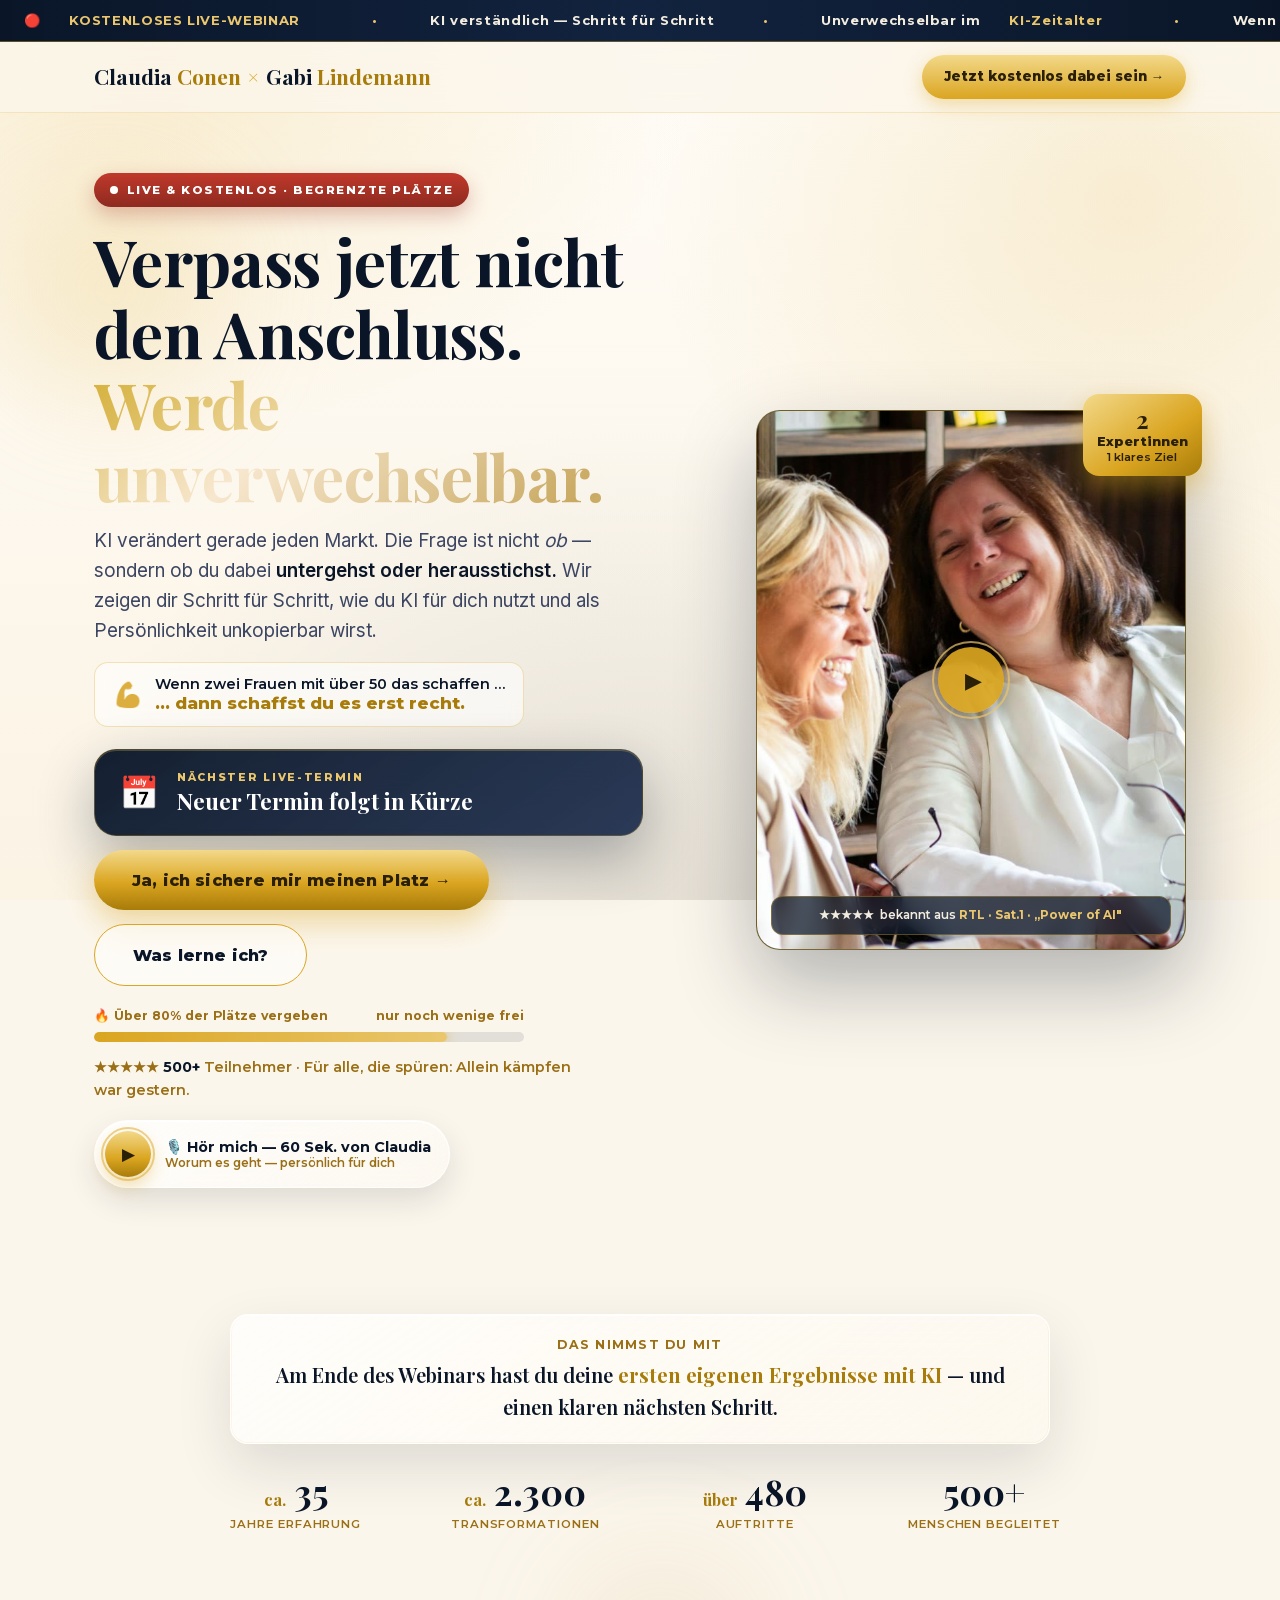
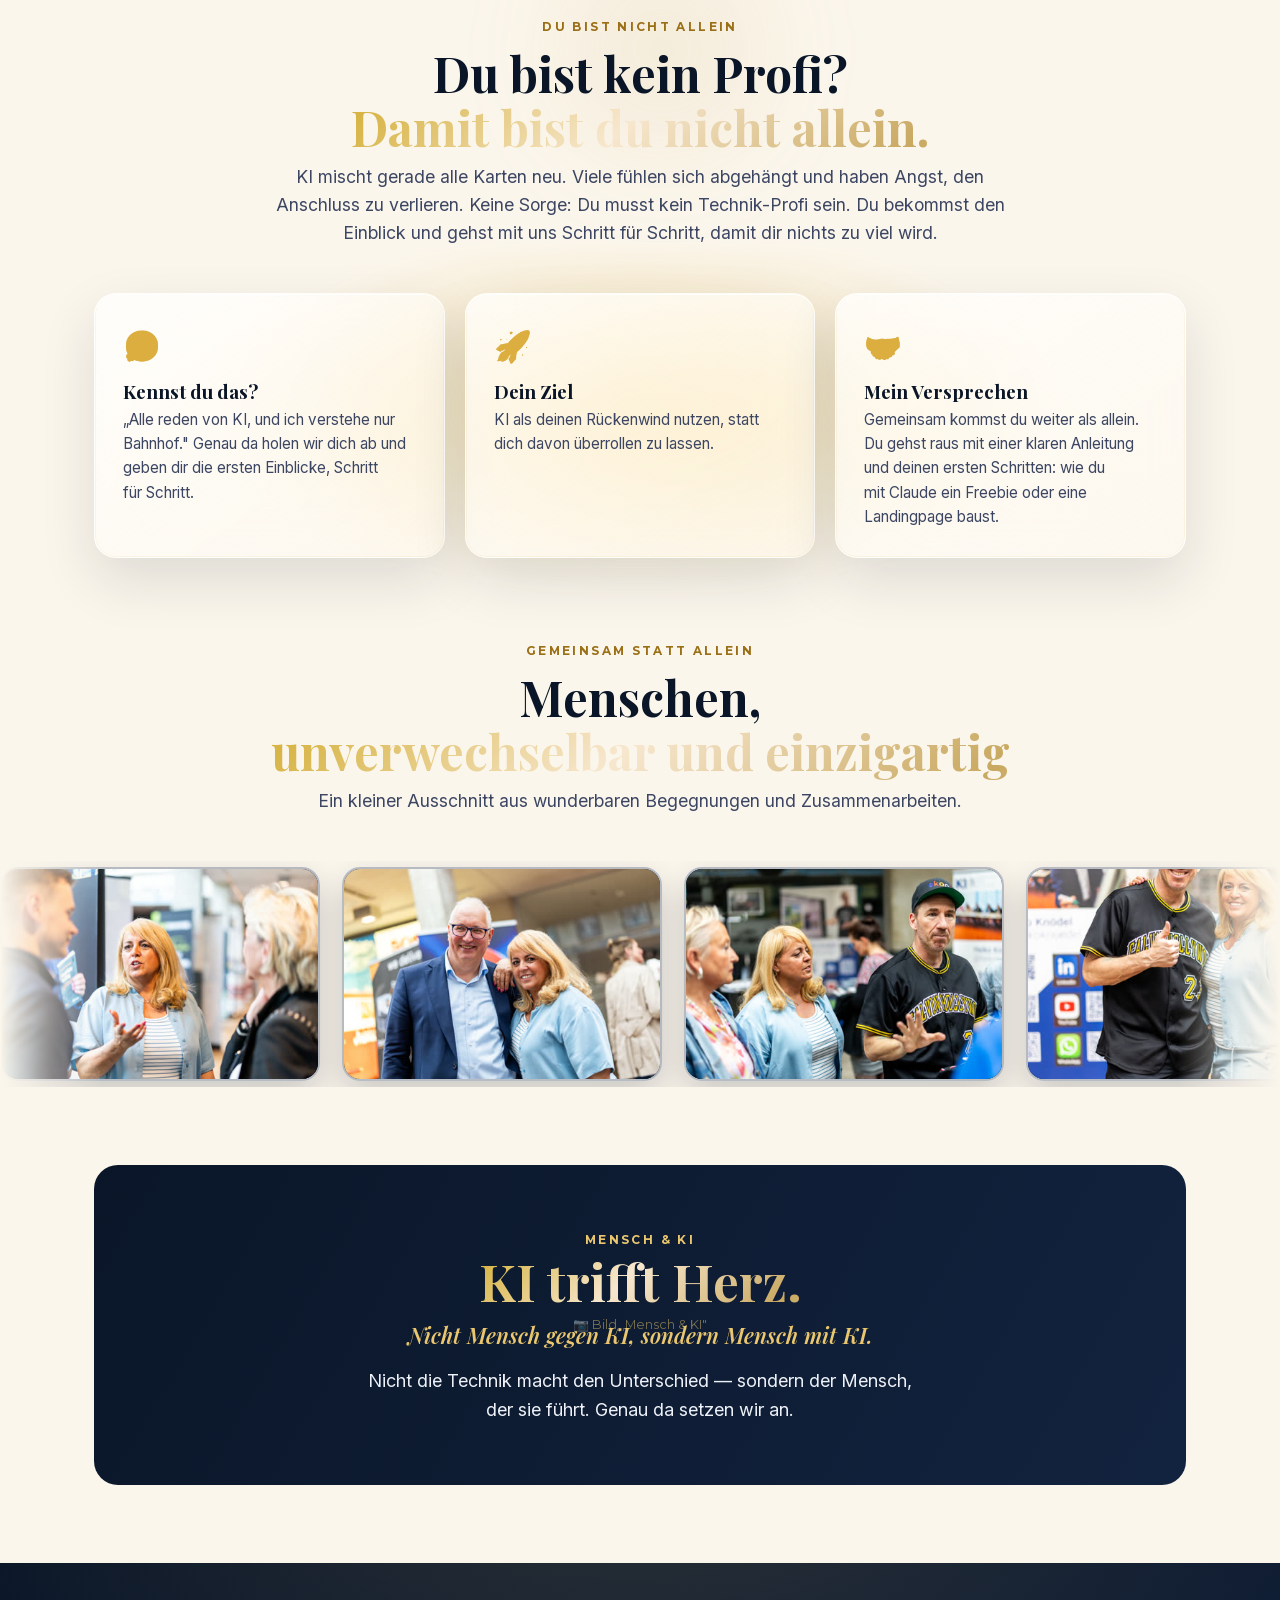
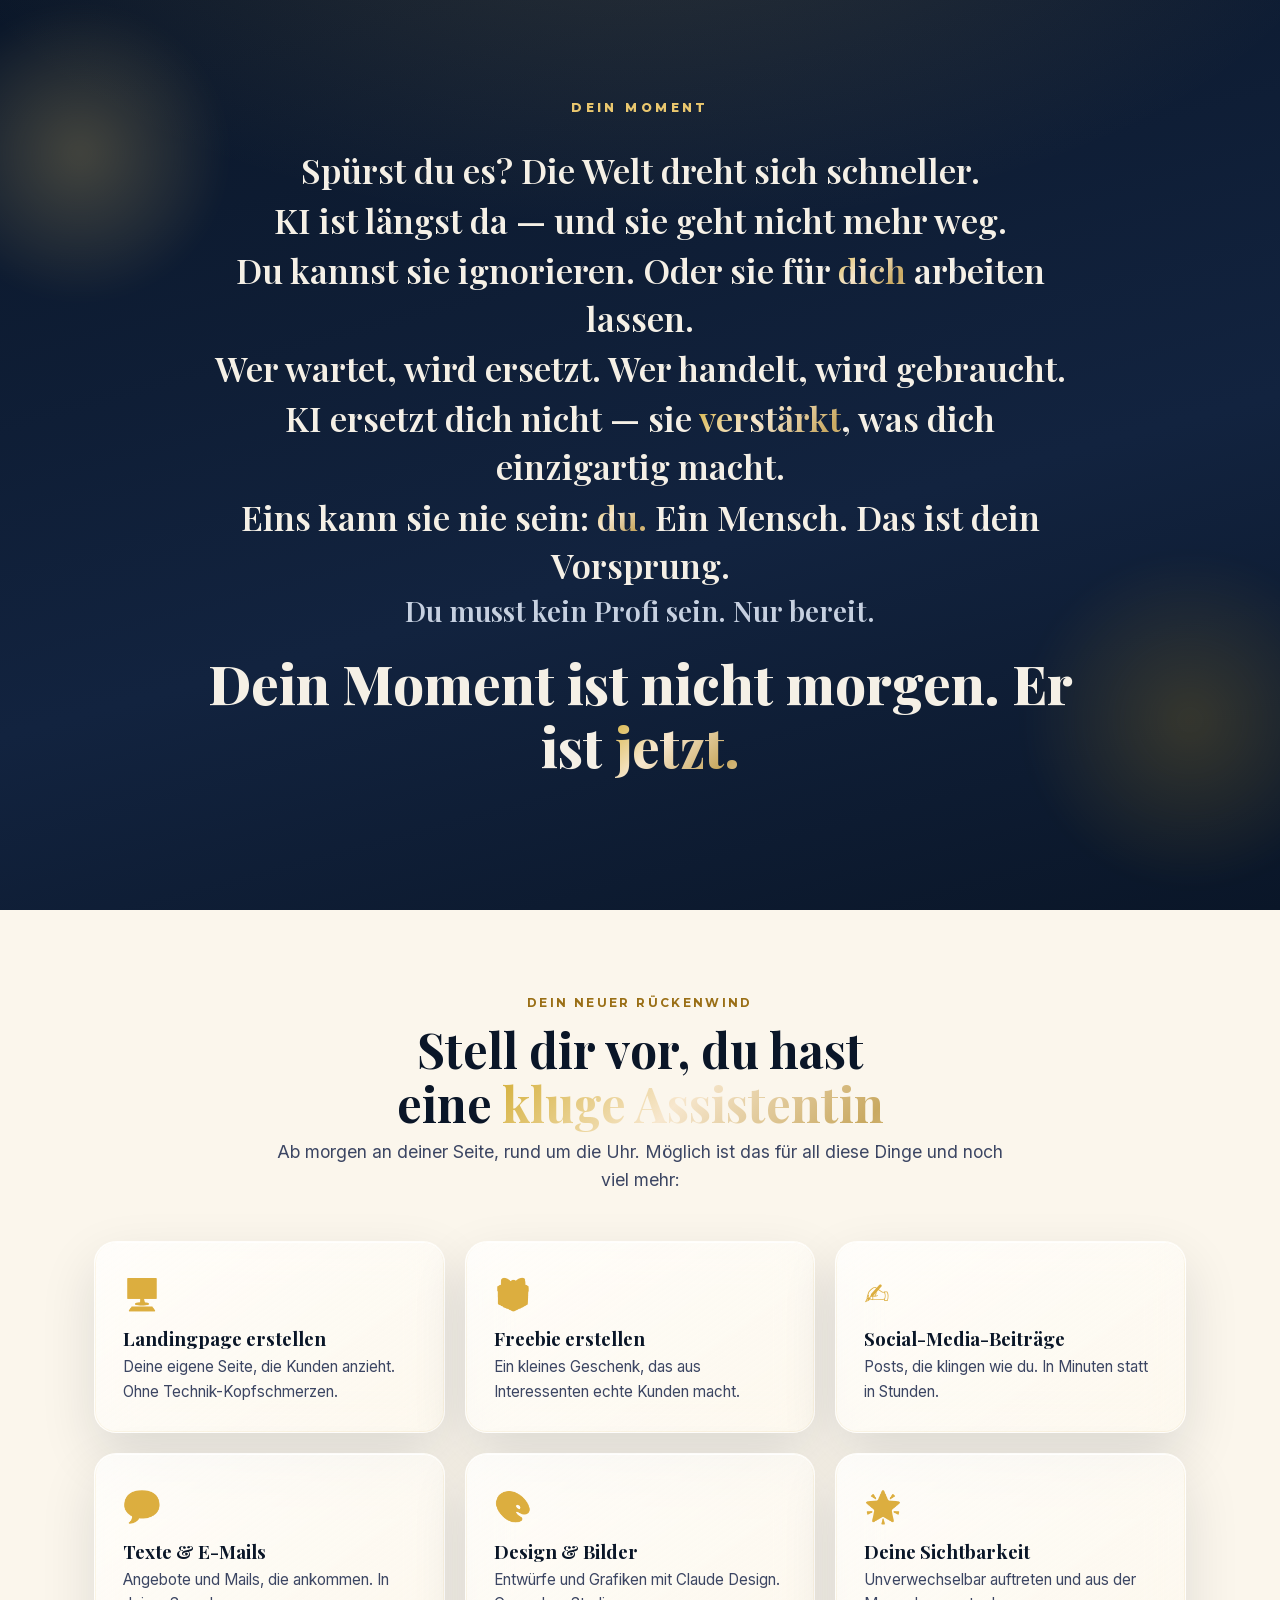
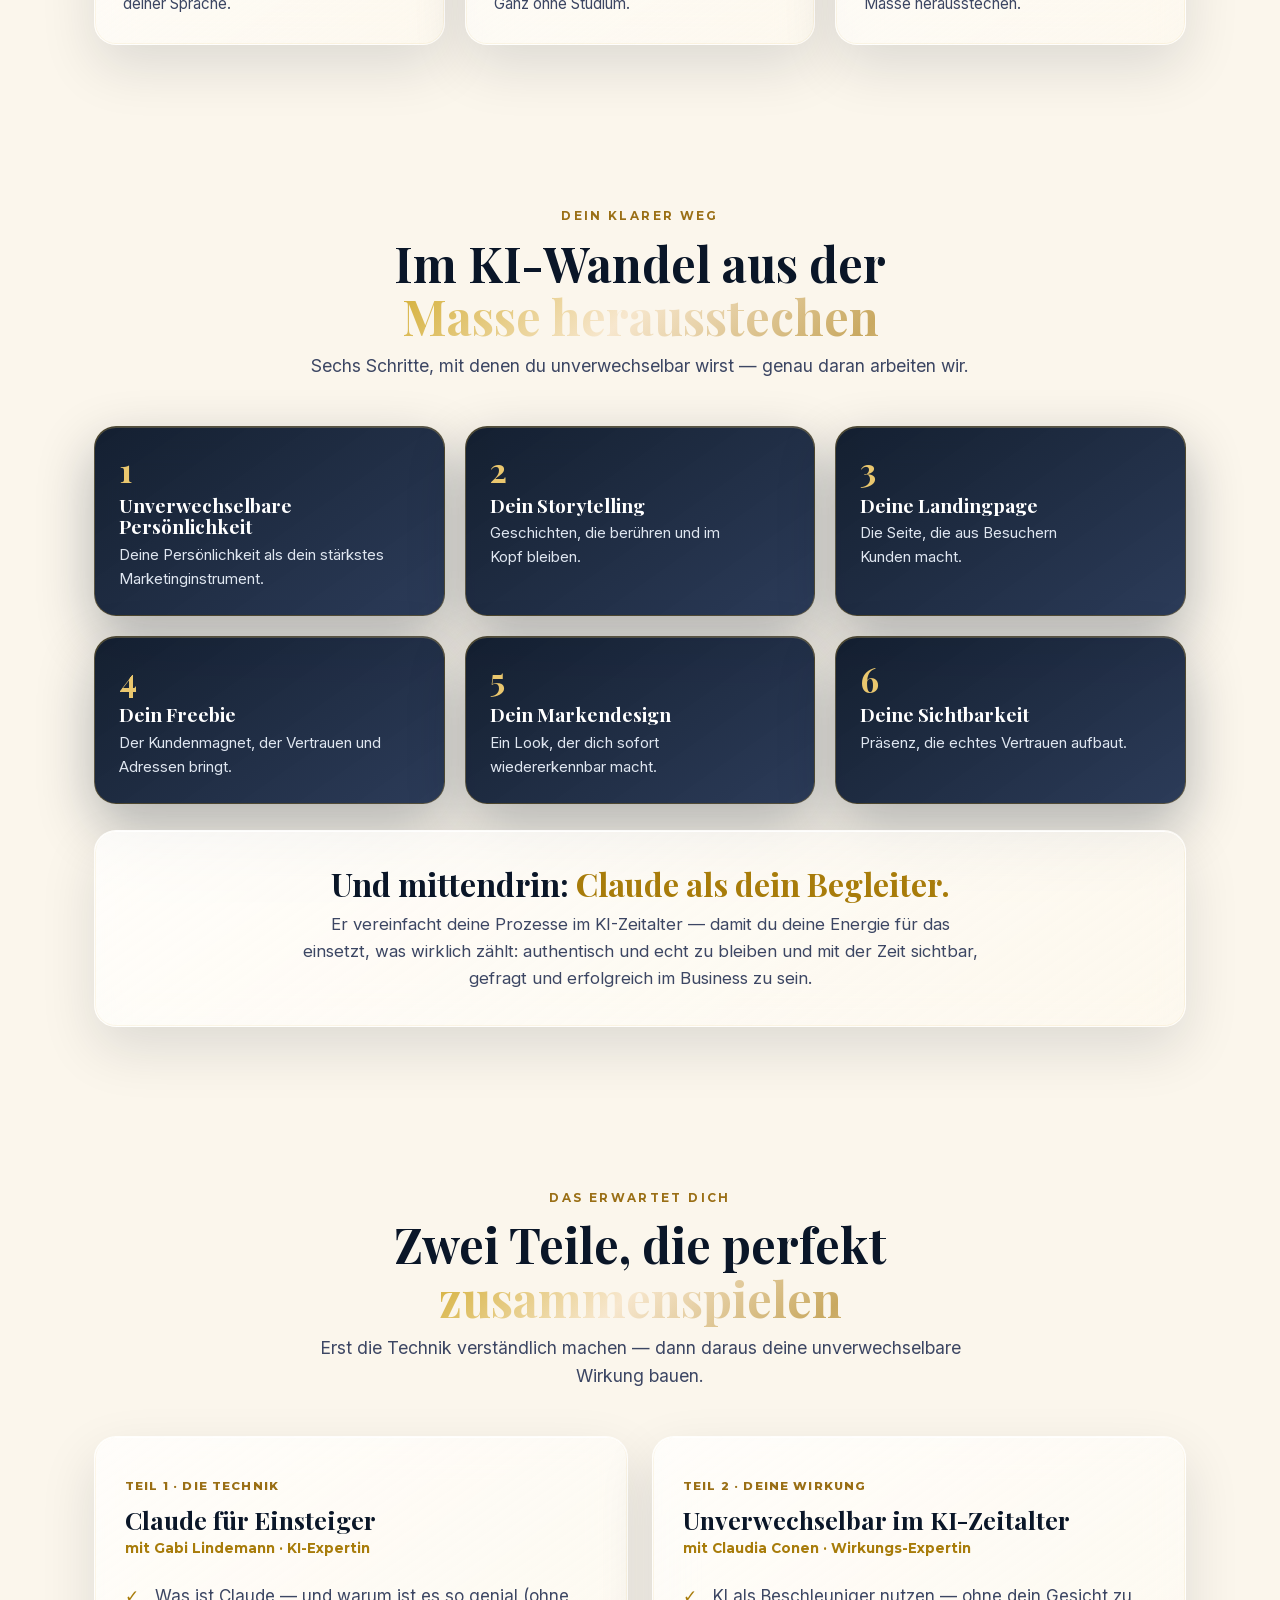
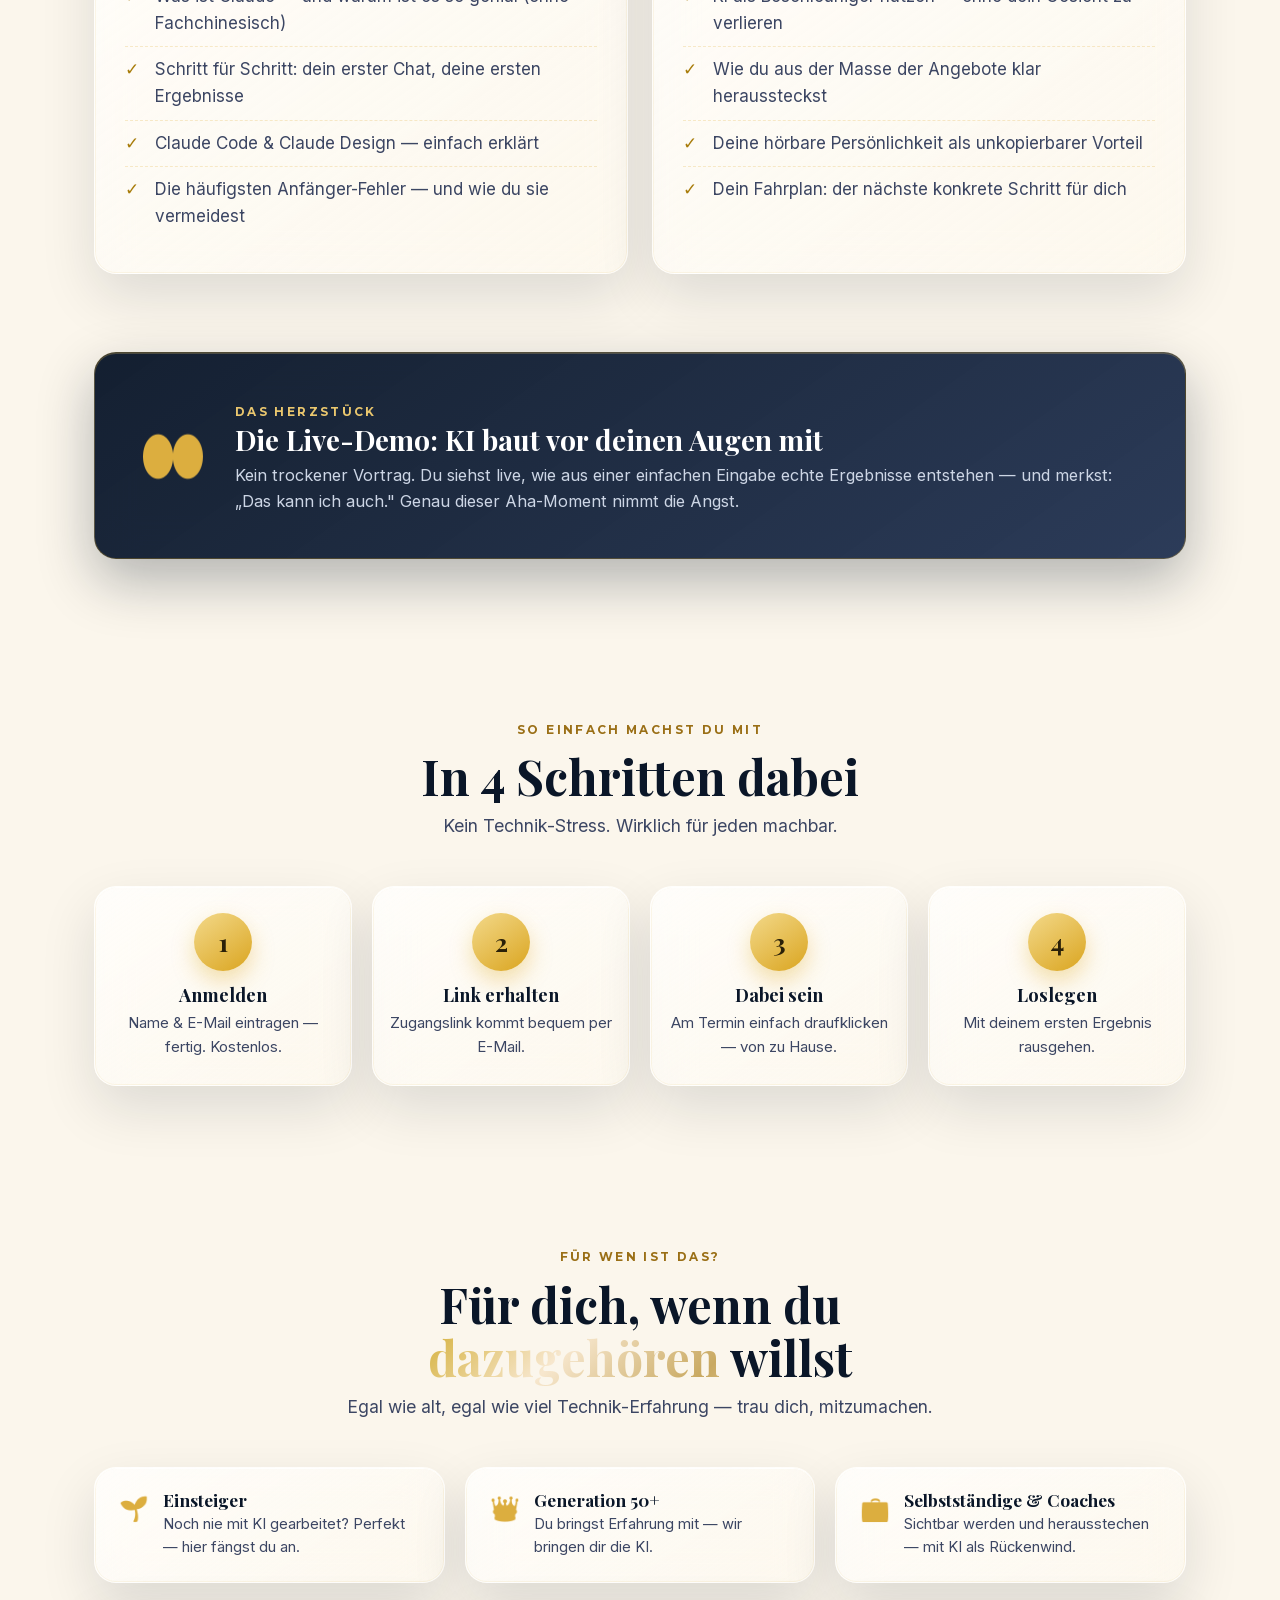
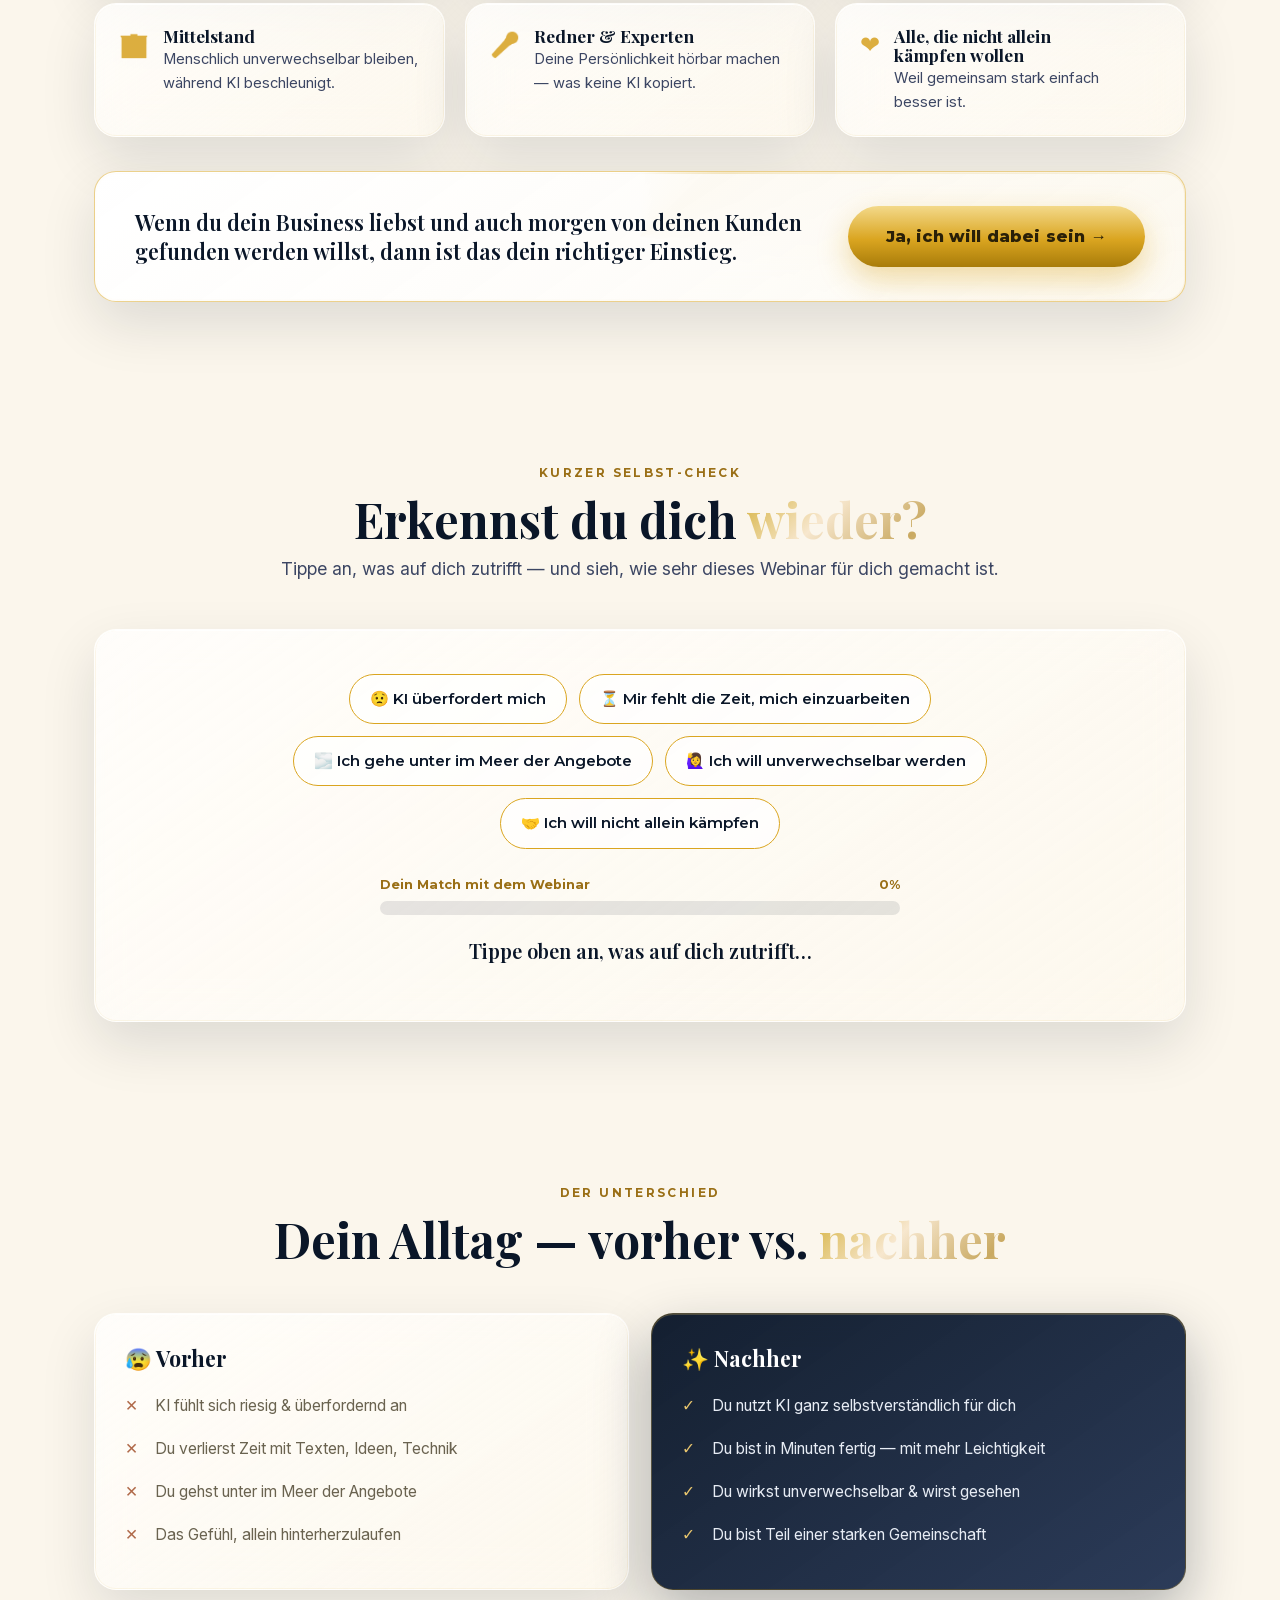
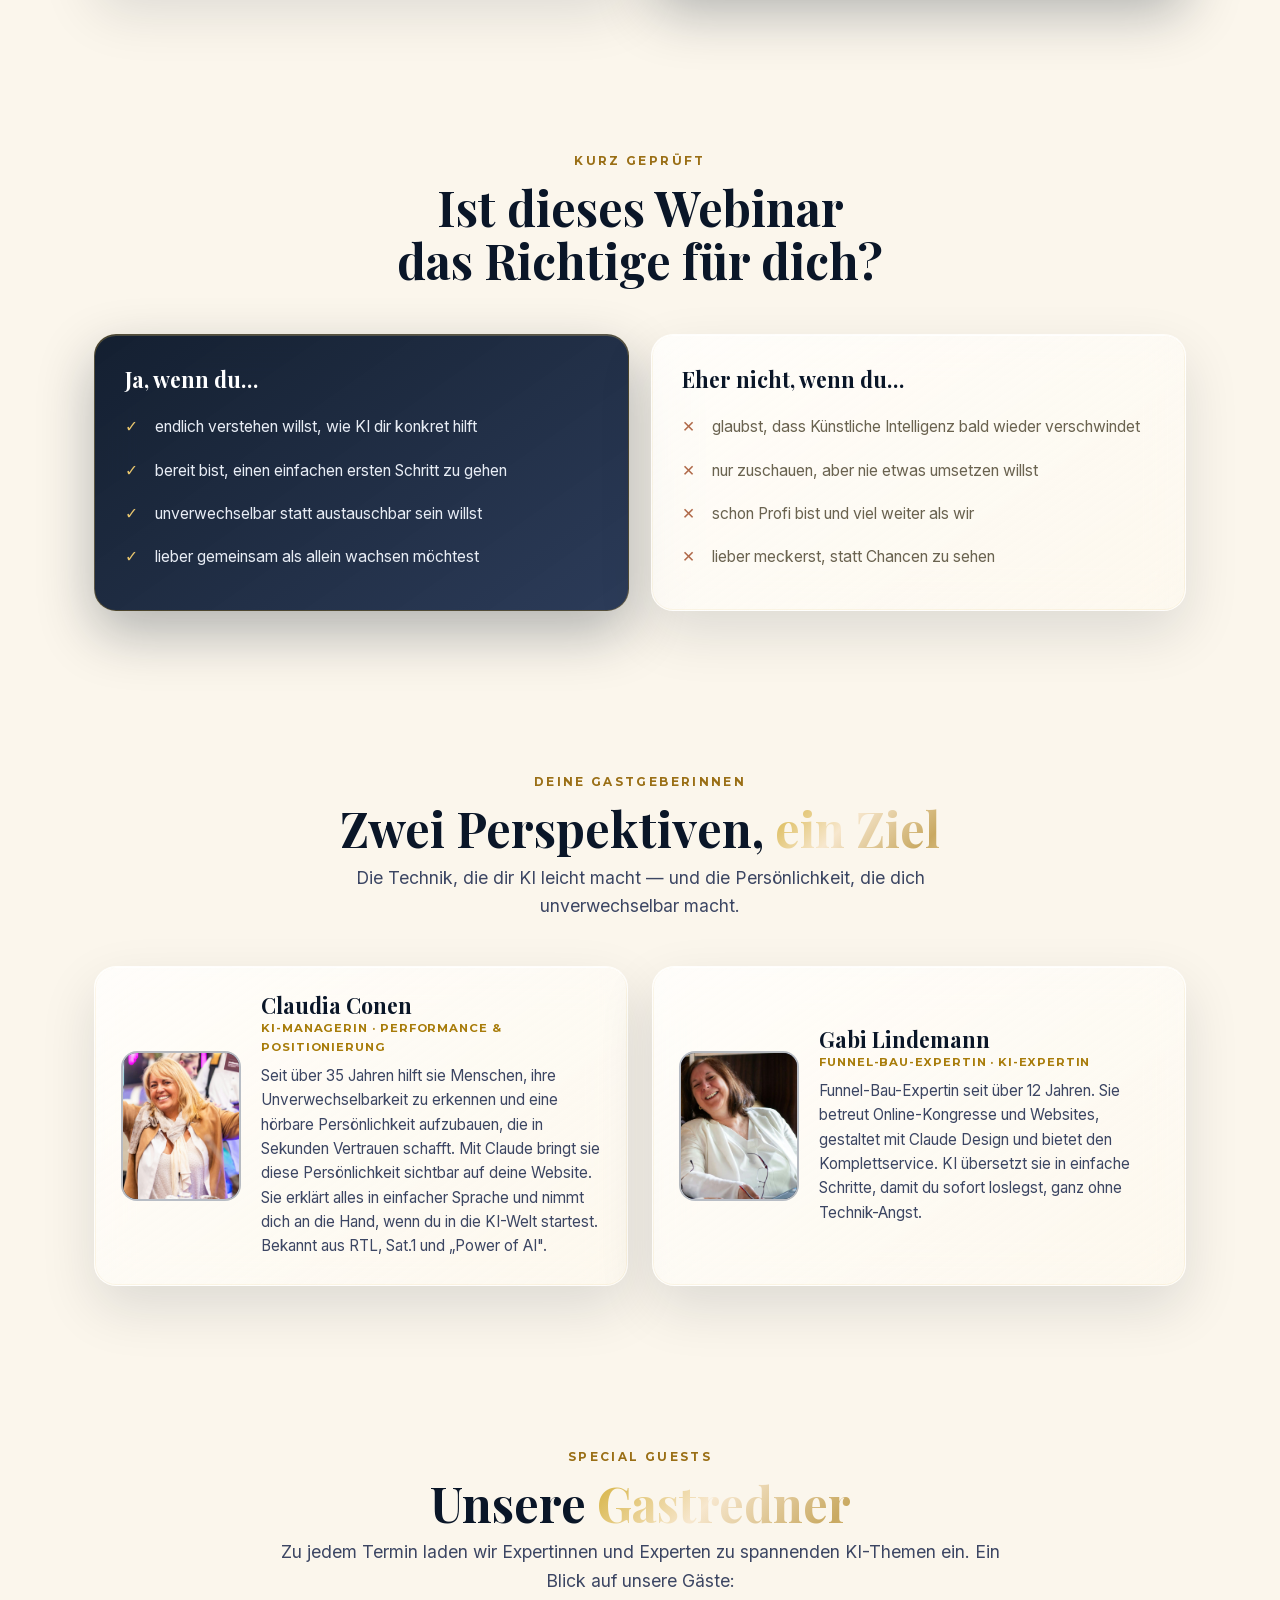
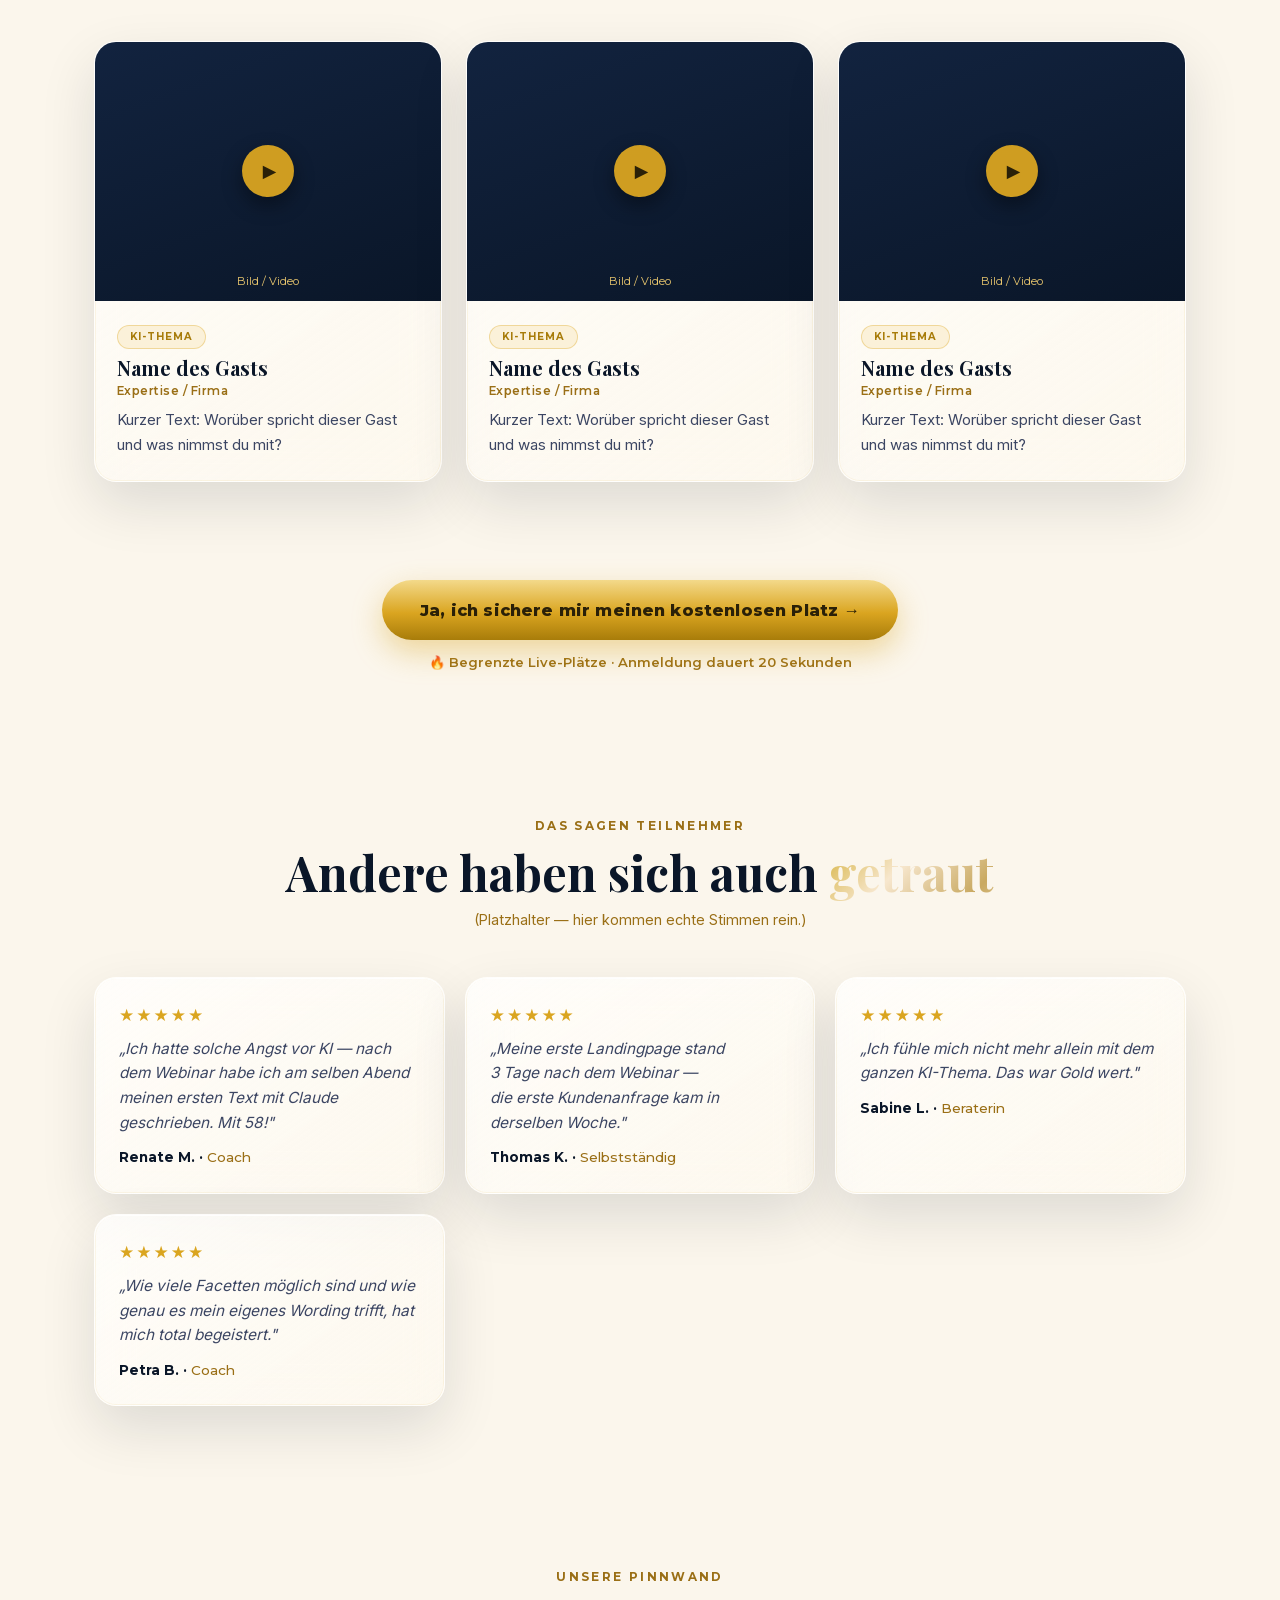
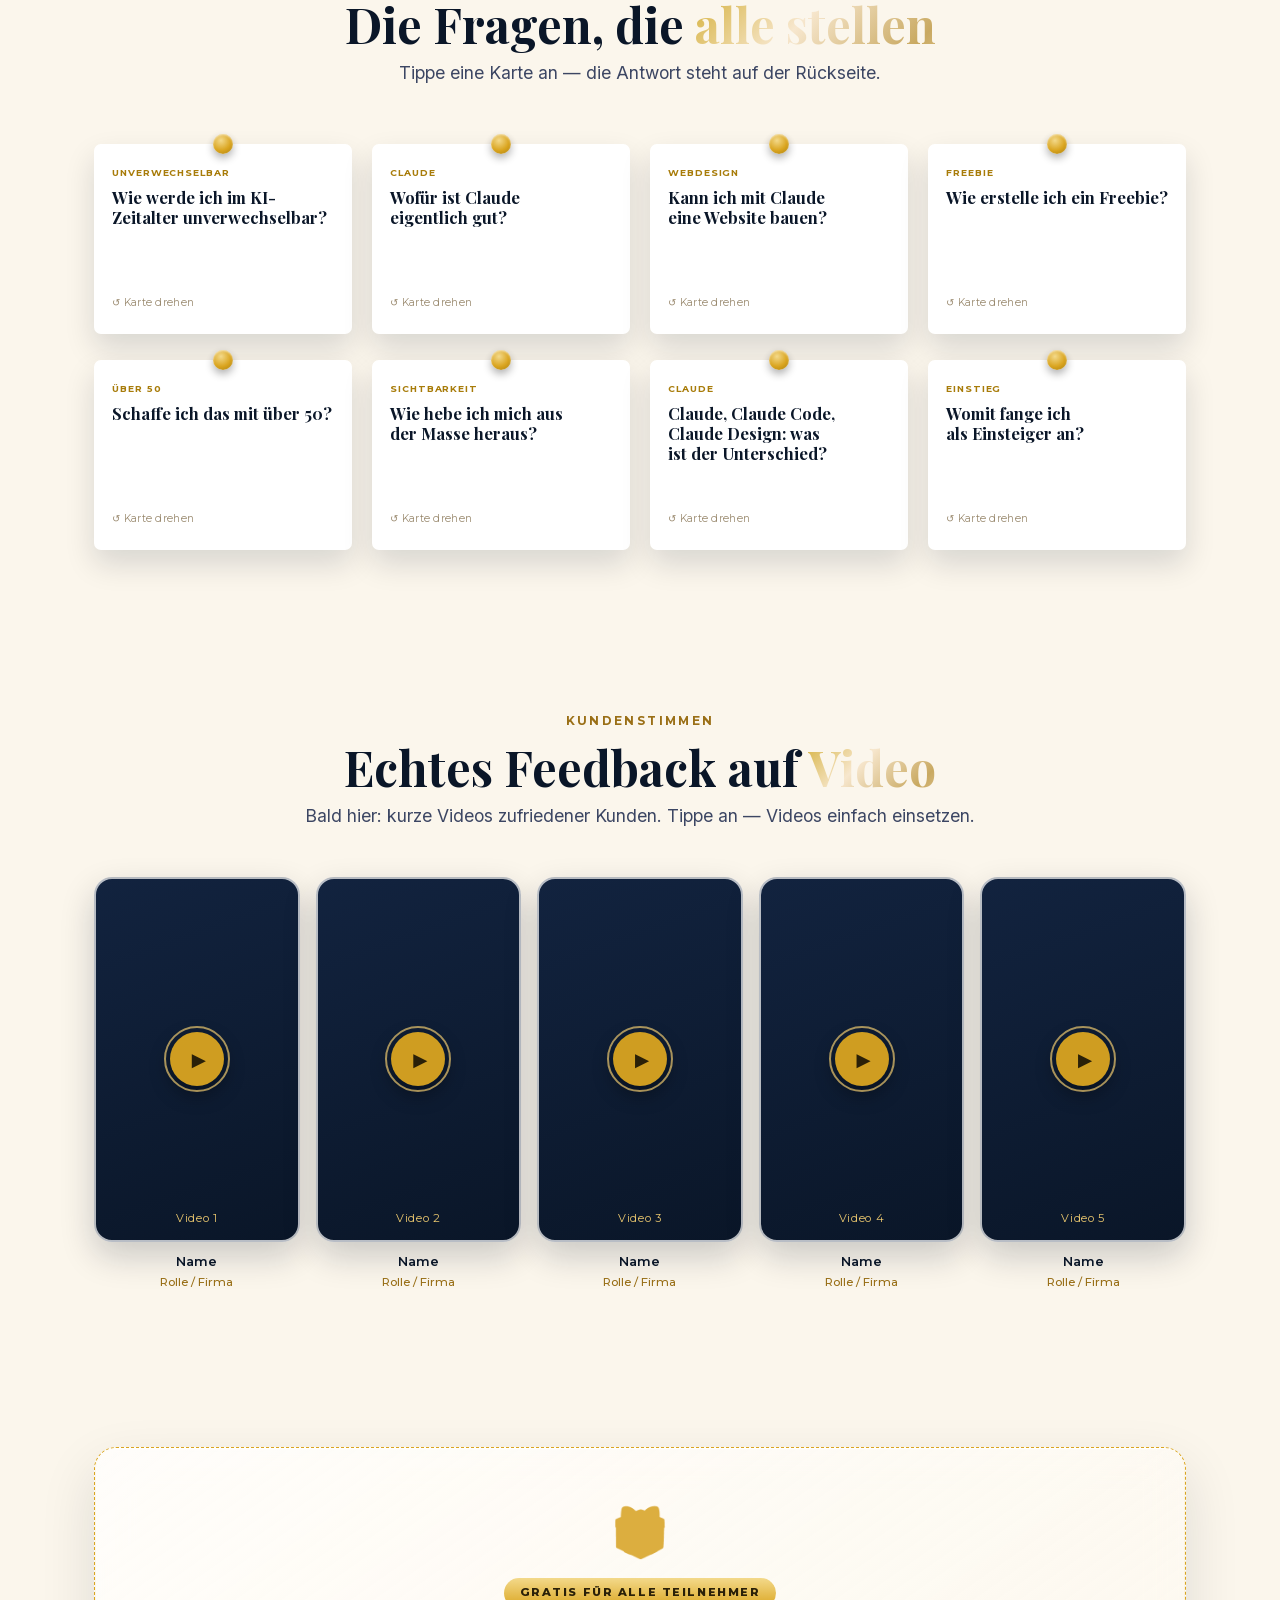
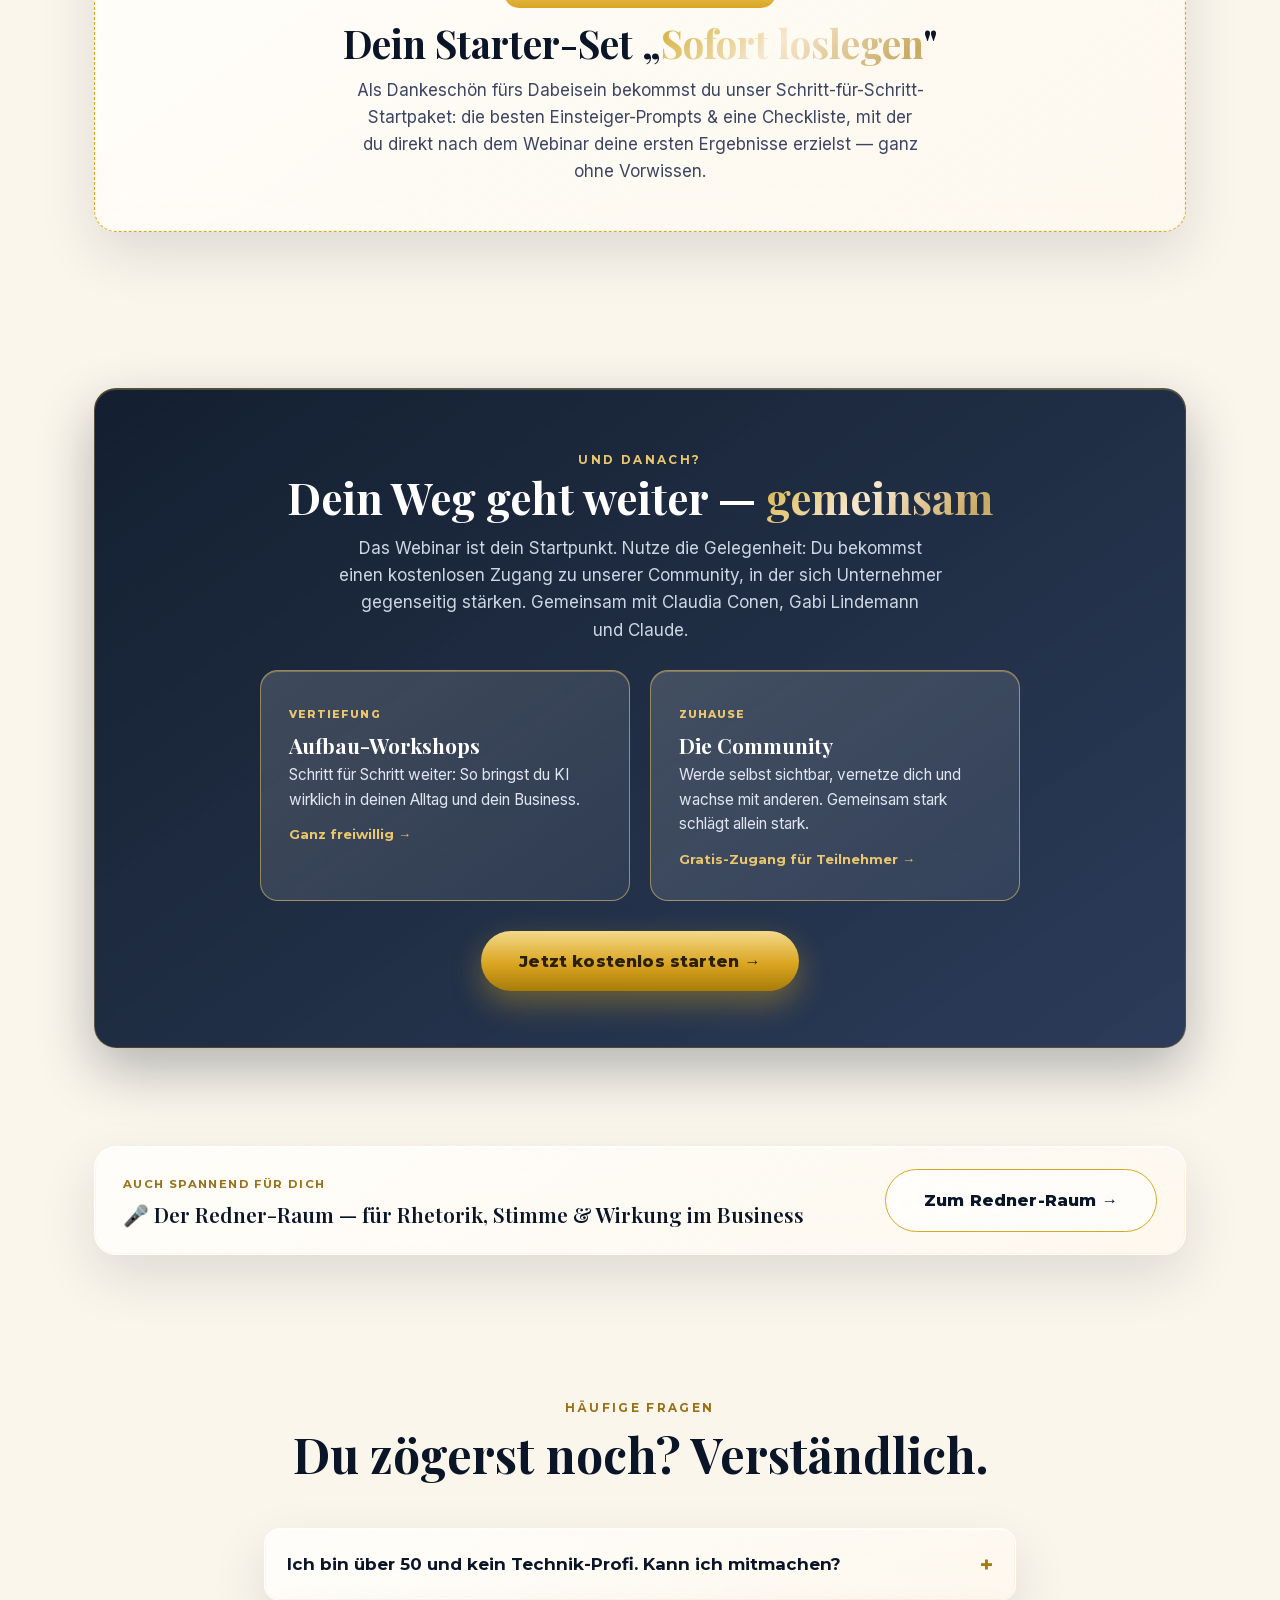
==== index.html @ 757b4218 "Manifest-Text neurowissenschaftlich optimiert (Selbstbezug, Kontrastpaare, Gegenwarts-Anker) Co-Auth" ====
<!DOCTYPE html>
<html lang="de">
<head>
<meta charset="utf-8">
<meta name="viewport" content="width=device-width, initial-scale=1">
<title>Unverwechselbar mit KI — Das Live-Webinar mit Claudia Conen & Gabi Lindemann</title>
<meta name="description" content="Kostenloses Live-Webinar: KI verständlich Schritt für Schritt — und wie du im KI-Zeitalter unverwechselbar wirst. Für Business-Menschen, auch mit über 50. Mit Claudia Conen & Gabi Lindemann.">
<link rel="canonical" href="https://claudiaconen.github.io/Webinar-Claudia-und-Gabi/">
<meta property="og:type" content="website">
<meta property="og:title" content="Unverwechselbar mit KI — Kostenloses Live-Webinar">
<meta property="og:description" content="KI verständlich Schritt für Schritt — und wie du im KI-Zeitalter unverwechselbar wirst. Auch mit über 50. Mit Claudia Conen & Gabi Lindemann.">
<meta property="og:image" content="https://claudiaconen.github.io/Webinar-Claudia-und-Gabi/assets/hero-claudia-gabi.jpg">
<meta property="og:url" content="https://claudiaconen.github.io/Webinar-Claudia-und-Gabi/">
<meta name="twitter:card" content="summary_large_image">
<meta name="twitter:title" content="Unverwechselbar mit KI — Kostenloses Live-Webinar">
<meta name="twitter:description" content="KI verständlich Schritt für Schritt — unverwechselbar werden im KI-Zeitalter. Mit Claudia Conen & Gabi Lindemann.">
<meta name="twitter:image" content="https://claudiaconen.github.io/Webinar-Claudia-und-Gabi/assets/hero-claudia-gabi.jpg">
<link rel="stylesheet" href="assets/fonts.css">
<style>
:root{
  --navy:#0A1628; --navy2:#12233f; --ink:#3C4663;
  --gold:#DAA520; --gold-b:#EAC76E; --gold-d:#A87C0A; --gold-t:#9a6f16;
  --cream:#FBF6EC; --line:rgba(218,165,32,.22);
  --serif:'Playfair Display',Georgia,serif; --sans:'Inter',system-ui,sans-serif; --mont:'Montserrat',sans-serif;
}
*{box-sizing:border-box;margin:0;padding:0}
html{scroll-behavior:smooth}
body{font-family:var(--sans);color:var(--ink);background:#FBF6EC;line-height:1.6;font-size:17px;overflow-x:hidden;position:relative}
/* animated brand background (macht Glas erst sichtbar) */
.bg-decor{position:fixed;inset:0;z-index:-2;background:
  radial-gradient(900px 600px at 12% 8%,rgba(234,199,110,.28),transparent 60%),
  radial-gradient(800px 700px at 88% 22%,rgba(218,165,32,.16),transparent 60%),
  radial-gradient(1000px 800px at 50% 100%,rgba(18,35,63,.10),transparent 60%),
  linear-gradient(180deg,#FFFDF9,#FBF3E4)}
.orb{position:fixed;z-index:-1;border-radius:50%;filter:blur(46px);opacity:.5;pointer-events:none}
.orb.o1{width:340px;height:340px;left:-60px;top:120px;background:radial-gradient(circle,rgba(234,199,110,.6),transparent 70%);animation:drift 18s ease-in-out infinite}
.orb.o2{width:280px;height:280px;right:-40px;top:520px;background:radial-gradient(circle,rgba(218,165,32,.4),transparent 70%);animation:drift 22s ease-in-out infinite reverse}
.orb.o3{width:300px;height:300px;left:40%;top:1500px;background:radial-gradient(circle,rgba(201,169,97,.35),transparent 70%);animation:drift 26s ease-in-out infinite}
@keyframes drift{0%,100%{transform:translate(0,0)}33%{transform:translate(40px,-30px)}66%{transform:translate(-30px,25px)}}
.wrap{max-width:1140px;margin:0 auto;padding:0 24px}
h1,h2,h3{font-family:var(--serif);color:var(--navy);line-height:1.12;font-weight:700;text-wrap:balance}
.sh h2 .shimmer{white-space:nowrap}
p{text-wrap:pretty}
.eyebrow{font-family:var(--mont);text-transform:uppercase;letter-spacing:.2em;font-size:.74rem;font-weight:700;color:var(--gold-t)}
.shimmer{background:linear-gradient(135deg,#d4af37,#f7e7ce,#c9a961,#f7e7ce,#d4af37);background-size:200% auto;-webkit-background-clip:text;background-clip:text;-webkit-text-fill-color:transparent;animation:shim 5s ease-in-out infinite}
@keyframes shim{0%,100%{background-position:0% center}50%{background-position:200% center}}

/* ===== SIGNATURE GLASS (weißer Schimmer = Markenzeichen) ===== */
.glass{position:relative;overflow:hidden;
  background:linear-gradient(145deg,rgba(255,255,255,.78),rgba(253,250,244,.5));
  backdrop-filter:blur(20px) saturate(1.5);-webkit-backdrop-filter:blur(20px) saturate(1.5);
  border:1px solid rgba(255,255,255,.65);border-radius:22px;
  box-shadow:0 22px 55px rgba(10,22,40,.12),inset 0 1px 0 rgba(255,255,255,.95),inset 0 0 0 1px rgba(218,165,32,.08);
  transition:transform .3s ease,box-shadow .3s ease}
.glass::after{content:"";position:absolute;top:0;left:-80%;width:60%;height:100%;
  background:linear-gradient(100deg,transparent,rgba(255,255,255,.65),transparent);
  transform:skew(-16deg);animation:sweep 6.5s ease-in-out infinite;pointer-events:none}
@keyframes sweep{0%,62%{left:-80%}100%{left:155%}}
.glass:hover{transform:translateY(-6px);box-shadow:0 32px 70px rgba(10,22,40,.18),inset 0 1px 0 rgba(255,255,255,.95)}
.float{animation:float 6s ease-in-out infinite}
.float.d{animation-delay:-3s}
@keyframes float{0%,100%{transform:translateY(0)}50%{transform:translateY(-12px)}}
/* dunkle Glasvariante als Akzent */
.glass-dark{position:relative;overflow:hidden;background:linear-gradient(145deg,rgba(10,22,40,.96),rgba(26,43,76,.92));backdrop-filter:blur(20px);border:1px solid rgba(218,165,32,.28);border-radius:22px;box-shadow:0 22px 55px rgba(10,22,40,.3),inset 0 1px 0 rgba(234,199,110,.25)}
.glass-dark::after{content:"";position:absolute;top:0;left:-80%;width:55%;height:100%;background:linear-gradient(100deg,transparent,rgba(255,255,255,.14),transparent);transform:skew(-16deg);animation:sweep 7s ease-in-out infinite;pointer-events:none}

.btn{display:inline-block;font-family:var(--mont);font-weight:800;font-size:1.02rem;letter-spacing:.01em;text-decoration:none;border-radius:44px;padding:17px 38px;cursor:pointer;border:none;transition:transform .2s ease,box-shadow .2s ease;position:relative}
.btn-gold{background:linear-gradient(180deg,#F3D98A,#DAA520 55%,#A87C0A);color:#2a2008;box-shadow:0 12px 30px rgba(218,165,32,.4);animation:ctaGlow 2.6s ease-in-out infinite}
@keyframes ctaGlow{0%,100%{box-shadow:0 12px 30px rgba(218,165,32,.4),0 0 0 0 rgba(218,165,32,.5)}50%{box-shadow:0 12px 30px rgba(218,165,32,.5),0 0 0 14px rgba(218,165,32,0)}}
.btn-gold:hover{transform:translateY(-3px) scale(1.02)}
.btn-ghost{background:rgba(255,255,255,.5);color:var(--navy);border:1.5px solid var(--gold);backdrop-filter:blur(8px)}
.btn-ghost:hover{background:rgba(255,255,255,.8)}
.sec{padding:78px 0;position:relative}
.sh{max-width:740px;margin:0 auto 46px;text-align:center}
.sh h2{font-size:clamp(2rem,4.2vw,3rem);margin:.5rem 0 .5rem}
.sh p{font-size:1.1rem;color:var(--ink)}

/* TICKER */
.ticker{background:linear-gradient(90deg,#0A1628,#12233f,#0A1628);color:#f3ede0;overflow:hidden;white-space:nowrap;border-bottom:1px solid rgba(218,165,32,.4);position:relative;z-index:2}
.ticker .track{display:inline-block;padding:10px 0;animation:tick 24s linear infinite;font-family:var(--mont);font-size:.82rem;font-weight:700;letter-spacing:.05em}
.ticker span{margin:0 24px}.ticker .hl{color:var(--gold-b)}
@keyframes tick{0%{transform:translateX(0)}100%{transform:translateX(-50%)}}

/* NAV */
nav{position:sticky;top:0;z-index:50;background:rgba(251,246,236,.78);backdrop-filter:blur(16px);border-bottom:1px solid var(--line)}
.nav-in{display:flex;align-items:center;justify-content:space-between;padding:13px 24px;max-width:1140px;margin:0 auto}
.brand{font-family:var(--serif);font-size:1.32rem;color:var(--navy);text-decoration:none;font-weight:700}
.brand b{color:var(--gold-d)}.brand .amp{color:var(--gold);font-weight:400;margin:0 2px}
.nav-cta{font-family:var(--mont);font-weight:800;font-size:.84rem;background:linear-gradient(180deg,#F3D98A,#DAA520);color:#2a2008;padding:11px 22px;border-radius:30px;text-decoration:none;box-shadow:0 6px 18px rgba(218,165,32,.35);animation:ctaGlow 2.4s ease-in-out infinite;transition:transform .2s ease}
.nav-cta:hover{transform:translateY(-2px) scale(1.04)}

/* HERO */
.hero{position:relative;padding:60px 0 84px;overflow:hidden}
.hero-grid{display:grid;grid-template-columns:1.05fr .95fr;gap:46px;align-items:center}
.badge-live{display:inline-flex;align-items:center;gap:9px;font-family:var(--mont);font-weight:800;font-size:.72rem;letter-spacing:.13em;text-transform:uppercase;color:#fff;background:linear-gradient(180deg,#c0392b,#8e2a20);padding:8px 16px;border-radius:30px;box-shadow:0 8px 20px rgba(160,50,35,.3)}
.badge-live .dot{width:8px;height:8px;border-radius:50%;background:#fff;animation:blink 1.3s infinite}
@keyframes blink{0%,100%{opacity:1}50%{opacity:.25}}
.hero h1{font-size:clamp(2.4rem,5.4vw,4rem);margin:18px 0 14px;letter-spacing:-.01em}
.hero .lead{font-size:1.18rem;color:var(--ink);max-width:570px;margin-bottom:16px}
.hero .lead b{color:var(--navy)}
.u50{display:inline-flex;align-items:center;gap:12px;font-family:var(--mont);color:var(--navy);background:rgba(255,255,255,.6);border:1px solid rgba(218,165,32,.3);padding:12px 18px;border-radius:14px;margin-bottom:18px;backdrop-filter:blur(8px)}
.u50 .em{font-size:1.5rem}
.u50 .u50-txt{display:flex;flex-direction:column;line-height:1.25;text-align:left}
.u50 .u50-txt .l1{font-weight:600;font-size:.9rem}
.u50 .u50-txt .l2{font-weight:800;font-size:1.05rem;color:var(--gold-d)}
/* Gold-Glow hinter den Reassure-Kacheln */
#reassure{position:relative}
#reassure .grid-3{position:relative}
#reassure .grid-3::before{content:"";position:absolute;inset:-40px -20px;z-index:-1;background:radial-gradient(600px 260px at 50% 45%,rgba(218,165,32,.32),transparent 70%);filter:blur(10px);pointer-events:none}

/* TERMIN */
.termin{display:flex;flex-wrap:wrap;align-items:center;gap:18px;padding:20px 24px;margin:4px 0 14px;animation:terminPulse 2.4s ease-in-out infinite,float 6s ease-in-out infinite}
@keyframes terminPulse{0%,100%{box-shadow:0 22px 55px rgba(10,22,40,.3),inset 0 1px 0 rgba(234,199,110,.25),0 0 0 0 rgba(218,165,32,.55)}50%{box-shadow:0 22px 55px rgba(10,22,40,.34),inset 0 1px 0 rgba(234,199,110,.25),0 0 0 13px rgba(218,165,32,0)}}
.termin .cal{font-size:2rem;line-height:1}
.termin .tt{flex:1;min-width:170px}
.termin .tt .lbl{font-family:var(--mont);font-size:.66rem;letter-spacing:.16em;text-transform:uppercase;color:var(--gold-b);font-weight:800}
.termin .tt #terminText{font-family:var(--serif);color:#fff;font-size:1.4rem;font-weight:700;line-height:1.15;margin-top:2px}
.countdown{display:flex;gap:8px}
.cd-box{background:rgba(255,255,255,.09);border:1px solid rgba(218,165,32,.4);border-radius:12px;padding:8px 11px;min-width:56px;text-align:center}
.cd-box .num{font-family:var(--mont);font-weight:800;font-size:1.5rem;color:var(--gold-b);line-height:1}
.cd-box .u{font-family:var(--mont);font-size:.58rem;letter-spacing:.08em;text-transform:uppercase;color:#c7d0df;margin-top:3px}

.hero-cta{display:flex;gap:14px;flex-wrap:wrap;align-items:center;margin-top:6px}
/* scarcity */
.scarce{margin-top:20px;max-width:430px}
.scarce .lbl2{display:flex;justify-content:space-between;font-family:var(--mont);font-size:.78rem;font-weight:700;color:var(--gold-t);margin-bottom:6px}
.scarce .bar{height:10px;border-radius:10px;background:rgba(10,22,40,.1);overflow:hidden}
.scarce .fill{height:100%;width:82%;border-radius:10px;background:linear-gradient(90deg,#DAA520,#EAC76E);box-shadow:0 0 12px rgba(218,165,32,.6);animation:fillp 3s ease-in-out infinite}
@keyframes fillp{0%,100%{opacity:.85}50%{opacity:1}}
.microtrust{font-size:.9rem;color:var(--gold-t);margin-top:14px;font-family:var(--mont);font-weight:600}
.microtrust b{color:var(--navy)}
/* Voiceover-Player */
.voicebar{display:inline-flex;align-items:center;gap:14px;margin-top:18px;padding:10px 18px 10px 10px;border-radius:44px;background:linear-gradient(145deg,rgba(255,255,255,.8),rgba(253,250,244,.55));backdrop-filter:blur(14px);border:1px solid rgba(255,255,255,.65);box-shadow:0 12px 30px rgba(10,22,40,.12),inset 0 1px 0 rgba(255,255,255,.9)}
.voicebar .play{position:relative;flex-shrink:0;width:46px;height:46px;border-radius:50%;border:none;cursor:pointer;background:linear-gradient(180deg,#F3D98A,#DAA520 60%,#A87C0A);color:#2a2008;font-size:1.05rem;display:flex;align-items:center;justify-content:center;box-shadow:0 8px 18px rgba(218,165,32,.4)}
.voicebar .play::after{content:"";position:absolute;inset:-4px;border-radius:50%;border:2px solid rgba(218,165,32,.5);animation:vpulse 2s ease-out infinite}
@keyframes vpulse{0%{transform:scale(1);opacity:.7}100%{transform:scale(1.5);opacity:0}}
.voicebar .vtxt{text-align:left;line-height:1.25}
.voicebar .vtxt .vt1{font-family:var(--mont);font-weight:700;font-size:.9rem;color:var(--navy)}
.voicebar .vtxt .vt2{font-family:var(--mont);font-size:.74rem;color:var(--gold-t);font-weight:600}
.voicebar.playing .play::after{animation:none}
/* laufende Tonwellen wenn abgespielt */
.voicebar .wave{display:none;gap:3px;align-items:flex-end;height:20px}
.voicebar.playing .wave{display:inline-flex}
.voicebar .wave i{width:3px;background:var(--gold-d);border-radius:2px;animation:wv .9s ease-in-out infinite}
.voicebar .wave i:nth-child(2){animation-delay:.15s}.voicebar .wave i:nth-child(3){animation-delay:.3s}.voicebar .wave i:nth-child(4){animation-delay:.45s}
@keyframes wv{0%,100%{height:5px}50%{height:18px}}

/* HERO-FOTO — starker, professioneller erster Eindruck */
.herofoto-wrap{position:relative;width:100%;max-width:430px;margin-left:auto}
.herofoto{position:relative;overflow:hidden;width:100%;height:540px;border-radius:24px;border:1px solid rgba(218,165,32,.5);background:linear-gradient(160deg,#16294a,#0A1628);box-shadow:0 34px 80px rgba(10,22,40,.3),inset 0 1px 0 rgba(234,199,110,.25)}
.herofoto img{width:100%;height:100%;object-fit:cover;display:block}
.herofoto .ph{position:absolute;inset:0;display:flex;flex-direction:column;align-items:center;justify-content:center;gap:8px;color:var(--gold-b);text-align:center;font-family:var(--mont);font-size:.95rem;padding:20px}
.herofoto .ph .big{font-size:2.6rem}
.herofoto .ph .hint{font-size:.72rem;color:rgba(234,199,110,.6);font-weight:500}
.herofoto::after{content:"";position:absolute;top:0;left:-70%;width:45%;height:100%;background:linear-gradient(100deg,transparent,rgba(255,255,255,.16),transparent);transform:skew(-16deg);animation:sweep 6.5s ease-in-out infinite;pointer-events:none}
.herofoto .cred{position:absolute;left:14px;right:14px;bottom:14px;background:rgba(10,22,40,.72);backdrop-filter:blur(8px);border:1px solid rgba(218,165,32,.35);border-radius:12px;padding:9px 12px;color:#f3ede0;font-family:var(--mont);font-size:.74rem;font-weight:600;text-align:center}
.herofoto .cred b{color:var(--gold-b)}
.hf-play{position:absolute;top:50%;left:50%;transform:translate(-50%,-50%);width:66px;height:66px;border-radius:50%;border:none;cursor:pointer;background:rgba(218,165,32,.92);color:#2a2008;font-size:1.4rem;padding-left:5px;display:flex;align-items:center;justify-content:center;box-shadow:0 10px 26px rgba(0,0,0,.4);z-index:3}
.hf-play::after{content:"";position:absolute;inset:-6px;border-radius:50%;border:2px solid rgba(234,199,110,.7);animation:vpulse 2s ease-out infinite}
.hf-play:hover{background:#EAC76E}
.hf-badge{position:absolute;top:-16px;right:-16px;background:linear-gradient(145deg,#F3D98A,#DAA520 60%,#A87C0A);color:#2a2008;font-family:var(--mont);font-weight:800;font-size:.82rem;line-height:1.15;text-align:center;border-radius:16px;padding:12px 14px;box-shadow:0 12px 26px rgba(218,165,32,.45);animation:float 5s ease-in-out infinite}
.hf-badge b{font-family:var(--serif);font-size:1.5rem;display:block}
.hf-badge span{font-weight:600;font-size:.72rem}
@media(max-width:860px){.herofoto-wrap{margin:0 auto}}

/* (Polaroid-Stil weiter unten nutzbar) */
.duo{position:relative;padding-top:14px}
.duo-row{display:flex;gap:26px;justify-content:center}
/* Polaroid */
.polaroid{position:relative;background:#fff;padding:12px 12px 0;border-radius:6px;box-shadow:0 20px 46px rgba(10,22,40,.22);width:100%;max-width:210px}
.polaroid.tl{transform:rotate(-3deg)}
.polaroid.tr{transform:rotate(3deg)}
.polaroid.float{animation:pfloat 6s ease-in-out infinite}
.polaroid.float.d{animation-delay:-3s}
@keyframes pfloat{0%,100%{transform:rotate(-3deg) translateY(0)}50%{transform:rotate(-3deg) translateY(-12px)}}
.polaroid.tr.float{animation:pfloatR 6s ease-in-out infinite;animation-delay:-3s}
@keyframes pfloatR{0%,100%{transform:rotate(3deg) translateY(0)}50%{transform:rotate(3deg) translateY(-12px)}}
.polaroid .pin{position:absolute;top:-11px;left:50%;transform:translateX(-50%);width:22px;height:22px;border-radius:50%;background:radial-gradient(circle at 40% 32%,#F3D98A,#DAA520 55%,#A87C0A);box-shadow:0 4px 8px rgba(0,0,0,.35),inset 0 1px 2px rgba(255,255,255,.6);z-index:4}
.polaroid .pic{position:relative;aspect-ratio:4/5;overflow:hidden;background:linear-gradient(160deg,#eaded0,#d8c9b6);border-radius:3px}
.polaroid .pic img{width:100%;height:100%;object-fit:cover;display:block}
.polaroid .pic .ph{position:absolute;inset:0;display:flex;flex-direction:column;align-items:center;justify-content:center;color:#9a8a6f;text-align:center;font-family:var(--mont);font-size:.72rem;gap:4px}
.polaroid .pic .ph .big{font-size:1.7rem}
.polaroid .cap{font-family:'Pinyon Script',cursive;font-size:1.5rem;color:var(--navy);text-align:center;padding:8px 6px 14px;line-height:1}
.duo-plus{position:absolute;top:50%;left:50%;transform:translate(-50%,-50%);z-index:5;width:50px;height:50px;border-radius:50%;background:linear-gradient(145deg,#F3D98A,#DAA520);color:#2a2008;display:flex;align-items:center;justify-content:center;font-family:var(--serif);font-weight:700;font-size:1.5rem;box-shadow:0 10px 24px rgba(218,165,32,.5)}

/* generic glass card paddings */
.card{padding:28px}
.grid-3{display:grid;grid-template-columns:repeat(3,1fr);gap:20px}
.grid-2{display:grid;grid-template-columns:1fr 1fr;gap:24px}
.ic-lg{font-size:1.9rem;margin-bottom:10px}
.card h3{font-size:1.18rem;margin-bottom:6px}
.card p{font-size:.95rem}

/* agenda tiles */
.tile{padding:34px 30px}
.tile .partof{font-family:var(--mont);font-weight:800;font-size:.72rem;letter-spacing:.1em;text-transform:uppercase;color:var(--gold-t)}
.tile h3{font-size:1.55rem;margin:8px 0 4px}
.tile .who{font-family:var(--mont);font-size:.85rem;color:var(--gold-d);font-weight:700;margin-bottom:14px}
.tile ul{list-style:none}
.tile li{padding:9px 0 9px 30px;position:relative;color:var(--ink);border-bottom:1px dashed var(--line)}
.tile li:last-child{border-bottom:none}
.tile li:before{content:"✓";position:absolute;left:0;top:9px;color:var(--gold-d);font-weight:800}

/* live demo */
.demo{padding:44px;display:flex;gap:28px;align-items:center}
.demo .big{font-size:3.4rem;flex-shrink:0}
.demo h3{color:#fff;font-size:1.75rem;margin-bottom:6px}
.demo p{color:#cdd6e5;font-size:1.02rem;margin:0}

/* steps */
.steps{display:grid;grid-template-columns:repeat(4,1fr);gap:20px}
.step{text-align:center;padding:26px 16px}
.step .n{width:58px;height:58px;border-radius:50%;margin:0 auto 14px;background:linear-gradient(145deg,#F3D98A,#DAA520);color:#2a2008;font-family:var(--serif);font-weight:700;font-size:1.55rem;display:flex;align-items:center;justify-content:center;box-shadow:0 10px 22px rgba(218,165,32,.35)}
.step h3{font-size:1.14rem;margin-bottom:6px}.step p{font-size:.94rem}

/* für wen */
.fw{padding:22px 24px;display:flex;gap:14px;align-items:flex-start}
.fw .ic{font-size:1.5rem;flex-shrink:0}
.fw h3{font-size:1.08rem;margin-bottom:3px}.fw p{font-size:.92rem}

/* vorher/nachher + fit */
.split{display:grid;grid-template-columns:1fr 1fr;gap:22px}
.split .col{padding:32px 30px}
.split h3{font-size:1.35rem;margin-bottom:14px}
.split ul{list-style:none}
.split li{padding:9px 0 9px 30px;position:relative;font-size:.98rem}
.vor li{color:#6a6350}.vor li:before{content:"✕";position:absolute;left:0;color:#b06a4a;font-weight:800}
.nach h3{color:#fff}.nach li{color:#e7ecf4}.nach li:before{content:"✓";position:absolute;left:0;color:var(--gold-b);font-weight:800}

/* hosts */
.hcard{display:flex;gap:20px;align-items:center;padding:26px}
.hcard .pic{width:120px;height:150px;flex-shrink:0;border-radius:16px;overflow:hidden;border:2px solid rgba(255,255,255,.7);background:linear-gradient(160deg,#12233f,#0A1628);position:relative}
.hcard .pic img{width:100%;height:100%;object-fit:cover}
.hcard .pic .ph{position:absolute;inset:0;display:flex;align-items:center;justify-content:center;color:var(--gold-b);font-family:var(--mont);font-size:.7rem;text-align:center;padding:8px}
.hcard h3{font-size:1.35rem;margin-bottom:2px}
.hcard .ro{font-family:var(--mont);font-size:.72rem;letter-spacing:.08em;text-transform:uppercase;color:var(--gold-d);font-weight:700;margin-bottom:8px}
.hcard p{font-size:.95rem}

/* voices */
.voice{padding:24px}
.voice .stars{color:var(--gold);letter-spacing:2px;margin-bottom:8px}
.voice p{font-style:italic;color:var(--ink);font-size:.96rem;margin-bottom:12px}
.voice .who{font-family:var(--mont);font-weight:700;font-size:.85rem;color:var(--navy)}
.voice .who span{color:var(--gold-t);font-weight:500}

/* upgrade / community (dark accent) */
.upgrade{padding:56px 44px;text-align:center;color:#f3ede0}
.upgrade h2{color:#fff;font-size:clamp(1.9rem,3.8vw,2.7rem)}
.upgrade p{color:#cdd6e5;max-width:640px;margin:14px auto 26px}
.up-cards{display:grid;grid-template-columns:1fr 1fr;gap:20px;max-width:760px;margin:0 auto 30px}
.up-card{position:relative;overflow:hidden;background:linear-gradient(145deg,rgba(255,255,255,.16),rgba(255,255,255,.06));border:1px solid rgba(234,199,110,.55);border-radius:18px;padding:28px;text-align:left;box-shadow:inset 0 1px 0 rgba(234,199,110,.35);transition:transform .25s ease,box-shadow .25s ease}
.up-card::after{content:"";position:absolute;top:0;left:-70%;width:55%;height:100%;background:linear-gradient(100deg,transparent,rgba(255,255,255,.18),transparent);transform:skew(-16deg);animation:sweep 6s ease-in-out infinite;pointer-events:none}
.up-card:hover{transform:translateY(-5px);box-shadow:0 18px 40px rgba(0,0,0,.3),inset 0 1px 0 rgba(234,199,110,.45)}
.up-card .tag{font-family:var(--mont);font-size:.66rem;letter-spacing:.1em;text-transform:uppercase;color:var(--gold-b);font-weight:800}
.up-card h3{color:#fff;font-size:1.3rem;margin:8px 0 6px}
.up-card p{color:#dfe6f0;font-size:.96rem;margin:0}
.up-card .uc-more{display:inline-block;margin-top:12px;font-family:var(--mont);font-weight:700;font-size:.82rem;color:var(--gold-b)}

/* bonus */
.bonus{padding:46px;text-align:center;border:1.5px dashed var(--gold)!important}
.bonus .gift{font-size:3rem;margin-bottom:6px}
.bonus .tag{display:inline-block;font-family:var(--mont);font-weight:800;font-size:.7rem;letter-spacing:.14em;text-transform:uppercase;color:#2a2008;background:linear-gradient(180deg,#F3D98A,#DAA520);padding:6px 16px;border-radius:30px;margin-bottom:14px}
.bonus h2{font-size:clamp(1.7rem,3.6vw,2.4rem)}
.bonus p{max-width:600px;margin:12px auto 0}

/* FAQ */
.faq-item{margin-bottom:12px;overflow:hidden;border-radius:16px}
.faq-q{font-family:var(--mont);font-weight:700;color:var(--navy);padding:18px 22px;cursor:pointer;list-style:none;display:flex;justify-content:space-between;align-items:center}
.faq-q::-webkit-details-marker{display:none}
.faq-q:after{content:"+";color:var(--gold-d);font-size:1.4rem;font-weight:700}
details[open] .faq-q:after{content:"–"}
.faq-a{padding:0 22px 18px;color:var(--ink);font-size:.98rem}

/* register */
#anmelden{position:relative;overflow:hidden}
#anmelden::before{content:"";position:absolute;top:50%;left:50%;width:900px;height:600px;transform:translate(-50%,-50%);z-index:0;border-radius:46% 54% 52% 48%;background:radial-gradient(circle,rgba(10,22,40,.5),rgba(18,35,63,.22) 48%,transparent 72%);filter:blur(16px);animation:navyDrift 9s ease-in-out infinite;pointer-events:none}
@keyframes navyDrift{0%,100%{transform:translate(-52%,-50%) scale(1) rotate(0deg)}50%{transform:translate(-48%,-52%) scale(1.1) rotate(8deg)}}
#anmelden .wrap{position:relative;z-index:1}
.regbox{padding:50px 42px;max-width:660px;margin:0 auto;text-align:center;position:relative}
.regbox .names{font-family:var(--serif);font-weight:700;color:var(--navy);white-space:nowrap;font-size:1.02rem;margin-top:4px}
.regbox .names b{color:var(--gold-d)}
.rform textarea{font-family:var(--sans);font-size:1rem;padding:14px 18px;border:1.5px solid rgba(234,199,110,.4);border-radius:12px;background:linear-gradient(160deg,#12233f,#0A1628);color:#f3ede0;resize:vertical;min-height:70px}
.rform textarea::placeholder{color:#9fb0c8}
.rform textarea:focus{outline:none;border-color:var(--gold-b);box-shadow:0 0 0 3px rgba(218,165,32,.25)}
.rform .opt{font-family:var(--mont);font-size:.76rem;color:var(--gold-t);text-align:left;margin:2px 2px -4px;font-weight:600}
.regbox .mini-termin{display:inline-flex;align-items:center;gap:8px;font-family:var(--mont);font-weight:800;font-size:.8rem;color:#2a2008;background:linear-gradient(180deg,#F3D98A,#DAA520);padding:8px 18px;border-radius:30px;margin-bottom:14px}
.regbox h2{font-size:clamp(1.9rem,3.8vw,2.6rem);margin-bottom:8px}
.regbox p{margin-bottom:22px}
.rform{display:flex;flex-direction:column;gap:12px;max-width:430px;margin:0 auto}
.rform input{font-family:var(--sans);font-size:1rem;padding:16px 18px;border:1.5px solid rgba(234,199,110,.4);border-radius:12px;background:linear-gradient(160deg,#12233f,#0A1628);color:#f3ede0}
.rform input::placeholder{color:#9fb0c8}
.rform input:focus{outline:none;border-color:var(--gold-b);box-shadow:0 0 0 3px rgba(218,165,32,.25)}
.rform .btn{margin-top:6px}
.rnote{font-size:.82rem;color:var(--ink);margin-top:14px}

/* ---- Foto-Slider (zwei Reihen, gegenläufig) ---- */
.mq{overflow:hidden;position:relative;padding:6px 0;-webkit-mask-image:linear-gradient(90deg,transparent,#000 8%,#000 92%,transparent);mask-image:linear-gradient(90deg,transparent,#000 8%,#000 92%,transparent)}
.mq + .mq{margin-top:16px}
.mq-row{display:flex;gap:16px;width:max-content}
.mq-row.l{animation:mqL 46s linear infinite}
.mq-row.r{animation:mqR 52s linear infinite}
.mq:hover .mq-row{animation-play-state:paused}
@keyframes mqL{from{transform:translateX(0)}to{transform:translateX(-50%)}}
@keyframes mqR{from{transform:translateX(-50%)}to{transform:translateX(0)}}
.mq-item{width:320px;height:214px;border-radius:18px;flex-shrink:0;position:relative;overflow:hidden;border:2px solid rgba(255,255,255,.7);background:linear-gradient(160deg,#12233f,#0A1628);box-shadow:0 14px 34px rgba(10,22,40,.2)}
.mq-row{gap:22px}
.mq-item img{width:100%;height:100%;object-fit:cover}
.mq-item .ph{position:absolute;inset:0;display:flex;flex-direction:column;align-items:center;justify-content:center;color:var(--gold-b);font-family:var(--mont);font-size:.66rem;text-align:center;gap:4px}
.mq-item .ph .big{font-size:1.5rem}
.mq-item::after{content:"";position:absolute;top:0;left:-75%;width:55%;height:100%;background:linear-gradient(100deg,transparent,rgba(255,255,255,.4),transparent);transform:skew(-16deg);animation:sweep 6s ease-in-out infinite}
/* ---- GEO/LLM-Fragen (pulsierende Glaskacheln) ---- */
.qgrid{display:grid;grid-template-columns:1fr 1fr;gap:16px}
.qtile{padding:0;overflow:hidden;border-radius:18px;animation:qpulse 3.4s ease-in-out infinite}
.qtile:nth-child(2n){animation-delay:-1.7s}
@keyframes qpulse{0%,100%{box-shadow:0 22px 55px rgba(10,22,40,.12),inset 0 1px 0 rgba(255,255,255,.95),0 0 0 0 rgba(218,165,32,.4)}50%{box-shadow:0 22px 55px rgba(10,22,40,.14),inset 0 1px 0 rgba(255,255,255,.95),0 0 0 8px rgba(218,165,32,0)}}
.qtile summary{list-style:none;cursor:pointer;padding:18px 20px;display:flex;justify-content:space-between;align-items:center;gap:14px;font-family:var(--mont);font-weight:700;color:var(--navy);font-size:1rem;min-height:64px}
.qtile summary::-webkit-details-marker{display:none}
.qtile summary .q-ic{flex-shrink:0;width:30px;height:30px;border-radius:50%;background:linear-gradient(145deg,#F3D98A,#DAA520);color:#2a2008;display:flex;align-items:center;justify-content:center;font-weight:800;transition:transform .3s;box-shadow:0 4px 10px rgba(218,165,32,.35)}
.qtile[open] summary .q-ic{transform:rotate(45deg)}
.qtile .q-a{padding:0 22px 20px;color:var(--ink);font-size:.97rem}
.qtile[open]{animation:none}
/* ---- Mini-Check (Gamification) ---- */
.check{padding:44px}
.check .q{font-family:var(--serif);color:var(--navy);font-size:1.3rem;text-align:center;margin-bottom:18px}
.chips{display:flex;flex-wrap:wrap;gap:12px;justify-content:center;max-width:720px;margin:0 auto}
.chip{font-family:var(--mont);font-weight:600;font-size:.95rem;color:var(--navy);background:rgba(255,255,255,.7);border:1.5px solid var(--gold);border-radius:30px;padding:12px 20px;cursor:pointer;transition:all .2s;user-select:none}
.chip:hover{transform:translateY(-2px)}
.chip.on{background:linear-gradient(180deg,#F3D98A,#DAA520);color:#2a2008;box-shadow:0 8px 20px rgba(218,165,32,.35)}
.meterwrap{max-width:520px;margin:26px auto 0}
.meterwrap .lbl{display:flex;justify-content:space-between;font-family:var(--mont);font-size:.8rem;font-weight:700;color:var(--gold-t);margin-bottom:6px}
.meter{height:14px;border-radius:10px;background:rgba(10,22,40,.1);overflow:hidden}
.meter .mf{height:100%;width:0;border-radius:10px;background:linear-gradient(90deg,#DAA520,#EAC76E);transition:width .5s ease;box-shadow:0 0 12px rgba(218,165,32,.5)}
.check .result{text-align:center;margin-top:20px;font-family:var(--serif);font-size:1.25rem;color:var(--navy);min-height:34px}
.check .result b{color:var(--gold-d)}
/* ---- Mensch-KI Bildband ---- */
.mkband{position:relative;border-radius:24px;overflow:hidden;min-height:320px;display:flex;align-items:center;justify-content:center;text-align:center;color:#fff;background:linear-gradient(120deg,#0A1628,#12233f)}
.mkband img{position:absolute;inset:0;width:100%;height:100%;object-fit:cover;opacity:.55}
.mkband .ph{position:absolute;inset:0;display:flex;align-items:center;justify-content:center;color:rgba(234,199,110,.5);font-family:var(--mont);font-size:.8rem}
.mkband .mk-in{position:relative;z-index:2;padding:44px;max-width:640px}
.mkband h2{color:#fff;font-size:clamp(2.2rem,4.6vw,3.2rem)}
.mkband .mk-sub{color:var(--gold-b);font-family:var(--serif);font-style:italic;font-size:1.35rem;margin-top:8px}
.mkband p{color:#eef2f8;margin-top:12px;font-size:1.12rem;line-height:1.65}
/* ---- MANIFEST: animierte Schrift ---- */
.manifest{position:relative;overflow:hidden;background:radial-gradient(1200px 600px at 50% -10%,rgba(234,199,110,.14),transparent 60%),linear-gradient(165deg,#0A1628,#12233f 60%,#0A1628);padding:clamp(72px,11vw,130px) 0;text-align:center}
.manifest .wrap{position:relative;z-index:2;max-width:920px}
.manifest .mf-orb{position:absolute;border-radius:50%;filter:blur(10px);opacity:.5;pointer-events:none;z-index:1}
.manifest .mf-orb.a{width:300px;height:300px;left:-70px;top:40px;background:radial-gradient(circle,rgba(234,199,110,.5),transparent 70%);animation:drift 20s ease-in-out infinite}
.manifest .mf-orb.b{width:340px;height:340px;right:-80px;bottom:20px;background:radial-gradient(circle,rgba(218,165,32,.4),transparent 70%);animation:drift 24s ease-in-out infinite reverse}
.mf-eyebrow{display:inline-block;font-family:var(--mont);text-transform:uppercase;letter-spacing:.28em;font-size:.76rem;font-weight:800;color:var(--gold-b);margin-bottom:26px;opacity:0;transform:translateY(18px);transition:opacity .7s ease,transform .7s ease}
.manifest.on .mf-eyebrow{opacity:1;transform:none}
.mf-lines{font-family:var(--serif);color:#f5f0e6;font-size:clamp(1.35rem,3vw,2.15rem);line-height:1.4;font-weight:600}
.mf-line{display:block;margin:2px 0;opacity:0;transform:translateY(28px);filter:blur(6px);transition:opacity .9s cubic-bezier(.2,.7,.2,1),transform .9s cubic-bezier(.2,.7,.2,1),filter .9s ease}
.manifest.on .mf-line{opacity:1;transform:none;filter:blur(0)}
.mf-line.mf-soft{color:#c6d0e0;font-size:.82em}
.mf-line.mf-big{font-size:clamp(1.9rem,5vw,3.4rem);font-weight:800;margin-top:22px;line-height:1.15}
.manifest.on .mf-line:nth-child(1){transition-delay:.05s}
.manifest.on .mf-line:nth-child(2){transition-delay:.55s}
.manifest.on .mf-line:nth-child(3){transition-delay:.9s}
.manifest.on .mf-line:nth-child(4){transition-delay:1.4s}
.manifest.on .mf-line:nth-child(5){transition-delay:2s}
.manifest.on .mf-line:nth-child(6){transition-delay:2.5s}
.manifest.on .mf-line:nth-child(7){transition-delay:2.9s}
.manifest.on .mf-line:nth-child(8){transition-delay:3.5s}
@media(prefers-reduced-motion:reduce){.mf-line,.mf-eyebrow{transition:none!important;opacity:1!important;transform:none!important;filter:none!important}.manifest .mf-orb{animation:none}}
/* ---- Breiter CTA-Banner (hell, Gold-Effekt, Bewegung) ---- */
.wide-banner{position:relative;overflow:hidden;margin-top:34px;border-radius:22px;padding:34px 40px;display:flex;flex-wrap:wrap;gap:20px;align-items:center;justify-content:space-between;
  background:linear-gradient(145deg,rgba(255,255,255,.85),rgba(253,250,244,.6));backdrop-filter:blur(18px);border:1px solid rgba(218,165,32,.5);
  box-shadow:0 22px 55px rgba(10,22,40,.12),inset 0 1px 0 rgba(255,255,255,.9)}
.wide-banner::before{content:"";position:absolute;inset:-2px;z-index:0;background:conic-gradient(from 0deg,transparent,rgba(218,165,32,.5),transparent 30%);animation:spin 6s linear infinite;opacity:.5}
.wide-banner::after{content:"";position:absolute;inset:1.5px;z-index:0;border-radius:20px;background:linear-gradient(145deg,rgba(255,255,255,.92),rgba(253,250,244,.8))}
@keyframes spin{to{transform:rotate(360deg)}}
.wide-banner p,.wide-banner a{position:relative;z-index:1}
.wide-banner p{flex:1;min-width:260px;font-family:var(--serif);font-size:1.35rem;color:var(--navy);line-height:1.3;margin:0}
@media(max-width:600px){.wide-banner{padding:26px 24px}.wide-banner p{font-size:1.15rem}}

/* ---- PINNWAND (austauschbare Themen) ---- */
.board{display:grid;grid-template-columns:repeat(4,1fr);gap:26px 20px;padding-top:10px}
/* Wende-Karte: außen baumelt, innen dreht sich */
.pnote{position:relative;height:190px;perspective:1000px;transform-origin:50% -8px;animation:sway1 4.2s ease-in-out infinite}
.pnote:nth-child(4n+2){animation-name:sway2;animation-duration:4.8s}
.pnote:nth-child(4n+3){animation-name:sway3;animation-duration:4.5s}
.pnote:nth-child(4n+4){animation-name:sway4;animation-duration:5.1s}
@keyframes sway1{0%,100%{transform:rotate(-2.6deg)}50%{transform:rotate(-1.2deg)}}
@keyframes sway2{0%,100%{transform:rotate(2deg)}50%{transform:rotate(.7deg)}}
@keyframes sway3{0%,100%{transform:rotate(-1.6deg)}50%{transform:rotate(-.3deg)}}
@keyframes sway4{0%,100%{transform:rotate(2.4deg)}50%{transform:rotate(1deg)}}
.pnote:hover{animation-play-state:paused;z-index:3}
@media(prefers-reduced-motion:reduce){.pnote{animation:none}}
.pn-inner{position:relative;width:100%;height:100%;transition:transform .6s cubic-bezier(.4,.2,.2,1);transform-style:preserve-3d;cursor:pointer}
.pnote:hover .pn-inner,.pnote.flipped .pn-inner{transform:rotateY(180deg)}
.pn-face{position:absolute;inset:0;backface-visibility:hidden;-webkit-backface-visibility:hidden;background:#fff;border-radius:7px;padding:22px 18px;box-shadow:0 14px 30px rgba(10,22,40,.14);display:flex;flex-direction:column}
.pn-back{transform:rotateY(180deg);background:linear-gradient(160deg,#12233f,#0A1628);color:#eef2f8}
.pn-face .pin{position:absolute;top:-10px;left:50%;transform:translateX(-50%);width:20px;height:20px;border-radius:50%;background:radial-gradient(circle at 40% 32%,#F3D98A,#DAA520 55%,#A87C0A);box-shadow:0 4px 8px rgba(0,0,0,.32),inset 0 1px 2px rgba(255,255,255,.6);animation:pinGlow 3s ease-in-out infinite}
@keyframes pinGlow{0%,100%{box-shadow:0 4px 8px rgba(0,0,0,.32),inset 0 1px 2px rgba(255,255,255,.6),0 0 0 0 rgba(218,165,32,.5)}50%{box-shadow:0 4px 8px rgba(0,0,0,.32),inset 0 1px 2px rgba(255,255,255,.6),0 0 0 7px rgba(218,165,32,0)}}
.pn-face .tag{display:inline-block;font-family:var(--mont);font-weight:700;font-size:.58rem;letter-spacing:.1em;text-transform:uppercase;color:var(--gold-d);margin-bottom:8px}
.pn-back .tag{color:var(--gold-b)}
.pn-face h3{font-family:var(--serif);font-size:1.02rem;color:var(--navy);line-height:1.22}
.pn-face .hint{margin-top:auto;font-family:var(--mont);font-size:.64rem;color:#9a8a6f;letter-spacing:.03em}
.pn-back p{font-size:.86rem;line-height:1.45;margin:0;display:flex;align-items:center;height:100%}
@media(max-width:860px){.board{grid-template-columns:1fr 1fr}}
@media(max-width:520px){.board{grid-template-columns:1fr}}
/* bunte Emojis -> edle Gold-Silhouetten */
.ic-lg,.fw .ic,.bonus .gift,.demo .big,.u50 .em{filter:grayscale(1) brightness(0) invert(72%) sepia(38%) saturate(700%) hue-rotate(2deg) brightness(92%) contrast(90%)}
footer{background:#0A1628;color:#aeb8c8;text-align:center;padding:44px 24px;font-size:.88rem;position:relative;z-index:2}
footer a{color:var(--gold-b);text-decoration:none}
.socials{display:flex;gap:14px;justify-content:center;margin:0 0 26px}
.socials a{width:46px;height:46px;border-radius:50%;display:flex;align-items:center;justify-content:center;background:rgba(255,255,255,.04);border:1px solid rgba(234,199,110,.45);transition:background .2s ease,border-color .2s ease,transform .2s ease}
.socials a:hover{background:rgba(234,199,110,.14);border-color:var(--gold-b);transform:translateY(-2px)}
.socials svg{width:20px;height:20px;fill:var(--gold-b)}

@media(max-width:880px){
  .hero-grid,.grid-2,.grid-3,.steps,.split,.up-cards,.qgrid,.tiles-2{grid-template-columns:1fr}
  .steps{grid-template-columns:1fr 1fr}
  .demo{flex-direction:column;text-align:center}
  body{padding-bottom:76px} /* Platz für Sticky-Button */
}
/* Sticky-CTA nur auf dem Handy */
.sticky-cta{display:none}
@media(max-width:880px){
  .sticky-cta{display:flex;position:fixed;left:0;right:0;bottom:0;z-index:60;align-items:center;justify-content:space-between;gap:12px;padding:10px 16px;background:rgba(10,22,40,.96);backdrop-filter:blur(10px);border-top:1px solid rgba(218,165,32,.4);box-shadow:0 -8px 24px rgba(10,22,40,.3)}
  .sticky-cta .st-txt{font-family:var(--mont);font-weight:700;font-size:.82rem;color:#f3ede0;line-height:1.15}
  .sticky-cta .st-txt span{display:block;font-weight:500;font-size:.72rem;color:var(--gold-b)}
  .sticky-cta a{flex-shrink:0;font-family:var(--mont);font-weight:800;font-size:.9rem;background:linear-gradient(180deg,#F3D98A,#DAA520);color:#2a2008;padding:12px 20px;border-radius:30px;text-decoration:none}
}
</style>
</head>
<body id="top">
<div class="bg-decor"></div>
<div class="orb o1"></div><div class="orb o2"></div><div class="orb o3"></div>

<!-- TICKER -->
<div class="ticker"><div class="track">
  <span>🔴 <span class="hl">KOSTENLOSES LIVE-WEBINAR</span></span><span class="hl">•</span>
  <span>KI verständlich — Schritt für Schritt</span><span class="hl">•</span>
  <span>Unverwechselbar im <span class="hl">KI-Zeitalter</span></span><span class="hl">•</span>
  <span>Wenn <span class="hl">2 Frauen Ü50</span> das schaffen — schaffst du das auch</span><span class="hl">•</span>
  <span>Begrenzte Plätze — <span class="hl">jetzt sichern</span></span><span class="hl">•</span>
  <span>🔴 <span class="hl">KOSTENLOSES LIVE-WEBINAR</span></span><span class="hl">•</span>
  <span>KI verständlich — Schritt für Schritt</span><span class="hl">•</span>
  <span>Unverwechselbar im <span class="hl">KI-Zeitalter</span></span><span class="hl">•</span>
  <span>Wenn <span class="hl">2 Frauen Ü50</span> das schaffen — schaffst du das auch</span><span class="hl">•</span>
  <span>Begrenzte Plätze — <span class="hl">jetzt sichern</span></span><span class="hl">•</span>
</div></div>

<nav>
  <div class="nav-in">
    <a href="#top" class="brand">Claudia <b>Conen</b> <span class="amp">×</span> Gabi <b>Lindemann</b></a>
    <a href="#anmelden" class="nav-cta">Jetzt kostenlos dabei sein →</a>
  </div>
</nav>

<!-- HERO -->
<header class="hero">
  <div class="wrap hero-grid">
    <div>
      <span class="badge-live"><span class="dot"></span> Live &amp; kostenlos · begrenzte Plätze</span>
      <h1>Verpass jetzt nicht den Anschluss.<br><span class="shimmer">Werde unverwechselbar.</span></h1>
      <p class="lead">KI verändert gerade jeden Markt. Die Frage ist nicht <i>ob</i> — sondern ob du dabei <b>untergehst oder herausstichst.</b> Wir zeigen dir Schritt für Schritt, wie du KI für dich nutzt und als Persönlichkeit unkopierbar wirst.</p>
      <div class="u50"><span class="em">💪</span><span class="u50-txt"><span class="l1">Wenn zwei Frauen mit über 50 das schaffen …</span><span class="l2">… dann schaffst du es erst recht.</span></span></div>

      <!-- TERMIN (pulsierend, glass-dark) -->
      <div class="termin glass-dark">
        <div class="cal">📅</div>
        <div class="tt">
          <div class="lbl">Nächster Live-Termin</div>
          <div id="terminText">Termin folgt in Kürze</div>
        </div>
        <div class="countdown" id="countdown">
          <div class="cd-box"><div class="num" id="cd-d">–</div><div class="u">Tage</div></div>
          <div class="cd-box"><div class="num" id="cd-h">–</div><div class="u">Std</div></div>
          <div class="cd-box"><div class="num" id="cd-m">–</div><div class="u">Min</div></div>
          <div class="cd-box"><div class="num" id="cd-s">–</div><div class="u">Sek</div></div>
        </div>
      </div>

      <div class="hero-cta">
        <a href="#anmelden" class="btn btn-gold">Ja, ich sichere mir meinen Platz →</a>
        <a href="#lernen" class="btn btn-ghost">Was lerne ich?</a>
      </div>

      <div class="scarce">
        <div class="lbl2"><span>🔥 Über 80% der Plätze vergeben</span><span>nur noch wenige frei</span></div>
        <div class="bar"><div class="fill"></div></div>
      </div>
      <p class="microtrust">★★★★★ <b>500+</b> Teilnehmer · Für alle, die spüren: Allein kämpfen war gestern.</p>
      <!-- VOICEOVER-PLAYER: audio-Datei später unter assets/voiceover.mp3 ablegen -->
      <div class="voicebar" id="voicebar" onclick="toggleVoice()">
        <button class="play" id="voicePlay" aria-label="Voiceover abspielen">▶</button>
        <div class="vtxt"><div class="vt1">🎙️ Hör mich — 60 Sek. von Claudia</div><div class="vt2">Worum es geht — persönlich für dich</div></div>
        <span class="wave" aria-hidden="true"><i></i><i></i><i></i><i></i></span>
      </div>
      <audio id="voiceAudio" preload="none" src="assets/voiceover.mp3"></audio>
    </div>

    <!-- HERO-FOTO: starkes, professionelles Bild (Claudia & Gabi) -->
    <div class="herofoto-wrap">
      <div class="herofoto">
        <img src="assets/hero-claudia-gabi.jpg" alt="Claudia Conen &amp; Gabi Lindemann">
        <!-- TEASER-VIDEO: später href/onclick auf dein Video setzen -->
        <button class="hf-play" aria-label="Teaser ansehen" onclick="alert('🎬 Hier kommt dein Teaser-Video rein.')">▶</button>
        <div class="cred">★★★★★ &nbsp;bekannt aus <b>RTL · Sat.1 · „Power of AI"</b></div>
      </div>
      <div class="hf-badge"><b>2</b> Expertinnen<br><span>1 klares Ziel</span></div>
    </div>
  </div>
</header>

<!-- PROMISE + AUTORITÄTS-ZAHLEN -->
<section class="sec" style="padding:42px 0 0">
  <style>
  .promise{max-width:820px;margin:0 auto 30px;padding:20px 26px;border-radius:18px;text-align:center;font-family:var(--serif);font-size:1.25rem;color:var(--navy)}
  .promise b{color:var(--gold-d)}
  .authstats{display:grid;grid-template-columns:repeat(4,1fr);gap:18px;max-width:900px;margin:0 auto}
  .authstats .st{text-align:center}
  .authstats .n{font-family:var(--serif);font-weight:700;color:var(--navy);font-size:2.2rem;line-height:1}
  .authstats .n .ca{font-size:1rem;color:var(--gold-d)}
  .authstats .l{font-family:var(--mont);font-size:.72rem;letter-spacing:.08em;text-transform:uppercase;color:var(--gold-t);font-weight:600;margin-top:6px}
  @media(max-width:600px){.authstats{grid-template-columns:1fr 1fr;gap:22px 12px}}
  </style>
  <div class="wrap">
    <div class="glass promise"><span style="font-family:var(--mont);font-weight:700;font-size:.78rem;letter-spacing:.1em;text-transform:uppercase;color:var(--gold-t);display:block;margin-bottom:4px">Das nimmst du mit</span>Am Ende des Webinars hast du deine <b>ersten eigenen Ergebnisse mit KI</b> — und einen klaren nächsten Schritt.</div>
    <div class="authstats">
      <div class="st"><div class="n"><span class="ca">ca.</span> 35</div><div class="l">Jahre Erfahrung</div></div>
      <div class="st"><div class="n"><span class="ca">ca.</span> 2.300</div><div class="l">Transformationen</div></div>
      <div class="st"><div class="n"><span class="ca">über</span> 480</div><div class="l">Auftritte</div></div>
      <div class="st"><div class="n">500+</div><div class="l">Menschen begleitet</div></div>
    </div>
  </div>
</section>

<!-- REASSURE -->
<section class="sec" id="reassure">
  <div class="wrap">
    <div class="sh">
      <span class="eyebrow">Du bist nicht allein</span>
      <h2>Du bist kein Profi? <span class="shimmer">Damit bist du nicht allein.</span></h2>
      <p>KI mischt gerade alle Karten neu. Viele fühlen sich abgehängt und haben Angst, den Anschluss zu verlieren. Keine Sorge: Du musst kein Technik-Profi sein. Du bekommst den Einblick und gehst mit uns Schritt für Schritt, damit dir nichts zu viel wird.</p>
    </div>
    <div class="grid-3">
      <div class="glass card float"><div class="ic-lg">😮‍💨</div><h3>Kennst du das?</h3><p>„Alle reden von KI, und ich verstehe nur Bahnhof." Genau da holen wir dich ab und geben dir die ersten Einblicke, Schritt für Schritt.</p></div>
      <div class="glass card float d"><div class="ic-lg">🚀</div><h3>Dein Ziel</h3><p>KI als deinen Rückenwind nutzen, statt dich davon überrollen zu lassen.</p></div>
      <div class="glass card float"><div class="ic-lg">🤝</div><h3>Mein Versprechen</h3><p>Gemeinsam kommst du weiter als allein. Du gehst raus mit einer klaren Anleitung und deinen ersten Schritten: wie du mit Claude ein Freebie oder eine Landingpage baust.</p></div>
    </div>
  </div>
</section>

<!-- FOTO-SLIDER: MENSCHEN, DIE UNS BEGEGNET SIND (weit oben = früher Social Proof) -->
<section class="sec" style="padding-top:0">
  <div class="wrap">
    <div class="sh">
      <span class="eyebrow">Gemeinsam statt allein</span>
      <h2>Menschen, <span class="shimmer">unverwechselbar und einzigartig</span></h2>
      <p>Ein kleiner Ausschnitt aus wunderbaren Begegnungen und Zusammenarbeiten.</p>
    </div>
  </div>
  <div class="mq" id="mqTop"><div class="mq-row l" id="rowL"></div></div>
</section>

<!-- MENSCH & KI BILDBAND -->
<section class="sec" style="padding-top:0">
  <div class="wrap">
    <div class="mkband">
      <!-- BILD MENSCH & KI: <img src="assets/mensch-ki.jpg" alt="Mensch & KI Hand in Hand"> -->
      <div class="ph">📷 Bild „Mensch &amp; KI"</div>
      <div class="mk-in">
        <span class="eyebrow" style="color:var(--gold-b)">Mensch &amp; KI</span>
        <h2><span class="shimmer">KI trifft Herz.</span></h2>
        <p class="mk-sub">Nicht Mensch gegen KI, sondern Mensch mit KI.</p>
        <p>Nicht die Technik macht den Unterschied — sondern der Mensch, der sie führt. Genau da setzen wir an.</p>
      </div>
    </div>
  </div>
</section>

<!-- MANIFEST (animierte Schrift) -->
<section class="manifest" id="manifest">
  <span class="mf-orb a"></span><span class="mf-orb b"></span>
  <div class="wrap">
    <span class="mf-eyebrow">Dein Moment</span>
    <div class="mf-lines">
      <span class="mf-line">Spürst du es? Die Welt dreht sich schneller.</span>
      <span class="mf-line">KI ist längst da — und sie geht nicht mehr weg.</span>
      <span class="mf-line">Du kannst sie ignorieren. Oder sie für <span class="shimmer">dich</span> arbeiten lassen.</span>
      <span class="mf-line">Wer wartet, wird ersetzt. Wer handelt, wird gebraucht.</span>
      <span class="mf-line">KI ersetzt dich nicht — sie <span class="shimmer">verstärkt</span>, was dich einzigartig macht.</span>
      <span class="mf-line">Eins kann sie nie sein: <span class="shimmer">du.</span> Ein Mensch. Das ist dein Vorsprung.</span>
      <span class="mf-line mf-soft">Du musst kein Profi sein. Nur bereit.</span>
      <span class="mf-line mf-big">Dein Moment ist nicht morgen. Er ist <span class="shimmer">jetzt.</span></span>
    </div>
  </div>
</section>

<!-- WAS DU MIT KI MACHEN KANNST -->
<section class="sec">
  <div class="wrap">
    <div class="sh">
      <span class="eyebrow">Dein neuer Rückenwind</span>
      <h2>Stell dir vor, du hast eine <span class="shimmer">kluge Assistentin</span></h2>
      <p>Ab morgen an deiner Seite, rund um die Uhr. Möglich ist das für all diese Dinge und noch viel mehr:</p>
    </div>
    <div class="grid-3">
      <div class="glass card"><div class="ic-lg">🖥️</div><h3>Landingpage erstellen</h3><p>Deine eigene Seite, die Kunden anzieht. Ohne Technik-Kopfschmerzen.</p></div>
      <div class="glass card"><div class="ic-lg">🎁</div><h3>Freebie erstellen</h3><p>Ein kleines Geschenk, das aus Interessenten echte Kunden macht.</p></div>
      <div class="glass card"><div class="ic-lg">✍️</div><h3>Social-Media-Beiträge</h3><p>Posts, die klingen wie du. In Minuten statt in Stunden.</p></div>
      <div class="glass card"><div class="ic-lg">💬</div><h3>Texte &amp; E-Mails</h3><p>Angebote und Mails, die ankommen. In deiner Sprache.</p></div>
      <div class="glass card"><div class="ic-lg">🎨</div><h3>Design &amp; Bilder</h3><p>Entwürfe und Grafiken mit Claude Design. Ganz ohne Studium.</p></div>
      <div class="glass card"><div class="ic-lg">🌟</div><h3>Deine Sichtbarkeit</h3><p>Unverwechselbar auftreten und aus der Masse herausstechen.</p></div>
    </div>
  </div>
</section>

<!-- DEIN WEG (6 Schritte) -->
<section class="sec">
  <style>
  .weg-grid{display:grid;grid-template-columns:repeat(3,1fr);gap:20px}
  .wegc{padding:26px 24px 24px;position:relative}
  .wegc .wn{font-family:var(--serif);font-weight:700;font-size:2.1rem;color:var(--gold-b);line-height:1}
  .wegc h3{font-family:var(--serif);color:#fff;font-size:1.2rem;margin:8px 0 5px}
  .wegc p{font-size:.94rem;color:#dfe6f0;margin:0}
  @media(max-width:820px){.weg-grid{grid-template-columns:1fr 1fr}}
  @media(max-width:520px){.weg-grid{grid-template-columns:1fr}}
  .weg-banner{margin-top:26px;padding:34px 40px;border-radius:22px;text-align:center}
  .weg-banner h3{font-family:var(--serif);color:var(--navy);font-size:clamp(1.4rem,3vw,2rem);line-height:1.2;margin:0 0 8px}
  .weg-banner h3 b{color:var(--gold-d)}
  .weg-banner p{font-family:var(--sans);color:var(--ink);font-size:1.05rem;max-width:680px;margin:0 auto}
  </style>
  <div class="wrap">
    <div class="sh">
      <span class="eyebrow">Dein klarer Weg</span>
      <h2>Im KI-Wandel aus der <span class="shimmer">Masse herausstechen</span></h2>
      <p>Sechs Schritte, mit denen du unverwechselbar wirst — genau daran arbeiten wir.</p>
    </div>
    <div class="weg-grid">
      <div class="glass-dark wegc"><div class="wn">1</div><h3>Unverwechselbare Persönlichkeit</h3><p>Deine Persönlichkeit als dein stärkstes Marketinginstrument.</p></div>
      <div class="glass-dark wegc"><div class="wn">2</div><h3>Dein Storytelling</h3><p>Geschichten, die berühren und im Kopf bleiben.</p></div>
      <div class="glass-dark wegc"><div class="wn">3</div><h3>Deine Landingpage</h3><p>Die Seite, die aus Besuchern Kunden macht.</p></div>
      <div class="glass-dark wegc"><div class="wn">4</div><h3>Dein Freebie</h3><p>Der Kundenmagnet, der Vertrauen und Adressen bringt.</p></div>
      <div class="glass-dark wegc"><div class="wn">5</div><h3>Dein Markendesign</h3><p>Ein Look, der dich sofort wiedererkennbar macht.</p></div>
      <div class="glass-dark wegc"><div class="wn">6</div><h3>Deine Sichtbarkeit</h3><p>Präsenz, die echtes Vertrauen aufbaut.</p></div>
    </div>
    <div class="glass weg-banner">
      <h3>Und mittendrin: <b>Claude als dein Begleiter.</b></h3>
      <p>Er vereinfacht deine Prozesse im KI-Zeitalter — damit du deine Energie für das einsetzt, was wirklich zählt: authentisch und echt zu bleiben und mit der Zeit sichtbar, gefragt und erfolgreich im Business zu sein.</p>
    </div>
  </div>
</section>

<!-- WAS DU LERNST -->
<section class="sec" id="lernen">
  <div class="wrap">
    <div class="sh">
      <span class="eyebrow">Das erwartet dich</span>
      <h2>Zwei Teile, die perfekt <span class="shimmer">zusammenspielen</span></h2>
      <p>Erst die Technik verständlich machen — dann daraus deine unverwechselbare Wirkung bauen.</p>
    </div>
    <div class="grid-2">
      <div class="glass tile">
        <span class="partof">Teil 1 · Die Technik</span>
        <h3>Claude für Einsteiger</h3>
        <div class="who">mit Gabi Lindemann · KI-Expertin</div>
        <ul>
          <li>Was ist Claude — und warum ist es so genial (ohne Fachchinesisch)</li>
          <li>Schritt für Schritt: dein erster Chat, deine ersten Ergebnisse</li>
          <li>Claude Code &amp; Claude Design — einfach erklärt</li>
          <li>Die häufigsten Anfänger-Fehler — und wie du sie vermeidest</li>
        </ul>
      </div>
      <div class="glass tile">
        <span class="partof">Teil 2 · Deine Wirkung</span>
        <h3>Unverwechselbar im KI-Zeitalter</h3>
        <div class="who">mit Claudia Conen · Wirkungs-Expertin</div>
        <ul>
          <li>KI als Beschleuniger nutzen — ohne dein Gesicht zu verlieren</li>
          <li>Wie du aus der Masse der Angebote klar heraussteckst</li>
          <li>Deine hörbare Persönlichkeit als unkopierbarer Vorteil</li>
          <li>Dein Fahrplan: der nächste konkrete Schritt für dich</li>
        </ul>
      </div>
    </div>
  </div>
</section>

<!-- LIVE-DEMO -->
<section class="sec" style="padding-top:0">
  <div class="wrap">
    <div class="demo glass-dark">
      <div class="big">👀</div>
      <div>
        <span class="eyebrow" style="color:var(--gold-b)">Das Herzstück</span>
        <h3>Die Live-Demo: KI baut vor deinen Augen mit</h3>
        <p>Kein trockener Vortrag. Du siehst live, wie aus einer einfachen Eingabe echte Ergebnisse entstehen — und merkst: „Das kann ich auch." Genau dieser Aha-Moment nimmt die Angst.</p>
      </div>
    </div>
  </div>
</section>

<!-- SO EINFACH -->
<section class="sec">
  <div class="wrap">
    <div class="sh">
      <span class="eyebrow">So einfach machst du mit</span>
      <h2>In 4 Schritten dabei</h2>
      <p>Kein Technik-Stress. Wirklich für jeden machbar.</p>
    </div>
    <div class="steps">
      <div class="glass step"><div class="n">1</div><h3>Anmelden</h3><p>Name &amp; E-Mail eintragen — fertig. Kostenlos.</p></div>
      <div class="glass step"><div class="n">2</div><h3>Link erhalten</h3><p>Zugangslink kommt bequem per E-Mail.</p></div>
      <div class="glass step"><div class="n">3</div><h3>Dabei sein</h3><p>Am Termin einfach draufklicken — von zu Hause.</p></div>
      <div class="glass step"><div class="n">4</div><h3>Loslegen</h3><p>Mit deinem ersten Ergebnis rausgehen.</p></div>
    </div>
  </div>
</section>

<!-- FÜR WEN -->
<section class="sec">
  <div class="wrap">
    <div class="sh">
      <span class="eyebrow">Für wen ist das?</span>
      <h2>Für dich, wenn du <span class="shimmer">dazugehören</span> willst</h2>
      <p>Egal wie alt, egal wie viel Technik-Erfahrung — trau dich, mitzumachen.</p>
    </div>
    <div class="grid-3">
      <div class="glass fw"><span class="ic">🌱</span><div><h3>Einsteiger</h3><p>Noch nie mit KI gearbeitet? Perfekt — hier fängst du an.</p></div></div>
      <div class="glass fw"><span class="ic">👑</span><div><h3>Generation 50+</h3><p>Du bringst Erfahrung mit — wir bringen dir die KI.</p></div></div>
      <div class="glass fw"><span class="ic">💼</span><div><h3>Selbstständige &amp; Coaches</h3><p>Sichtbar werden und herausstechen — mit KI als Rückenwind.</p></div></div>
      <div class="glass fw"><span class="ic">🏢</span><div><h3>Mittelstand</h3><p>Menschlich unverwechselbar bleiben, während KI beschleunigt.</p></div></div>
      <div class="glass fw"><span class="ic">🎤</span><div><h3>Redner &amp; Experten</h3><p>Deine Persönlichkeit hörbar machen — was keine KI kopiert.</p></div></div>
      <div class="glass fw"><span class="ic">❤️</span><div><h3>Alle, die nicht allein kämpfen wollen</h3><p>Weil gemeinsam stark einfach besser ist.</p></div></div>
    </div>
    <div class="wide-banner">
      <p>Wenn du dein Business liebst und auch morgen von deinen Kunden gefunden werden willst, dann ist das dein richtiger Einstieg.</p>
      <a href="#anmelden" class="btn btn-gold">Ja, ich will dabei sein →</a>
    </div>
  </div>
</section>

<!-- MINI-CHECK (Gamification) -->
<section class="sec">
  <div class="wrap">
    <div class="sh">
      <span class="eyebrow">Kurzer Selbst-Check</span>
      <h2>Erkennst du dich <span class="shimmer">wieder?</span></h2>
      <p>Tippe an, was auf dich zutrifft — und sieh, wie sehr dieses Webinar für dich gemacht ist.</p>
    </div>
    <div class="glass check">
      <div class="chips" id="chips">
        <span class="chip" data-p="20">😟 KI überfordert mich</span>
        <span class="chip" data-p="20">⏳ Mir fehlt die Zeit, mich einzuarbeiten</span>
        <span class="chip" data-p="20">🌫️ Ich gehe unter im Meer der Angebote</span>
        <span class="chip" data-p="20">🙋‍♀️ Ich will unverwechselbar werden</span>
        <span class="chip" data-p="20">🤝 Ich will nicht allein kämpfen</span>
      </div>
      <div class="meterwrap">
        <div class="lbl"><span>Dein Match mit dem Webinar</span><span id="matchpct">0%</span></div>
        <div class="meter"><div class="mf" id="mf"></div></div>
      </div>
      <div class="result" id="checkResult">Tippe oben an, was auf dich zutrifft…</div>
      <div style="text-align:center;margin-top:8px"><a href="#anmelden" class="btn btn-gold" id="checkCta" style="display:none">Perfekt — sichere dir deinen Platz →</a></div>
    </div>
  </div>
</section>

<!-- VORHER/NACHHER -->
<section class="sec">
  <div class="wrap">
    <div class="sh">
      <span class="eyebrow">Der Unterschied</span>
      <h2>Dein Alltag — vorher vs. <span class="shimmer">nachher</span></h2>
    </div>
    <div class="split">
      <div class="glass col vor">
        <h3>😰 Vorher</h3>
        <ul>
          <li>KI fühlt sich riesig &amp; überfordernd an</li>
          <li>Du verlierst Zeit mit Texten, Ideen, Technik</li>
          <li>Du gehst unter im Meer der Angebote</li>
          <li>Das Gefühl, allein hinterherzulaufen</li>
        </ul>
      </div>
      <div class="glass-dark col nach" style="padding:32px 30px">
        <h3>✨ Nachher</h3>
        <ul>
          <li>Du nutzt KI ganz selbstverständlich für dich</li>
          <li>Du bist in Minuten fertig — mit mehr Leichtigkeit</li>
          <li>Du wirkst unverwechselbar &amp; wirst gesehen</li>
          <li>Du bist Teil einer starken Gemeinschaft</li>
        </ul>
      </div>
    </div>
  </div>
</section>

<!-- IST DAS DAS RICHTIGE -->
<section class="sec">
  <div class="wrap">
    <div class="sh">
      <span class="eyebrow">Kurz geprüft</span>
      <h2>Ist dieses Webinar das Richtige für dich?</h2>
    </div>
    <div class="split">
      <div class="glass-dark col nach" style="padding:32px 30px">
        <h3>Ja, wenn du…</h3>
        <ul>
          <li>endlich verstehen willst, wie KI dir konkret hilft</li>
          <li>bereit bist, einen einfachen ersten Schritt zu gehen</li>
          <li>unverwechselbar statt austauschbar sein willst</li>
          <li>lieber gemeinsam als allein wachsen möchtest</li>
        </ul>
      </div>
      <div class="glass col vor">
        <h3>Eher nicht, wenn du…</h3>
        <ul>
          <li>glaubst, dass Künstliche Intelligenz bald wieder verschwindet</li>
          <li>nur zuschauen, aber nie etwas umsetzen willst</li>
          <li>schon Profi bist und viel weiter als wir</li>
          <li>lieber meckerst, statt Chancen zu sehen</li>
        </ul>
      </div>
    </div>
  </div>
</section>

<!-- HOSTS -->
<section class="sec">
  <div class="wrap">
    <div class="sh">
      <span class="eyebrow">Deine Gastgeberinnen</span>
      <h2>Zwei Perspektiven, <span class="shimmer">ein Ziel</span></h2>
      <p>Die Technik, die dir KI leicht macht — und die Persönlichkeit, die dich unverwechselbar macht.</p>
    </div>
    <div class="grid-2">
      <div class="glass hcard">
        <div class="pic float"><img src="assets/claudia.jpg" alt="Claudia Conen"></div>
        <div>
          <h3>Claudia Conen</h3>
          <div class="ro">KI-Managerin · Performance &amp; Positionierung</div>
          <p>Seit über 35 Jahren hilft sie Menschen, ihre Unverwechselbarkeit zu erkennen und eine hörbare Persönlichkeit aufzubauen, die in Sekunden Vertrauen schafft. Mit Claude bringt sie diese Persönlichkeit sichtbar auf deine Website. Sie erklärt alles in einfacher Sprache und nimmt dich an die Hand, wenn du in die KI-Welt startest. Bekannt aus RTL, Sat.1 und „Power of AI".</p>
        </div>
      </div>
      <div class="glass hcard">
        <div class="pic float d"><img src="assets/gabi.jpg" alt="Gabi Lindemann"></div>
        <div>
          <h3>Gabi Lindemann</h3>
          <div class="ro">Funnel-Bau-Expertin · KI-Expertin</div>
          <p>Funnel-Bau-Expertin seit über 12 Jahren. Sie betreut Online-Kongresse und Websites, gestaltet mit Claude Design und bietet den Komplettservice. KI übersetzt sie in einfache Schritte, damit du sofort loslegst, ganz ohne Technik-Angst.</p>
        </div>
      </div>
    </div>
  </div>
</section>

<!-- GASTREDNER -->
<section class="sec">
  <style>
  .guest-grid{display:grid;grid-template-columns:repeat(3,1fr);gap:24px}
  .guest{overflow:hidden;padding:0}
  .guest .gmedia{position:relative;aspect-ratio:4/3;background:linear-gradient(160deg,#12233f,#0A1628);display:flex;align-items:center;justify-content:center;cursor:pointer}
  .guest .gmedia img,.guest .gmedia video{position:absolute;inset:0;width:100%;height:100%;object-fit:cover}
  .guest .gmedia .gplay{position:relative;z-index:2;width:52px;height:52px;border-radius:50%;background:rgba(218,165,32,.95);color:#2a2008;display:flex;align-items:center;justify-content:center;font-size:1.1rem;padding-left:3px;box-shadow:0 8px 20px rgba(0,0,0,.4)}
  .guest .gph{position:absolute;bottom:10px;left:0;right:0;text-align:center;font-family:var(--mont);font-size:.7rem;color:var(--gold-b)}
  .guest .gbody{padding:20px 22px 24px}
  .guest .gtag{display:inline-block;font-family:var(--mont);font-weight:700;font-size:.62rem;letter-spacing:.1em;text-transform:uppercase;color:var(--gold-d);background:#FBF1D9;border:1px solid rgba(218,165,32,.35);border-radius:20px;padding:3px 12px;margin-bottom:8px}
  .guest h3{font-family:var(--serif);color:var(--navy);font-size:1.25rem;margin:0 0 2px}
  .guest .grole{font-family:var(--mont);font-size:.74rem;letter-spacing:.04em;color:var(--gold-t);font-weight:600;margin-bottom:8px}
  .guest .gbody p{font-size:.94rem;color:var(--ink);margin:0}
  @media(max-width:860px){.guest-grid{grid-template-columns:1fr}}
  </style>
  <div class="wrap">
    <div class="sh">
      <span class="eyebrow">Special Guests</span>
      <h2>Unsere <span class="shimmer">Gastredner</span></h2>
      <p>Zu jedem Termin laden wir Expertinnen und Experten zu spannenden KI-Themen ein. Ein Blick auf unsere Gäste:</p>
    </div>
    <!-- 👉 GAST HINZUFÜGEN: Karte kopieren. Bild: <img src="assets/gaeste/name.jpg"> · Video: <video ...> · sonst Play-Platzhalter -->
    <div class="guest-grid">
      <div class="glass guest">
        <div class="gmedia" onclick="alert('🎬 Gastredner-Bild oder -Video hier einsetzen: assets/gaeste/1.jpg / .mp4')"><!-- <img src="assets/gaeste/1.jpg" alt=""> --><span class="gplay">&#9654;</span><span class="gph">Bild / Video</span></div>
        <div class="gbody"><span class="gtag">KI-Thema</span><h3>Name des Gasts</h3><div class="grole">Expertise / Firma</div><p>Kurzer Text: Worüber spricht dieser Gast und was nimmst du mit?</p></div>
      </div>
      <div class="glass guest">
        <div class="gmedia" onclick="alert('🎬 Gastredner-Bild oder -Video hier einsetzen: assets/gaeste/2.jpg / .mp4')"><span class="gplay">&#9654;</span><span class="gph">Bild / Video</span></div>
        <div class="gbody"><span class="gtag">KI-Thema</span><h3>Name des Gasts</h3><div class="grole">Expertise / Firma</div><p>Kurzer Text: Worüber spricht dieser Gast und was nimmst du mit?</p></div>
      </div>
      <div class="glass guest">
        <div class="gmedia" onclick="alert('🎬 Gastredner-Bild oder -Video hier einsetzen: assets/gaeste/3.jpg / .mp4')"><span class="gplay">&#9654;</span><span class="gph">Bild / Video</span></div>
        <div class="gbody"><span class="gtag">KI-Thema</span><h3>Name des Gasts</h3><div class="grole">Expertise / Firma</div><p>Kurzer Text: Worüber spricht dieser Gast und was nimmst du mit?</p></div>
      </div>
    </div>
  </div>
</section>

<!-- MITTIGE CTA-BAND -->
<section class="sec" style="padding:20px 0 60px;text-align:center">
  <div class="wrap">
    <a href="#anmelden" class="btn btn-gold">Ja, ich sichere mir meinen kostenlosen Platz →</a>
    <p style="font-family:var(--mont);font-size:.82rem;color:var(--gold-t);margin-top:12px;font-weight:600">🔥 Begrenzte Live-Plätze · Anmeldung dauert 20 Sekunden</p>
  </div>
</section>

<!-- STIMMEN -->
<section class="sec">
  <div class="wrap">
    <div class="sh">
      <span class="eyebrow">Das sagen Teilnehmer</span>
      <h2>Andere haben sich auch <span class="shimmer">getraut</span></h2>
      <p style="font-size:.9rem;color:var(--gold-t)">(Platzhalter — hier kommen echte Stimmen rein.)</p>
    </div>
    <div class="grid-3">
      <div class="glass voice"><div class="stars">★★★★★</div><p>„Ich hatte solche Angst vor KI — nach dem Webinar habe ich am selben Abend meinen ersten Text mit Claude geschrieben. Mit 58!"</p><div class="who">Renate M. · <span>Coach</span></div></div>
      <div class="glass voice"><div class="stars">★★★★★</div><p>„Meine erste Landingpage stand 3 Tage nach dem Webinar — die erste Kundenanfrage kam in derselben Woche."</p><div class="who">Thomas K. · <span>Selbstständig</span></div></div>
      <div class="glass voice"><div class="stars">★★★★★</div><p>„Ich fühle mich nicht mehr allein mit dem ganzen KI-Thema. Das war Gold wert."</p><div class="who">Sabine L. · <span>Beraterin</span></div></div>
      <div class="glass voice"><div class="stars">★★★★★</div><p>„Wie viele Facetten möglich sind und wie genau es mein eigenes Wording trifft, hat mich total begeistert."</p><div class="who">Petra B. · <span>Coach</span></div></div>
    </div>
  </div>
</section>

<!-- PINNWAND: austauschbare Themen -->
<section class="sec">
  <div class="wrap">
    <div class="sh">
      <span class="eyebrow">Unsere Pinnwand</span>
      <h2>Die Fragen, die <span class="shimmer">alle stellen</span></h2>
      <p>Tippe eine Karte an — die Antwort steht auf der Rückseite.</p>
    </div>
    <!-- 👉 FRAGE/ANTWORT einfach im .pn-face bzw. .pn-back ändern -->
    <div class="board">
      <div class="pnote"><div class="pn-inner">
        <div class="pn-face"><span class="pin"></span><span class="tag">Unverwechselbar</span><h3>Wie werde ich im KI-Zeitalter unverwechselbar?</h3><span class="hint">↺ Karte drehen</span></div>
        <div class="pn-face pn-back"><span class="tag">Antwort</span><p>Indem du KI nutzt und trotzdem deine Persönlichkeit in den Mittelpunkt stellst. Genau das üben wir mit dir.</p></div>
      </div></div>
      <div class="pnote"><div class="pn-inner">
        <div class="pn-face"><span class="pin"></span><span class="tag">Claude</span><h3>Wofür ist Claude eigentlich gut?</h3><span class="hint">↺ Karte drehen</span></div>
        <div class="pn-face pn-back"><span class="tag">Antwort</span><p>Zum Schreiben, Planen und Gestalten: Texte, Landingpages, Freebies, Design. Alles, was dein Business sichtbar macht.</p></div>
      </div></div>
      <div class="pnote"><div class="pn-inner">
        <div class="pn-face"><span class="pin"></span><span class="tag">Webdesign</span><h3>Kann ich mit Claude eine Website bauen?</h3><span class="hint">↺ Karte drehen</span></div>
        <div class="pn-face pn-back"><span class="tag">Antwort</span><p>Ja. Mit Claude Design und Claude Code entsteht deine Seite, ohne dass du programmieren können musst.</p></div>
      </div></div>
      <div class="pnote"><div class="pn-inner">
        <div class="pn-face"><span class="pin"></span><span class="tag">Freebie</span><h3>Wie erstelle ich ein Freebie?</h3><span class="hint">↺ Karte drehen</span></div>
        <div class="pn-face pn-back"><span class="tag">Antwort</span><p>Wir zeigen dir Schritt für Schritt, wie du mit KI ein Freebie baust, das neue Kunden anzieht.</p></div>
      </div></div>
      <div class="pnote"><div class="pn-inner">
        <div class="pn-face"><span class="pin"></span><span class="tag">Über 50</span><h3>Schaffe ich das mit über 50?</h3><span class="hint">↺ Karte drehen</span></div>
        <div class="pn-face pn-back"><span class="tag">Antwort</span><p>Ja. Zwei Frauen über 50 machen es dir vor. Du brauchst kein Vorwissen, nur Neugier.</p></div>
      </div></div>
      <div class="pnote"><div class="pn-inner">
        <div class="pn-face"><span class="pin"></span><span class="tag">Sichtbarkeit</span><h3>Wie hebe ich mich aus der Masse heraus?</h3><span class="hint">↺ Karte drehen</span></div>
        <div class="pn-face pn-back"><span class="tag">Antwort</span><p>Über das, was keine KI kopieren kann: deine Stimme, deine Haltung, deine Geschichte.</p></div>
      </div></div>
      <div class="pnote"><div class="pn-inner">
        <div class="pn-face"><span class="pin"></span><span class="tag">Claude</span><h3>Claude, Claude Code, Claude Design: was ist der Unterschied?</h3><span class="hint">↺ Karte drehen</span></div>
        <div class="pn-face pn-back"><span class="tag">Antwort</span><p>Claude schreibt und denkt mit, Claude Code baut die Technik, Claude Design gestaltet. Wir erklären, wo du anfängst.</p></div>
      </div></div>
      <div class="pnote"><div class="pn-inner">
        <div class="pn-face"><span class="pin"></span><span class="tag">Einstieg</span><h3>Womit fange ich als Einsteiger an?</h3><span class="hint">↺ Karte drehen</span></div>
        <div class="pn-face pn-back"><span class="tag">Antwort</span><p>Mit einem ersten Schritt im Webinar. Danach bekommst du ein Starter-Set, mit dem du weitermachst.</p></div>
      </div></div>
    </div>
  </div>
</section>

<!-- (Fragen jetzt als Wende-Karten in der Pinnwand oben; FAQ-Schema für SEO bleibt) -->
<script type="application/ld+json">
{"@context":"https://schema.org","@type":"FAQPage","mainEntity":[
{"@type":"Question","name":"Wie hebe ich mich als Persönlichkeit aus der Masse heraus?","acceptedAnswer":{"@type":"Answer","text":"Indem du auf das setzt, was keine KI kopieren kann: deine Persönlichkeit, deine Stimme, deine Haltung. Im Webinar zeigen wir Schritt für Schritt, wie du das sichtbar machst und unverwechselbar wirst."}},
{"@type":"Question","name":"Schaffe ich es überhaupt noch, mit KI umzugehen?","acceptedAnswer":{"@type":"Answer","text":"Ja. Du brauchst kein Technik-Studium und kein Vorwissen. Alles wird langsam und in einfachen Schritten erklärt — auch für Einsteiger mit über 50."}},
{"@type":"Question","name":"Wofür ist Claude nutzbar?","acceptedAnswer":{"@type":"Answer","text":"Claude ist eine KI, die beim Schreiben, Denken, Planen und Gestalten hilft: Texte, Ideen, Angebote, Struktur, Design und Websites."}},
{"@type":"Question","name":"Kann ich KI lernen, auch wenn ich über 50 bin?","acceptedAnswer":{"@type":"Answer","text":"Ja. Alter ist kein Hindernis, Erfahrung ist ein Vorteil. Teilnehmer starten oft bei null und haben am selben Abend ihr erstes Ergebnis."}},
{"@type":"Question","name":"Wie werde ich im KI-Zeitalter unverwechselbar?","acceptedAnswer":{"@type":"Answer","text":"Indem du KI als Beschleuniger nutzt und deine menschliche Wirkung in den Mittelpunkt stellst. Diese Kombination aus Technik und Persönlichkeit ist der Kern des Webinars."}},
{"@type":"Question","name":"Was ist der Unterschied zwischen Claude, Claude Code und Claude Design?","acceptedAnswer":{"@type":"Answer","text":"Claude ist die KI zum Schreiben und Denken, Claude Code hilft beim Bauen von Websites und Technik, Claude Design bei Grafiken und Layout."}}
]}
</script>

<!-- FEEDBACK-VIDEOS (Platzhalter) -->
<section class="sec">
  <style>
  .fbv-grid{display:grid;grid-template-columns:repeat(5,1fr);gap:16px}
  .fbv-thumb{position:relative;aspect-ratio:9/16;border-radius:18px;overflow:hidden;border:2px solid rgba(255,255,255,.7);background:linear-gradient(160deg,#12233f,#0A1628);box-shadow:0 14px 34px rgba(10,22,40,.2);display:flex;align-items:center;justify-content:center;cursor:pointer;transition:transform .25s}
  .fbv-thumb:hover{transform:translateY(-5px)}
  .fbv-thumb video,.fbv-thumb img{position:absolute;inset:0;width:100%;height:100%;object-fit:cover}
  .fbv-thumb .fplay{position:relative;z-index:2;width:54px;height:54px;border-radius:50%;background:rgba(218,165,32,.95);color:#2a2008;display:flex;align-items:center;justify-content:center;font-size:1.15rem;padding-left:4px;box-shadow:0 8px 20px rgba(0,0,0,.4)}
  .fbv-thumb .fplay::after{content:"";position:absolute;inset:-6px;border-radius:50%;border:2px solid rgba(234,199,110,.7);animation:vpulse 2s ease-out infinite}
  .fbv-thumb .fph{position:absolute;bottom:12px;left:0;right:0;text-align:center;font-family:var(--mont);font-size:.7rem;letter-spacing:.06em;color:var(--gold-b)}
  .fbv-cap{font-family:var(--mont);font-weight:600;font-size:.8rem;color:var(--navy);text-align:center;margin-top:10px}
  .fbv-cap span{display:block;color:var(--gold-t);font-weight:500;font-size:.72rem}
  @media(max-width:900px){.fbv-grid{grid-template-columns:repeat(2,1fr)}}
  @media(max-width:520px){.fbv-grid{grid-template-columns:1fr}}
  </style>
  <div class="wrap">
    <div class="sh">
      <span class="eyebrow">Kundenstimmen</span>
      <h2>Echtes Feedback auf <span class="shimmer">Video</span></h2>
      <p>Bald hier: kurze Videos zufriedener Kunden. Tippe an — Videos einfach einsetzen.</p>
    </div>
    <div class="fbv-grid">
      <div class="fbv"><div class="fbv-thumb" onclick="alert('🎬 Feedback-Video 1 hier einsetzen: assets/feedback/1.mp4 oder YouTube/Vimeo-Link.')"><!-- VIDEO 1: <video controls playsinline poster="assets/feedback/1.jpg"><source src="assets/feedback/1.mp4" type="video/mp4"></video> --><span class="fplay">&#9654;</span><span class="fph">Video 1</span></div><div class="fbv-cap">Name<span>Rolle / Firma</span></div></div>
      <div class="fbv"><div class="fbv-thumb" onclick="alert('🎬 Feedback-Video 2 hier einsetzen: assets/feedback/2.mp4 oder YouTube/Vimeo-Link.')"><!-- VIDEO 2 --><span class="fplay">&#9654;</span><span class="fph">Video 2</span></div><div class="fbv-cap">Name<span>Rolle / Firma</span></div></div>
      <div class="fbv"><div class="fbv-thumb" onclick="alert('🎬 Feedback-Video 3 hier einsetzen: assets/feedback/3.mp4 oder YouTube/Vimeo-Link.')"><!-- VIDEO 3 --><span class="fplay">&#9654;</span><span class="fph">Video 3</span></div><div class="fbv-cap">Name<span>Rolle / Firma</span></div></div>
      <div class="fbv"><div class="fbv-thumb" onclick="alert('🎬 Feedback-Video 4 hier einsetzen: assets/feedback/4.mp4 oder YouTube/Vimeo-Link.')"><!-- VIDEO 4 --><span class="fplay">&#9654;</span><span class="fph">Video 4</span></div><div class="fbv-cap">Name<span>Rolle / Firma</span></div></div>
      <div class="fbv"><div class="fbv-thumb" onclick="alert('🎬 Feedback-Video 5 hier einsetzen: assets/feedback/5.mp4 oder YouTube/Vimeo-Link.')"><!-- VIDEO 5 --><span class="fplay">&#9654;</span><span class="fph">Video 5</span></div><div class="fbv-cap">Name<span>Rolle / Firma</span></div></div>
    </div>
  </div>
</section>


<!-- BONUS -->
<section class="sec">
  <div class="wrap">
    <div class="glass bonus">
      <div class="gift">🎁</div>
      <span class="tag">Gratis für alle Teilnehmer</span>
      <h2>Dein Starter-Set „<span class="shimmer">Sofort loslegen</span>"</h2>
      <p>Als Dankeschön fürs Dabeisein bekommst du unser Schritt-für-Schritt-Startpaket: die besten Einsteiger-Prompts &amp; eine Checkliste, mit der du direkt nach dem Webinar deine ersten Ergebnisse erzielst — ganz ohne Vorwissen.</p>
    </div>
  </div>
</section>

<!-- UPGRADE / COMMUNITY -->
<section class="sec">
  <div class="wrap">
    <div class="glass-dark upgrade">
      <span class="eyebrow" style="color:var(--gold-b)">Und danach?</span>
      <h2>Dein Weg geht weiter — <span class="shimmer">gemeinsam</span></h2>
      <p>Das Webinar ist dein Startpunkt. Nutze die Gelegenheit: Du bekommst einen kostenlosen Zugang zu unserer Community, in der sich Unternehmer gegenseitig stärken. Gemeinsam mit Claudia Conen, Gabi Lindemann und Claude.</p>
      <div class="up-cards">
        <div class="up-card"><span class="tag">Vertiefung</span><h3>Aufbau-Workshops</h3><p>Schritt für Schritt weiter: So bringst du KI wirklich in deinen Alltag und dein Business.</p><span class="uc-more">Ganz freiwillig →</span></div>
        <div class="up-card"><span class="tag">Zuhause</span><h3>Die Community</h3><p>Werde selbst sichtbar, vernetze dich und wachse mit anderen. Gemeinsam stark schlägt allein stark.</p><span class="uc-more">Gratis-Zugang für Teilnehmer →</span></div>
      </div>
      <a href="#anmelden" class="btn btn-gold">Jetzt kostenlos starten →</a>
    </div>
  </div>
</section>

<!-- CROSS-PROMO: Redner-Raum -->
<section class="sec" style="padding:20px 0 60px">
  <div class="wrap">
    <a href="https://redner-raum.netlify.app" target="_blank" rel="noopener" class="glass" style="display:flex;flex-wrap:wrap;gap:14px 20px;align-items:center;justify-content:space-between;padding:22px 28px;text-decoration:none">
      <div style="flex:1;min-width:260px">
        <span style="font-family:var(--mont);font-weight:700;font-size:.72rem;letter-spacing:.12em;text-transform:uppercase;color:var(--gold-t)">Auch spannend für dich</span>
        <div style="font-family:var(--serif);color:var(--navy);font-size:1.3rem;margin-top:2px">🎤 Der Redner-Raum — für Rhetorik, Stimme &amp; Wirkung im Business</div>
      </div>
      <span class="btn btn-ghost" style="pointer-events:none">Zum Redner-Raum →</span>
    </a>
  </div>
</section>

<!-- FAQ -->
<section class="sec">
  <div class="wrap" style="max-width:800px">
    <div class="sh">
      <span class="eyebrow">Häufige Fragen</span>
      <h2>Du zögerst noch? Verständlich.</h2>
    </div>
    <details class="glass faq-item"><summary class="faq-q">Ich bin über 50 und kein Technik-Profi. Kann ich mitmachen?</summary><div class="faq-a">Ja, klar. Claudia hat sich auch erst mit 55 langsam für KI zu interessieren begonnen, und Gabi kam noch später dazu. Heute bringt Gabi sogar mehr Erfahrung mit als Claudia. Wenn wir das schaffen, schaffst du das auch.</div></details>
    <details class="glass faq-item"><summary class="faq-q">Was kostet das Webinar?</summary><div class="faq-a">Es ist komplett <b>kostenlos</b>. Wir freuen uns über dein Feedback und schicken dir danach gerne einen Bewertungslink. Sonst entstehen dir keine Kosten.</div></details>
    <details class="glass faq-item"><summary class="faq-q">Brauche ich etwas Besonderes?</summary><div class="faq-a">Deinen Computer, dein Tablet oder ein Handy mit Internet. Kein Vorwissen, keine Installation. Und gute Laune bitte mitbringen.</div></details>
    <details class="glass faq-item"><summary class="faq-q">Was, wenn ich live nicht kann?</summary><div class="faq-a">Melde dich trotzdem an. Wir informieren dich über die nächsten Termine. Die sind übrigens nie ganz wie der erste, weil wir jedes Mal andere Themen beleuchten.</div></details>
    <details class="glass faq-item"><summary class="faq-q">Wird mir etwas verkauft?</summary><div class="faq-a">Im Webinar wird nichts verkauft. Im Gegenteil: Du bekommst sogar einen Gratis-Zugang zu unserer Community. Nur wer danach freiwillig mit uns weitergehen möchte, bekommt zum Schluss ein Angebot für einen Workshop.</div></details>
  </div>
</section>

<!-- REGISTER -->
<section class="sec" id="anmelden">
  <div class="wrap">
    <div class="glass regbox">
      <span class="mini-termin">📅 <span id="terminTextMini">Termin folgt</span></span>
      <h2>Sei dabei — <span class="shimmer">kostenlos</span></h2>
      <p>Trag dich ein und werde unverwechselbar im KI-Zeitalter.</p>
      <p class="names">Mit <b>Claudia Conen</b> und <b>Gabi Lindemann</b></p>
      <form class="rform" name="webinar" method="POST" data-netlify="true" netlify-honeypot="bot-field" action="danke.html" onsubmit="return wbSubmit(event)">
        <input type="hidden" name="form-name" value="webinar">
        <p style="display:none"><label>Nicht ausfüllen: <input name="bot-field"></label></p>
        <input type="text" name="vorname" placeholder="Dein Vorname" required>
        <input type="email" name="email" placeholder="Deine E-Mail-Adresse" required>
        <span class="opt">Optional: Was möchtest du im Webinar am liebsten lernen?</span>
        <textarea name="wunsch" placeholder="z. B. „endlich meine erste Landingpage bauen“ …"></textarea>
        <button type="submit" class="btn btn-gold">Ja, ich bin dabei! →</button>
      </form>
      <p class="rnote">🔒 Kein Spam. Nur dein Zugangslink &amp; hilfreiche Impulse. Abmeldung jederzeit.</p>
    </div>
  </div>
</section>

<script type="application/ld+json">
{"@context":"https://schema.org","@type":"EducationEvent","name":"Unverwechselbar mit KI — Kostenloses Live-Webinar","description":"KI verständlich Schritt für Schritt und wie du im KI-Zeitalter unverwechselbar wirst. Für Einsteiger und Business-Menschen, auch mit über 50.","eventAttendanceMode":"https://schema.org/OnlineEventAttendanceMode","eventStatus":"https://schema.org/EventScheduled","startDate":"2026-07-30T18:18:00+02:00","location":{"@type":"VirtualLocation","url":"https://claudiaconen.github.io/Webinar-Claudia-und-Gabi/"},"image":"https://claudiaconen.github.io/Webinar-Claudia-und-Gabi/assets/hero-claudia-gabi.jpg","offers":{"@type":"Offer","price":"0","priceCurrency":"EUR","availability":"https://schema.org/InStock","url":"https://claudiaconen.github.io/Webinar-Claudia-und-Gabi/#anmelden"},"performer":[{"@type":"Person","name":"Claudia Conen","jobTitle":"KI-Managerin"},{"@type":"Person","name":"Gabi Lindemann","jobTitle":"Funnel-Bau-Expertin & KI-Expertin"}],"organizer":{"@type":"Person","name":"Claudia Conen","url":"https://claudiaconen.com"}}
</script>

<!-- STICKY-CTA (Handy) -->
<div class="sticky-cta">
  <div class="st-txt">Kostenloses Live-Webinar<span>Begrenzte Plätze</span></div>
  <a href="#anmelden">Platz sichern →</a>
</div>

<footer>
  <div class="socials">
    <a href="#" aria-label="YouTube" title="YouTube"><svg viewBox="0 0 24 24"><path d="M23.5 6.2a3 3 0 0 0-2.1-2.1C19.5 3.6 12 3.6 12 3.6s-7.5 0-9.4.5A3 3 0 0 0 .5 6.2 31 31 0 0 0 0 12a31 31 0 0 0 .5 5.8 3 3 0 0 0 2.1 2.1c1.9.5 9.4.5 9.4.5s7.5 0 9.4-.5a3 3 0 0 0 2.1-2.1A31 31 0 0 0 24 12a31 31 0 0 0-.5-5.8zM9.6 15.6V8.4l6.2 3.6z"/></svg></a>
    <a href="#" aria-label="Instagram" title="Instagram"><svg viewBox="0 0 24 24"><path d="M12 2.2c3.2 0 3.6 0 4.9.1 1.2.1 1.8.3 2.2.4.6.2 1 .5 1.4.9.4.4.7.8.9 1.4.2.4.4 1 .4 2.2.1 1.3.1 1.7.1 4.9s0 3.6-.1 4.9c-.1 1.2-.3 1.8-.4 2.2-.2.6-.5 1-.9 1.4-.4.4-.8.7-1.4.9-.4.2-1 .4-2.2.4-1.3.1-1.7.1-4.9.1s-3.6 0-4.9-.1c-1.2-.1-1.8-.3-2.2-.4-.6-.2-1-.5-1.4-.9-.4-.4-.7-.8-.9-1.4-.2-.4-.4-1-.4-2.2C2.2 15.6 2.2 15.2 2.2 12s0-3.6.1-4.9c.1-1.2.3-1.8.4-2.2.2-.6.5-1 .9-1.4.4-.4.8-.7 1.4-.9.4-.2 1-.4 2.2-.4C8.4 2.2 8.8 2.2 12 2.2zm0 1.8c-3.1 0-3.5 0-4.7.1-1.1.1-1.7.2-2.1.4-.5.2-.9.4-1.3.8-.4.4-.6.8-.8 1.3-.2.4-.3 1-.4 2.1C2.6 8.5 2.6 8.9 2.6 12s0 3.5.1 4.7c.1 1.1.2 1.7.4 2.1.2.5.4.9.8 1.3.4.4.8.6 1.3.8.4.2 1 .3 2.1.4 1.2.1 1.6.1 4.7.1s3.5 0 4.7-.1c1.1-.1 1.7-.2 2.1-.4.5-.2.9-.4 1.3-.8.4-.4.6-.8.8-1.3.2-.4.3-1 .4-2.1.1-1.2.1-1.6.1-4.7s0-3.5-.1-4.7c-.1-1.1-.2-1.7-.4-2.1-.2-.5-.4-.9-.8-1.3-.4-.4-.8-.6-1.3-.8-.4-.2-1-.3-2.1-.4-1.2-.1-1.6-.1-4.7-.1zm0 3.1a4.9 4.9 0 1 1 0 9.8 4.9 4.9 0 0 1 0-9.8zm0 8a3.1 3.1 0 1 0 0-6.2 3.1 3.1 0 0 0 0 6.2zm6.3-8.2a1.15 1.15 0 1 1-2.3 0 1.15 1.15 0 0 1 2.3 0z"/></svg></a>
    <a href="#" aria-label="Podcast" title="Podcast"><svg viewBox="0 0 24 24"><path d="M12 14a3 3 0 0 0 3-3V5a3 3 0 0 0-6 0v6a3 3 0 0 0 3 3zm5-3a5 5 0 0 1-10 0H5a7 7 0 0 0 6 6.9V21H8v2h8v-2h-3v-3.1A7 7 0 0 0 19 11z"/></svg></a>
    <a href="#" aria-label="Facebook" title="Facebook"><svg viewBox="0 0 24 24"><path d="M14 8.5V6.8c0-.8.2-1.3 1.4-1.3H17V2.6c-.3 0-1.3-.1-2.4-.1-2.4 0-4.1 1.5-4.1 4.2v1.8H8v3h2.5V22H14v-8.5h2.5l.4-3z"/></svg></a>
    <a href="#" aria-label="Telefon" title="Telefon"><svg viewBox="0 0 24 24"><path d="M6.6 10.8a15.5 15.5 0 0 0 6.6 6.6l2.2-2.2c.3-.3.7-.4 1-.2 1.1.4 2.3.6 3.6.6.6 0 1 .4 1 1V20c0 .6-.4 1-1 1A17 17 0 0 1 3 4c0-.6.5-1 1-1h3.5c.6 0 1 .4 1 1 0 1.2.2 2.4.6 3.6.1.4 0 .8-.3 1z"/></svg></a>
  </div>
  <p><b style="color:#f3ede0">Unverwechselbar im KI-Zeitalter</b> — das Live-Webinar mit Claudia Conen &amp; Gabi Lindemann</p>
  <p style="margin-top:8px">&copy; 2026 Claudia Conen · <a href="impressum.html">Impressum</a> · <a href="datenschutz.html">Datenschutz</a> · <a href="#top">Nach oben</a></p>
</footer>

<script>
/* ============================================================
   👉 HIER DEN TERMIN ÄNDERN — nur diese 2 Zeilen anpassen:
   ============================================================ */
const WEBINAR_DATUM   = "2026-07-30T18:18:00";
const WEBINAR_ANZEIGE = "Donnerstag, 30. Juli 2026 · 18:18 Uhr";
/* ============================================================ */
document.getElementById('terminText').textContent = WEBINAR_ANZEIGE;
var mini=document.getElementById('terminTextMini'); if(mini) mini.textContent=WEBINAR_ANZEIGE;
(function(){
  var ziel=new Date(WEBINAR_DATUM).getTime();
  var elD=document.getElementById('cd-d'),elH=document.getElementById('cd-h'),elM=document.getElementById('cd-m'),elS=document.getElementById('cd-s');
  function pad(n){return (n<10?'0':'')+n;}
  function tick(){var diff=ziel-new Date().getTime();
    if(isNaN(ziel)||diff<0){var cd=document.getElementById('countdown');if(cd)cd.style.display='none';var tt=document.getElementById('terminText');if(tt)tt.textContent='Neuer Termin folgt in Kürze';return;}
    elD.textContent=Math.floor(diff/86400000);elH.textContent=pad(Math.floor(diff%86400000/3600000));elM.textContent=pad(Math.floor(diff%3600000/60000));elS.textContent=pad(Math.floor(diff%60000/1000));}
  tick();setInterval(tick,1000);
})();
// ANMELDUNG → Dankeseite
// Hinweis: Auf Netlify erfasst das Formular automatisch + leitet auf danke.html.
// Auf GitHub Pages (kein Backend) leiten wir per JS auf die Dankeseite weiter.
function wbSubmit(e){
  if(!/netlify/.test(location.host)){ e.preventDefault(); location.href='danke.html'; }
  return true;
}

// VOICEOVER-PLAYER
function toggleVoice(){
  var a=document.getElementById('voiceAudio'), bar=document.getElementById('voicebar'), btn=document.getElementById('voicePlay');
  if(!a) return;
  if(a.paused){
    var p=a.play();
    if(p&&p.catch){p.catch(function(){alert('🎙️ Sobald du deine Aufnahme unter assets/voiceover.mp3 ablegst, spielt hier dein Voiceover.');});}
    bar.classList.add('playing'); btn.textContent='⏸';
  } else { a.pause(); bar.classList.remove('playing'); btn.textContent='▶'; }
}
(function(){var a=document.getElementById('voiceAudio');if(a)a.addEventListener('ended',function(){document.getElementById('voicebar').classList.remove('playing');document.getElementById('voicePlay').textContent='▶';});})();

// FOTO-SLIDER mit echten Fotos (weitere einfach in assets/menschen/ ablegen und hier ergänzen)
(function(){
  var pics=['e1.jpg','e2.jpg','e3.jpg','e4.jpg','e5.jpg','e6.jpg'];
  var row=document.getElementById('rowL'); if(!row) return; var html='';
  for(var d=0;d<2;d++){ pics.forEach(function(p){
    html+='<div class="mq-item"><img src="assets/menschen/'+p+'" alt="" loading="lazy"></div>';
  });}
  row.innerHTML=html;
})();

// PINNWAND: Karten per Tipp drehen (Handy)
document.querySelectorAll('.board .pnote').forEach(function(c){
  c.addEventListener('click',function(){c.classList.toggle('flipped');});
});

// MINI-CHECK (Gamification)
(function(){
  var chips=document.querySelectorAll('#chips .chip');
  var mf=document.getElementById('mf'),pct=document.getElementById('matchpct'),res=document.getElementById('checkResult'),cta=document.getElementById('checkCta');
  if(!chips.length) return;
  function update(){
    var n=0; chips.forEach(function(c){if(c.classList.contains('on'))n++;});
    var p=Math.min(100,n*20);
    mf.style.width=p+'%'; pct.textContent=p+'%';
    if(p===0){res.textContent='Tippe oben an, was auf dich zutrifft…';cta.style.display='none';}
    else if(p<=40){res.innerHTML='Du bist <b>genau richtig</b> hier — wir holen dich ab.';cta.style.display='inline-block';}
    else if(p<=80){res.innerHTML='<b>Dieses Webinar ist wie für dich gemacht.</b>';cta.style.display='inline-block';}
    else {res.innerHTML='🎯 <b>100% Match!</b> Verpass es auf keinen Fall.';cta.style.display='inline-block';}
  }
  chips.forEach(function(c){c.addEventListener('click',function(){c.classList.toggle('on');update();});});
})();

(function(){
  var m=document.getElementById('manifest'); if(!m)return;
  function play(){m.classList.add('on');}
  if(!('IntersectionObserver' in window)){play();return;}
  var mo=new IntersectionObserver(function(es){es.forEach(function(en){if(en.isIntersecting){play();mo.disconnect();}})},{threshold:.35});
  mo.observe(m);
  setTimeout(play,6000); // Sicherheits-Fallback
})();

(function(){
  var els=document.querySelectorAll('.grid-3 .glass,.grid-2 .glass,.steps .glass,.split .glass,.split .glass-dark,.bonus');
  function show(el){el.style.opacity=1;el.style.transform='none';}
  if(!('IntersectionObserver' in window)){els.forEach(show);return;}
  var io=new IntersectionObserver(function(es){es.forEach(function(en){if(en.isIntersecting){show(en.target);io.unobserve(en.target)}})},{threshold:.08});
  els.forEach(function(el){
    el.style.opacity=0;el.style.transform='translateY(22px)';el.style.transition='opacity .7s ease,transform .7s ease';
    io.observe(el);
    // sofort zeigen, falls schon im sichtbaren Bereich
    var r=el.getBoundingClientRect(); if(r.top < (window.innerHeight||800)) show(el);
  });
  // Sicherheits-Fallback: nach 1,8s alles zeigen (falls Observer nicht feuert)
  setTimeout(function(){els.forEach(show);},1800);
})();
</script>
</body>
</html>
---- assets/fonts.css ----
/* latin-ext */
@font-face {
  font-family: 'Inter';
  font-style: normal;
  font-weight: 400;
  font-display: swap;
  src: url(fonts/f01.woff2) format('woff2');
  unicode-range: U+0100-02BA, U+02BD-02C5, U+02C7-02CC, U+02CE-02D7, U+02DD-02FF, U+0304, U+0308, U+0329, U+1D00-1DBF, U+1E00-1E9F, U+1EF2-1EFF, U+2020, U+20A0-20AB, U+20AD-20C0, U+2113, U+2C60-2C7F, U+A720-A7FF;
}
/* latin */
@font-face {
  font-family: 'Inter';
  font-style: normal;
  font-weight: 400;
  font-display: swap;
  src: url(fonts/f02.woff2) format('woff2');
  unicode-range: U+0000-00FF, U+0131, U+0152-0153, U+02BB-02BC, U+02C6, U+02DA, U+02DC, U+0304, U+0308, U+0329, U+2000-206F, U+20AC, U+2122, U+2191, U+2193, U+2212, U+2215, U+FEFF, U+FFFD;
}
/* latin-ext */
@font-face {
  font-family: 'Inter';
  font-style: normal;
  font-weight: 500;
  font-display: swap;
  src: url(fonts/f03.woff2) format('woff2');
  unicode-range: U+0100-02BA, U+02BD-02C5, U+02C7-02CC, U+02CE-02D7, U+02DD-02FF, U+0304, U+0308, U+0329, U+1D00-1DBF, U+1E00-1E9F, U+1EF2-1EFF, U+2020, U+20A0-20AB, U+20AD-20C0, U+2113, U+2C60-2C7F, U+A720-A7FF;
}
/* latin */
@font-face {
  font-family: 'Inter';
  font-style: normal;
  font-weight: 500;
  font-display: swap;
  src: url(fonts/f04.woff2) format('woff2');
  unicode-range: U+0000-00FF, U+0131, U+0152-0153, U+02BB-02BC, U+02C6, U+02DA, U+02DC, U+0304, U+0308, U+0329, U+2000-206F, U+20AC, U+2122, U+2191, U+2193, U+2212, U+2215, U+FEFF, U+FFFD;
}
/* latin-ext */
@font-face {
  font-family: 'Inter';
  font-style: normal;
  font-weight: 600;
  font-display: swap;
  src: url(fonts/f05.woff2) format('woff2');
  unicode-range: U+0100-02BA, U+02BD-02C5, U+02C7-02CC, U+02CE-02D7, U+02DD-02FF, U+0304, U+0308, U+0329, U+1D00-1DBF, U+1E00-1E9F, U+1EF2-1EFF, U+2020, U+20A0-20AB, U+20AD-20C0, U+2113, U+2C60-2C7F, U+A720-A7FF;
}
/* latin */
@font-face {
  font-family: 'Inter';
  font-style: normal;
  font-weight: 600;
  font-display: swap;
  src: url(fonts/f06.woff2) format('woff2');
  unicode-range: U+0000-00FF, U+0131, U+0152-0153, U+02BB-02BC, U+02C6, U+02DA, U+02DC, U+0304, U+0308, U+0329, U+2000-206F, U+20AC, U+2122, U+2191, U+2193, U+2212, U+2215, U+FEFF, U+FFFD;
}
/* latin-ext */
@font-face {
  font-family: 'Montserrat';
  font-style: normal;
  font-weight: 400;
  font-display: swap;
  src: url(fonts/f07.woff2) format('woff2');
  unicode-range: U+0100-02BA, U+02BD-02C5, U+02C7-02CC, U+02CE-02D7, U+02DD-02FF, U+0304, U+0308, U+0329, U+1D00-1DBF, U+1E00-1E9F, U+1EF2-1EFF, U+2020, U+20A0-20AB, U+20AD-20C0, U+2113, U+2C60-2C7F, U+A720-A7FF;
}
/* latin */
@font-face {
  font-family: 'Montserrat';
  font-style: normal;
  font-weight: 400;
  font-display: swap;
  src: url(fonts/f08.woff2) format('woff2');
  unicode-range: U+0000-00FF, U+0131, U+0152-0153, U+02BB-02BC, U+02C6, U+02DA, U+02DC, U+0304, U+0308, U+0329, U+2000-206F, U+20AC, U+2122, U+2191, U+2193, U+2212, U+2215, U+FEFF, U+FFFD;
}
/* latin-ext */
@font-face {
  font-family: 'Montserrat';
  font-style: normal;
  font-weight: 500;
  font-display: swap;
  src: url(fonts/f09.woff2) format('woff2');
  unicode-range: U+0100-02BA, U+02BD-02C5, U+02C7-02CC, U+02CE-02D7, U+02DD-02FF, U+0304, U+0308, U+0329, U+1D00-1DBF, U+1E00-1E9F, U+1EF2-1EFF, U+2020, U+20A0-20AB, U+20AD-20C0, U+2113, U+2C60-2C7F, U+A720-A7FF;
}
/* latin */
@font-face {
  font-family: 'Montserrat';
  font-style: normal;
  font-weight: 500;
  font-display: swap;
  src: url(fonts/f10.woff2) format('woff2');
  unicode-range: U+0000-00FF, U+0131, U+0152-0153, U+02BB-02BC, U+02C6, U+02DA, U+02DC, U+0304, U+0308, U+0329, U+2000-206F, U+20AC, U+2122, U+2191, U+2193, U+2212, U+2215, U+FEFF, U+FFFD;
}
/* latin-ext */
@font-face {
  font-family: 'Montserrat';
  font-style: normal;
  font-weight: 600;
  font-display: swap;
  src: url(fonts/f11.woff2) format('woff2');
  unicode-range: U+0100-02BA, U+02BD-02C5, U+02C7-02CC, U+02CE-02D7, U+02DD-02FF, U+0304, U+0308, U+0329, U+1D00-1DBF, U+1E00-1E9F, U+1EF2-1EFF, U+2020, U+20A0-20AB, U+20AD-20C0, U+2113, U+2C60-2C7F, U+A720-A7FF;
}
/* latin */
@font-face {
  font-family: 'Montserrat';
  font-style: normal;
  font-weight: 600;
  font-display: swap;
  src: url(fonts/f12.woff2) format('woff2');
  unicode-range: U+0000-00FF, U+0131, U+0152-0153, U+02BB-02BC, U+02C6, U+02DA, U+02DC, U+0304, U+0308, U+0329, U+2000-206F, U+20AC, U+2122, U+2191, U+2193, U+2212, U+2215, U+FEFF, U+FFFD;
}
/* latin-ext */
@font-face {
  font-family: 'Montserrat';
  font-style: normal;
  font-weight: 700;
  font-display: swap;
  src: url(fonts/f13.woff2) format('woff2');
  unicode-range: U+0100-02BA, U+02BD-02C5, U+02C7-02CC, U+02CE-02D7, U+02DD-02FF, U+0304, U+0308, U+0329, U+1D00-1DBF, U+1E00-1E9F, U+1EF2-1EFF, U+2020, U+20A0-20AB, U+20AD-20C0, U+2113, U+2C60-2C7F, U+A720-A7FF;
}
/* latin */
@font-face {
  font-family: 'Montserrat';
  font-style: normal;
  font-weight: 700;
  font-display: swap;
  src: url(fonts/f14.woff2) format('woff2');
  unicode-range: U+0000-00FF, U+0131, U+0152-0153, U+02BB-02BC, U+02C6, U+02DA, U+02DC, U+0304, U+0308, U+0329, U+2000-206F, U+20AC, U+2122, U+2191, U+2193, U+2212, U+2215, U+FEFF, U+FFFD;
}
/* latin-ext */
@font-face {
  font-family: 'Montserrat';
  font-style: normal;
  font-weight: 800;
  font-display: swap;
  src: url(fonts/f15.woff2) format('woff2');
  unicode-range: U+0100-02BA, U+02BD-02C5, U+02C7-02CC, U+02CE-02D7, U+02DD-02FF, U+0304, U+0308, U+0329, U+1D00-1DBF, U+1E00-1E9F, U+1EF2-1EFF, U+2020, U+20A0-20AB, U+20AD-20C0, U+2113, U+2C60-2C7F, U+A720-A7FF;
}
/* latin */
@font-face {
  font-family: 'Montserrat';
  font-style: normal;
  font-weight: 800;
  font-display: swap;
  src: url(fonts/f16.woff2) format('woff2');
  unicode-range: U+0000-00FF, U+0131, U+0152-0153, U+02BB-02BC, U+02C6, U+02DA, U+02DC, U+0304, U+0308, U+0329, U+2000-206F, U+20AC, U+2122, U+2191, U+2193, U+2212, U+2215, U+FEFF, U+FFFD;
}
/* latin-ext */
@font-face {
  font-family: 'Pinyon Script';
  font-style: normal;
  font-weight: 400;
  font-display: swap;
  src: url(fonts/f17.woff2) format('woff2');
  unicode-range: U+0100-02BA, U+02BD-02C5, U+02C7-02CC, U+02CE-02D7, U+02DD-02FF, U+0304, U+0308, U+0329, U+1D00-1DBF, U+1E00-1E9F, U+1EF2-1EFF, U+2020, U+20A0-20AB, U+20AD-20C0, U+2113, U+2C60-2C7F, U+A720-A7FF;
}
/* latin */
@font-face {
  font-family: 'Pinyon Script';
  font-style: normal;
  font-weight: 400;
  font-display: swap;
  src: url(fonts/f18.woff2) format('woff2');
  unicode-range: U+0000-00FF, U+0131, U+0152-0153, U+02BB-02BC, U+02C6, U+02DA, U+02DC, U+0304, U+0308, U+0329, U+2000-206F, U+20AC, U+2122, U+2191, U+2193, U+2212, U+2215, U+FEFF, U+FFFD;
}
/* latin-ext */
@font-face {
  font-family: 'Playfair Display';
  font-style: italic;
  font-weight: 600;
  font-display: swap;
  src: url(fonts/f19.woff2) format('woff2');
  unicode-range: U+0100-02BA, U+02BD-02C5, U+02C7-02CC, U+02CE-02D7, U+02DD-02FF, U+0304, U+0308, U+0329, U+1D00-1DBF, U+1E00-1E9F, U+1EF2-1EFF, U+2020, U+20A0-20AB, U+20AD-20C0, U+2113, U+2C60-2C7F, U+A720-A7FF;
}
/* latin */
@font-face {
  font-family: 'Playfair Display';
  font-style: italic;
  font-weight: 600;
  font-display: swap;
  src: url(fonts/f20.woff2) format('woff2');
  unicode-range: U+0000-00FF, U+0131, U+0152-0153, U+02BB-02BC, U+02C6, U+02DA, U+02DC, U+0304, U+0308, U+0329, U+2000-206F, U+20AC, U+2122, U+2191, U+2193, U+2212, U+2215, U+FEFF, U+FFFD;
}
/* latin-ext */
@font-face {
  font-family: 'Playfair Display';
  font-style: normal;
  font-weight: 600;
  font-display: swap;
  src: url(fonts/f21.woff2) format('woff2');
  unicode-range: U+0100-02BA, U+02BD-02C5, U+02C7-02CC, U+02CE-02D7, U+02DD-02FF, U+0304, U+0308, U+0329, U+1D00-1DBF, U+1E00-1E9F, U+1EF2-1EFF, U+2020, U+20A0-20AB, U+20AD-20C0, U+2113, U+2C60-2C7F, U+A720-A7FF;
}
/* latin */
@font-face {
  font-family: 'Playfair Display';
  font-style: normal;
  font-weight: 600;
  font-display: swap;
  src: url(fonts/f22.woff2) format('woff2');
  unicode-range: U+0000-00FF, U+0131, U+0152-0153, U+02BB-02BC, U+02C6, U+02DA, U+02DC, U+0304, U+0308, U+0329, U+2000-206F, U+20AC, U+2122, U+2191, U+2193, U+2212, U+2215, U+FEFF, U+FFFD;
}
/* latin-ext */
@font-face {
  font-family: 'Playfair Display';
  font-style: normal;
  font-weight: 700;
  font-display: swap;
  src: url(fonts/f23.woff2) format('woff2');
  unicode-range: U+0100-02BA, U+02BD-02C5, U+02C7-02CC, U+02CE-02D7, U+02DD-02FF, U+0304, U+0308, U+0329, U+1D00-1DBF, U+1E00-1E9F, U+1EF2-1EFF, U+2020, U+20A0-20AB, U+20AD-20C0, U+2113, U+2C60-2C7F, U+A720-A7FF;
}
/* latin */
@font-face {
  font-family: 'Playfair Display';
  font-style: normal;
  font-weight: 700;
  font-display: swap;
  src: url(fonts/f24.woff2) format('woff2');
  unicode-range: U+0000-00FF, U+0131, U+0152-0153, U+02BB-02BC, U+02C6, U+02DA, U+02DC, U+0304, U+0308, U+0329, U+2000-206F, U+20AC, U+2122, U+2191, U+2193, U+2212, U+2215, U+FEFF, U+FFFD;
}
/* latin-ext */
@font-face {
  font-family: 'Playfair Display';
  font-style: normal;
  font-weight: 800;
  font-display: swap;
  src: url(fonts/f25.woff2) format('woff2');
  unicode-range: U+0100-02BA, U+02BD-02C5, U+02C7-02CC, U+02CE-02D7, U+02DD-02FF, U+0304, U+0308, U+0329, U+1D00-1DBF, U+1E00-1E9F, U+1EF2-1EFF, U+2020, U+20A0-20AB, U+20AD-20C0, U+2113, U+2C60-2C7F, U+A720-A7FF;
}
/* latin */
@font-face {
  font-family: 'Playfair Display';
  font-style: normal;
  font-weight: 800;
  font-display: swap;
  src: url(fonts/f26.woff2) format('woff2');
  unicode-range: U+0000-00FF, U+0131, U+0152-0153, U+02BB-02BC, U+02C6, U+02DA, U+02DC, U+0304, U+0308, U+0329, U+2000-206F, U+20AC, U+2122, U+2191, U+2193, U+2212, U+2215, U+FEFF, U+FFFD;
}
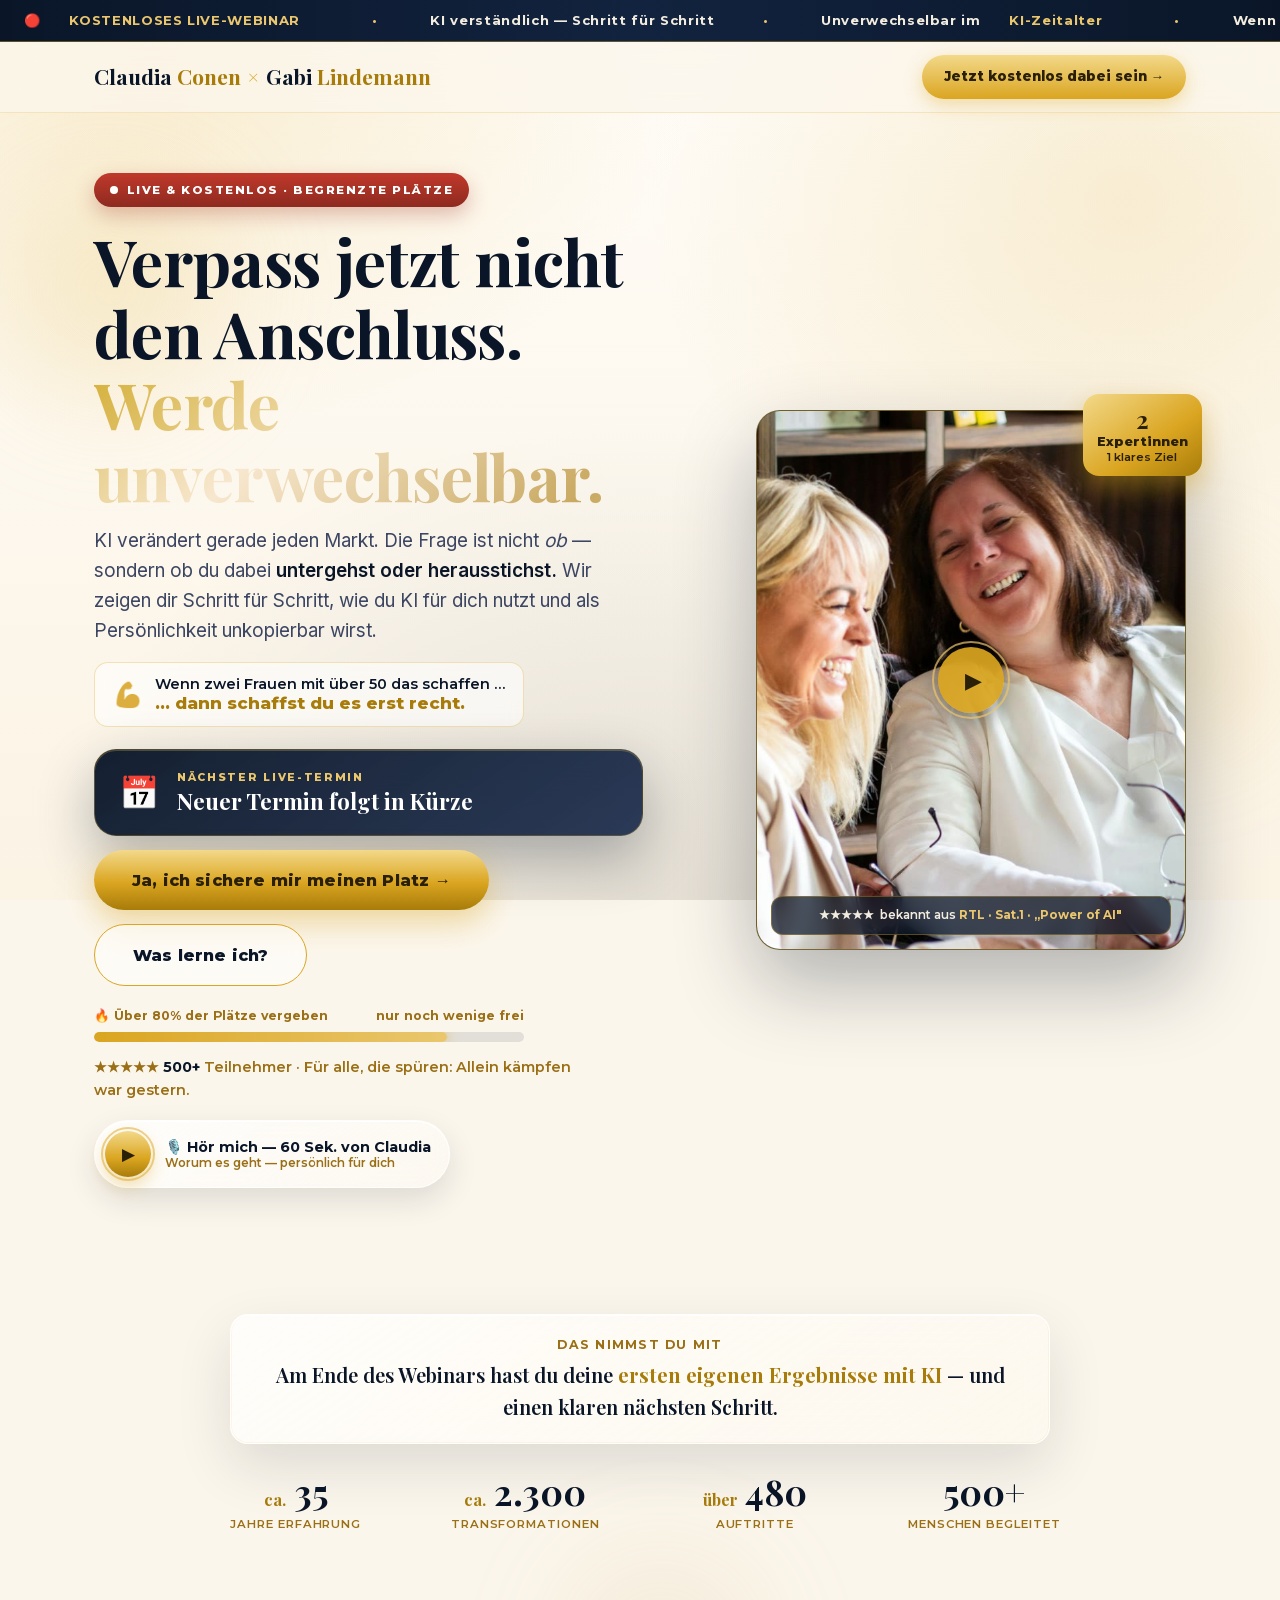
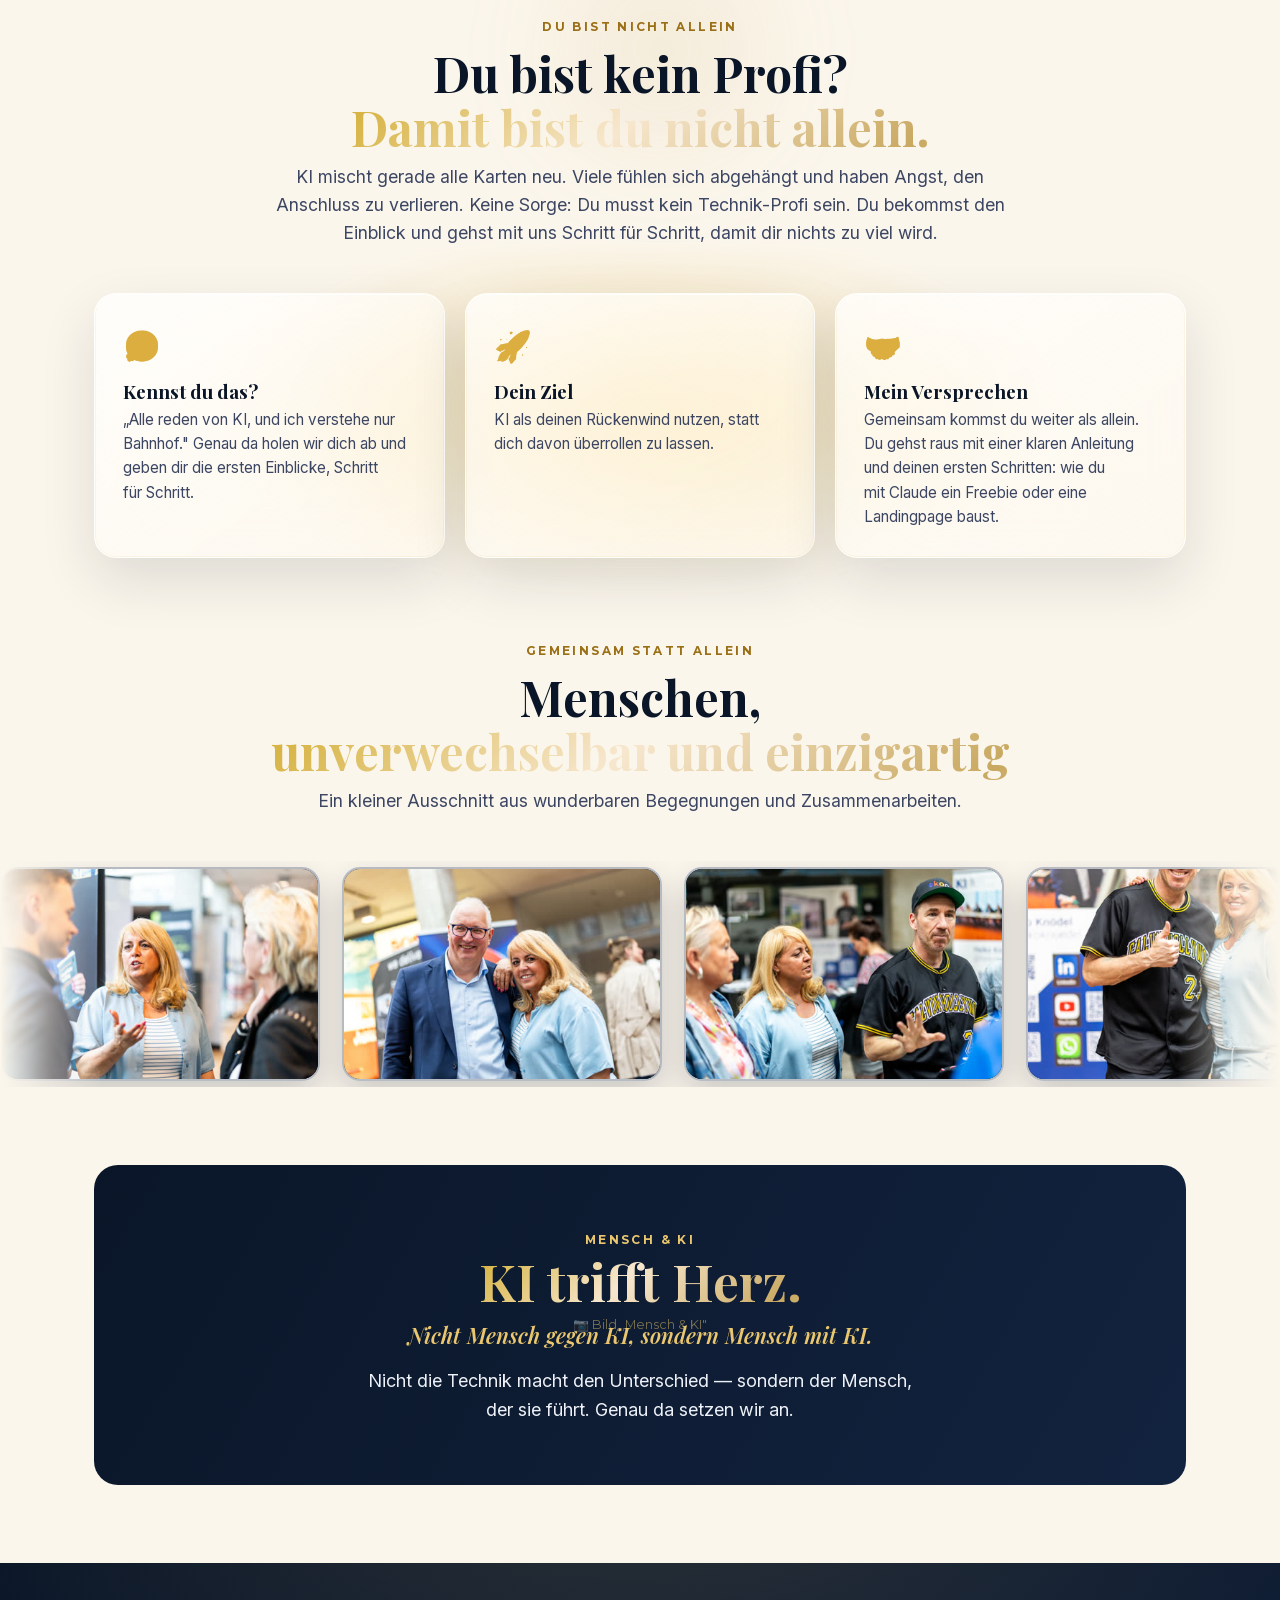
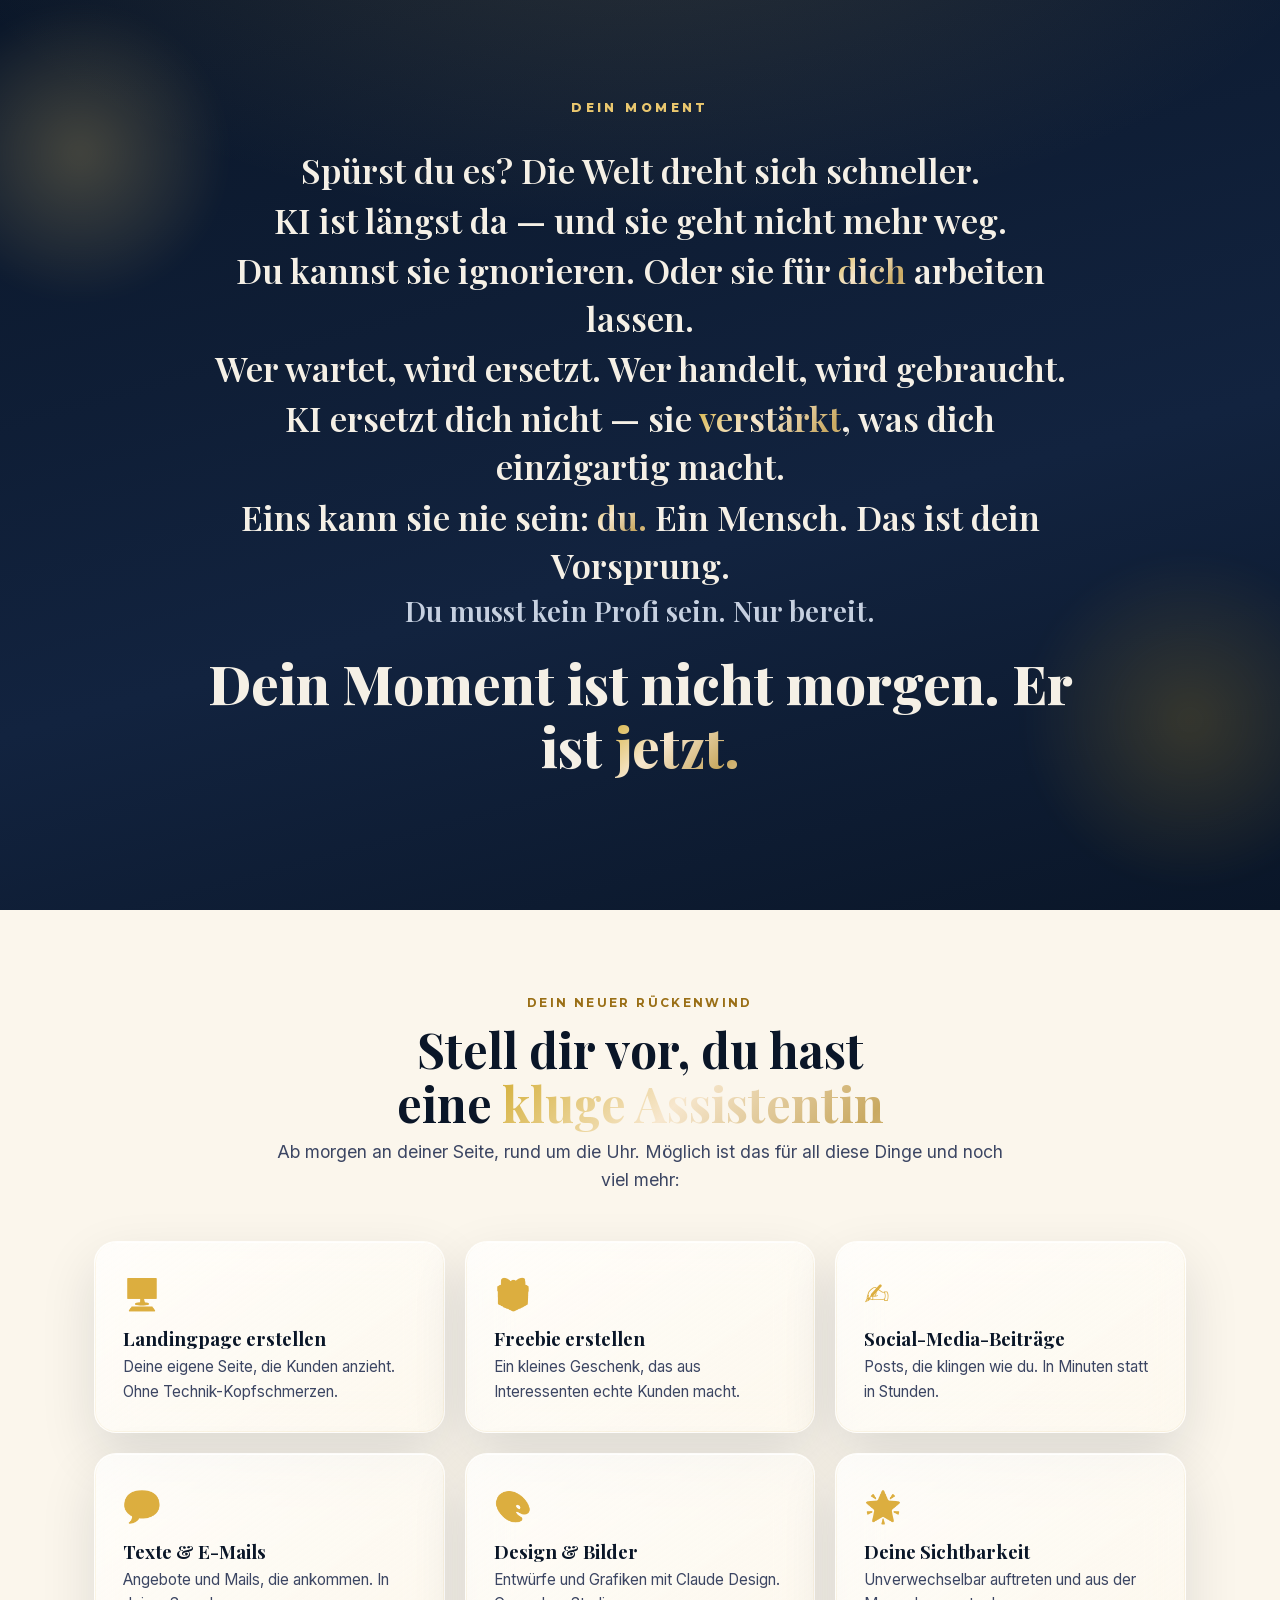
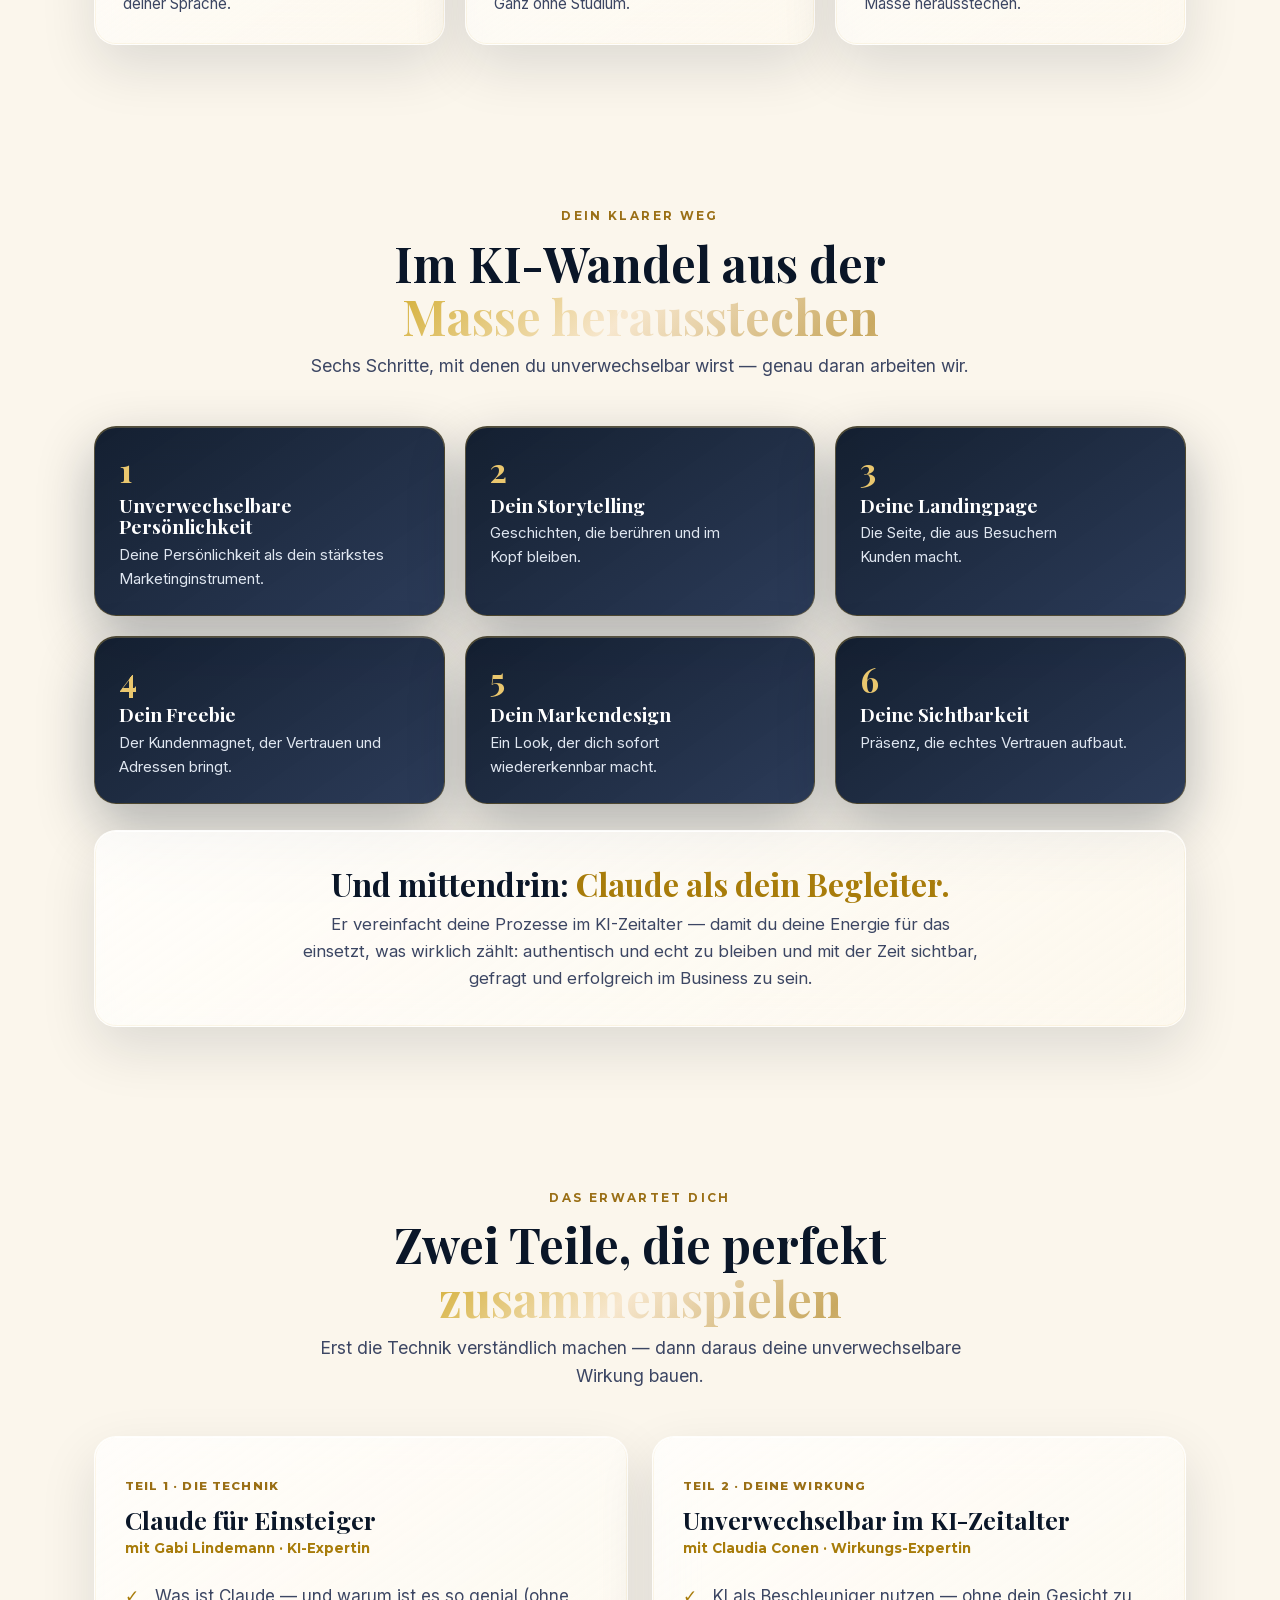
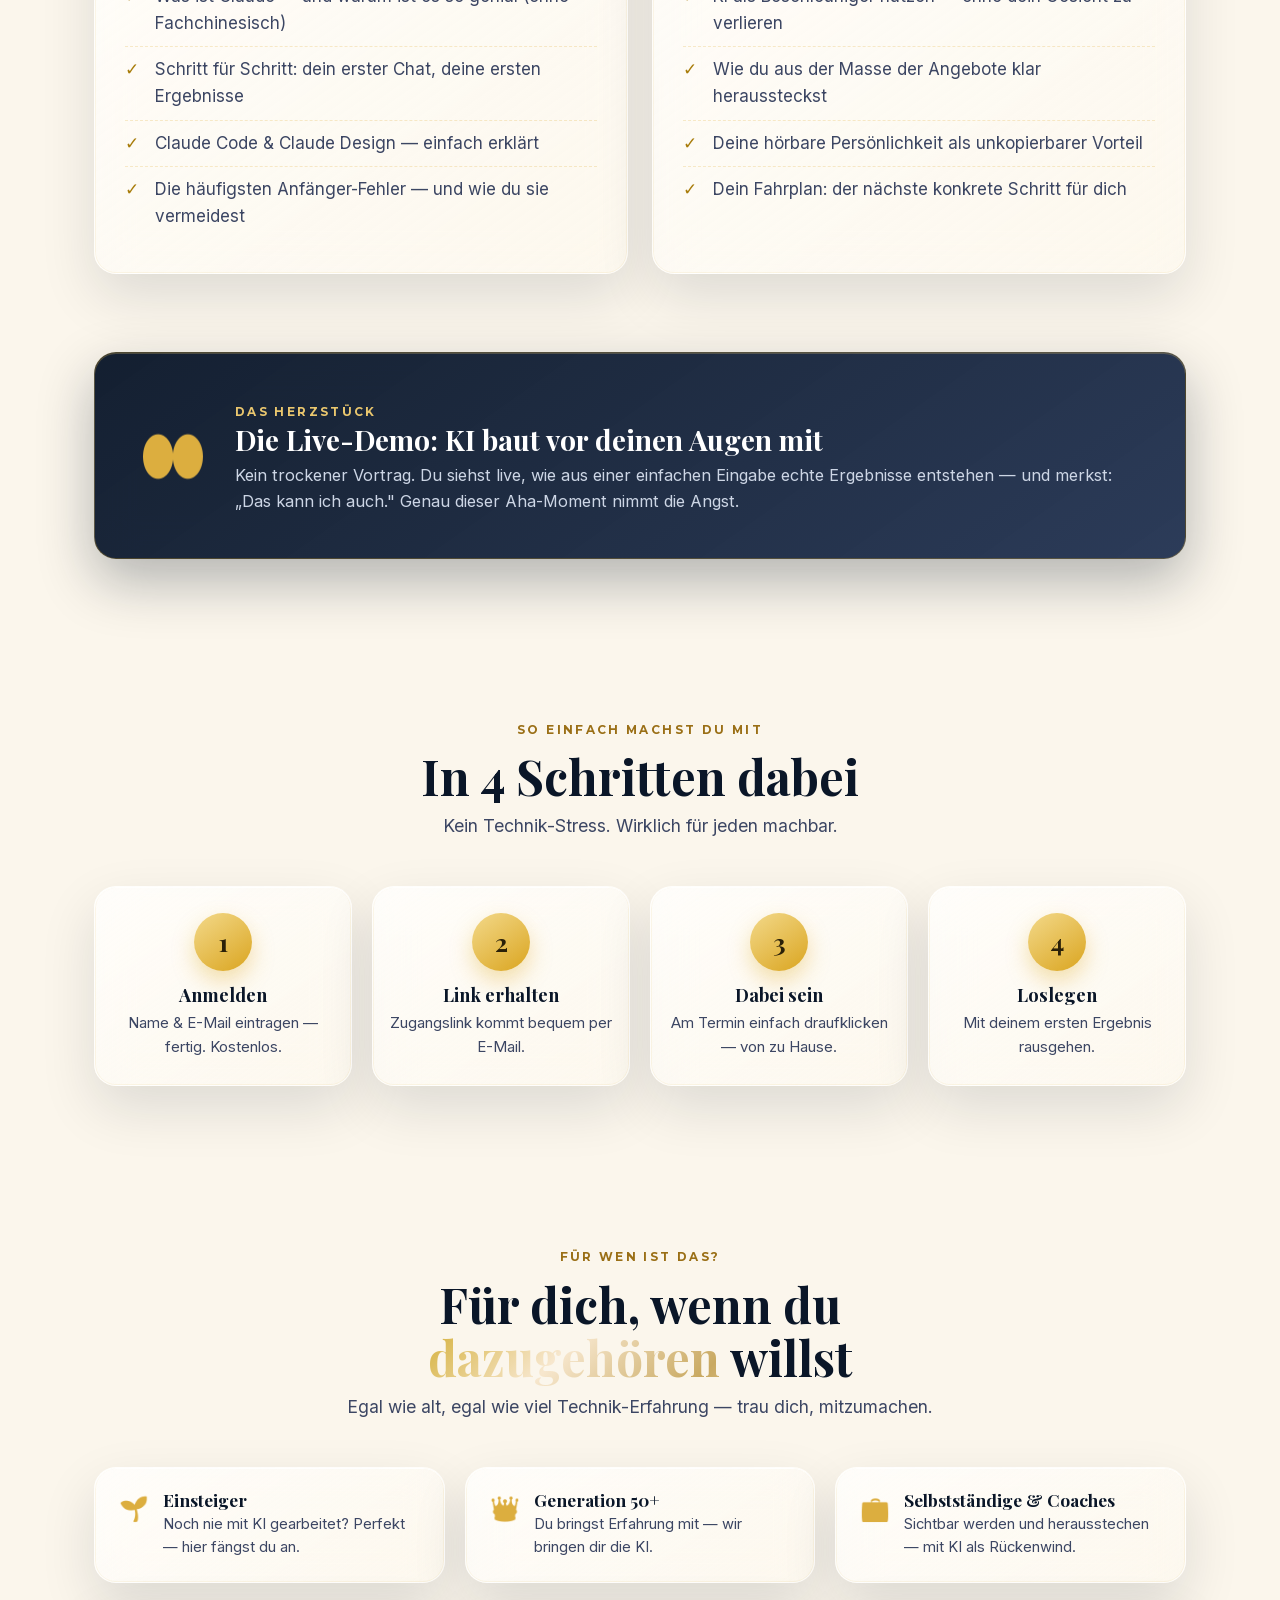
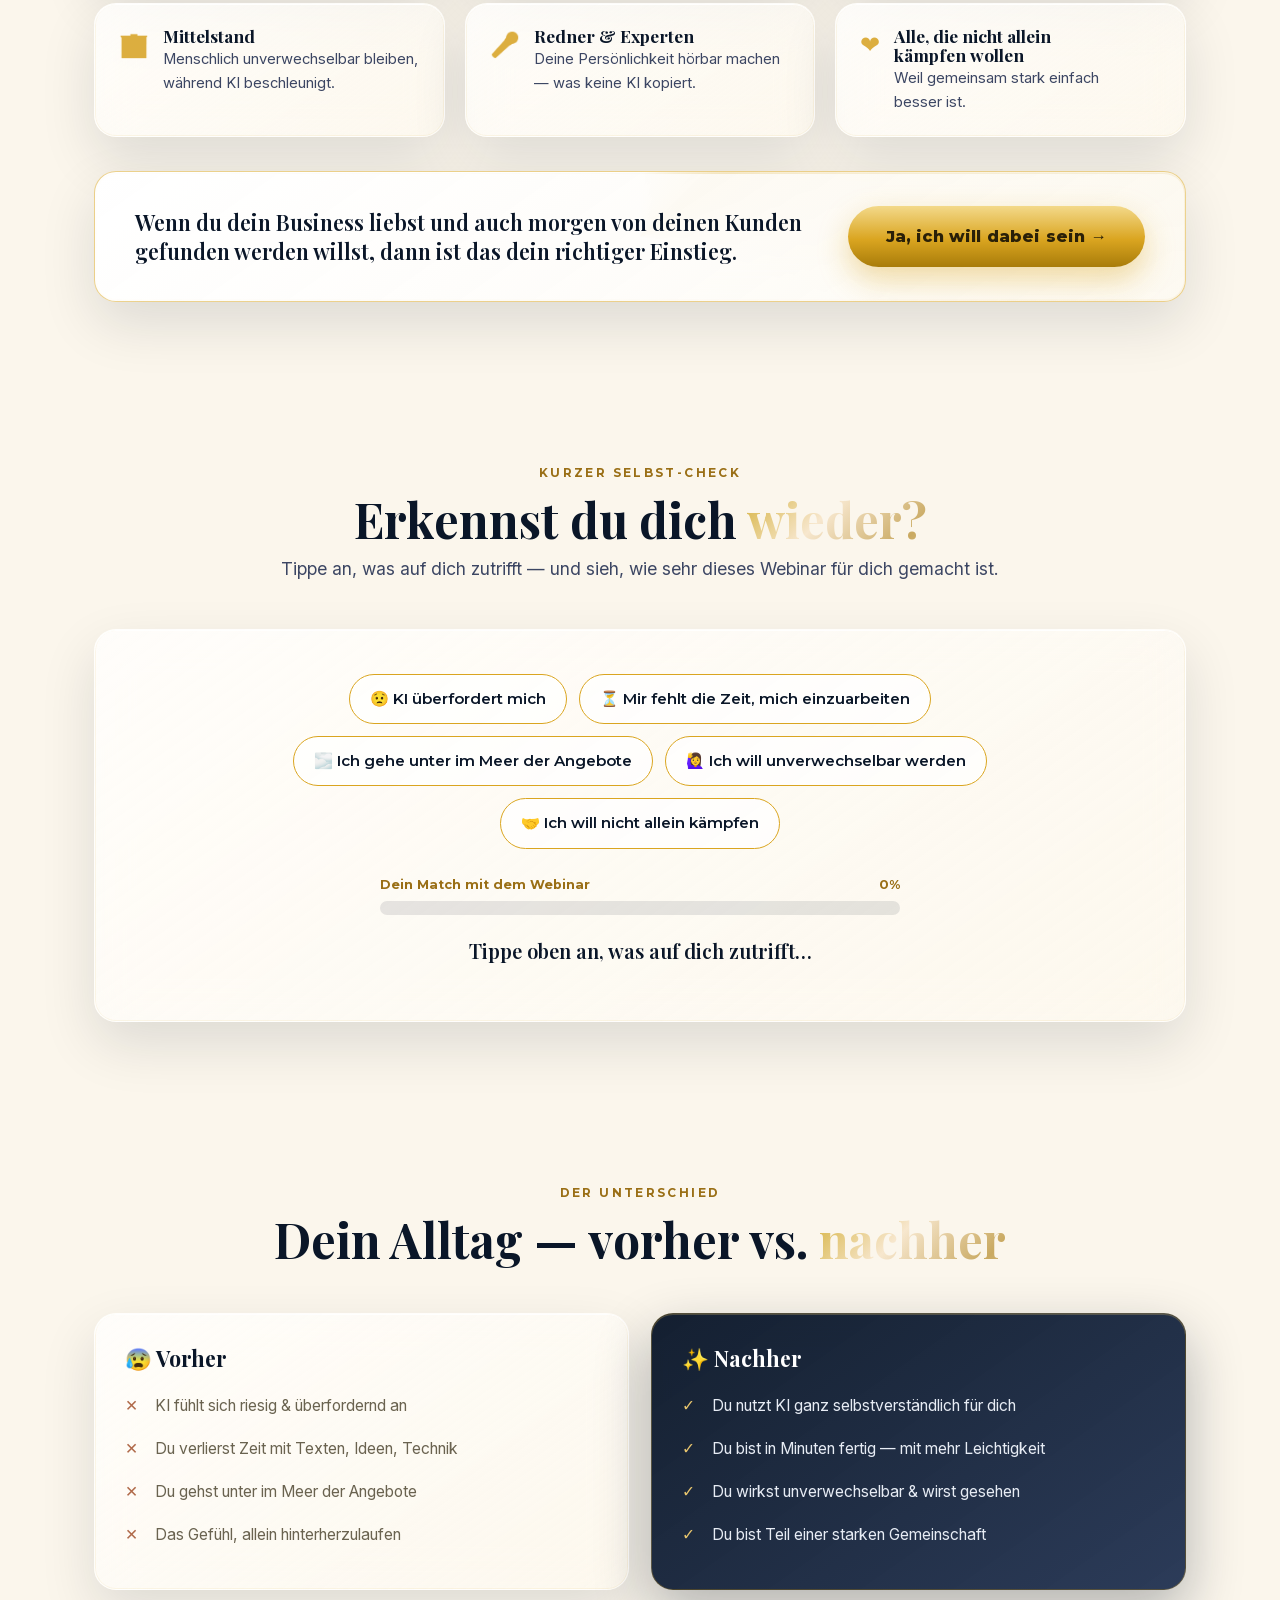
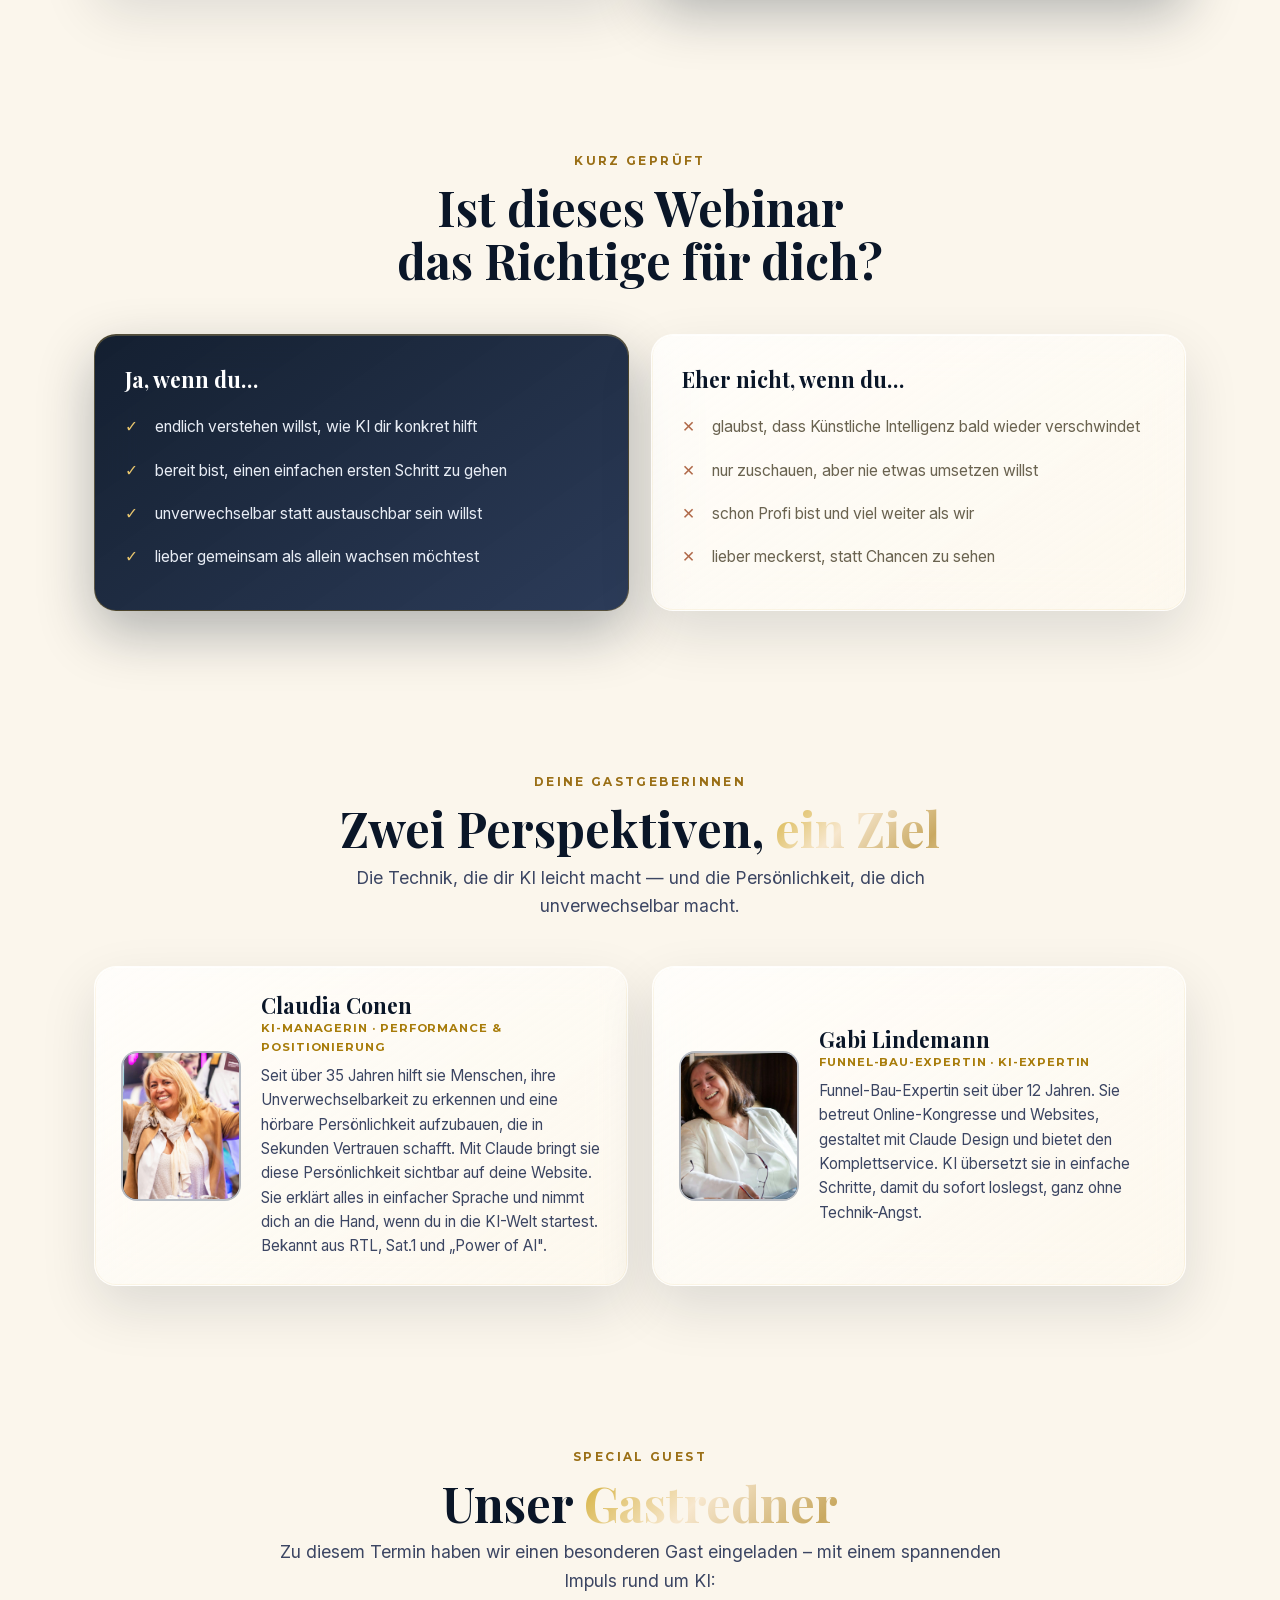
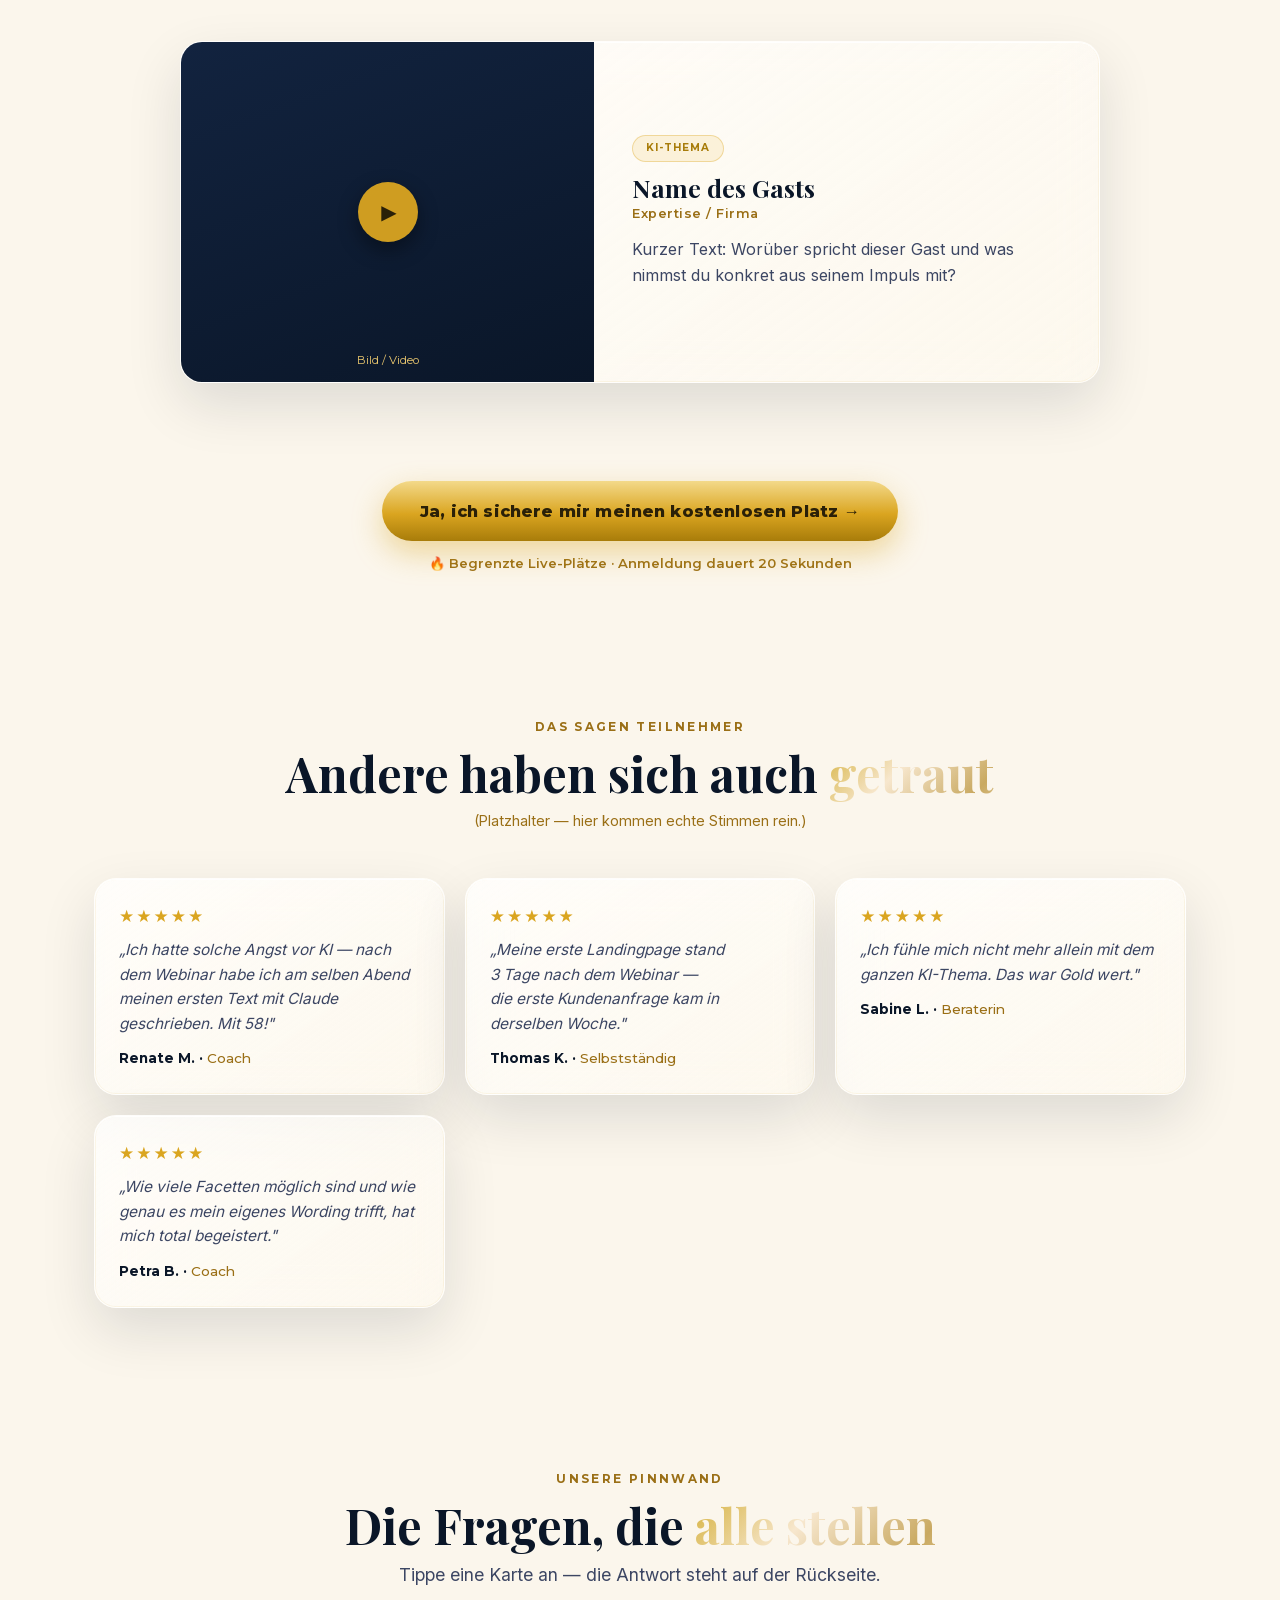
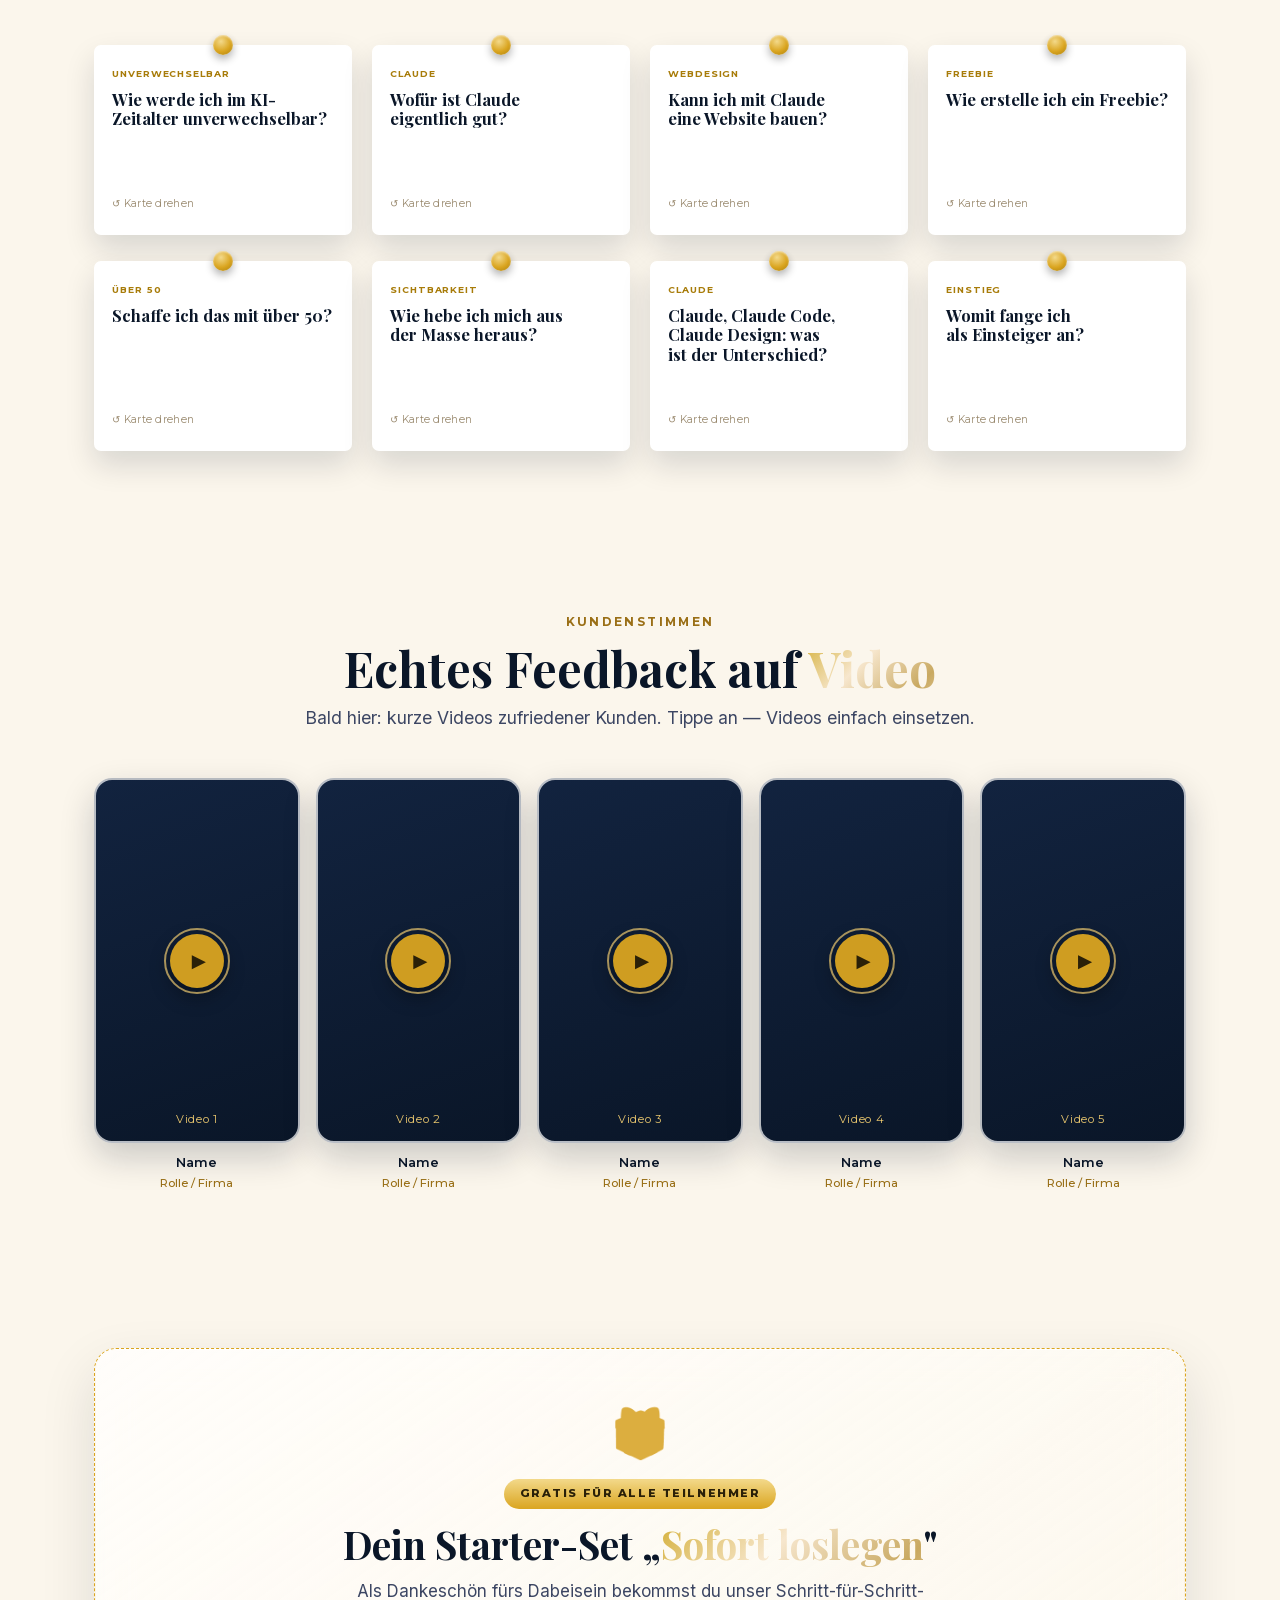
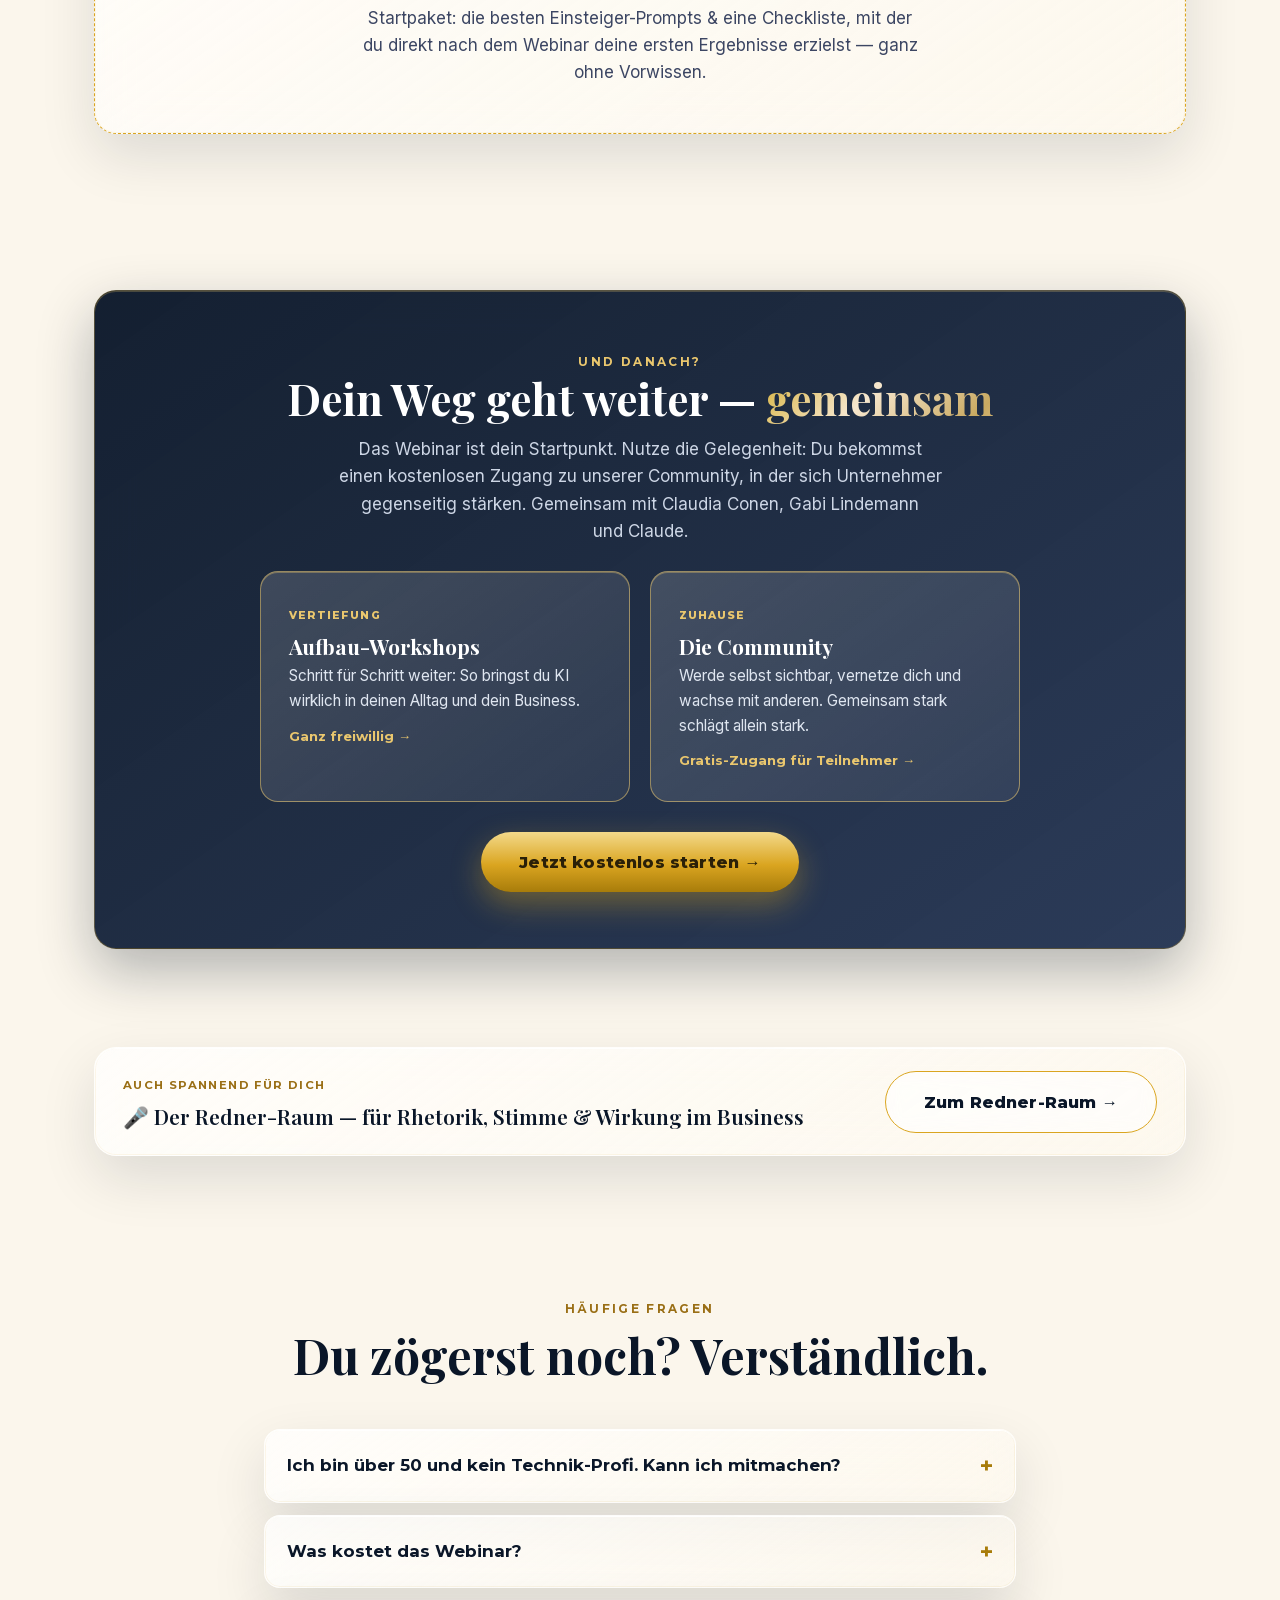
==== commit 326d6b45: "Gastredner auf einen Special Guest reduziert (Feature-Karte Bild/Video + Text) Co-Authored-By: Claud" ====
--- a/index.html
+++ b/index.html
@@ -852,39 +852,28 @@
 <!-- GASTREDNER -->
 <section class="sec">
   <style>
-  .guest-grid{display:grid;grid-template-columns:repeat(3,1fr);gap:24px}
-  .guest{overflow:hidden;padding:0}
-  .guest .gmedia{position:relative;aspect-ratio:4/3;background:linear-gradient(160deg,#12233f,#0A1628);display:flex;align-items:center;justify-content:center;cursor:pointer}
-  .guest .gmedia img,.guest .gmedia video{position:absolute;inset:0;width:100%;height:100%;object-fit:cover}
-  .guest .gmedia .gplay{position:relative;z-index:2;width:52px;height:52px;border-radius:50%;background:rgba(218,165,32,.95);color:#2a2008;display:flex;align-items:center;justify-content:center;font-size:1.1rem;padding-left:3px;box-shadow:0 8px 20px rgba(0,0,0,.4)}
-  .guest .gph{position:absolute;bottom:10px;left:0;right:0;text-align:center;font-family:var(--mont);font-size:.7rem;color:var(--gold-b)}
-  .guest .gbody{padding:20px 22px 24px}
-  .guest .gtag{display:inline-block;font-family:var(--mont);font-weight:700;font-size:.62rem;letter-spacing:.1em;text-transform:uppercase;color:var(--gold-d);background:#FBF1D9;border:1px solid rgba(218,165,32,.35);border-radius:20px;padding:3px 12px;margin-bottom:8px}
-  .guest h3{font-family:var(--serif);color:var(--navy);font-size:1.25rem;margin:0 0 2px}
-  .guest .grole{font-family:var(--mont);font-size:.74rem;letter-spacing:.04em;color:var(--gold-t);font-weight:600;margin-bottom:8px}
-  .guest .gbody p{font-size:.94rem;color:var(--ink);margin:0}
-  @media(max-width:860px){.guest-grid{grid-template-columns:1fr}}
+  .guest-feature{display:grid;grid-template-columns:.9fr 1.1fr;gap:0;overflow:hidden;padding:0;max-width:920px;margin:0 auto}
+  .guest-feature .gmedia{position:relative;min-height:340px;background:linear-gradient(160deg,#12233f,#0A1628);display:flex;align-items:center;justify-content:center;cursor:pointer}
+  .guest-feature .gmedia img,.guest-feature .gmedia video{position:absolute;inset:0;width:100%;height:100%;object-fit:cover}
+  .guest-feature .gmedia .gplay{position:relative;z-index:2;width:60px;height:60px;border-radius:50%;background:rgba(218,165,32,.95);color:#2a2008;display:flex;align-items:center;justify-content:center;font-size:1.25rem;padding-left:3px;box-shadow:0 8px 20px rgba(0,0,0,.4)}
+  .guest-feature .gph{position:absolute;bottom:12px;left:0;right:0;text-align:center;font-family:var(--mont);font-size:.72rem;color:var(--gold-b)}
+  .guest-feature .gbody{padding:34px 38px;display:flex;flex-direction:column;justify-content:center}
+  .guest-feature .gtag{align-self:flex-start;font-family:var(--mont);font-weight:700;font-size:.64rem;letter-spacing:.1em;text-transform:uppercase;color:var(--gold-d);background:#FBF1D9;border:1px solid rgba(218,165,32,.35);border-radius:20px;padding:4px 13px;margin-bottom:12px}
+  .guest-feature h3{font-family:var(--serif);color:var(--navy);font-size:1.55rem;margin:0 0 3px}
+  .guest-feature .grole{font-family:var(--mont);font-size:.8rem;letter-spacing:.04em;color:var(--gold-t);font-weight:600;margin-bottom:12px}
+  .guest-feature .gbody p{font-size:1rem;color:var(--ink);margin:0;line-height:1.6}
+  @media(max-width:760px){.guest-feature{grid-template-columns:1fr}.guest-feature .gmedia{min-height:260px}}
   </style>
   <div class="wrap">
     <div class="sh">
-      <span class="eyebrow">Special Guests</span>
-      <h2>Unsere <span class="shimmer">Gastredner</span></h2>
-      <p>Zu jedem Termin laden wir Expertinnen und Experten zu spannenden KI-Themen ein. Ein Blick auf unsere Gäste:</p>
-    </div>
-    <!-- 👉 GAST HINZUFÜGEN: Karte kopieren. Bild: <img src="assets/gaeste/name.jpg"> · Video: <video ...> · sonst Play-Platzhalter -->
-    <div class="guest-grid">
-      <div class="glass guest">
-        <div class="gmedia" onclick="alert('🎬 Gastredner-Bild oder -Video hier einsetzen: assets/gaeste/1.jpg / .mp4')"><!-- <img src="assets/gaeste/1.jpg" alt=""> --><span class="gplay">&#9654;</span><span class="gph">Bild / Video</span></div>
-        <div class="gbody"><span class="gtag">KI-Thema</span><h3>Name des Gasts</h3><div class="grole">Expertise / Firma</div><p>Kurzer Text: Worüber spricht dieser Gast und was nimmst du mit?</p></div>
-      </div>
-      <div class="glass guest">
-        <div class="gmedia" onclick="alert('🎬 Gastredner-Bild oder -Video hier einsetzen: assets/gaeste/2.jpg / .mp4')"><span class="gplay">&#9654;</span><span class="gph">Bild / Video</span></div>
-        <div class="gbody"><span class="gtag">KI-Thema</span><h3>Name des Gasts</h3><div class="grole">Expertise / Firma</div><p>Kurzer Text: Worüber spricht dieser Gast und was nimmst du mit?</p></div>
-      </div>
-      <div class="glass guest">
-        <div class="gmedia" onclick="alert('🎬 Gastredner-Bild oder -Video hier einsetzen: assets/gaeste/3.jpg / .mp4')"><span class="gplay">&#9654;</span><span class="gph">Bild / Video</span></div>
-        <div class="gbody"><span class="gtag">KI-Thema</span><h3>Name des Gasts</h3><div class="grole">Expertise / Firma</div><p>Kurzer Text: Worüber spricht dieser Gast und was nimmst du mit?</p></div>
-      </div>
+      <span class="eyebrow">Special Guest</span>
+      <h2>Unser <span class="shimmer">Gastredner</span></h2>
+      <p>Zu diesem Termin haben wir einen besonderen Gast eingeladen – mit einem spannenden Impuls rund um KI:</p>
+    </div>
+    <!-- 👉 GAST EINSETZEN: Bild: <img src="assets/gaeste/gast.jpg" alt="Name"> · Video: <video controls playsinline poster="assets/gaeste/gast.jpg"><source src="assets/gaeste/gast.mp4" type="video/mp4"></video> · sonst bleibt der Play-Platzhalter -->
+    <div class="glass guest-feature">
+      <div class="gmedia" onclick="alert('🎬 Gastredner-Bild oder -Video hier einsetzen: assets/gaeste/gast.jpg oder assets/gaeste/gast.mp4')"><!-- <img src="assets/gaeste/gast.jpg" alt=""> --><span class="gplay">&#9654;</span><span class="gph">Bild / Video</span></div>
+      <div class="gbody"><span class="gtag">KI-Thema</span><h3>Name des Gasts</h3><div class="grole">Expertise / Firma</div><p>Kurzer Text: Worüber spricht dieser Gast und was nimmst du konkret aus seinem Impuls mit?</p></div>
     </div>
   </div>
 </section>
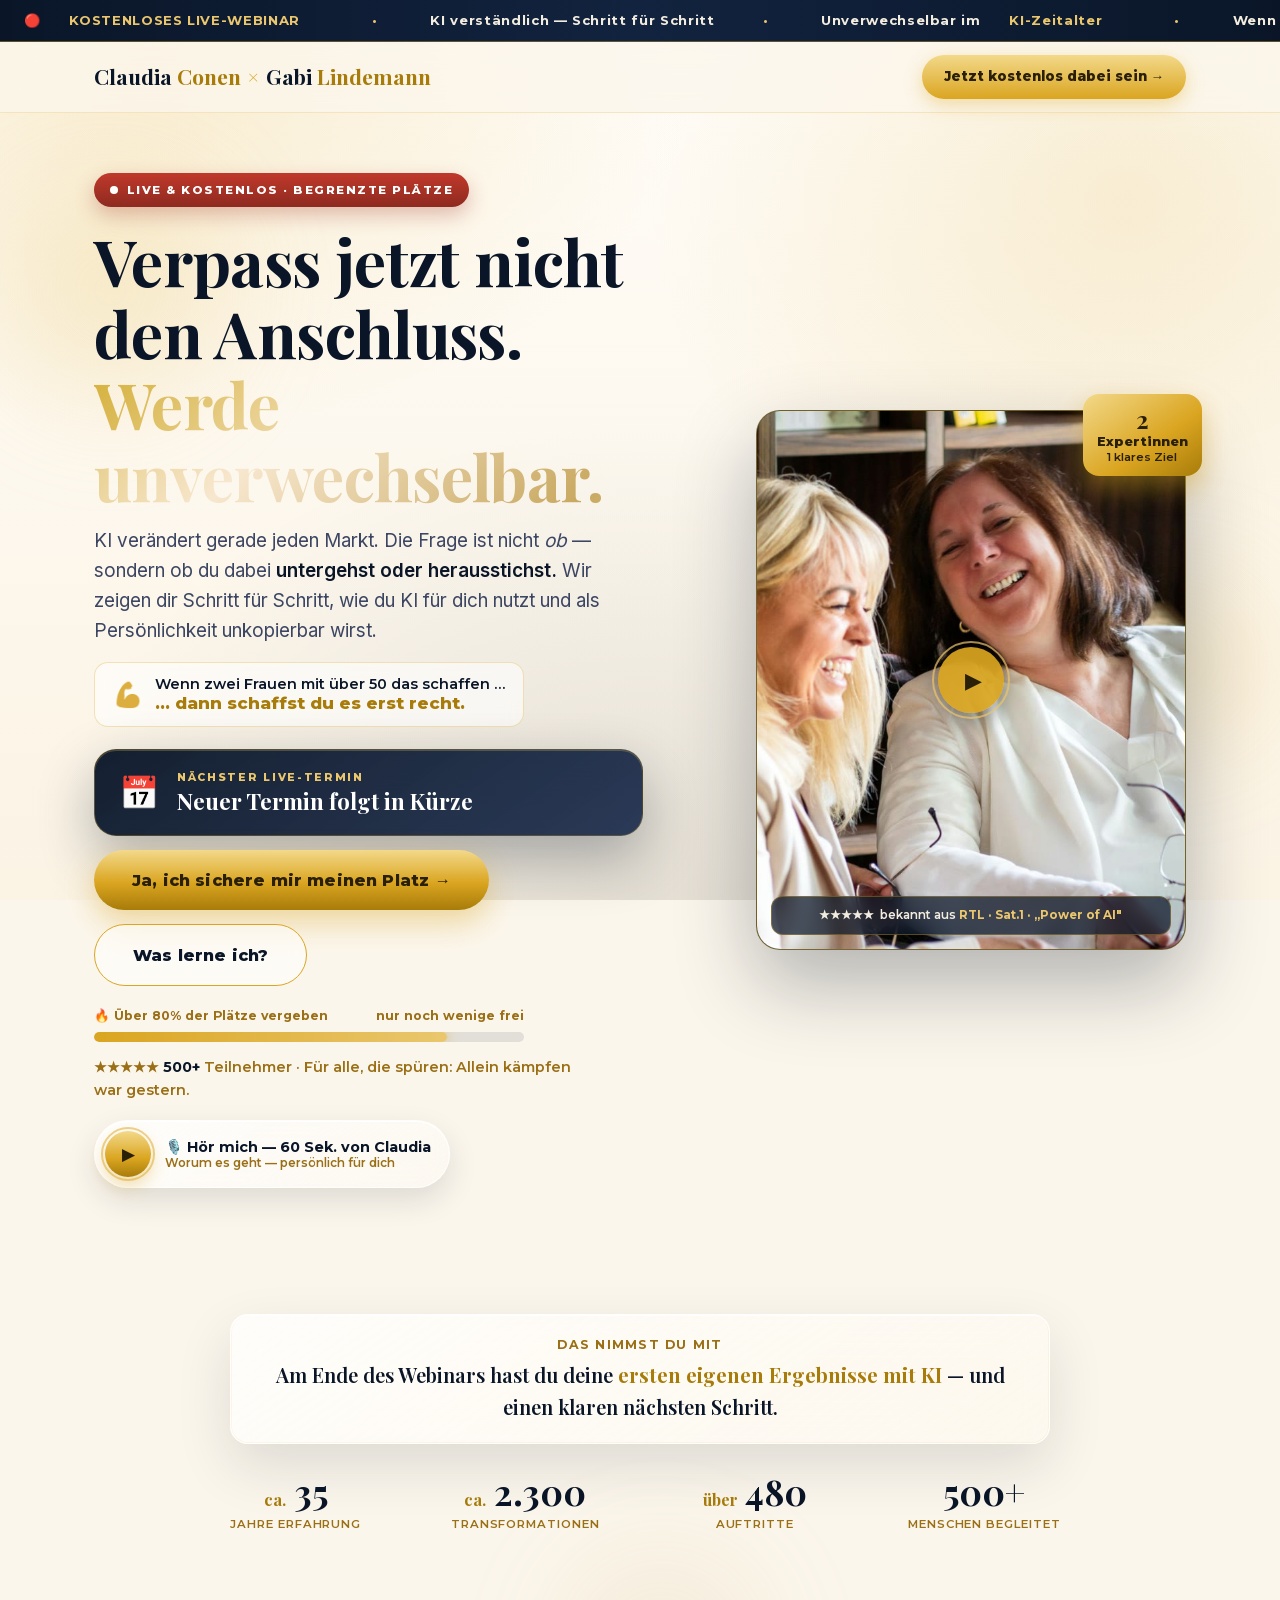
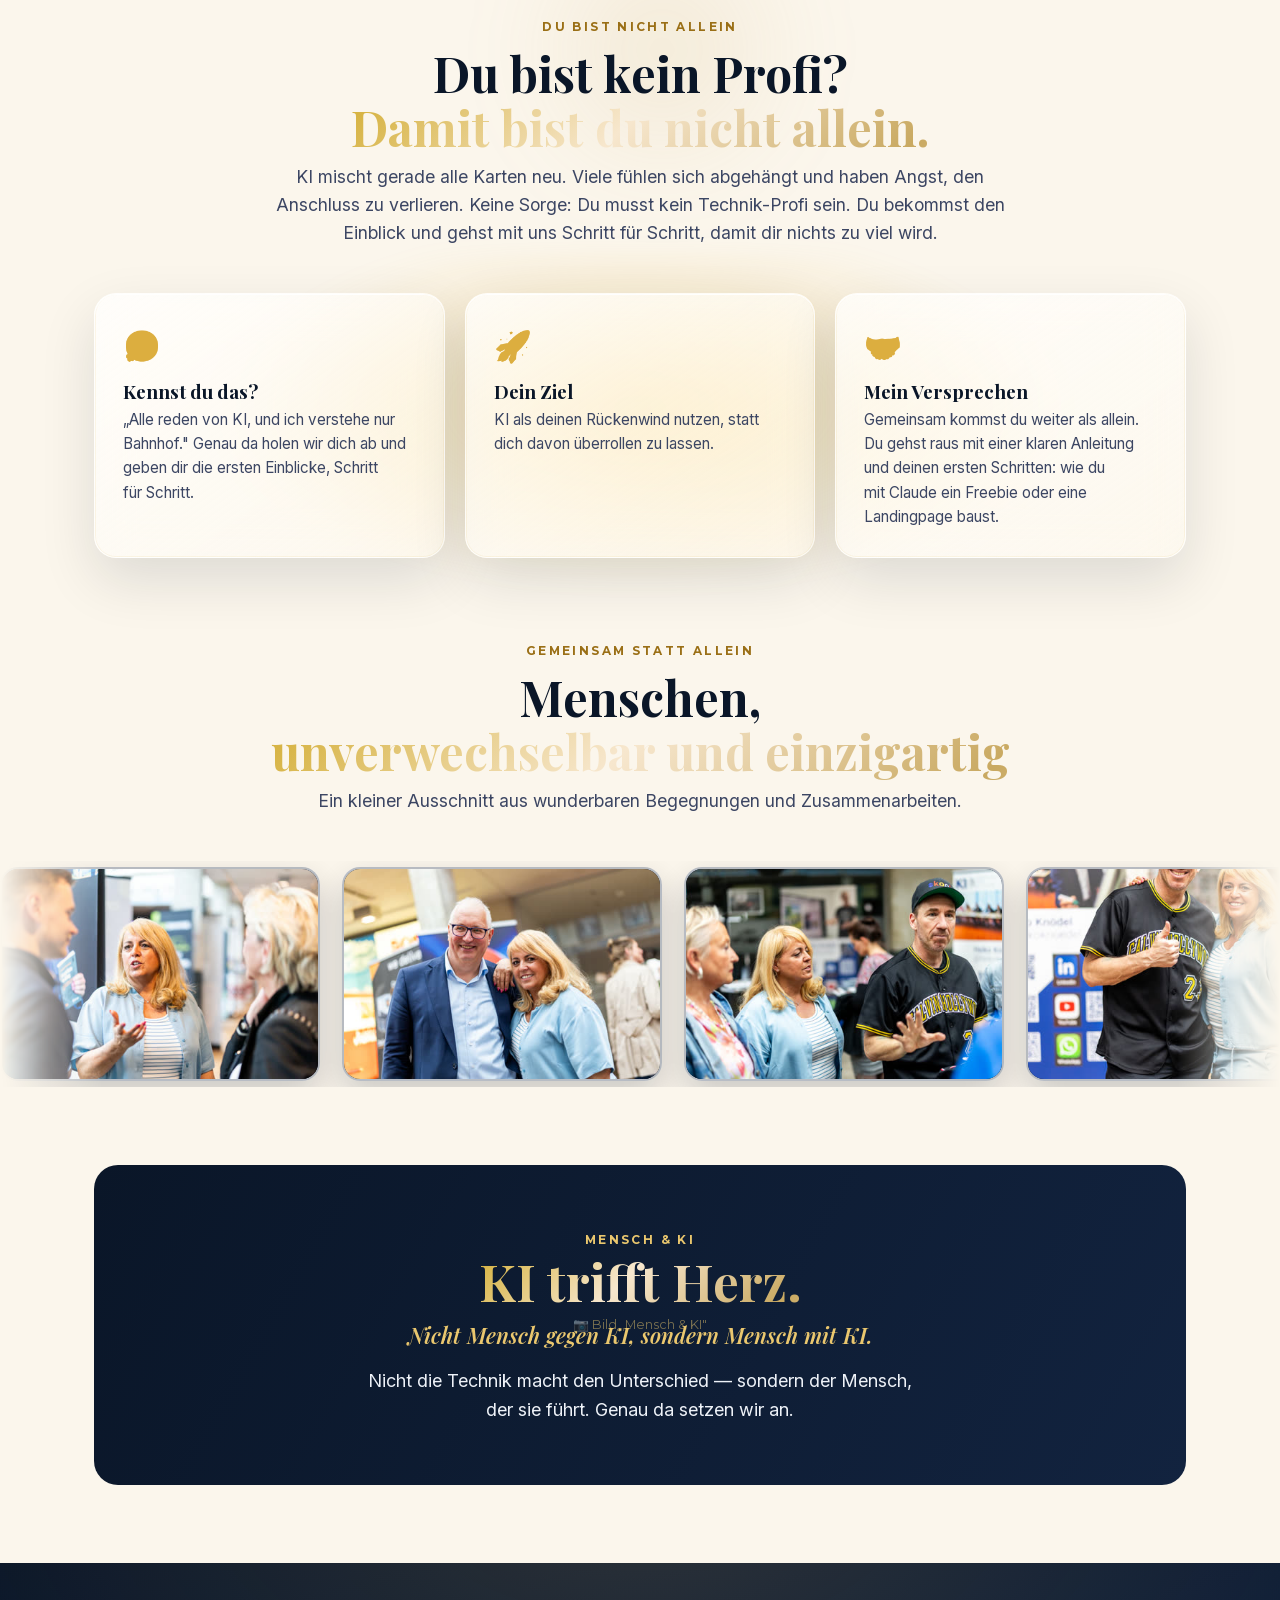
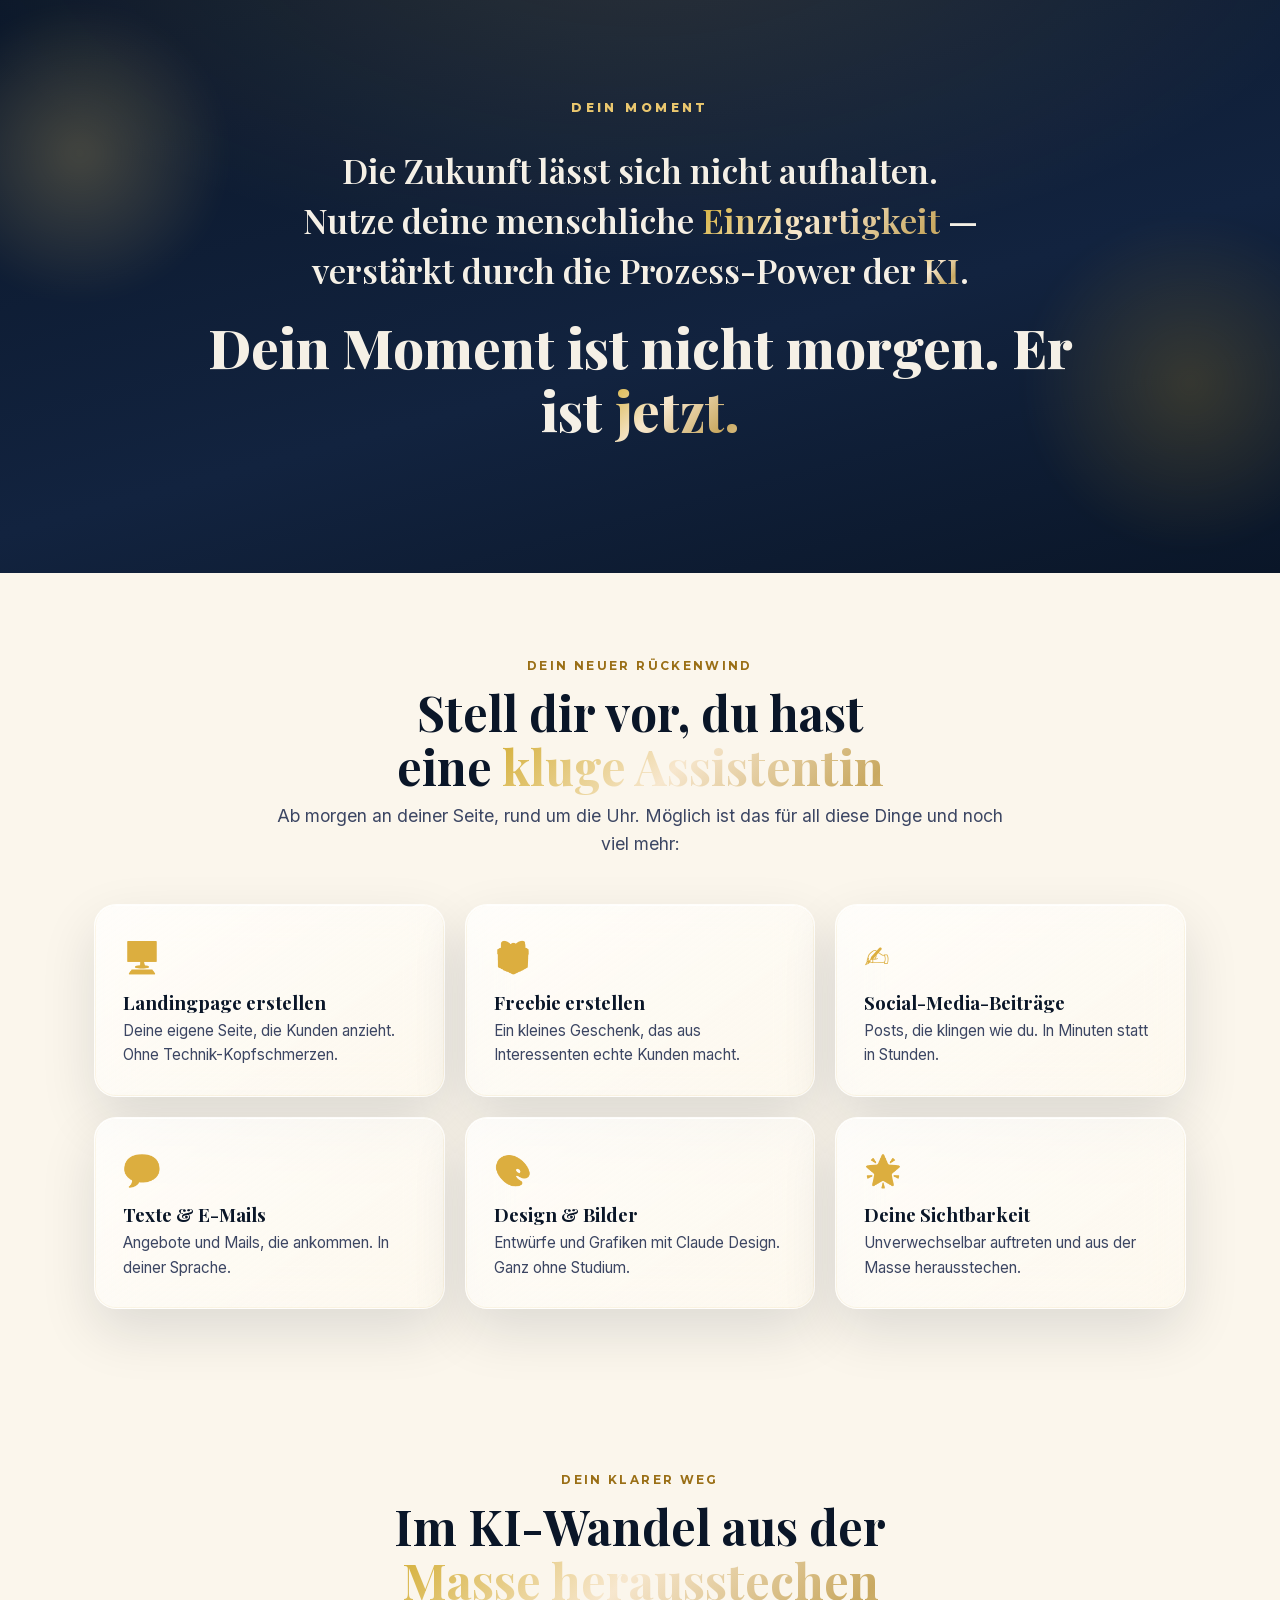
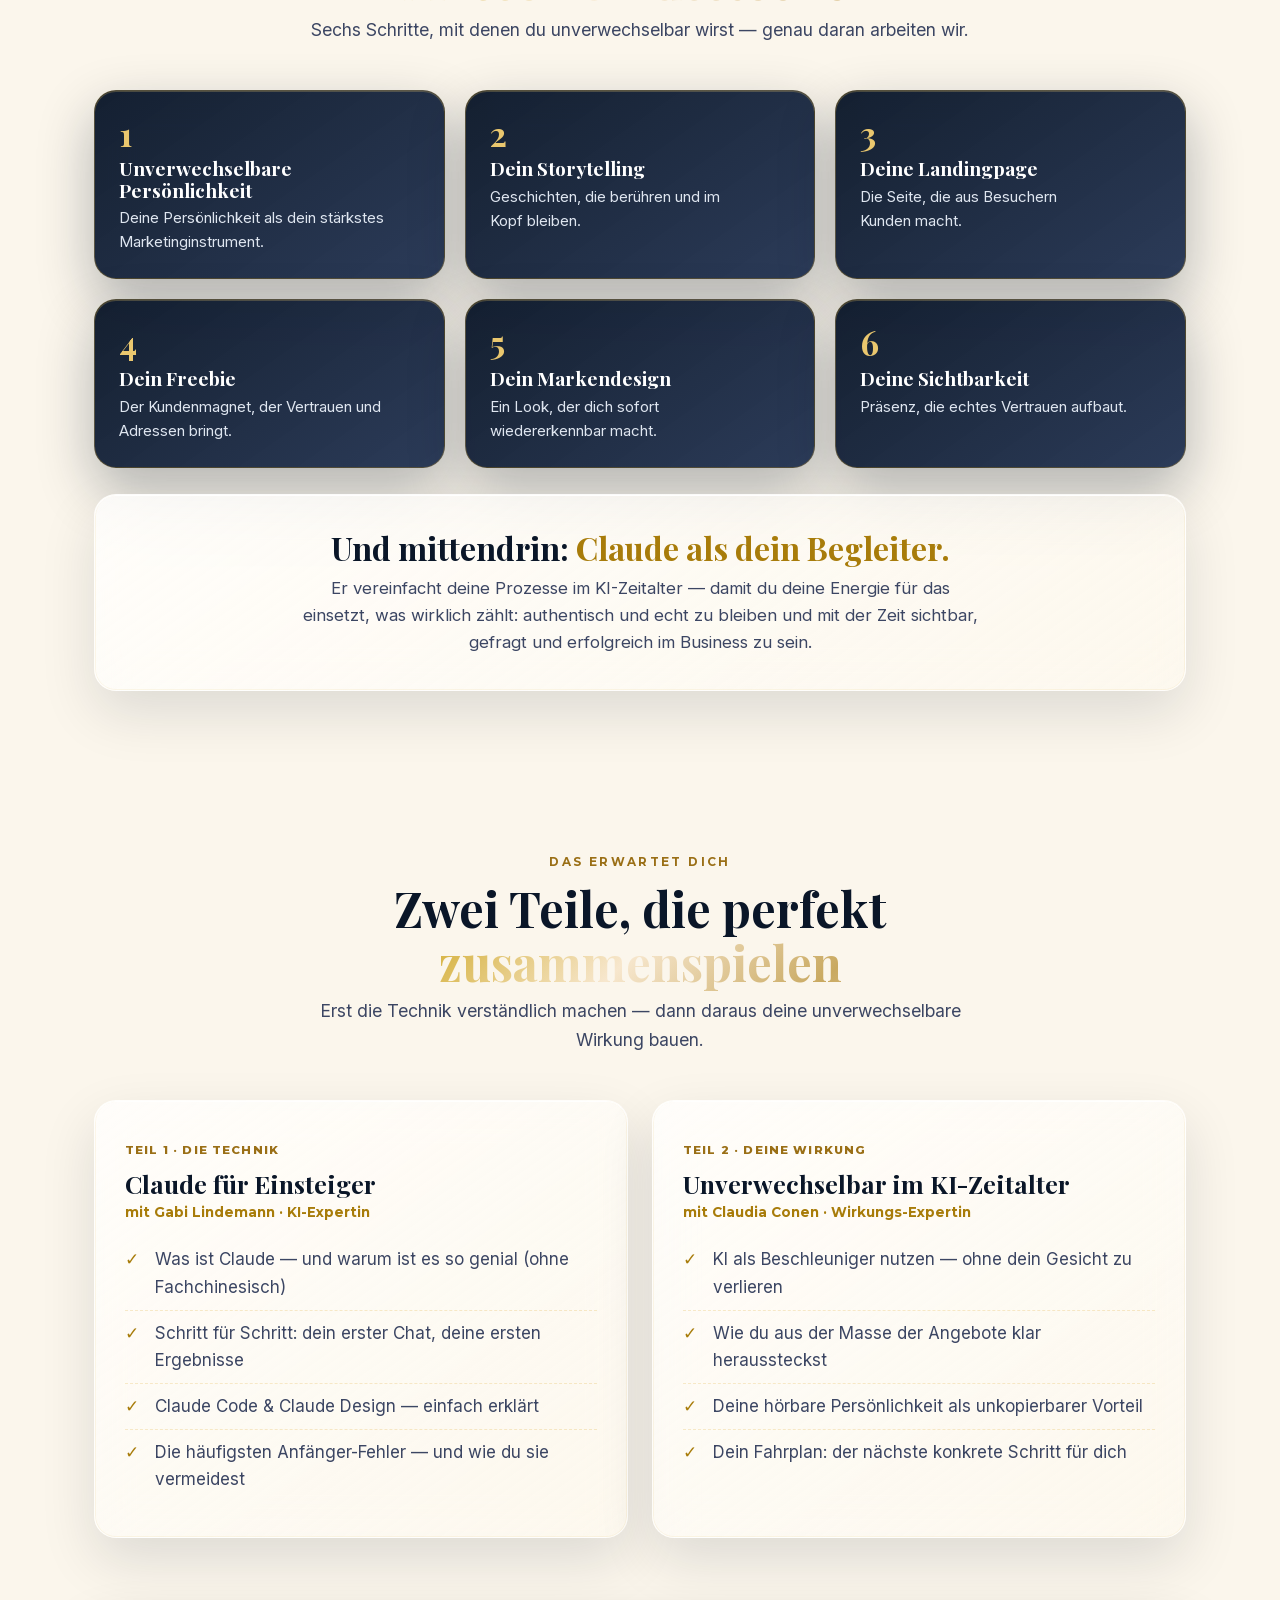
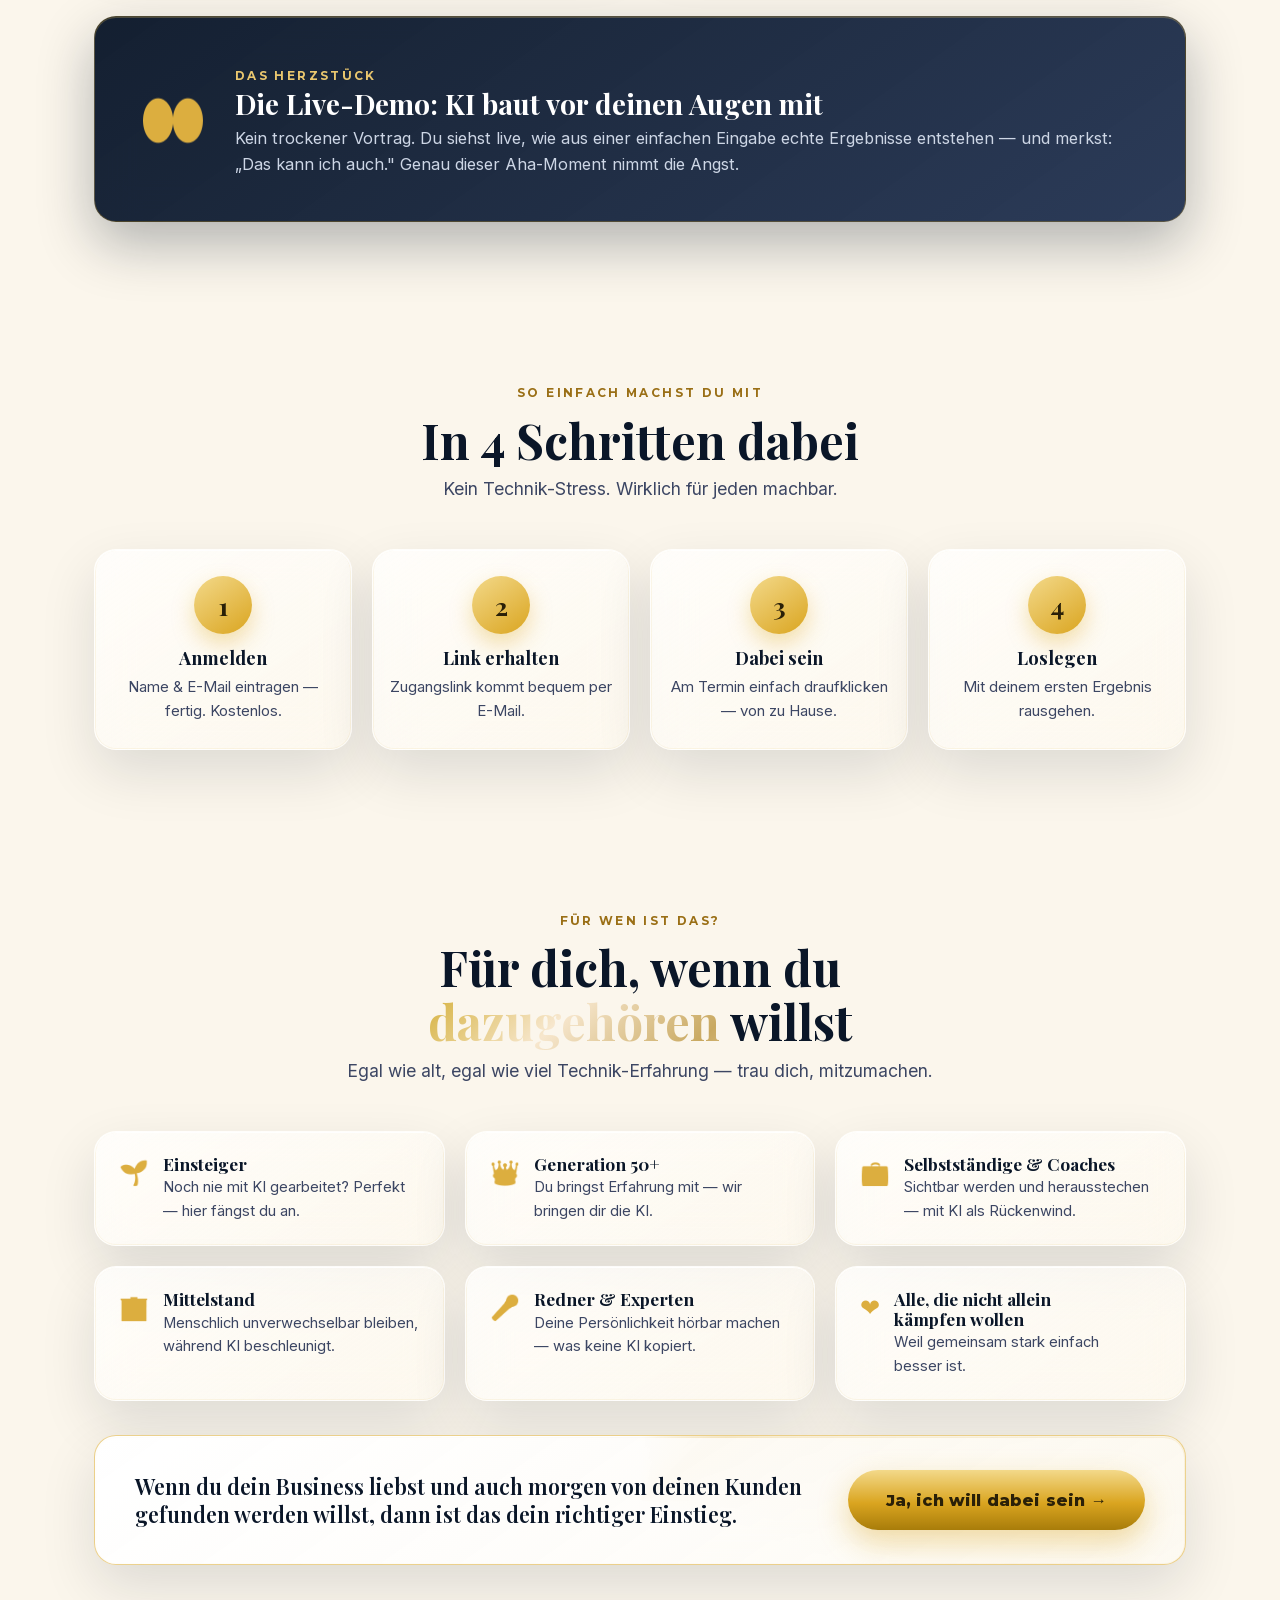
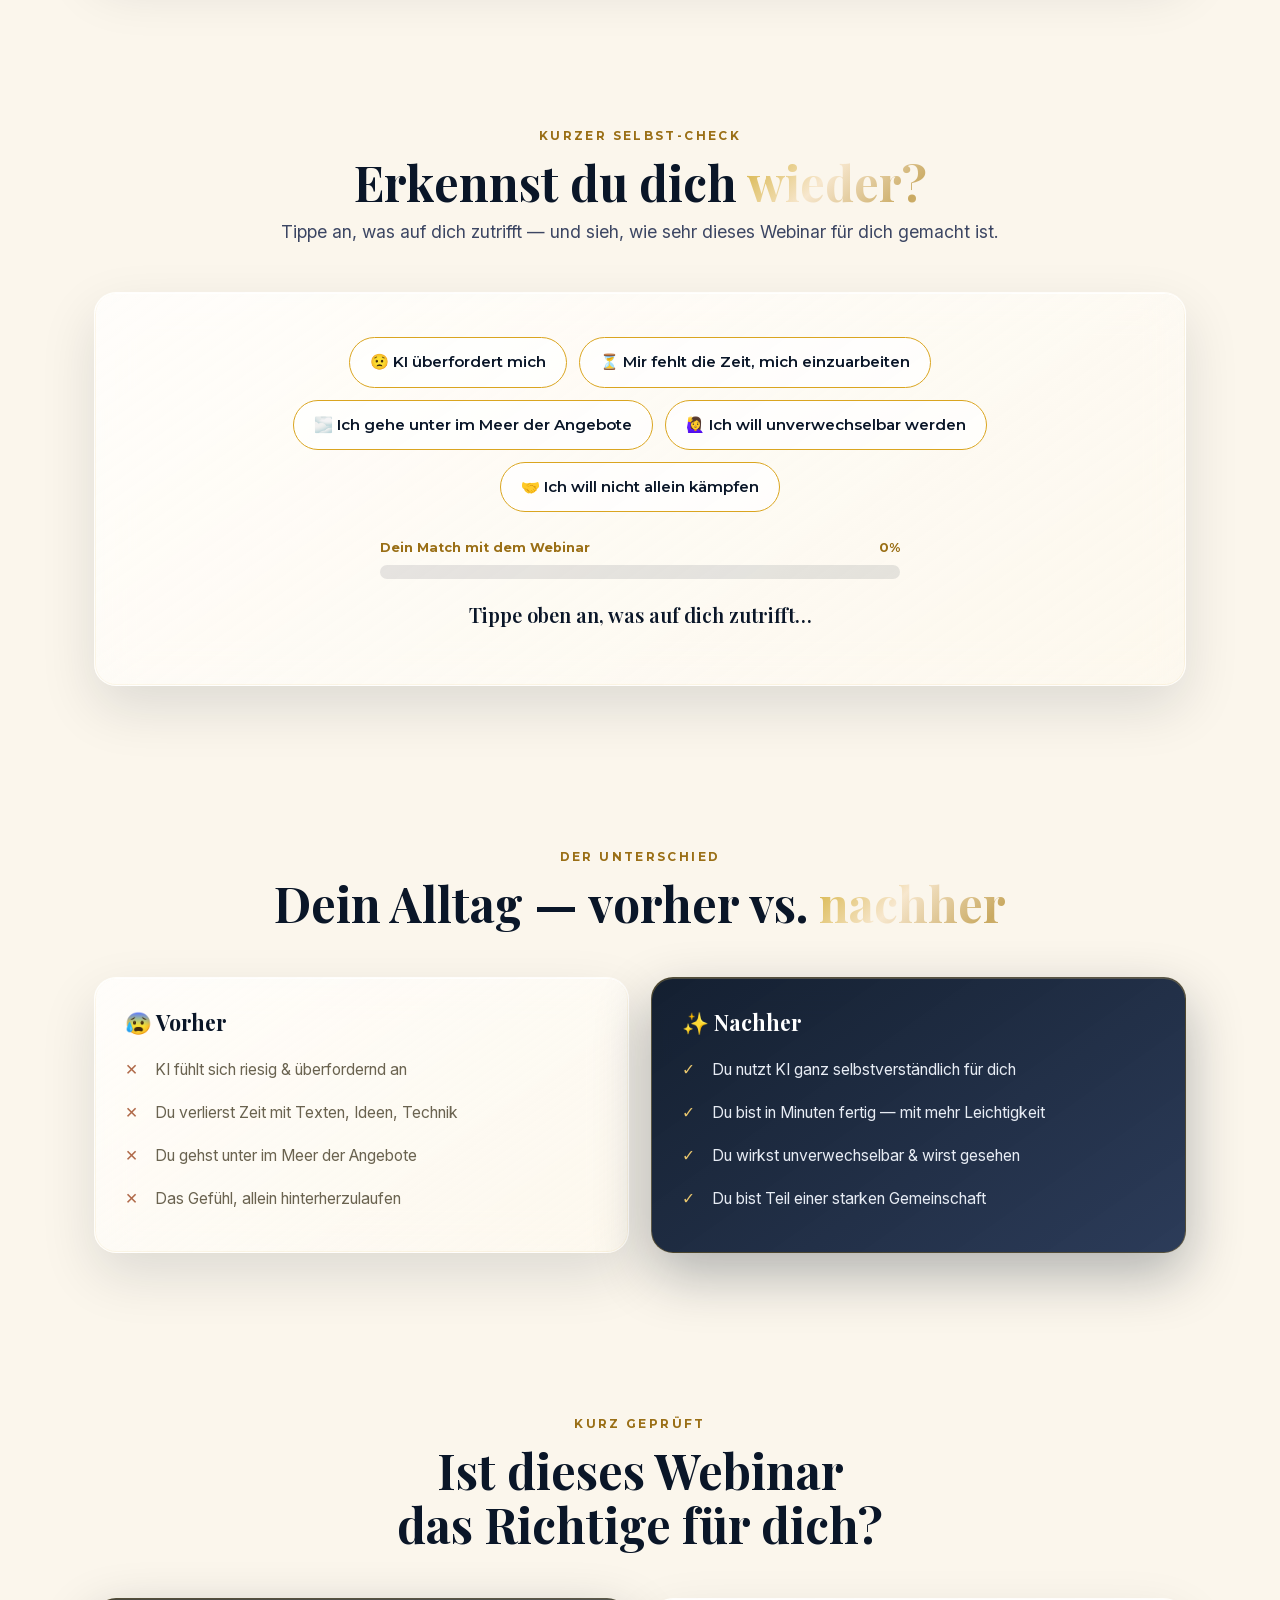
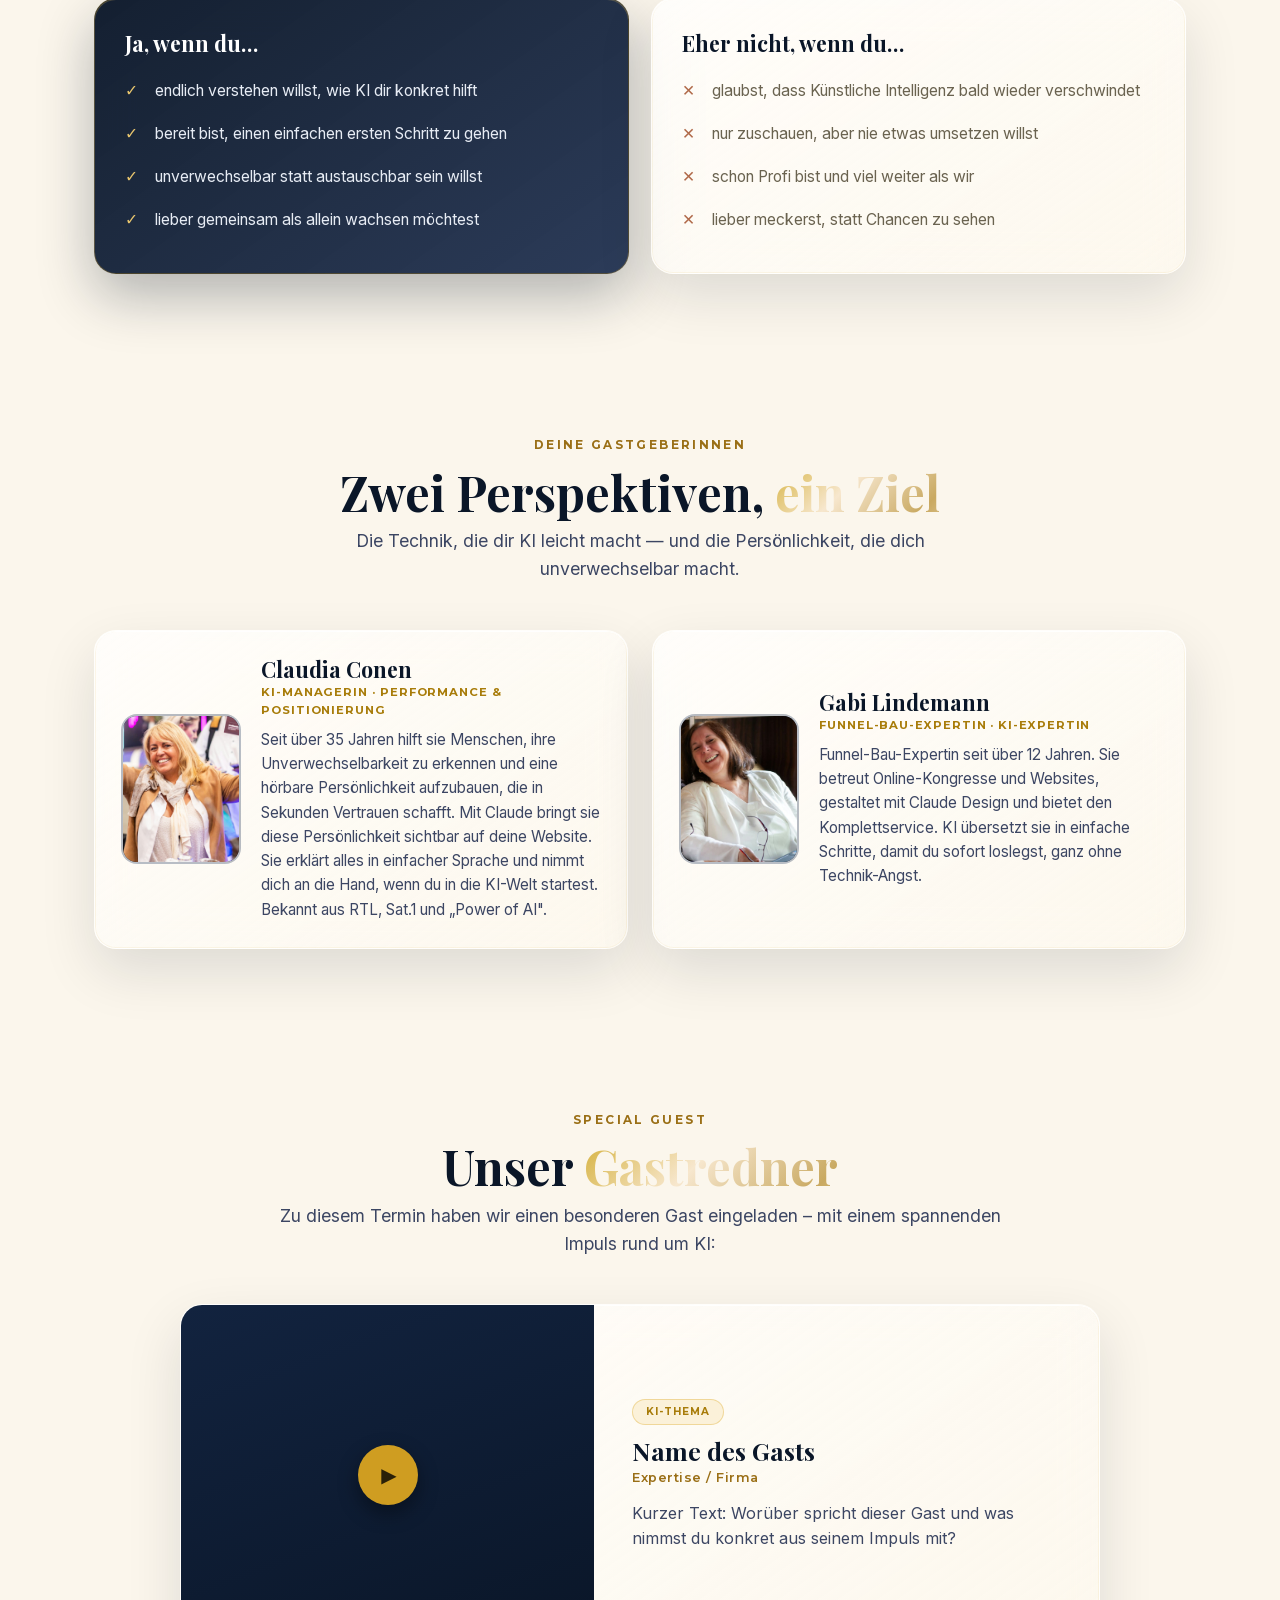
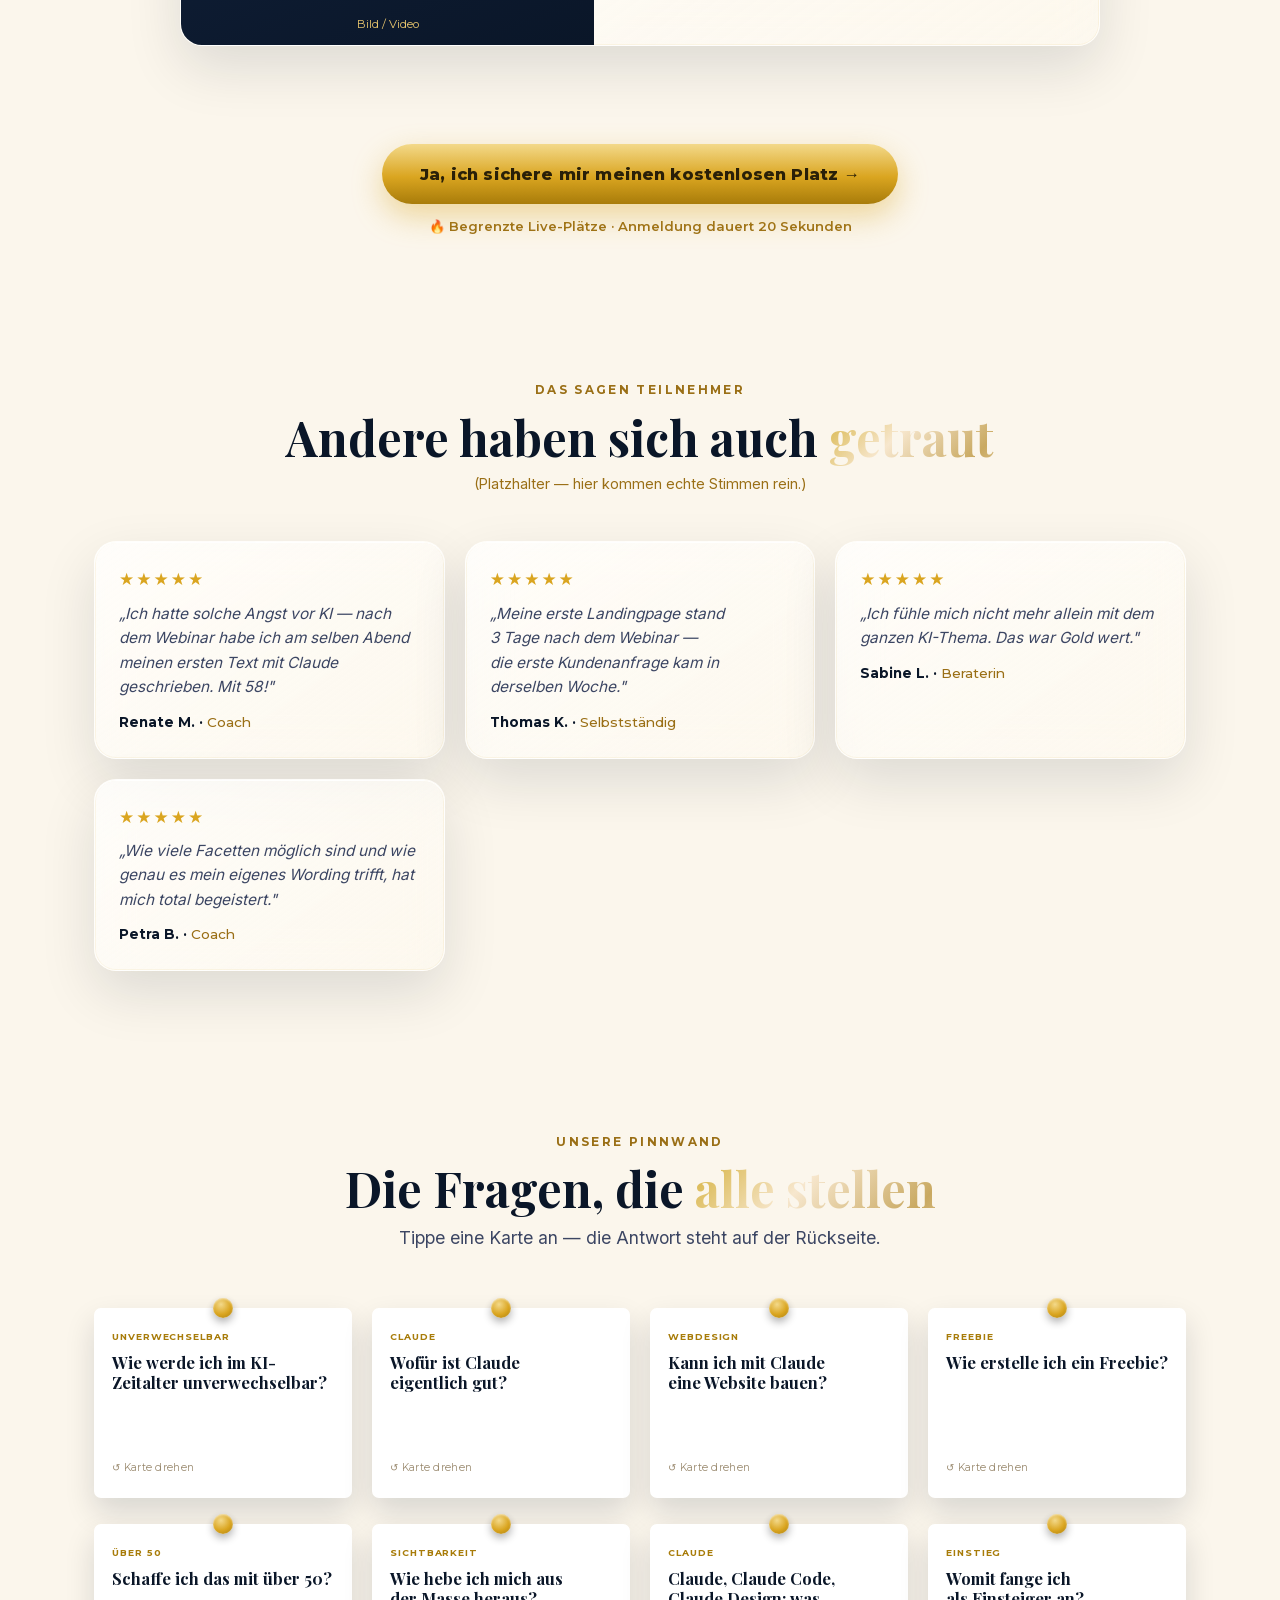
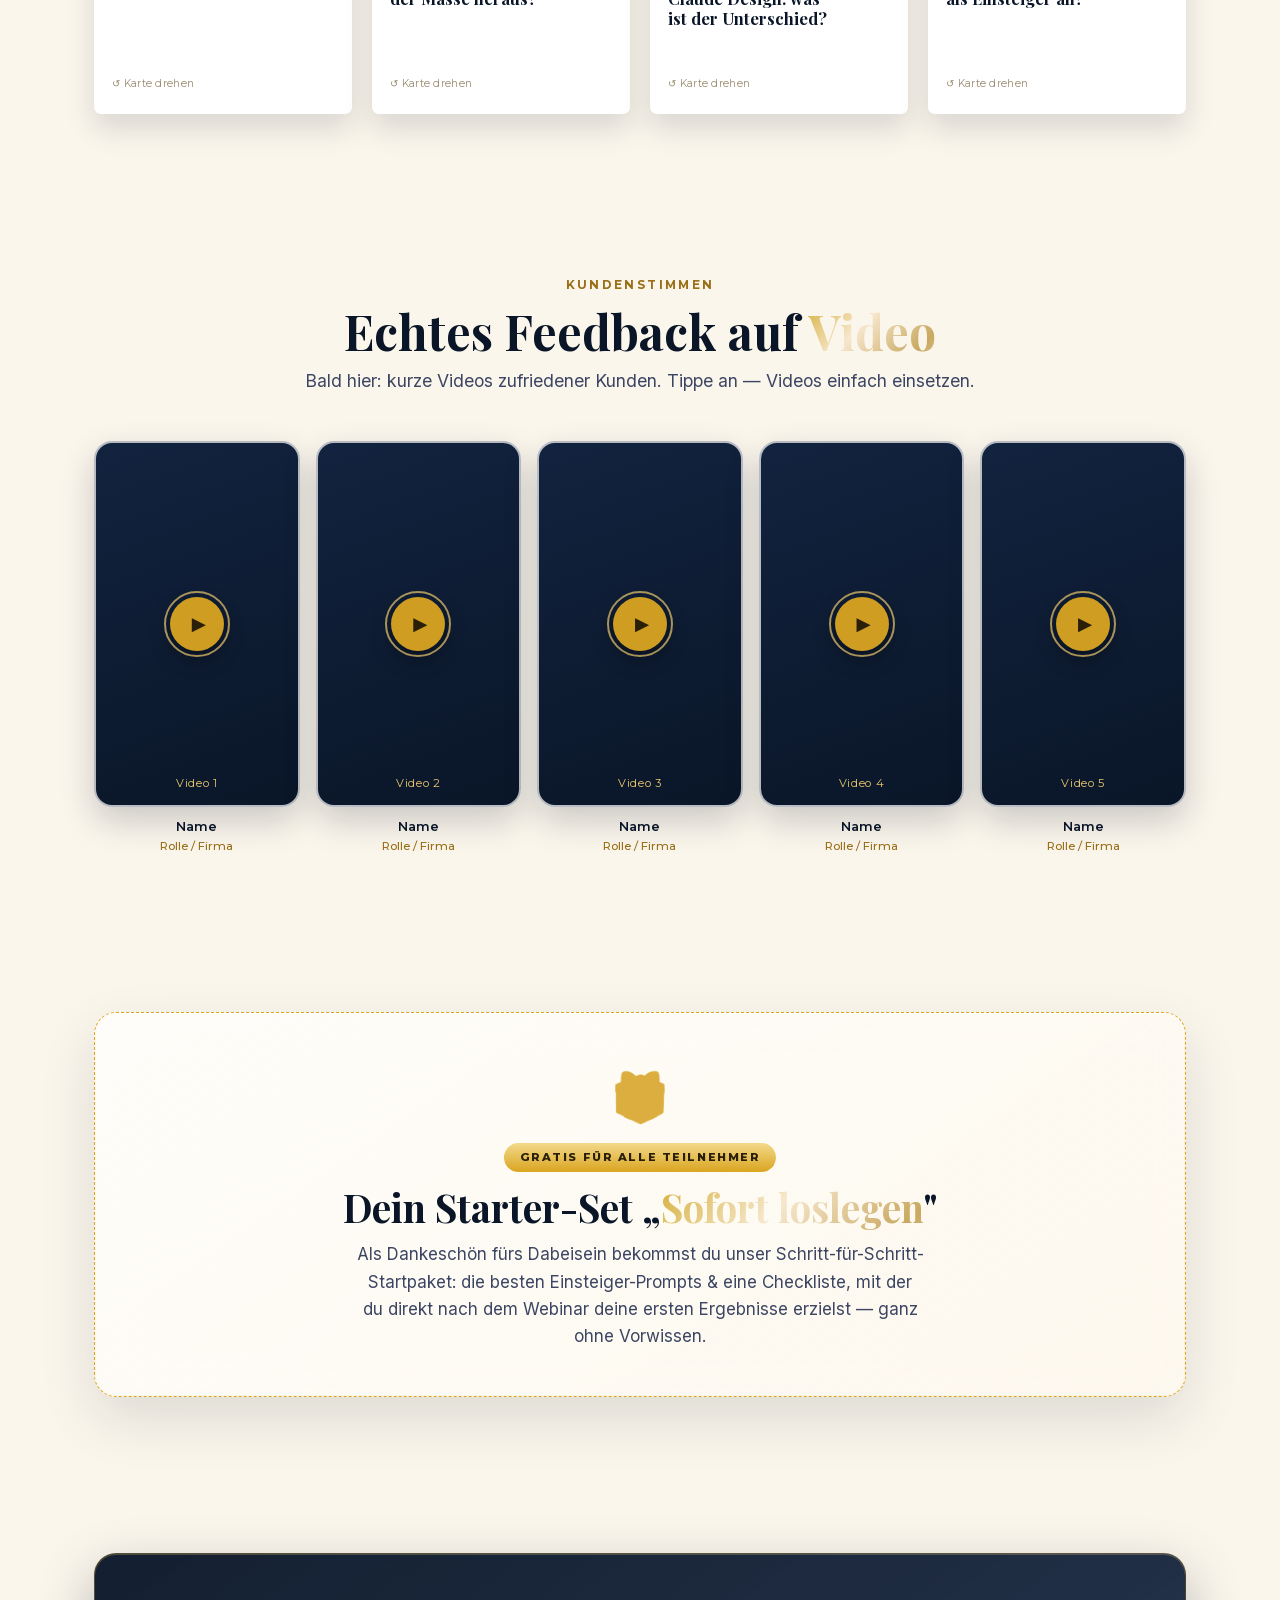
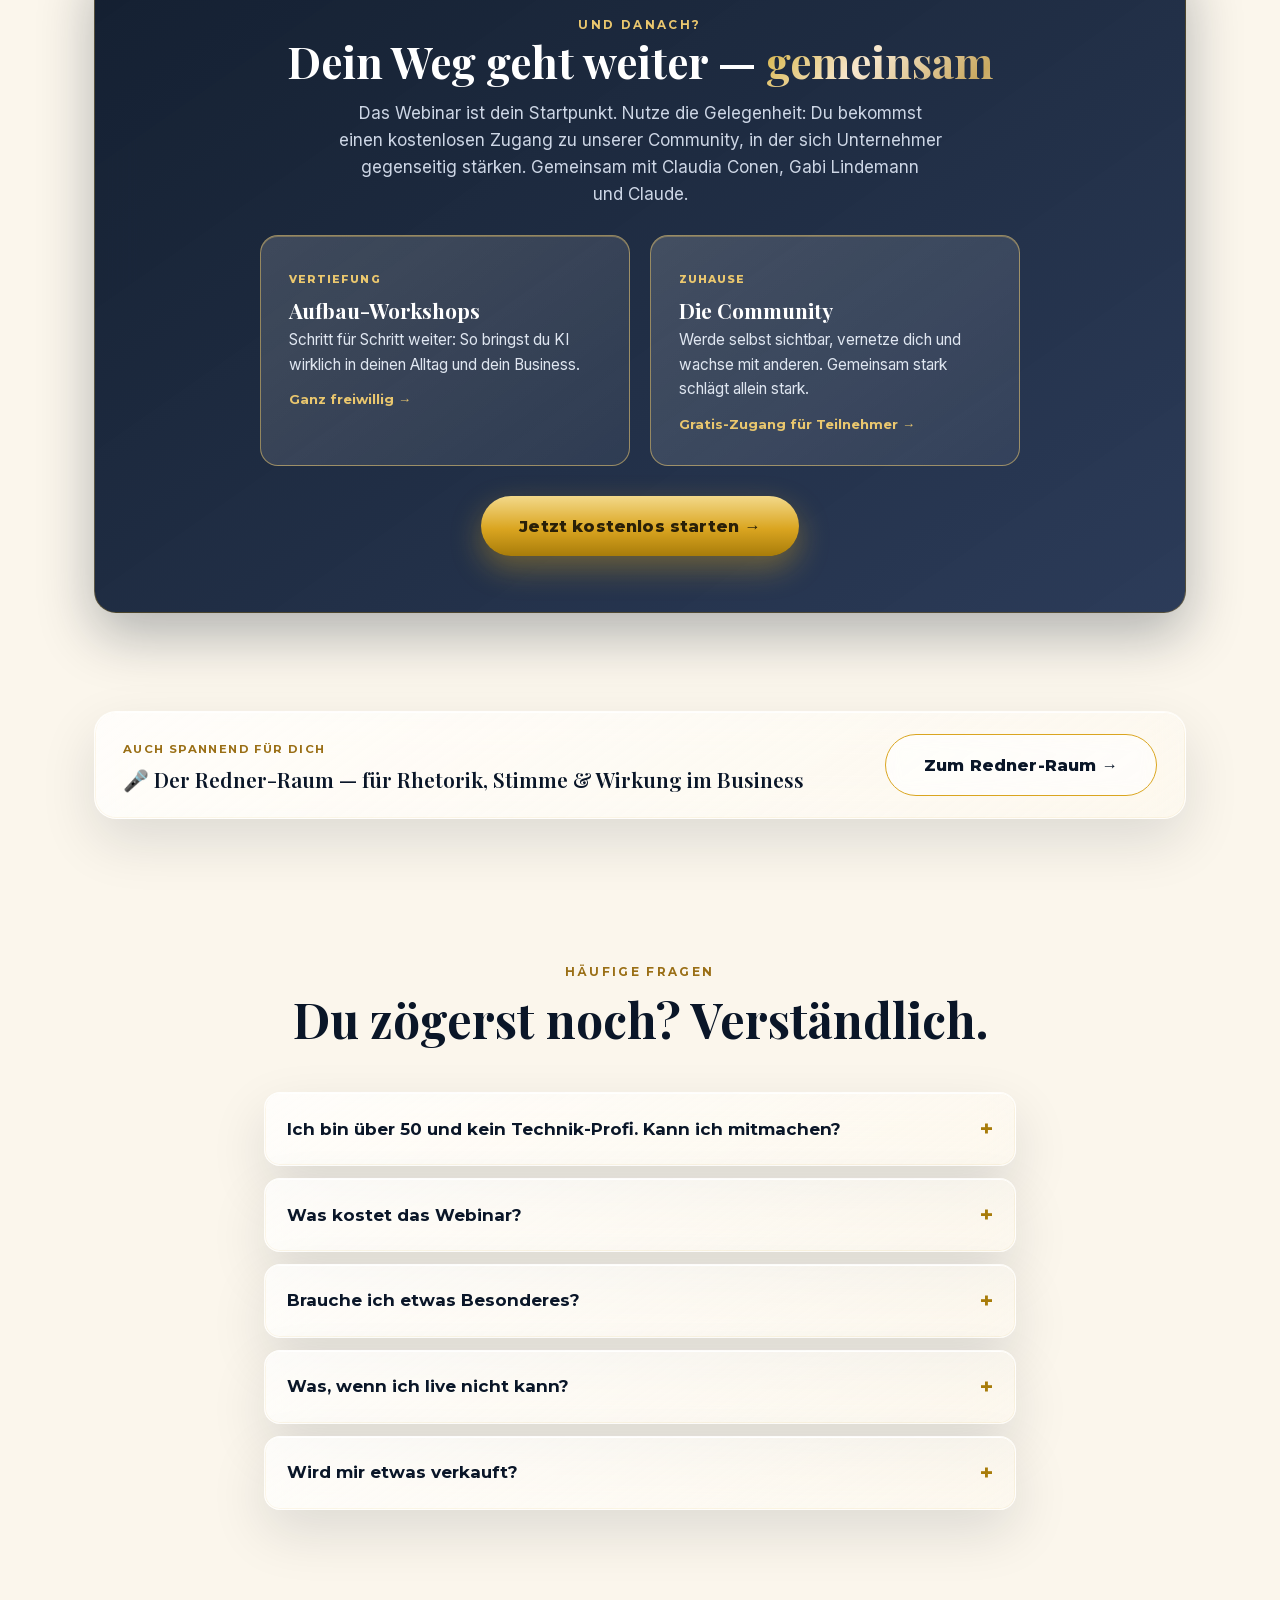
==== commit 624ac511: "Manifest-Text gekuerzt auf 4 Zeilen (Einzigartigkeit + KI-Prozess-Power) Co-Authored-By: Claude Opus" ====
--- a/index.html
+++ b/index.html
@@ -578,13 +578,9 @@
   <div class="wrap">
     <span class="mf-eyebrow">Dein Moment</span>
     <div class="mf-lines">
-      <span class="mf-line">Spürst du es? Die Welt dreht sich schneller.</span>
-      <span class="mf-line">KI ist längst da — und sie geht nicht mehr weg.</span>
-      <span class="mf-line">Du kannst sie ignorieren. Oder sie für <span class="shimmer">dich</span> arbeiten lassen.</span>
-      <span class="mf-line">Wer wartet, wird ersetzt. Wer handelt, wird gebraucht.</span>
-      <span class="mf-line">KI ersetzt dich nicht — sie <span class="shimmer">verstärkt</span>, was dich einzigartig macht.</span>
-      <span class="mf-line">Eins kann sie nie sein: <span class="shimmer">du.</span> Ein Mensch. Das ist dein Vorsprung.</span>
-      <span class="mf-line mf-soft">Du musst kein Profi sein. Nur bereit.</span>
+      <span class="mf-line">Die Zukunft lässt sich nicht aufhalten.</span>
+      <span class="mf-line">Nutze deine menschliche <span class="shimmer">Einzigartigkeit</span> —</span>
+      <span class="mf-line">verstärkt durch die Prozess-Power der <span class="shimmer">KI</span>.</span>
       <span class="mf-line mf-big">Dein Moment ist nicht morgen. Er ist <span class="shimmer">jetzt.</span></span>
     </div>
   </div>
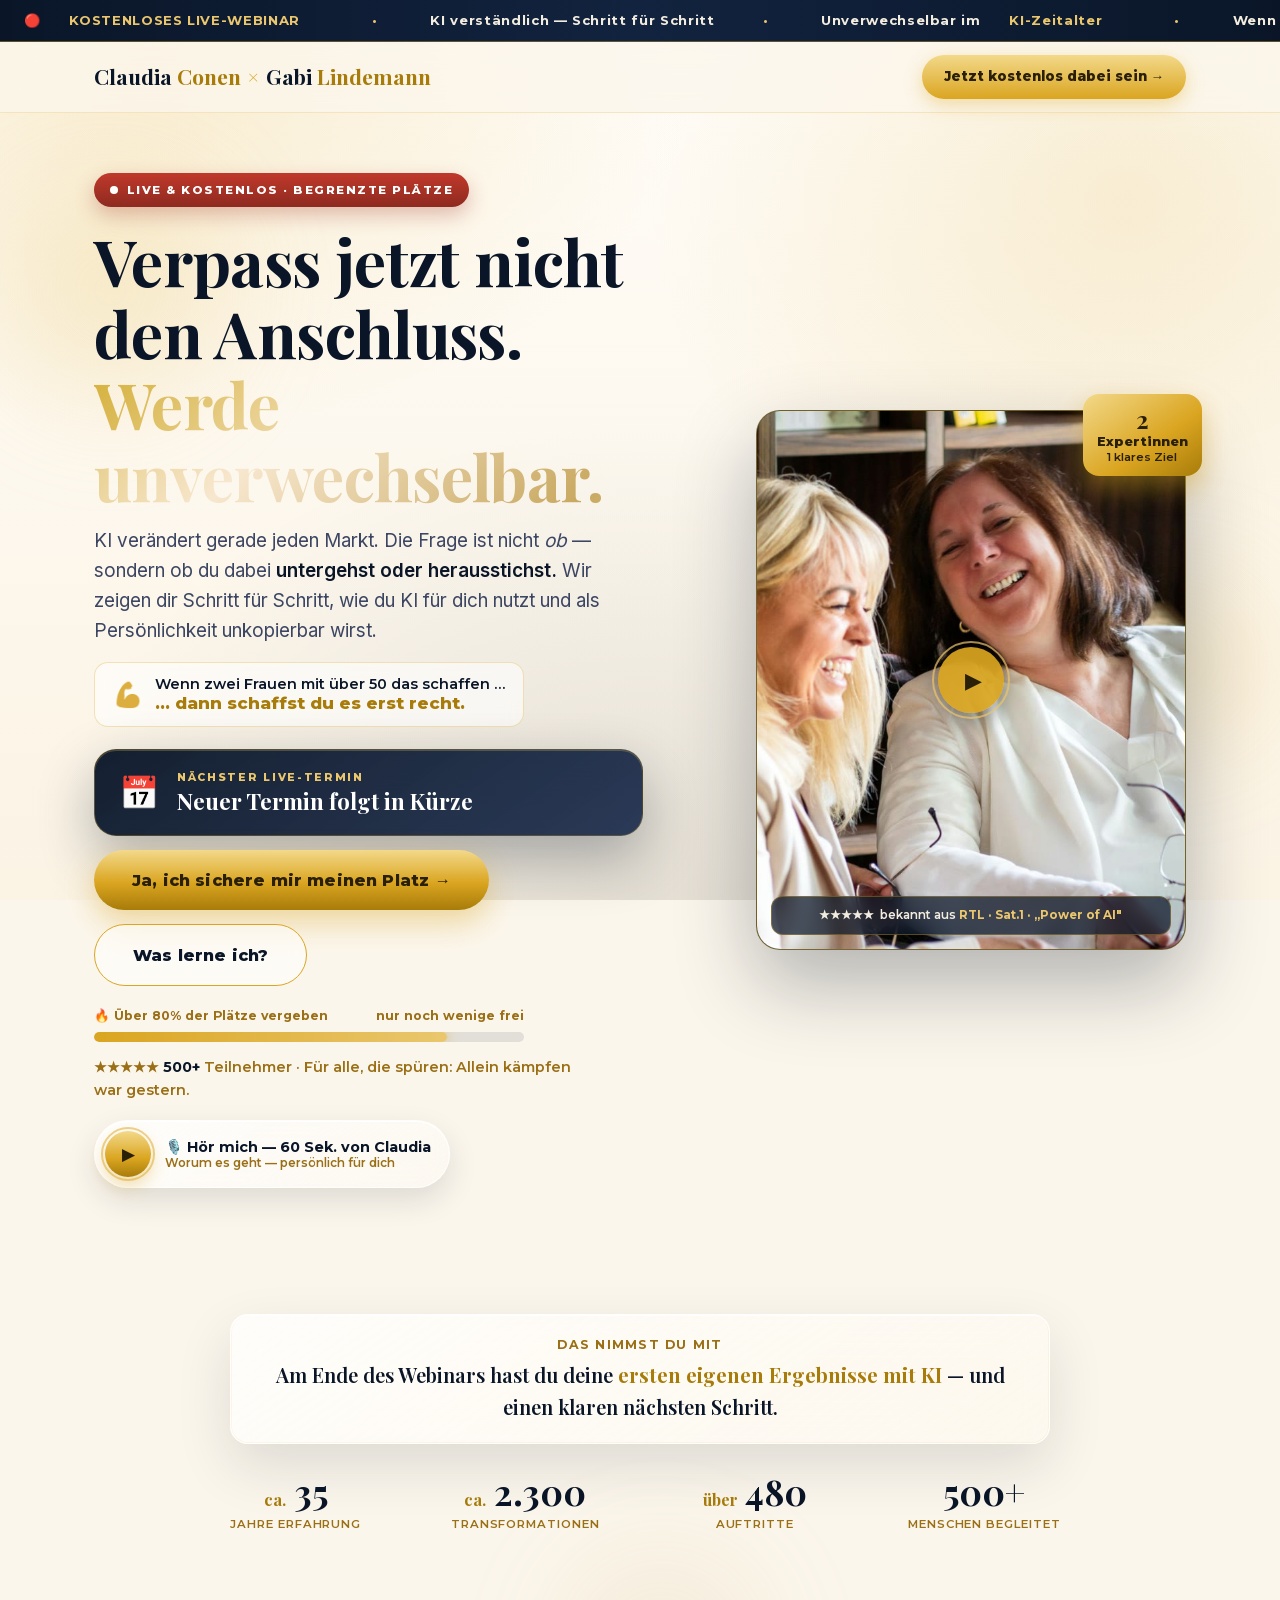
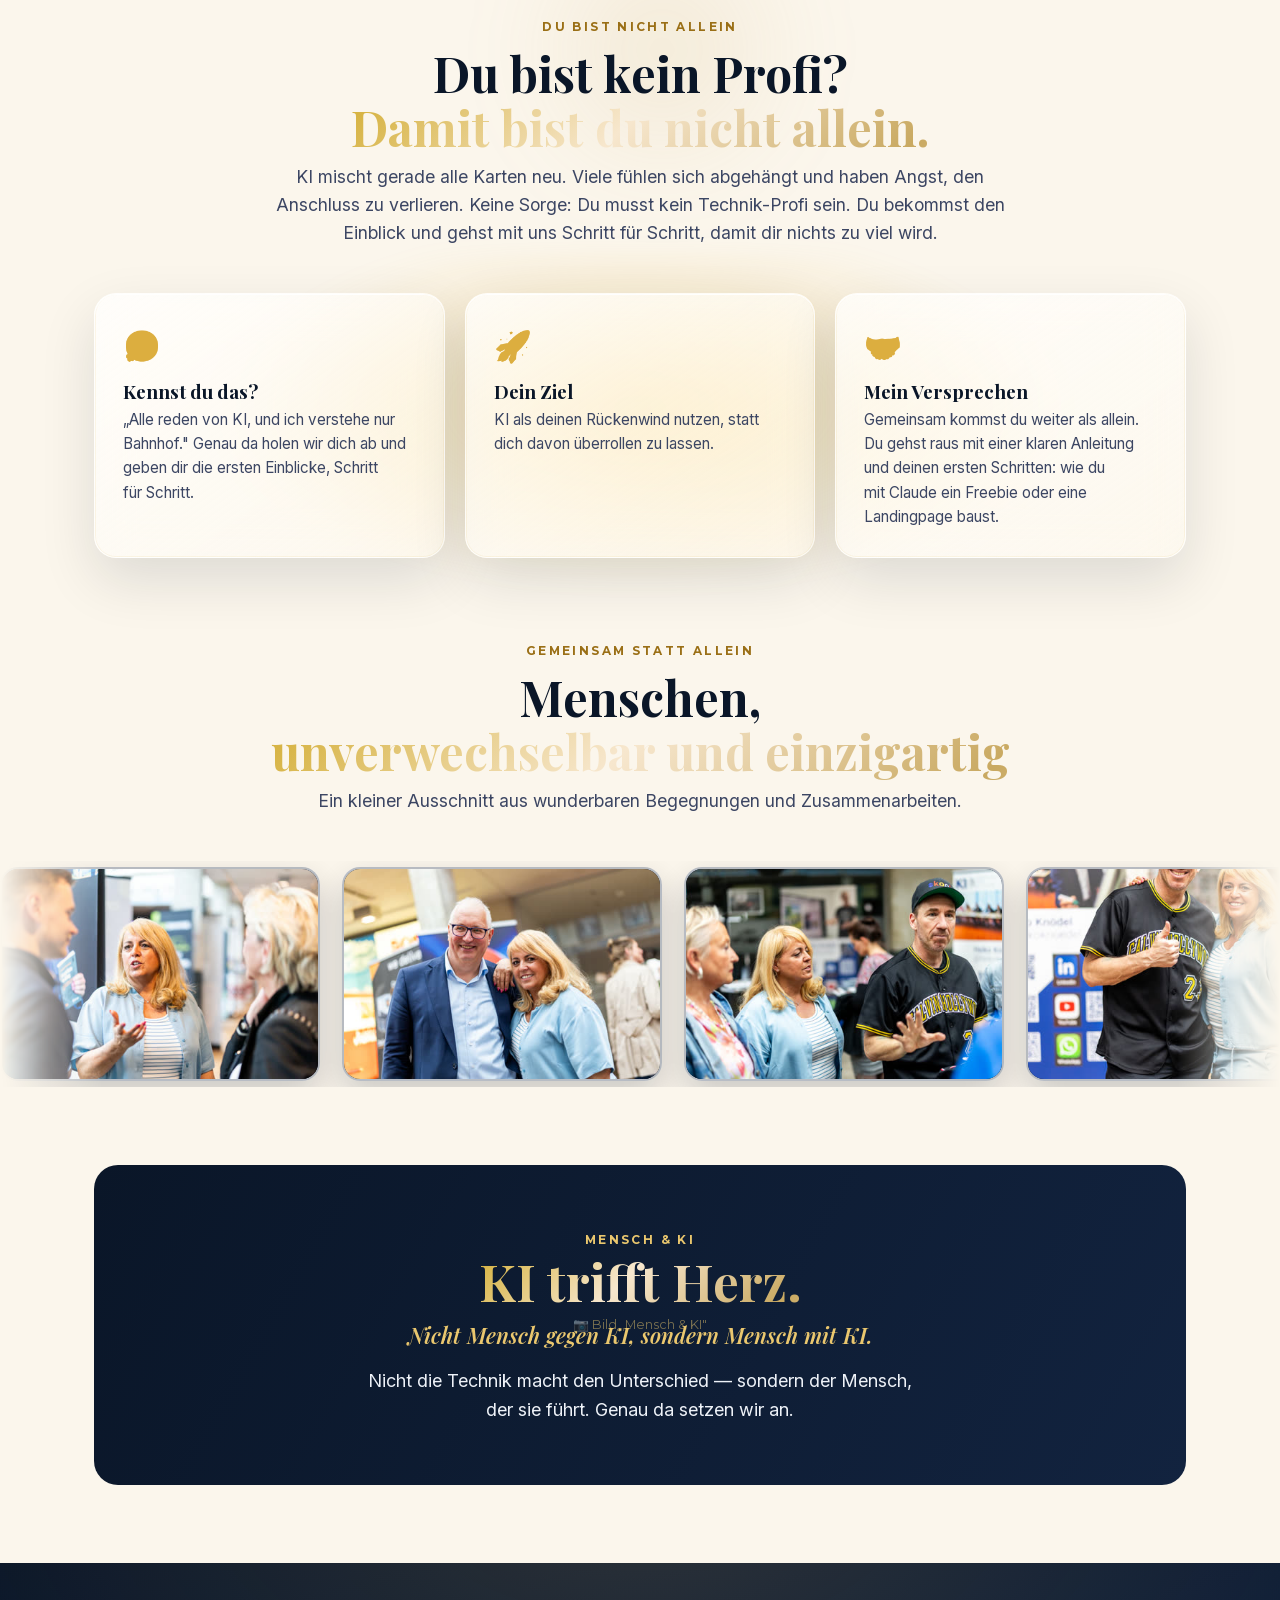
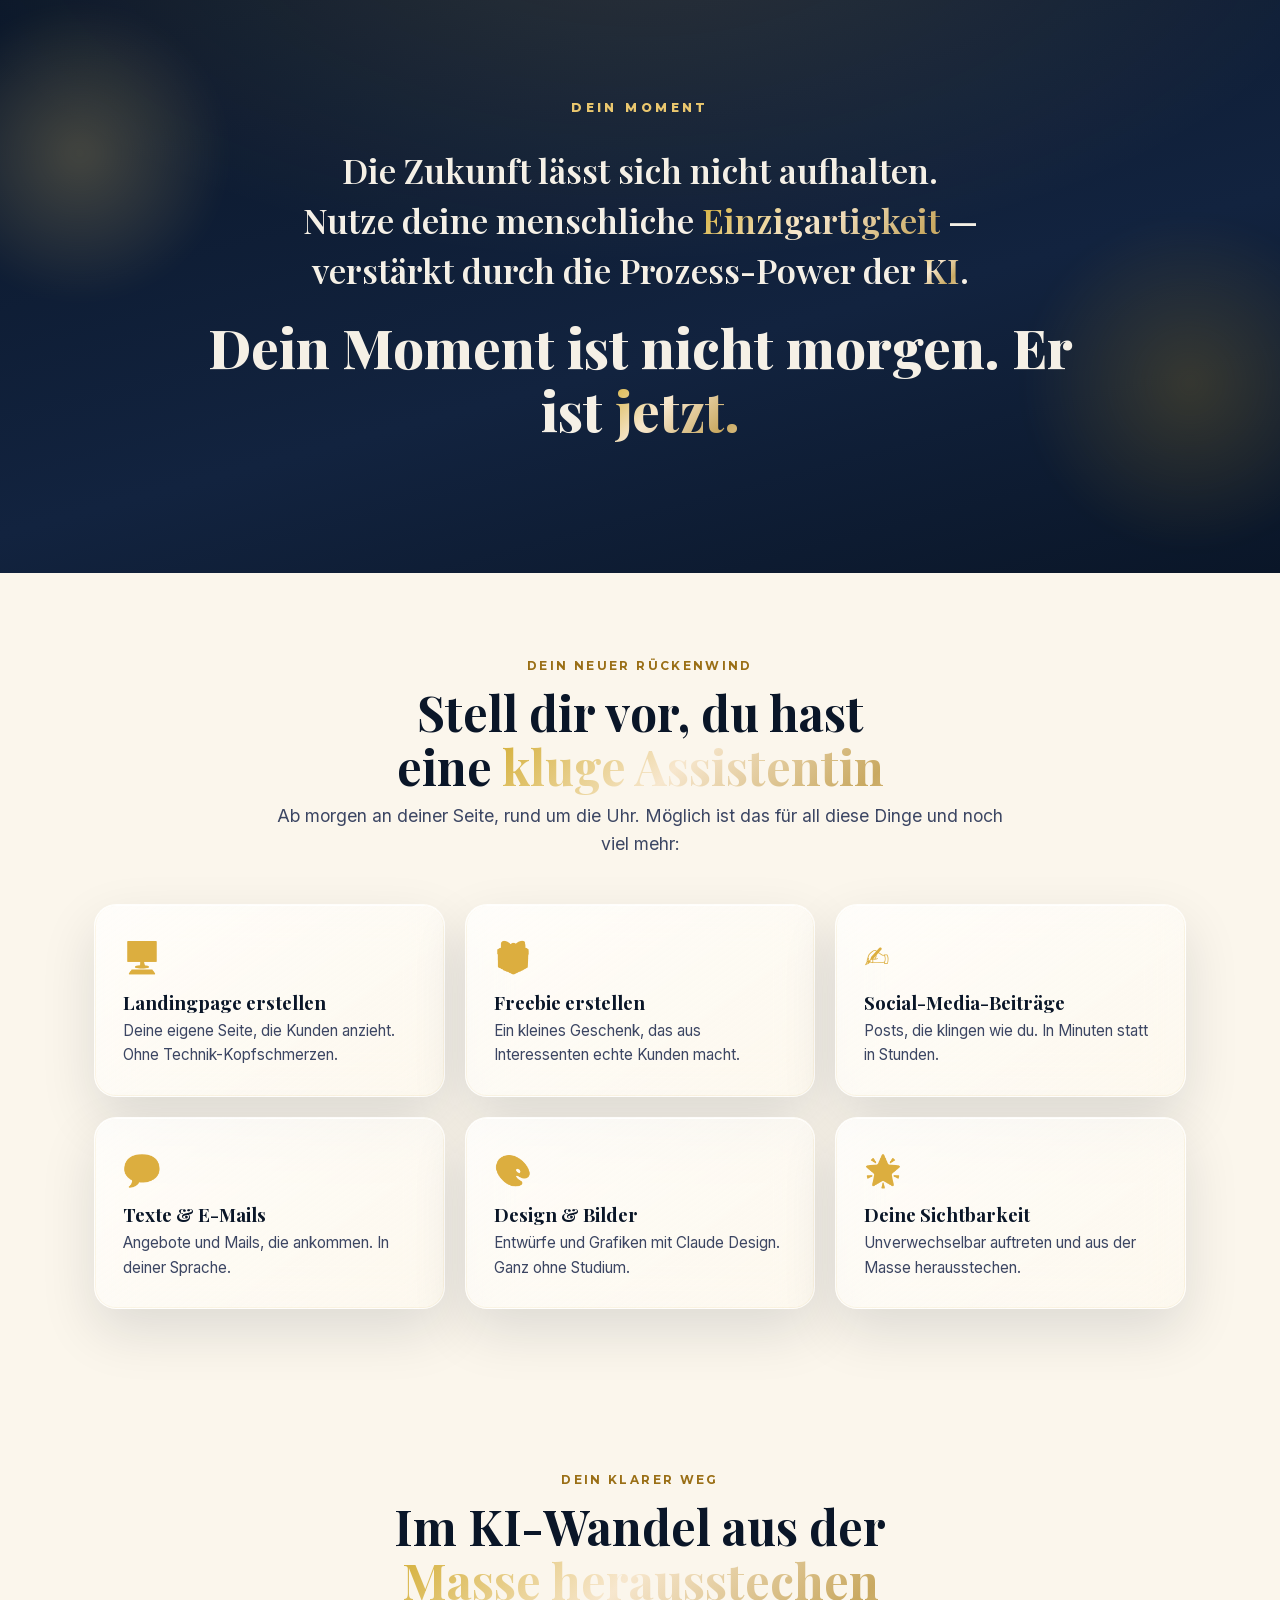
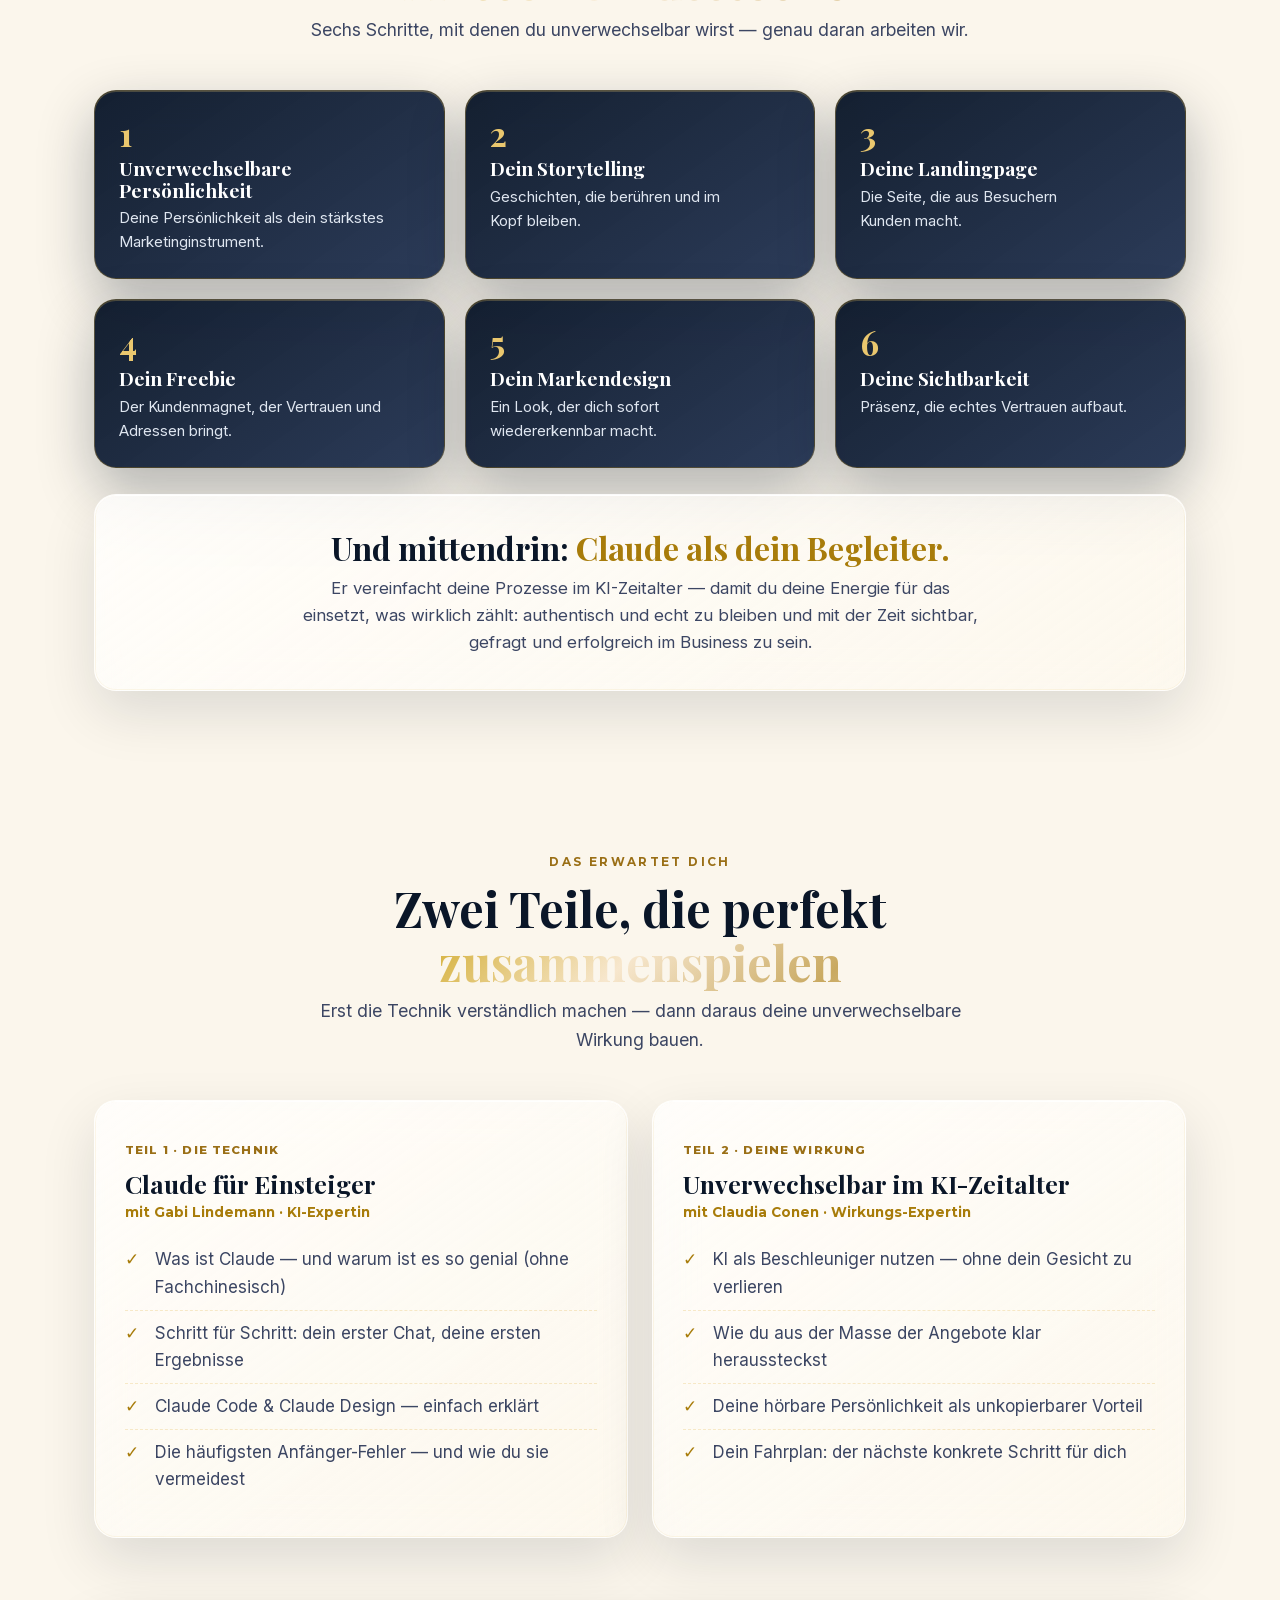
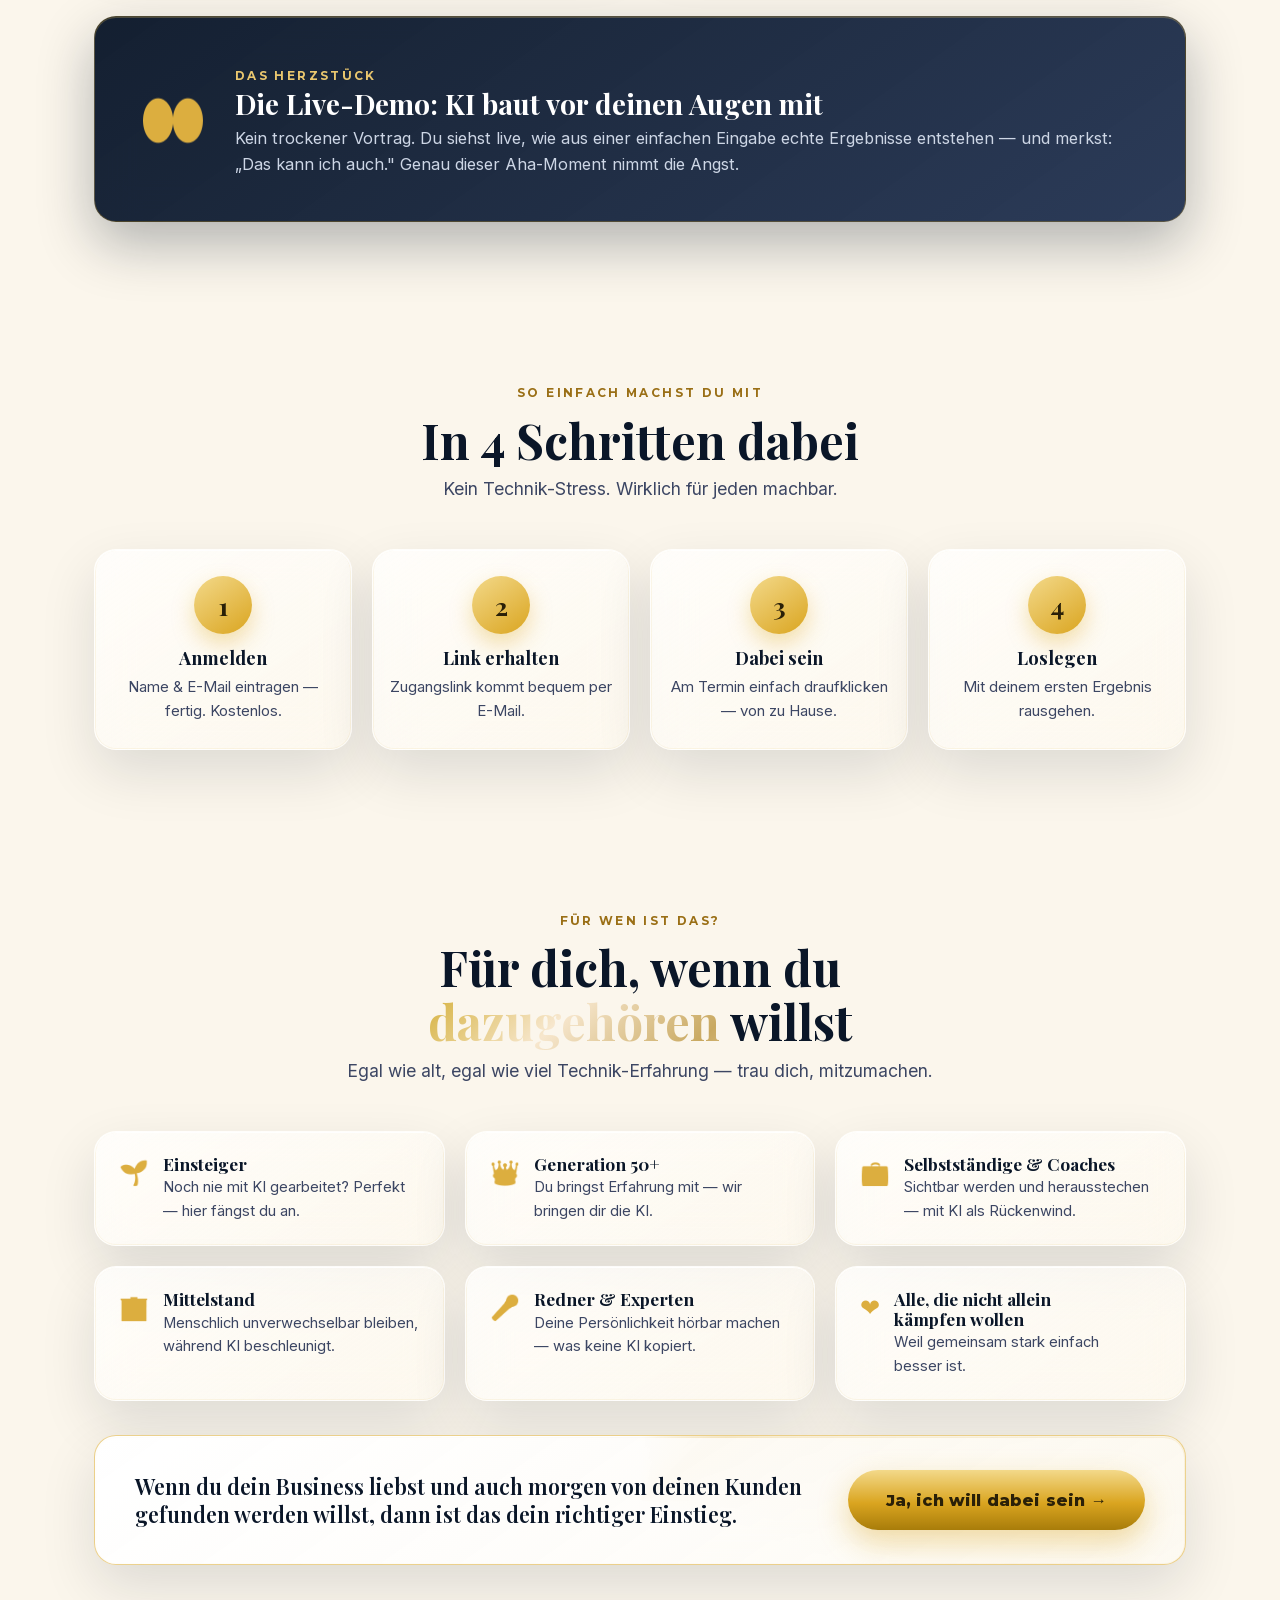
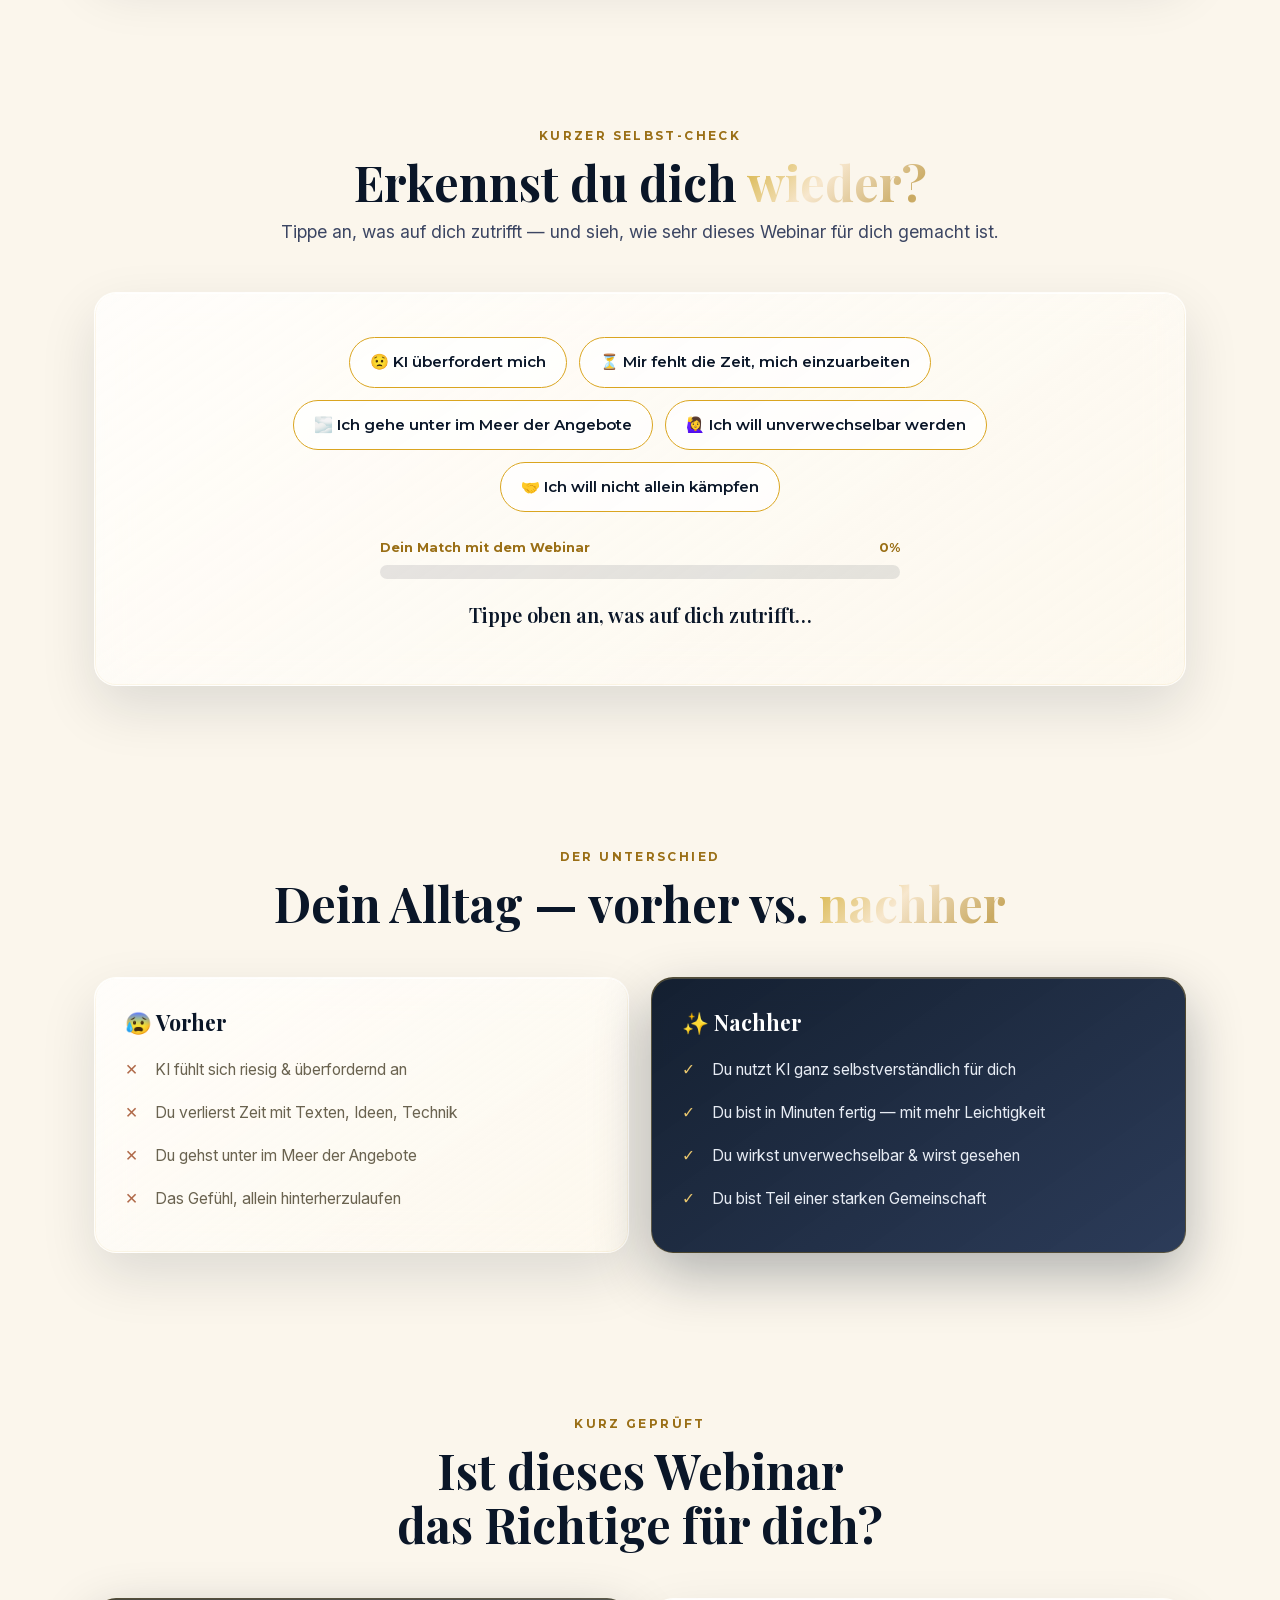
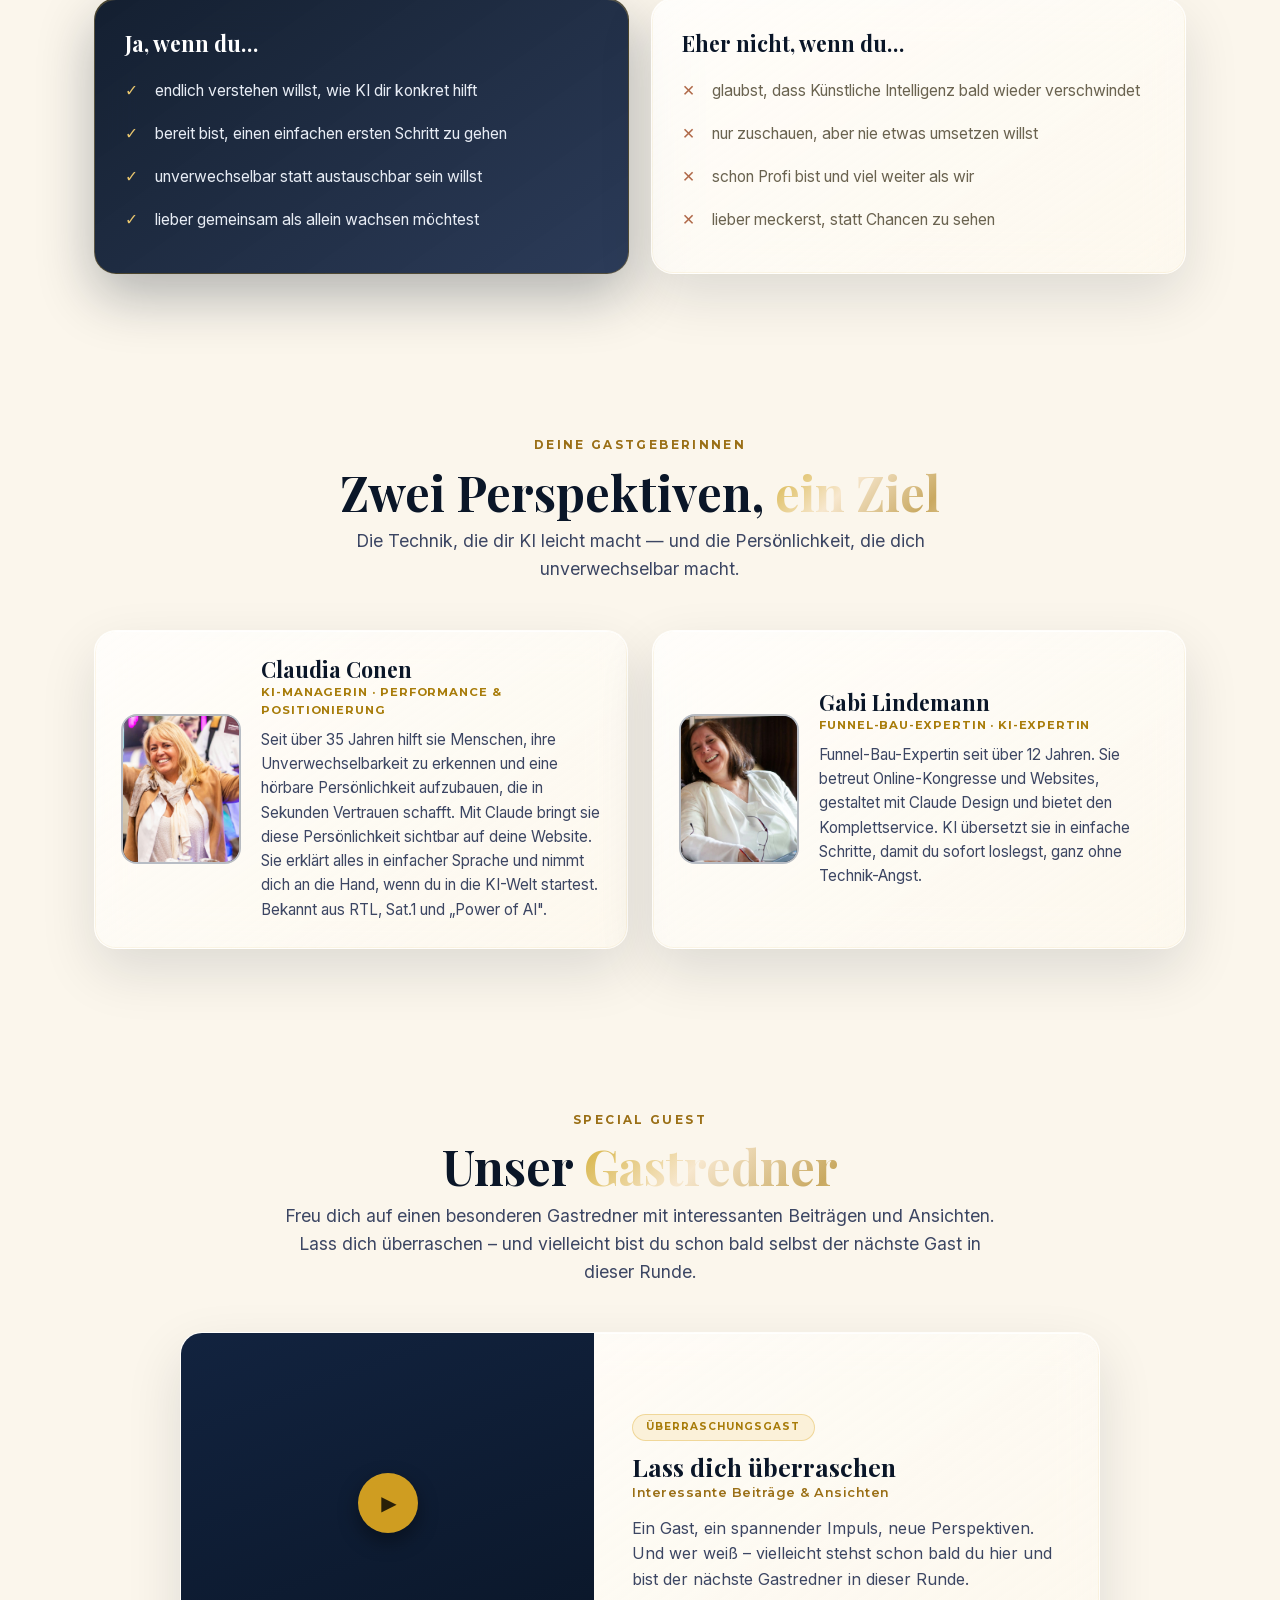
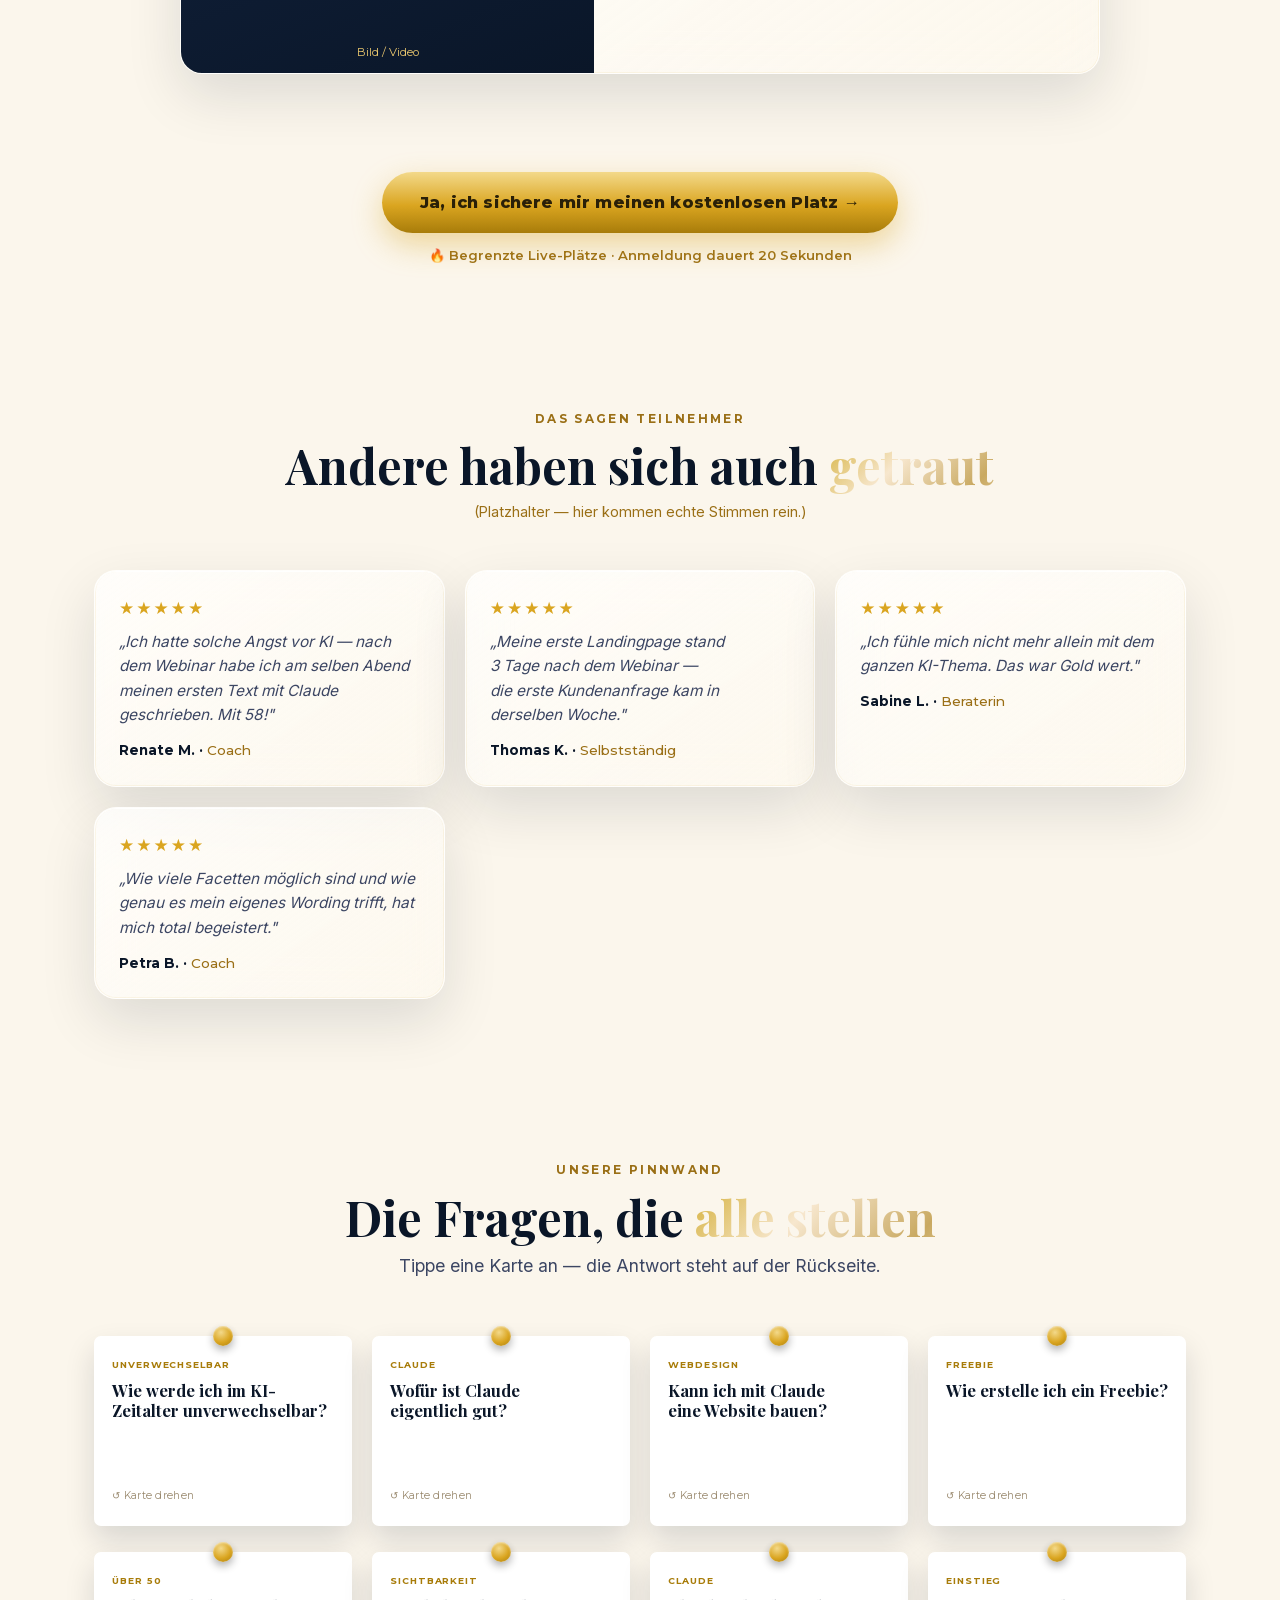
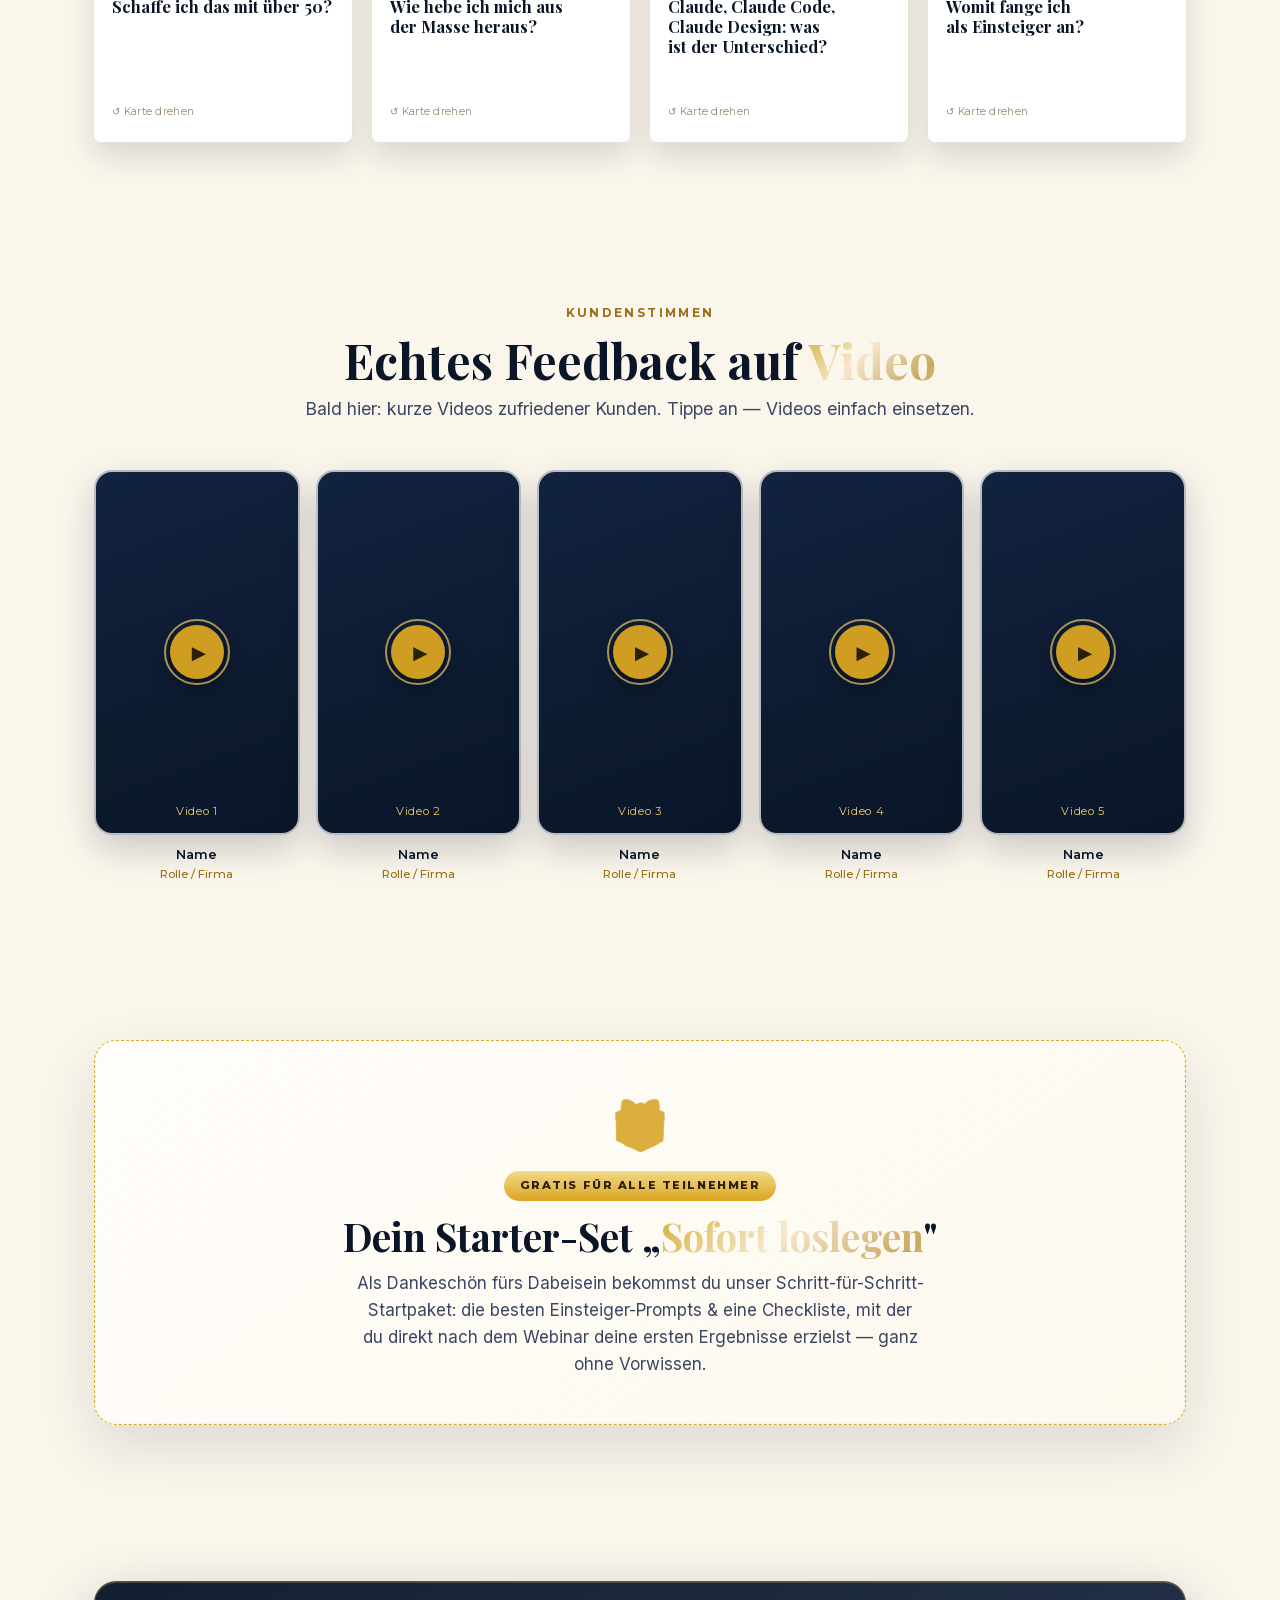
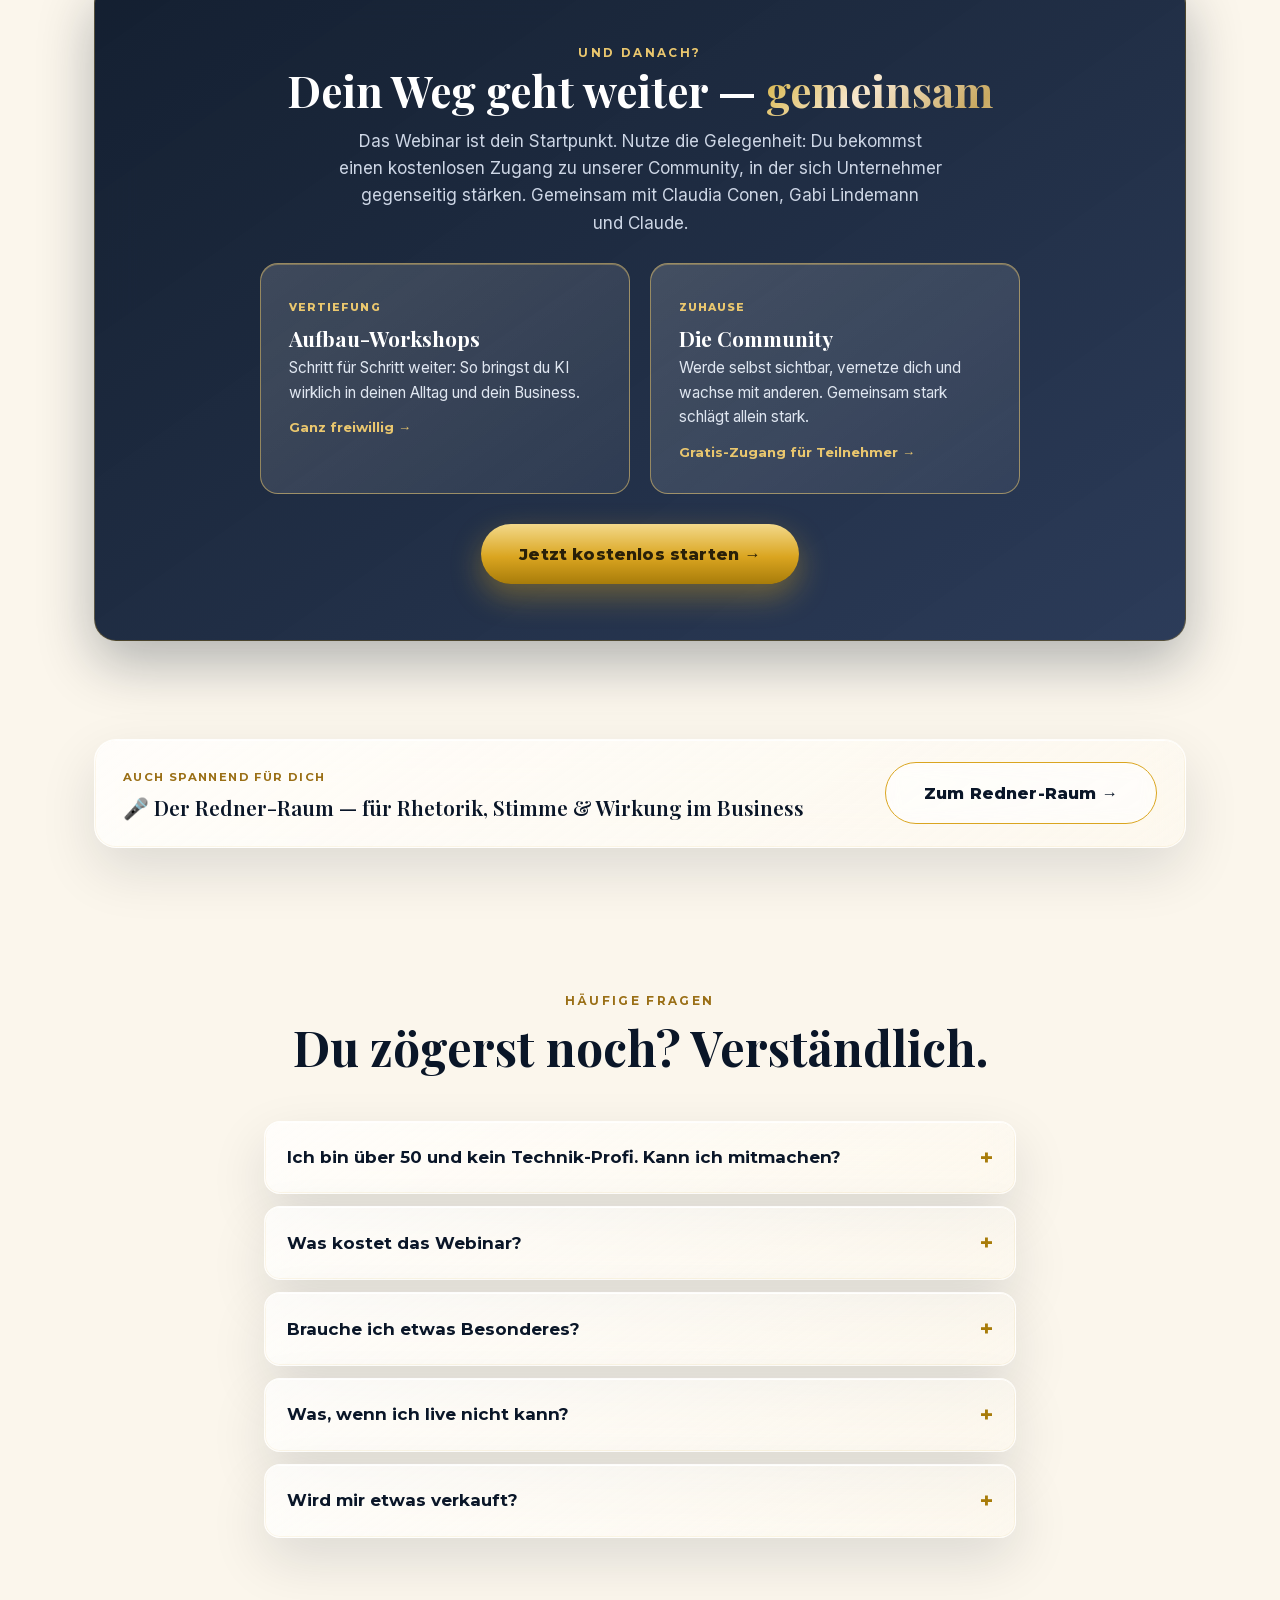
==== commit 95f1cba3: "Gastredner-Text: Ueberraschungsgast + Einladung 'du bist vielleicht der naechste' Co-Authored-By: Cl" ====
--- a/index.html
+++ b/index.html
@@ -864,12 +864,12 @@
     <div class="sh">
       <span class="eyebrow">Special Guest</span>
       <h2>Unser <span class="shimmer">Gastredner</span></h2>
-      <p>Zu diesem Termin haben wir einen besonderen Gast eingeladen – mit einem spannenden Impuls rund um KI:</p>
+      <p>Freu dich auf einen besonderen Gastredner mit interessanten Beiträgen und Ansichten. Lass dich überraschen – und vielleicht bist du schon bald selbst der nächste Gast in dieser Runde.</p>
     </div>
     <!-- 👉 GAST EINSETZEN: Bild: <img src="assets/gaeste/gast.jpg" alt="Name"> · Video: <video controls playsinline poster="assets/gaeste/gast.jpg"><source src="assets/gaeste/gast.mp4" type="video/mp4"></video> · sonst bleibt der Play-Platzhalter -->
     <div class="glass guest-feature">
       <div class="gmedia" onclick="alert('🎬 Gastredner-Bild oder -Video hier einsetzen: assets/gaeste/gast.jpg oder assets/gaeste/gast.mp4')"><!-- <img src="assets/gaeste/gast.jpg" alt=""> --><span class="gplay">&#9654;</span><span class="gph">Bild / Video</span></div>
-      <div class="gbody"><span class="gtag">KI-Thema</span><h3>Name des Gasts</h3><div class="grole">Expertise / Firma</div><p>Kurzer Text: Worüber spricht dieser Gast und was nimmst du konkret aus seinem Impuls mit?</p></div>
+      <div class="gbody"><span class="gtag">Überraschungsgast</span><h3>Lass dich überraschen</h3><div class="grole">Interessante Beiträge &amp; Ansichten</div><p>Ein Gast, ein spannender Impuls, neue Perspektiven. Und wer weiß – vielleicht stehst schon bald du hier und bist der nächste Gastredner in dieser Runde.</p></div>
     </div>
   </div>
 </section>
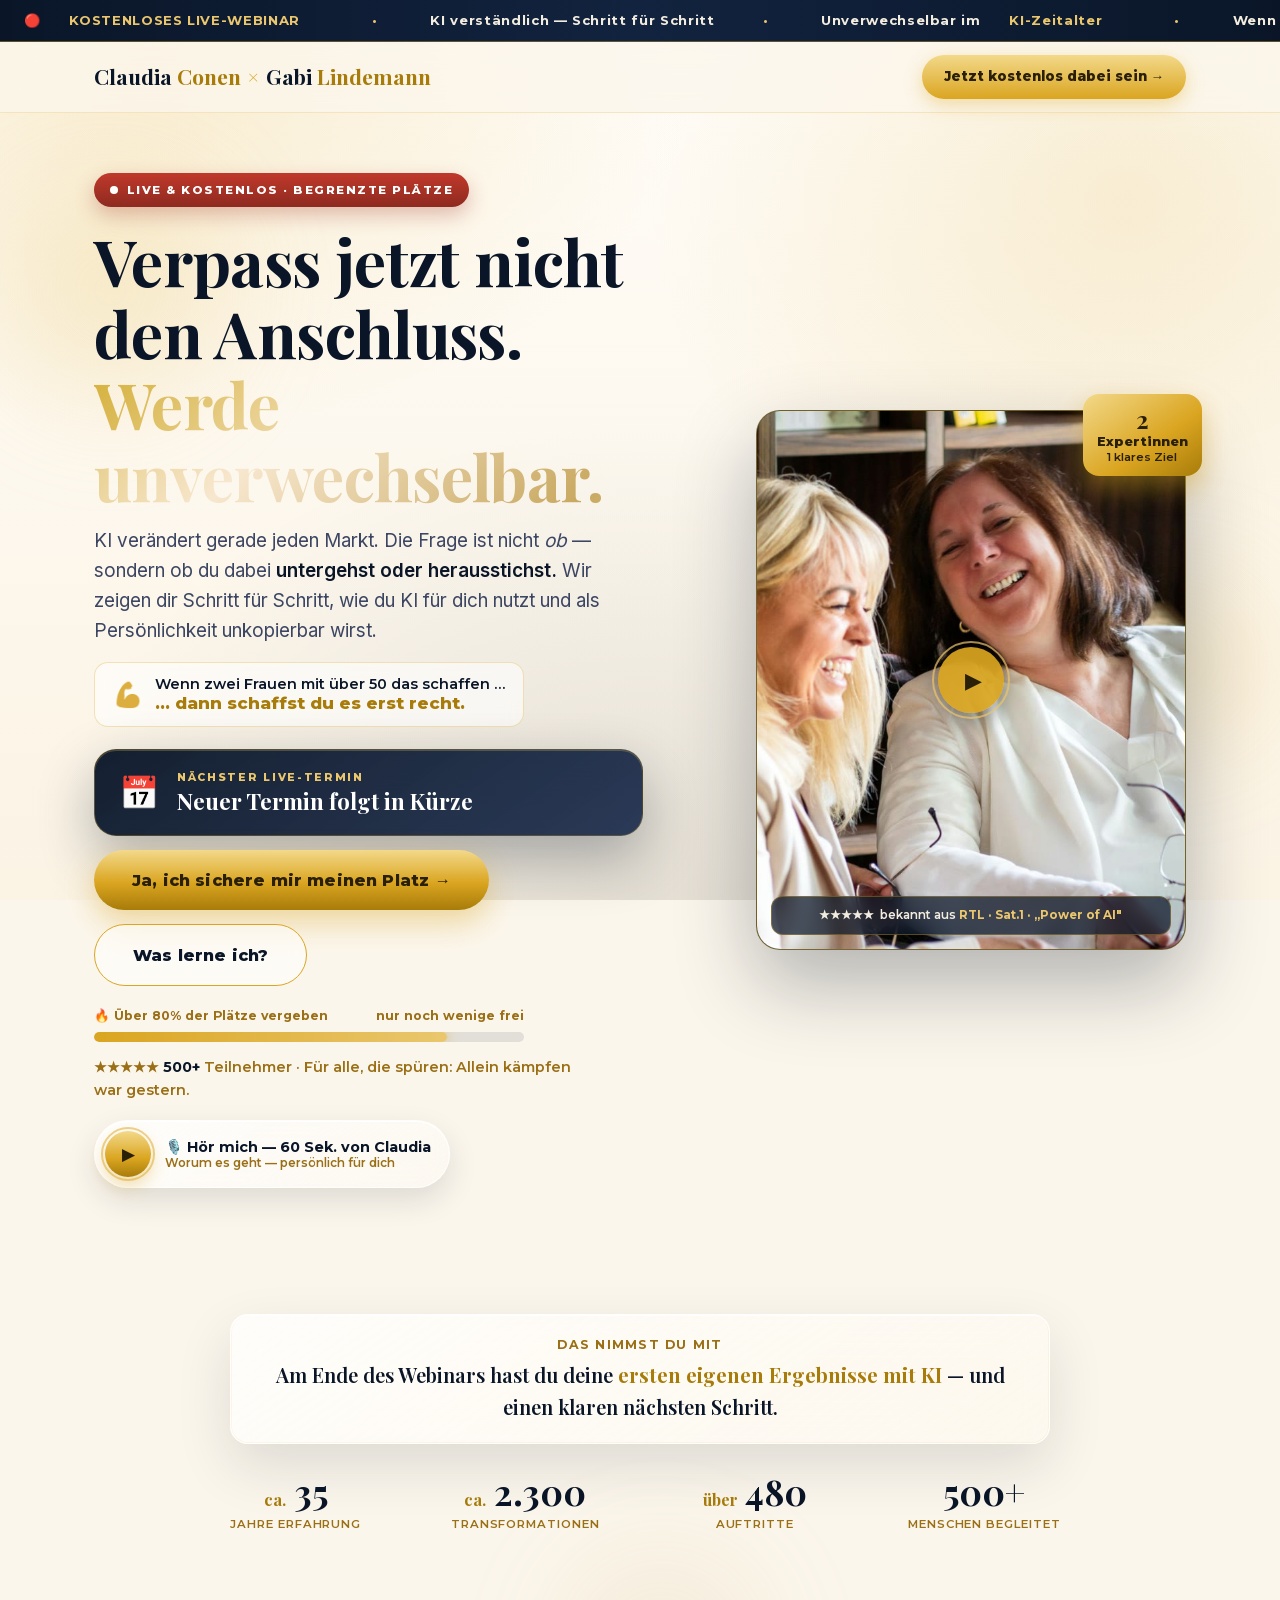
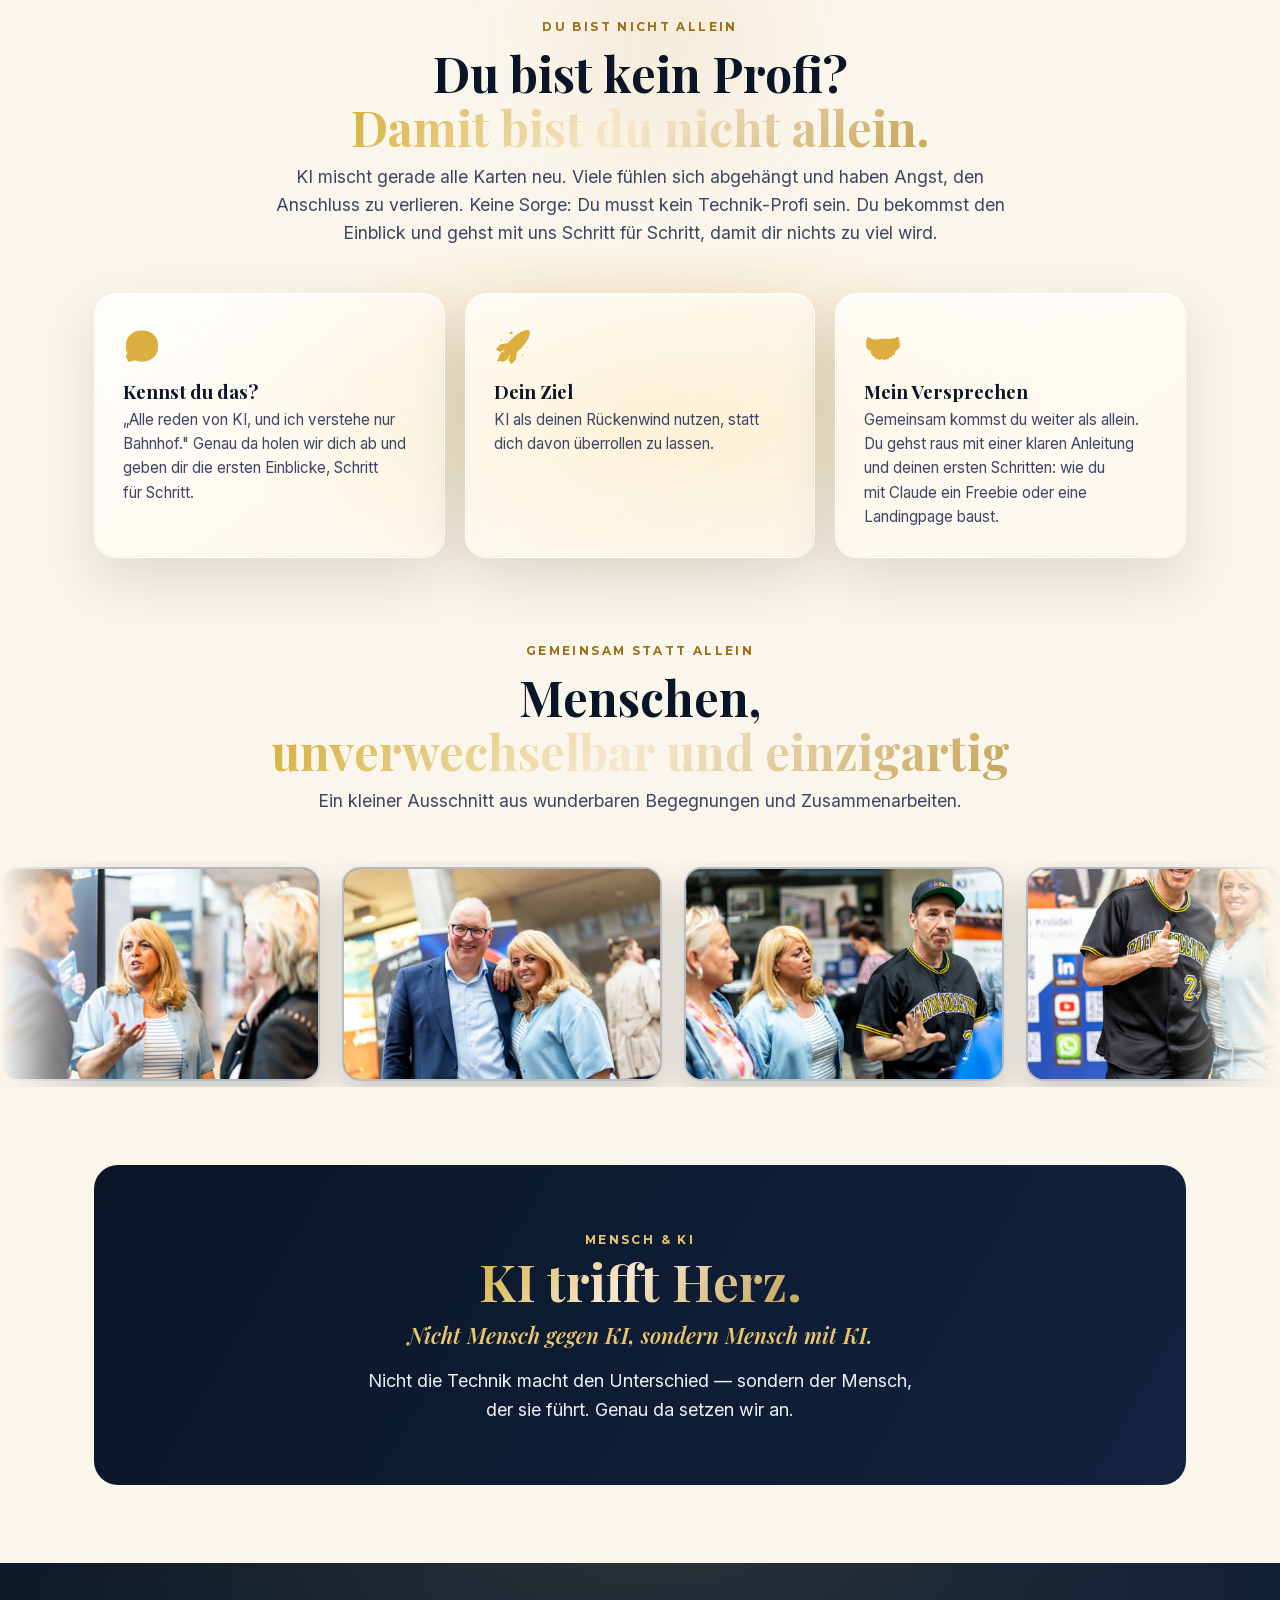
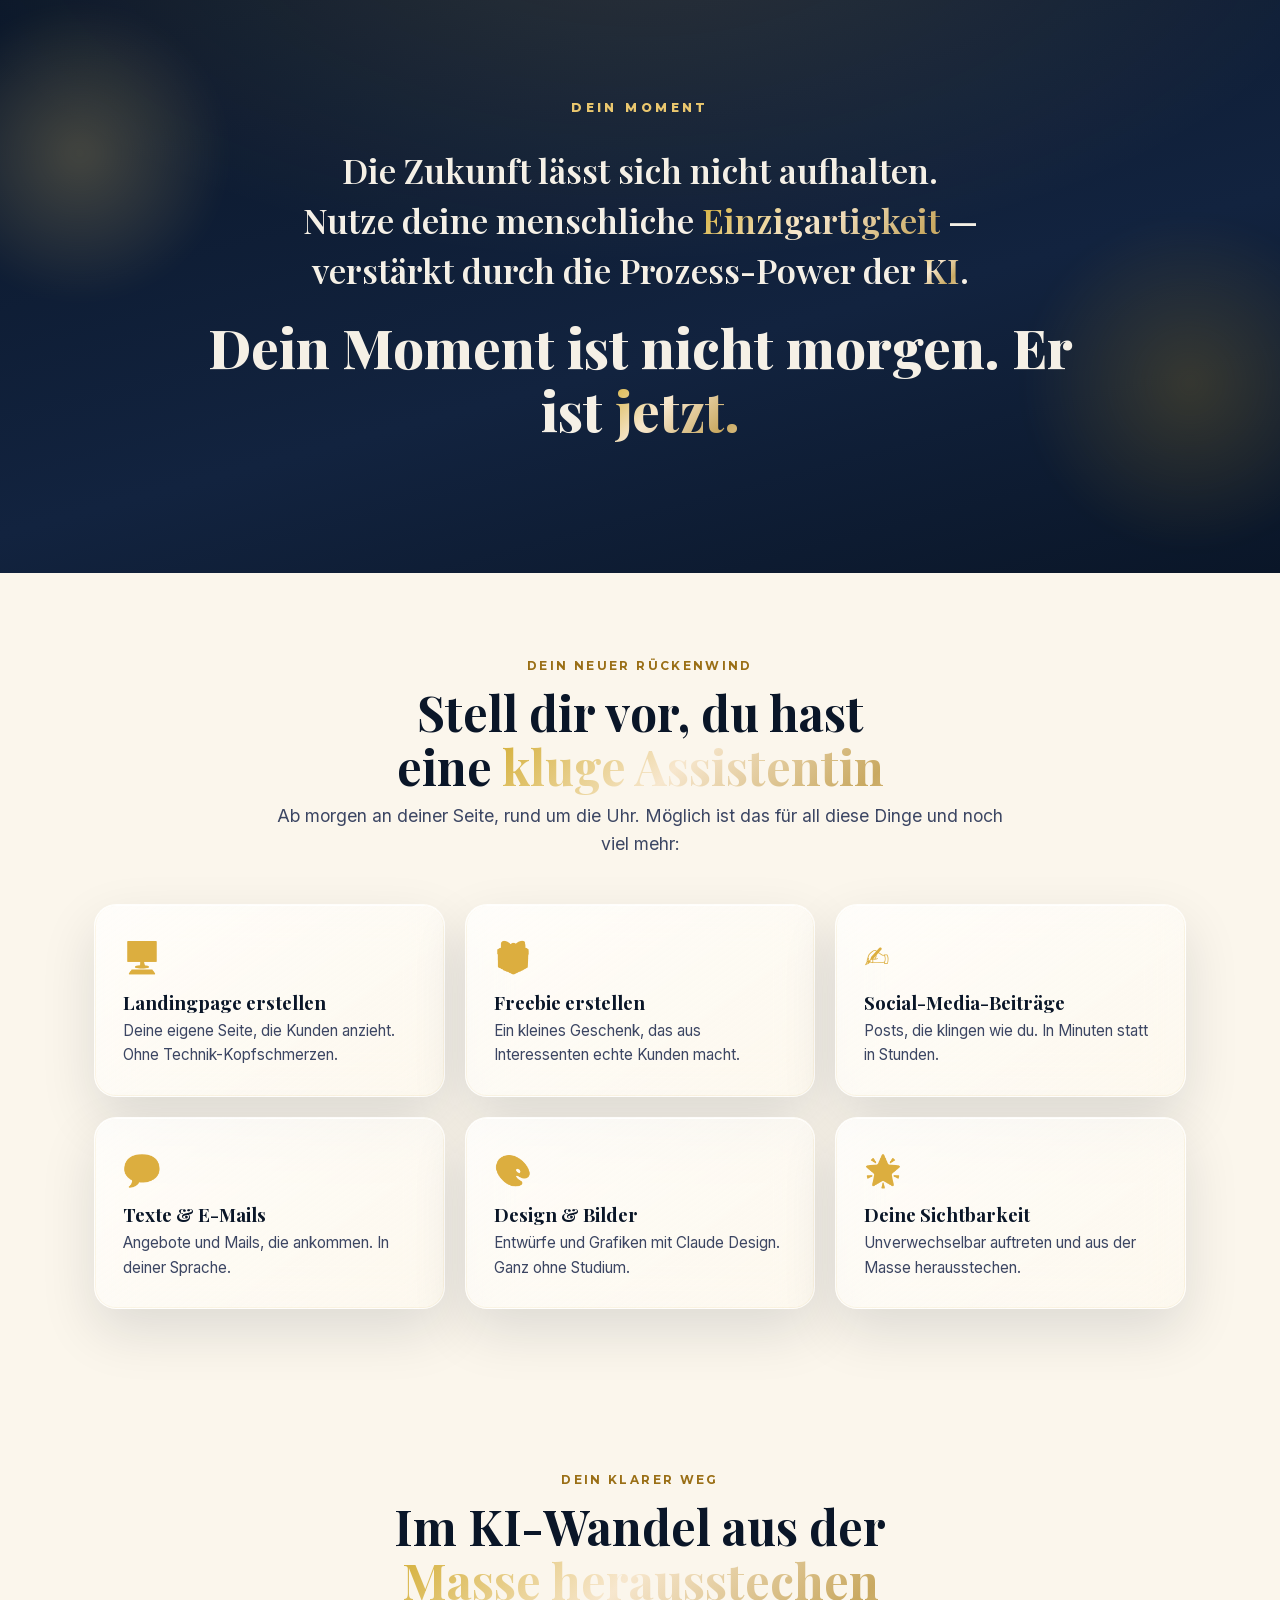
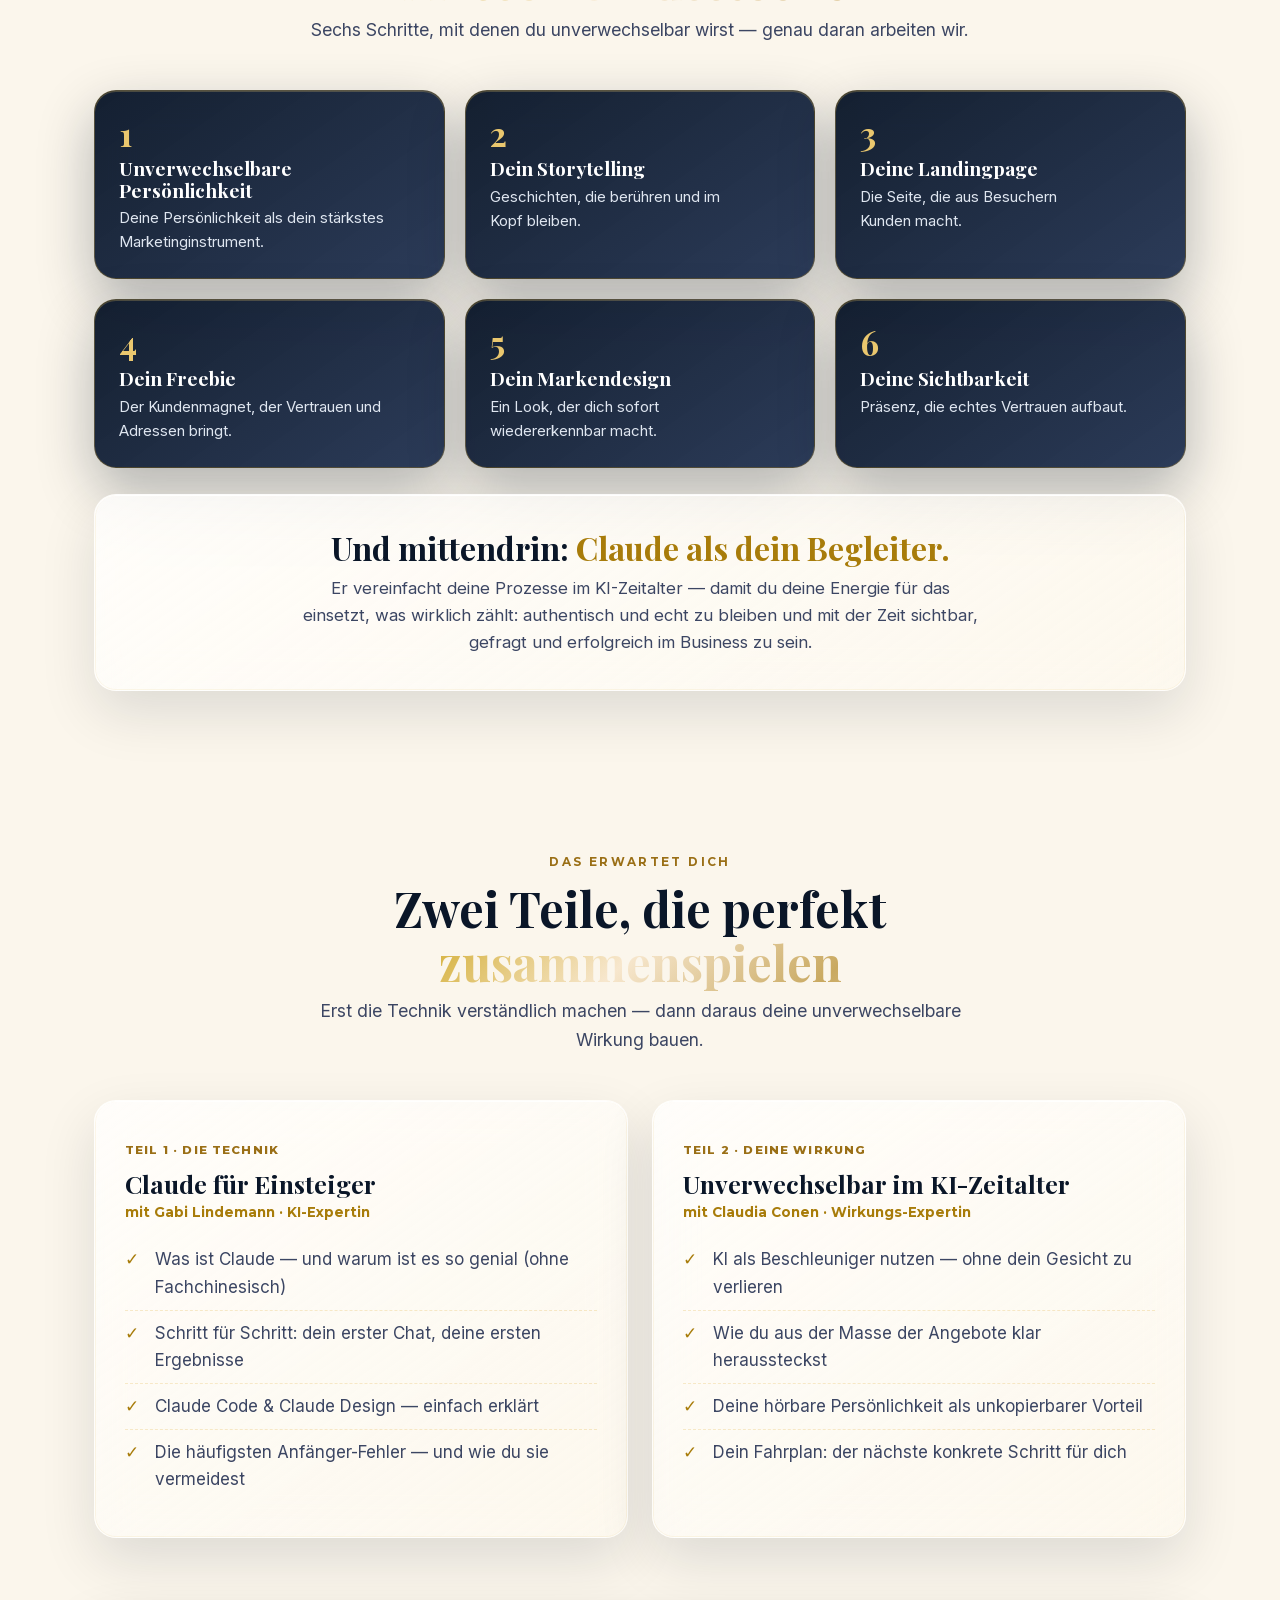
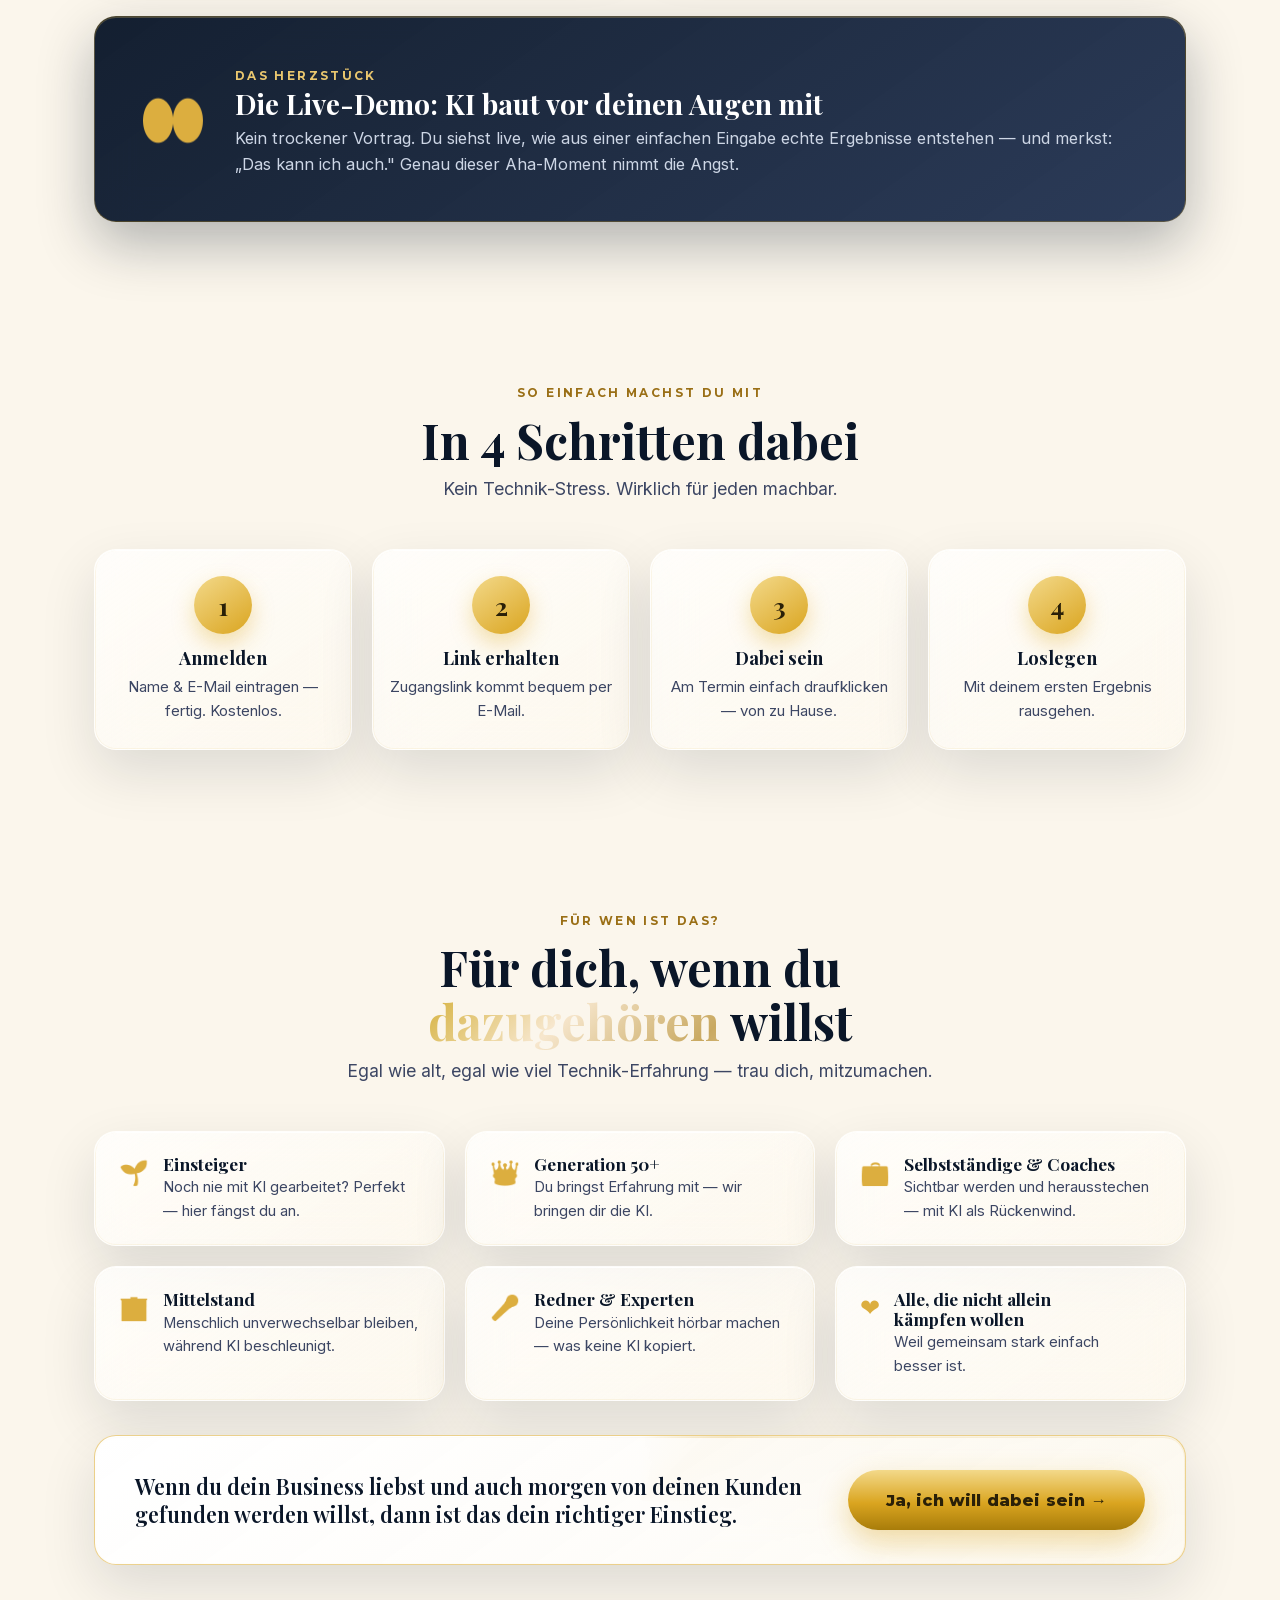
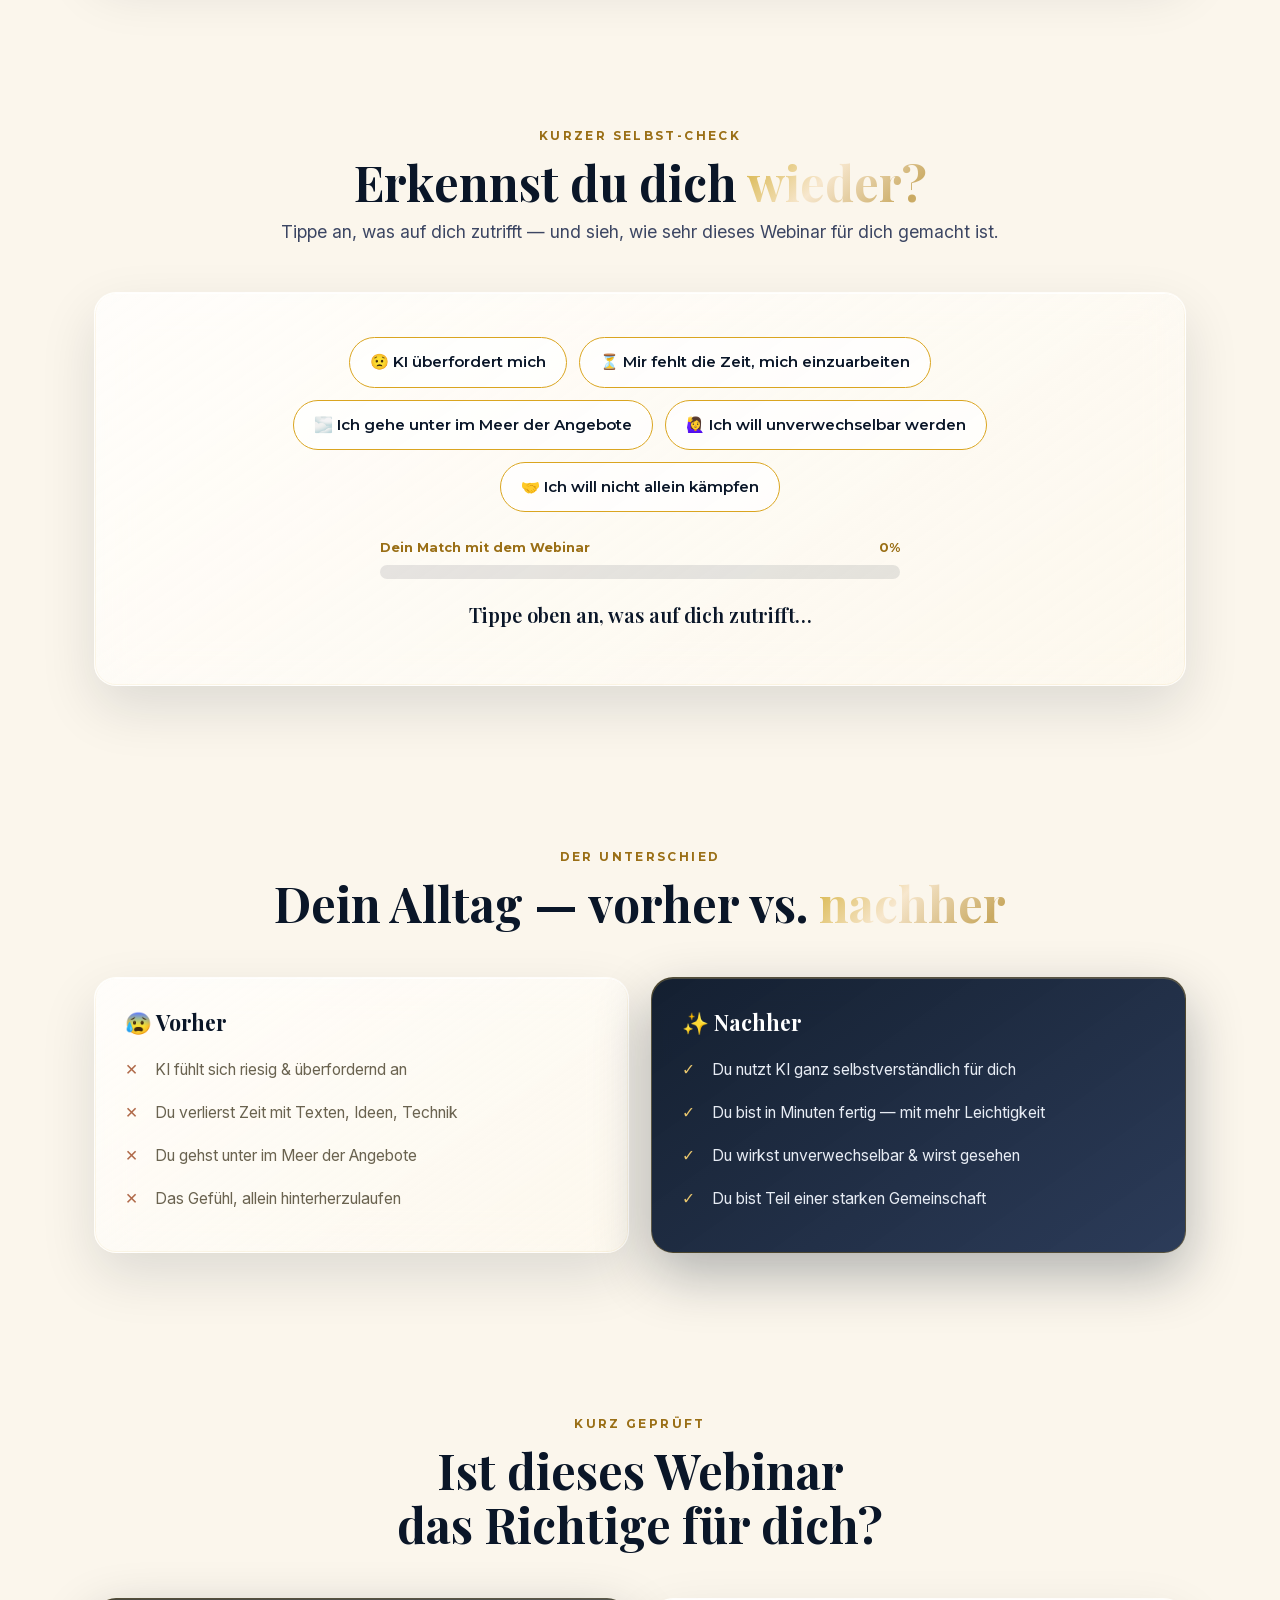
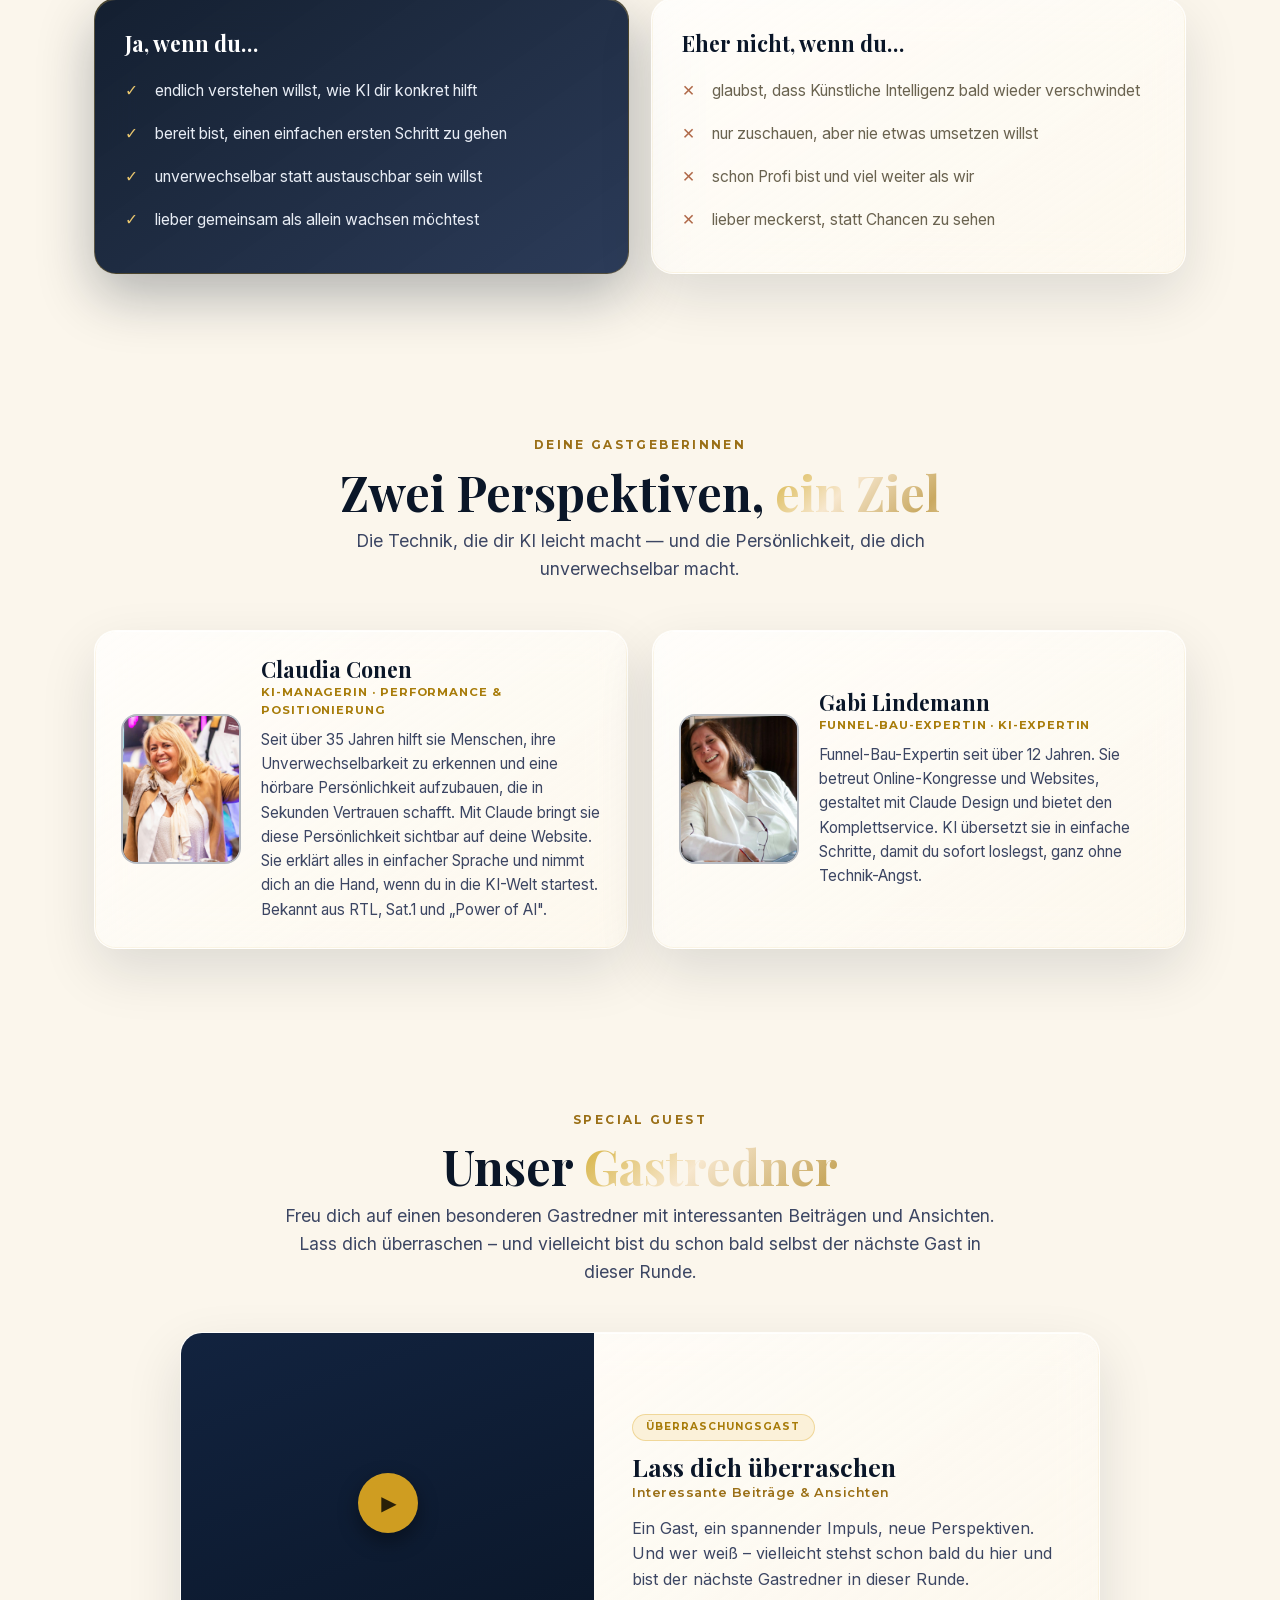
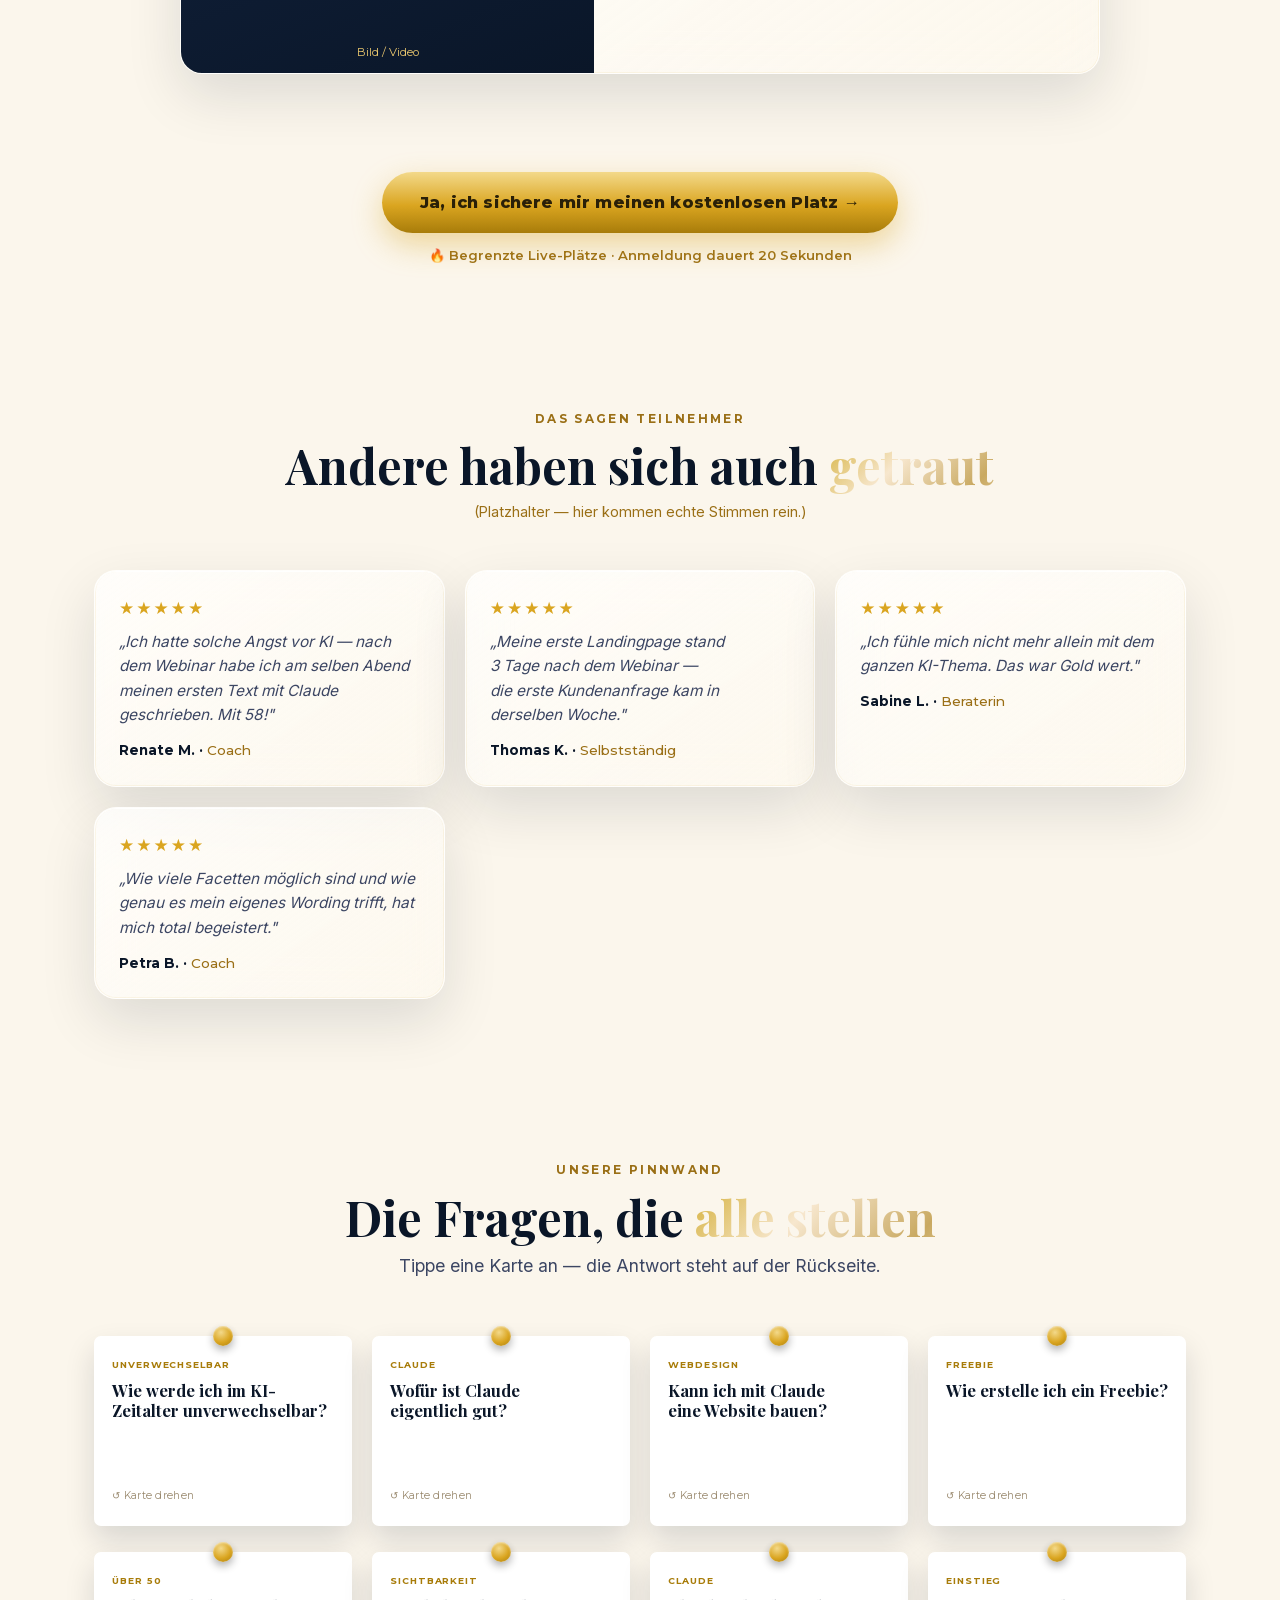
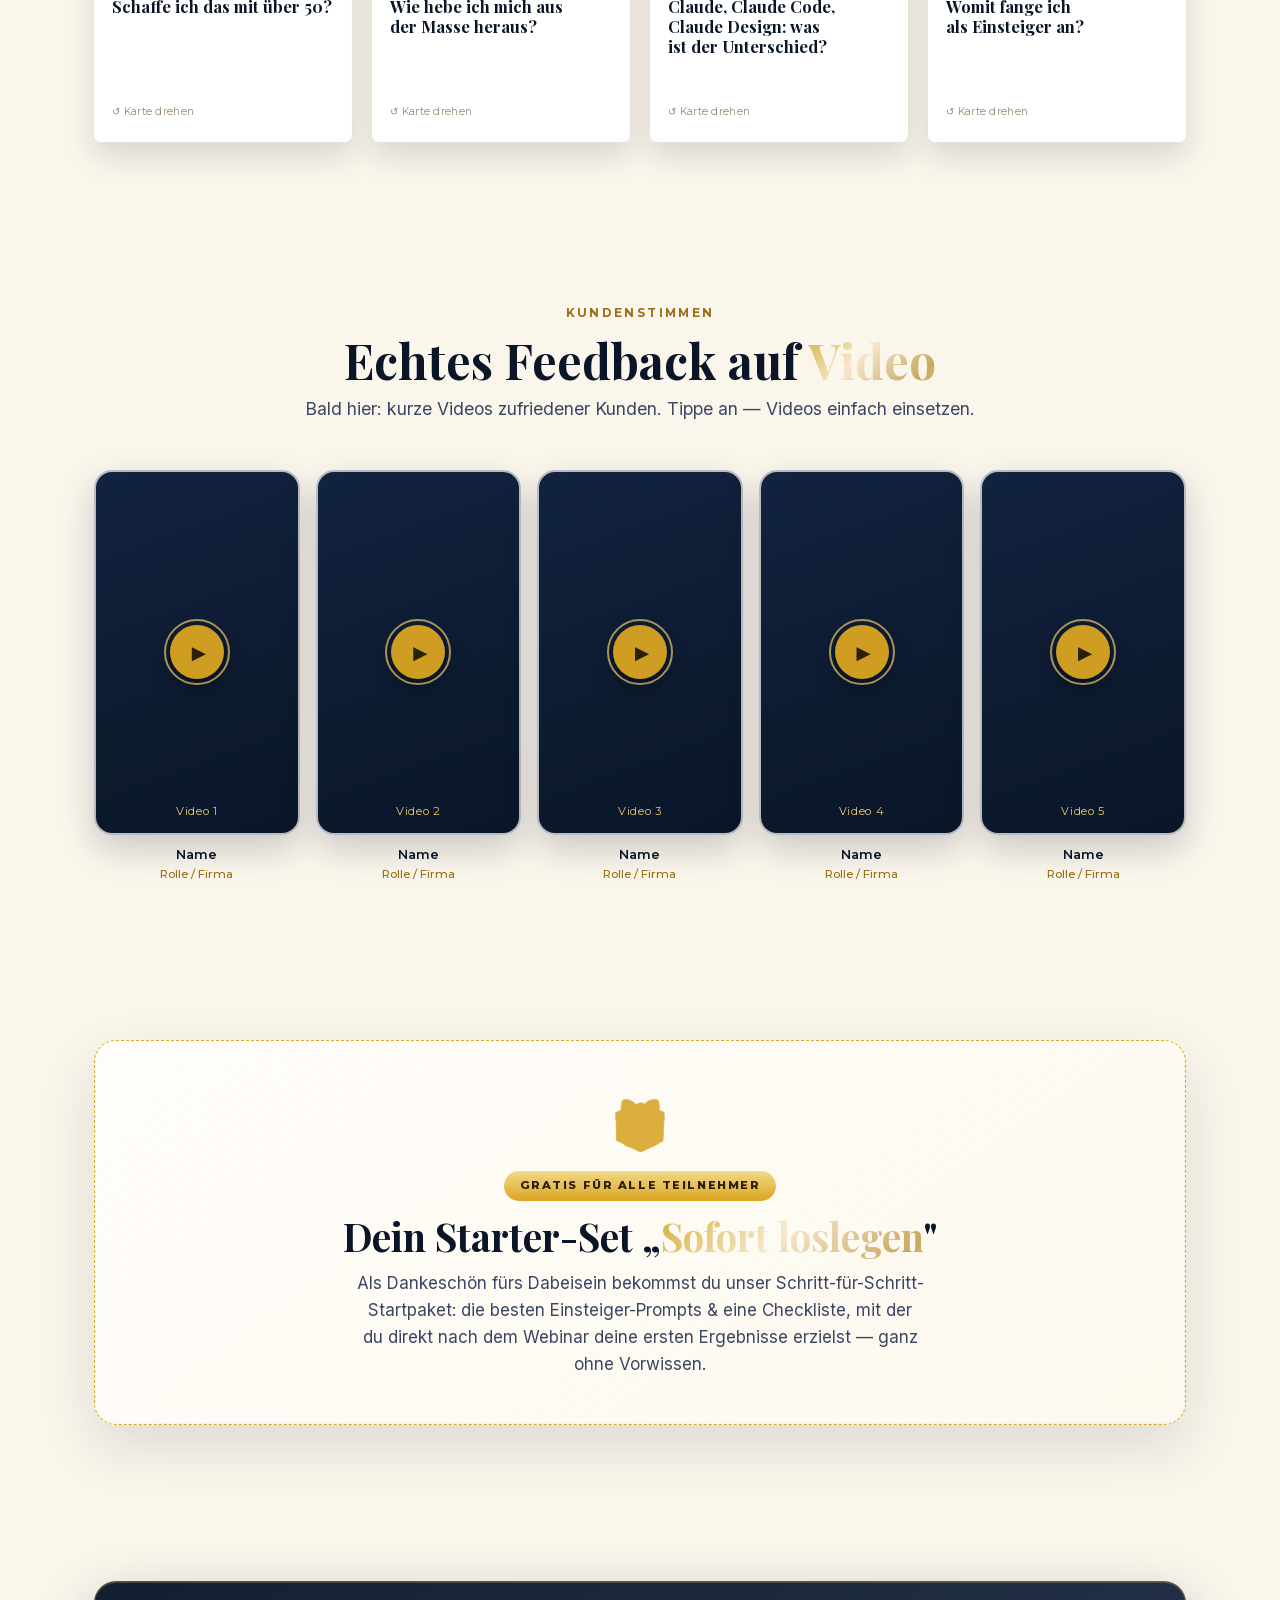
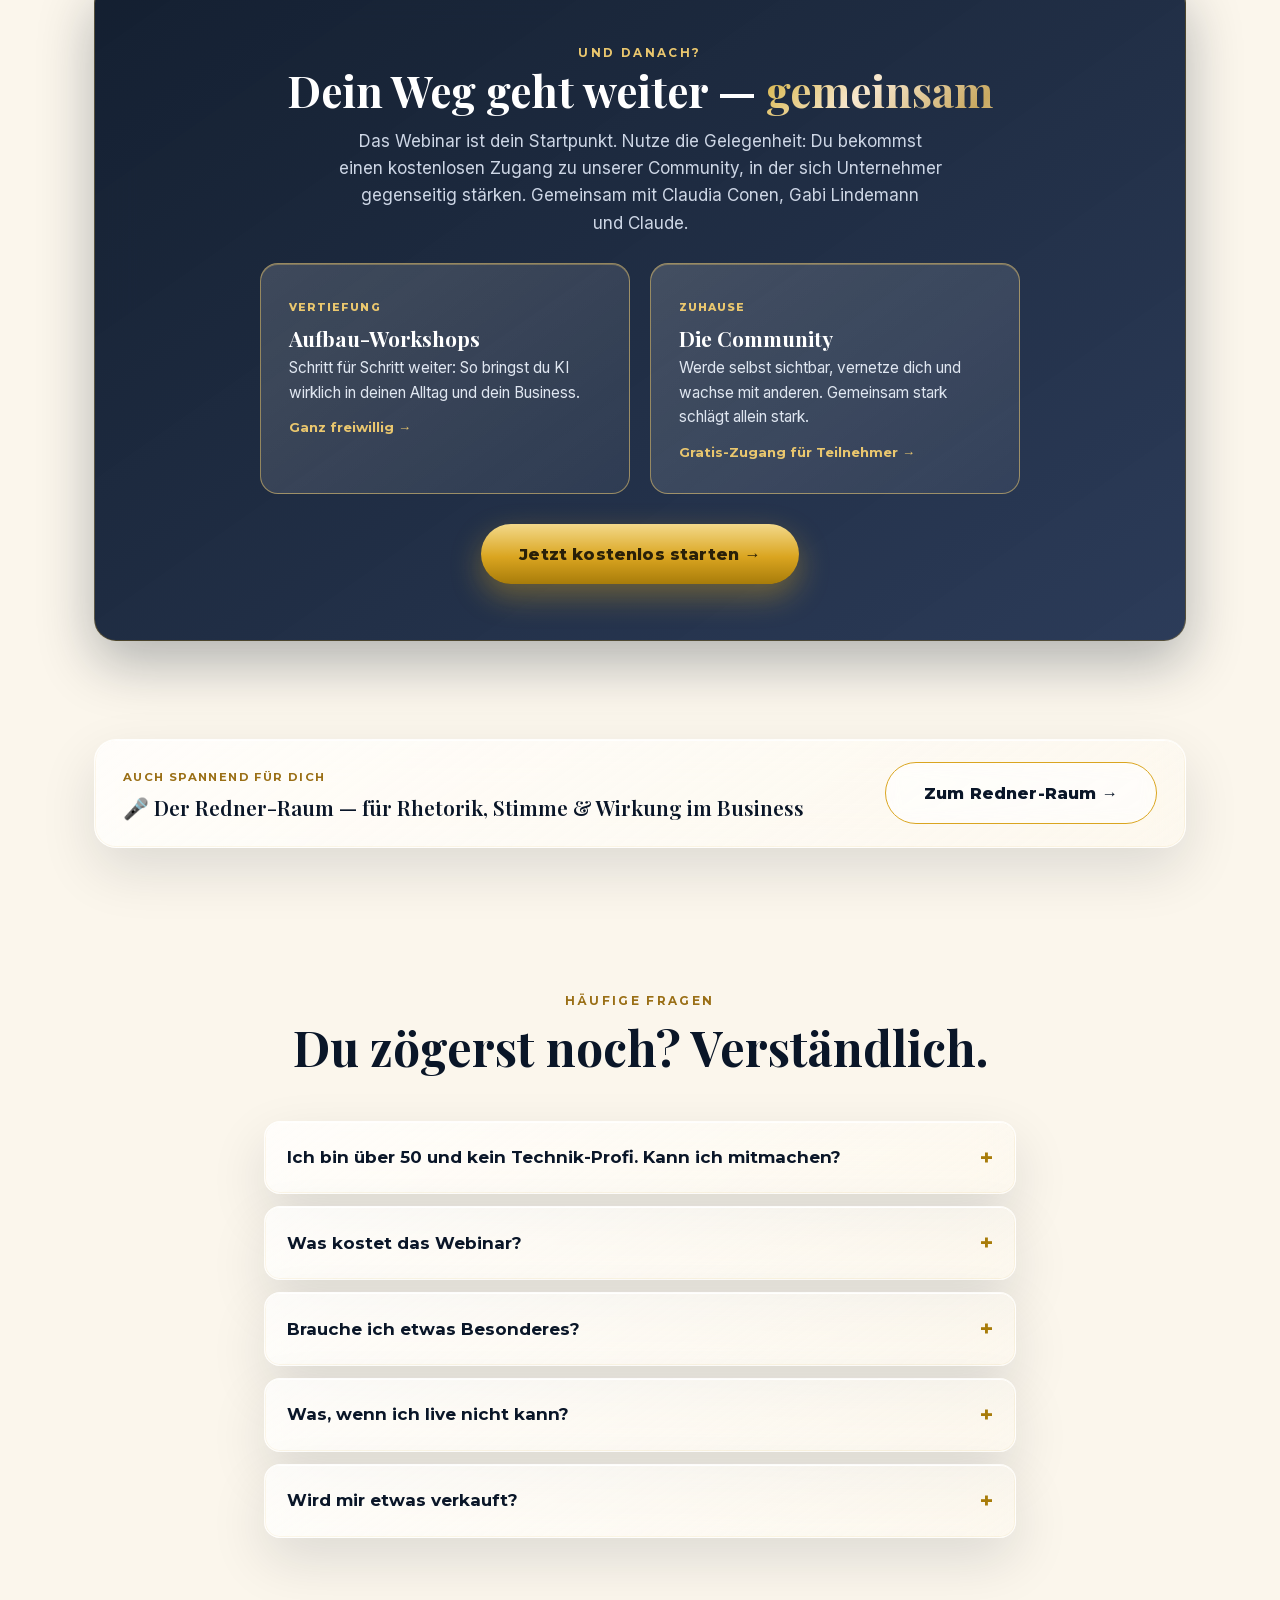
==== commit cce20237: "Platzhalter-Text im Mensch-&-KI-Band entfernt Co-Authored-By: Claude Opus 4.8 (1M context) <noreply@" ====
--- a/index.html
+++ b/index.html
@@ -561,7 +561,6 @@
   <div class="wrap">
     <div class="mkband">
       <!-- BILD MENSCH & KI: <img src="assets/mensch-ki.jpg" alt="Mensch & KI Hand in Hand"> -->
-      <div class="ph">📷 Bild „Mensch &amp; KI"</div>
       <div class="mk-in">
         <span class="eyebrow" style="color:var(--gold-b)">Mensch &amp; KI</span>
         <h2><span class="shimmer">KI trifft Herz.</span></h2>
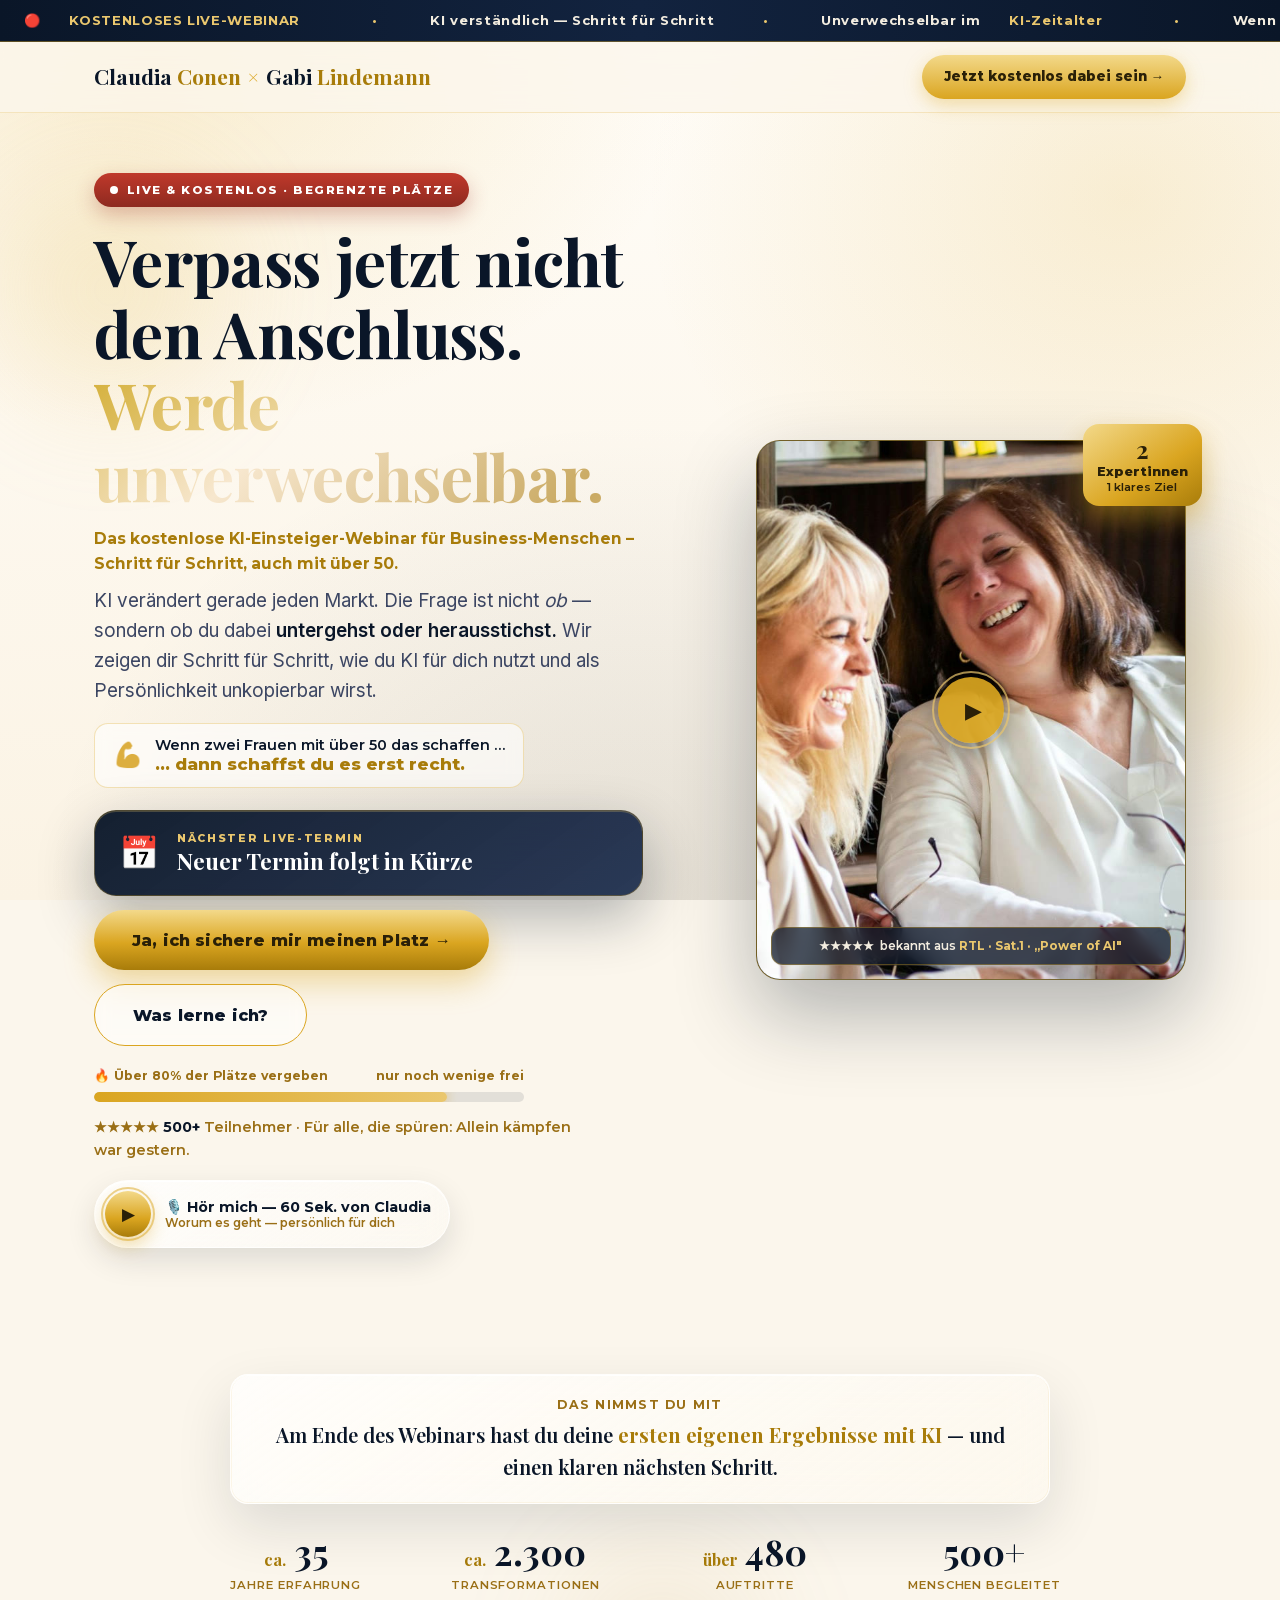
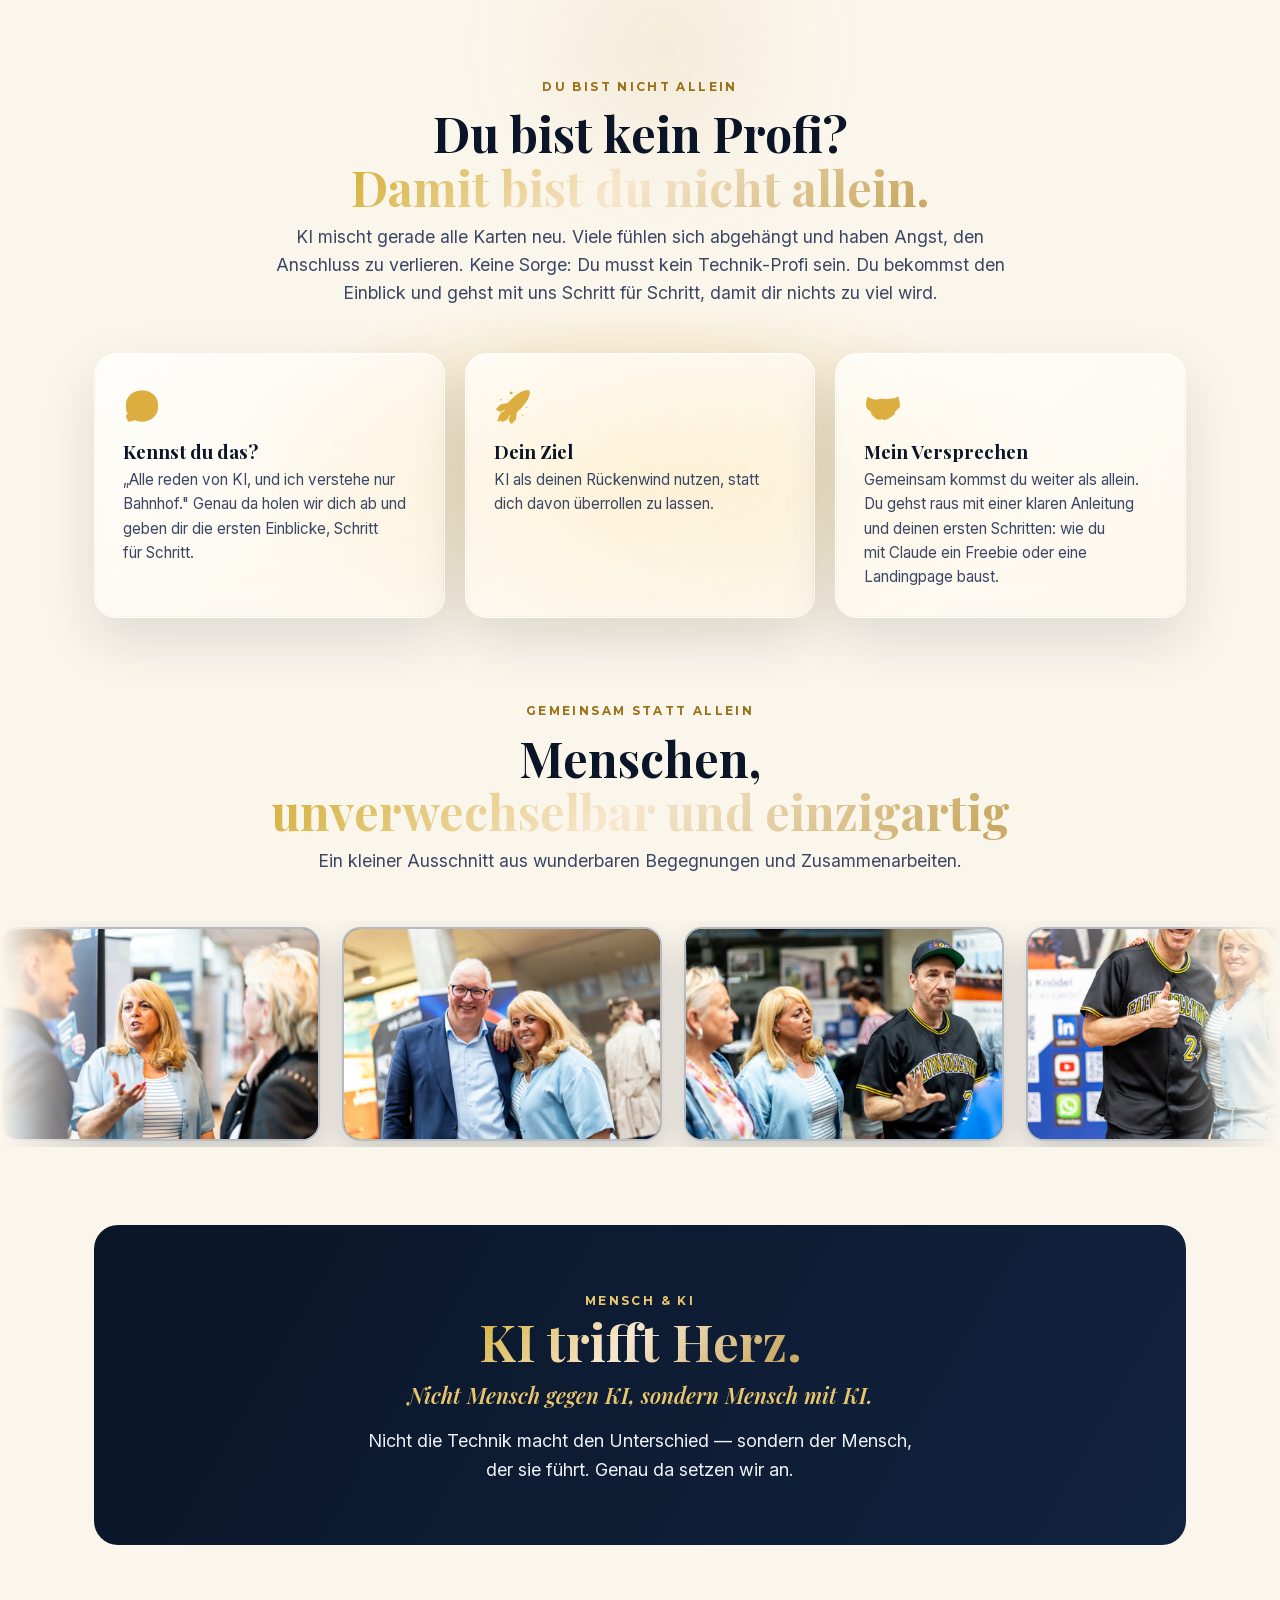
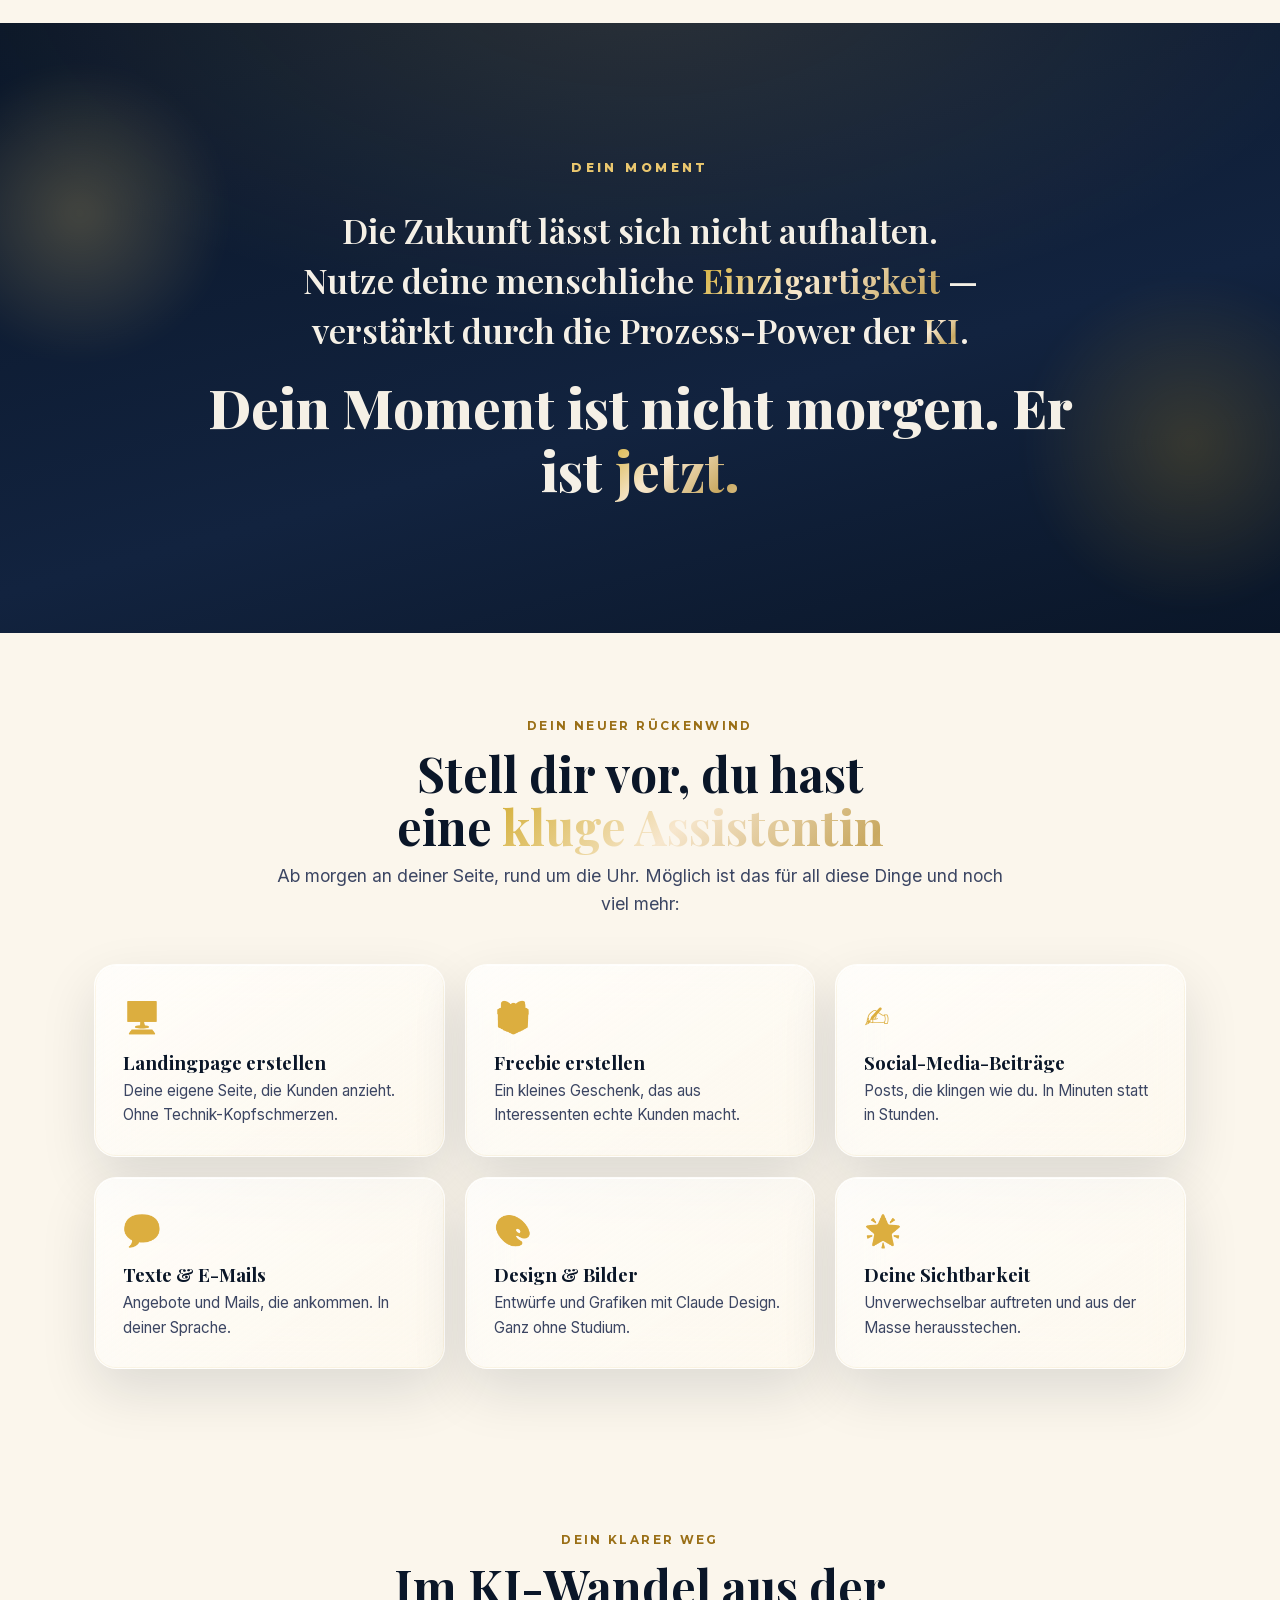
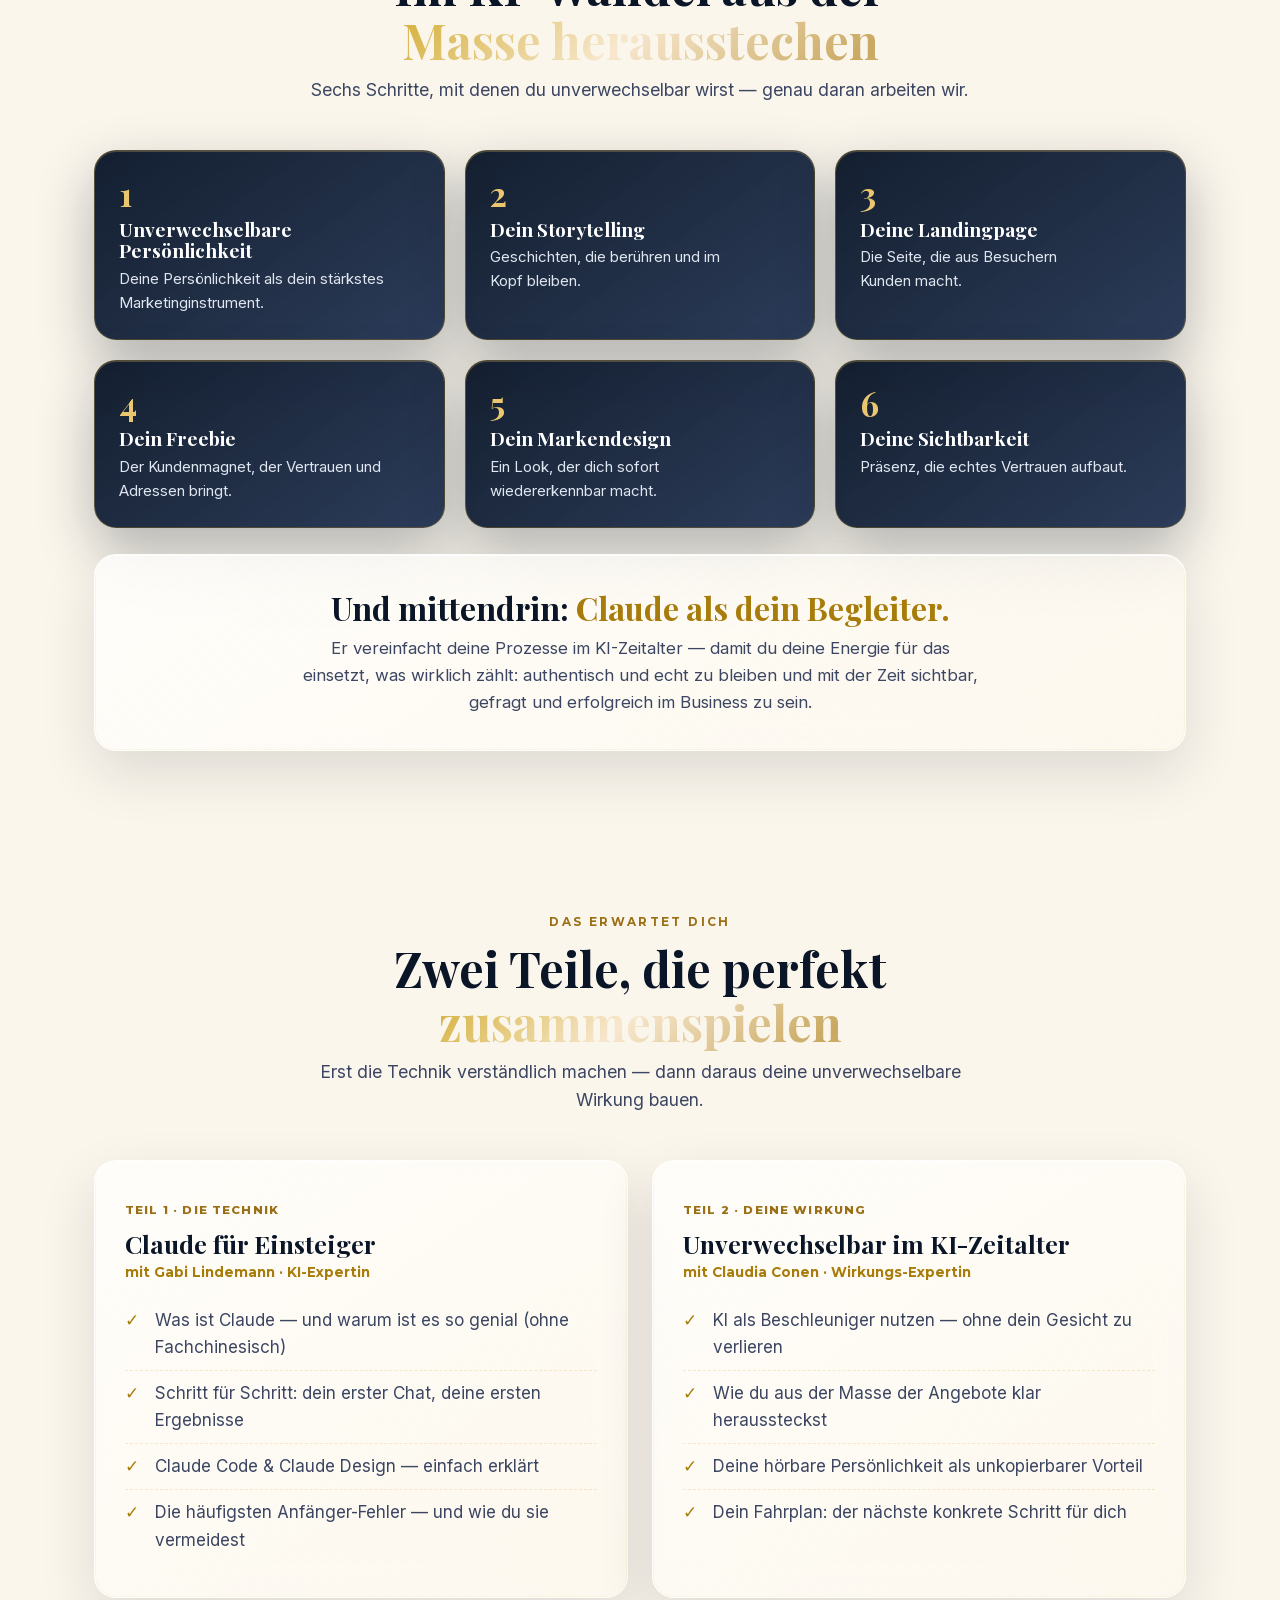
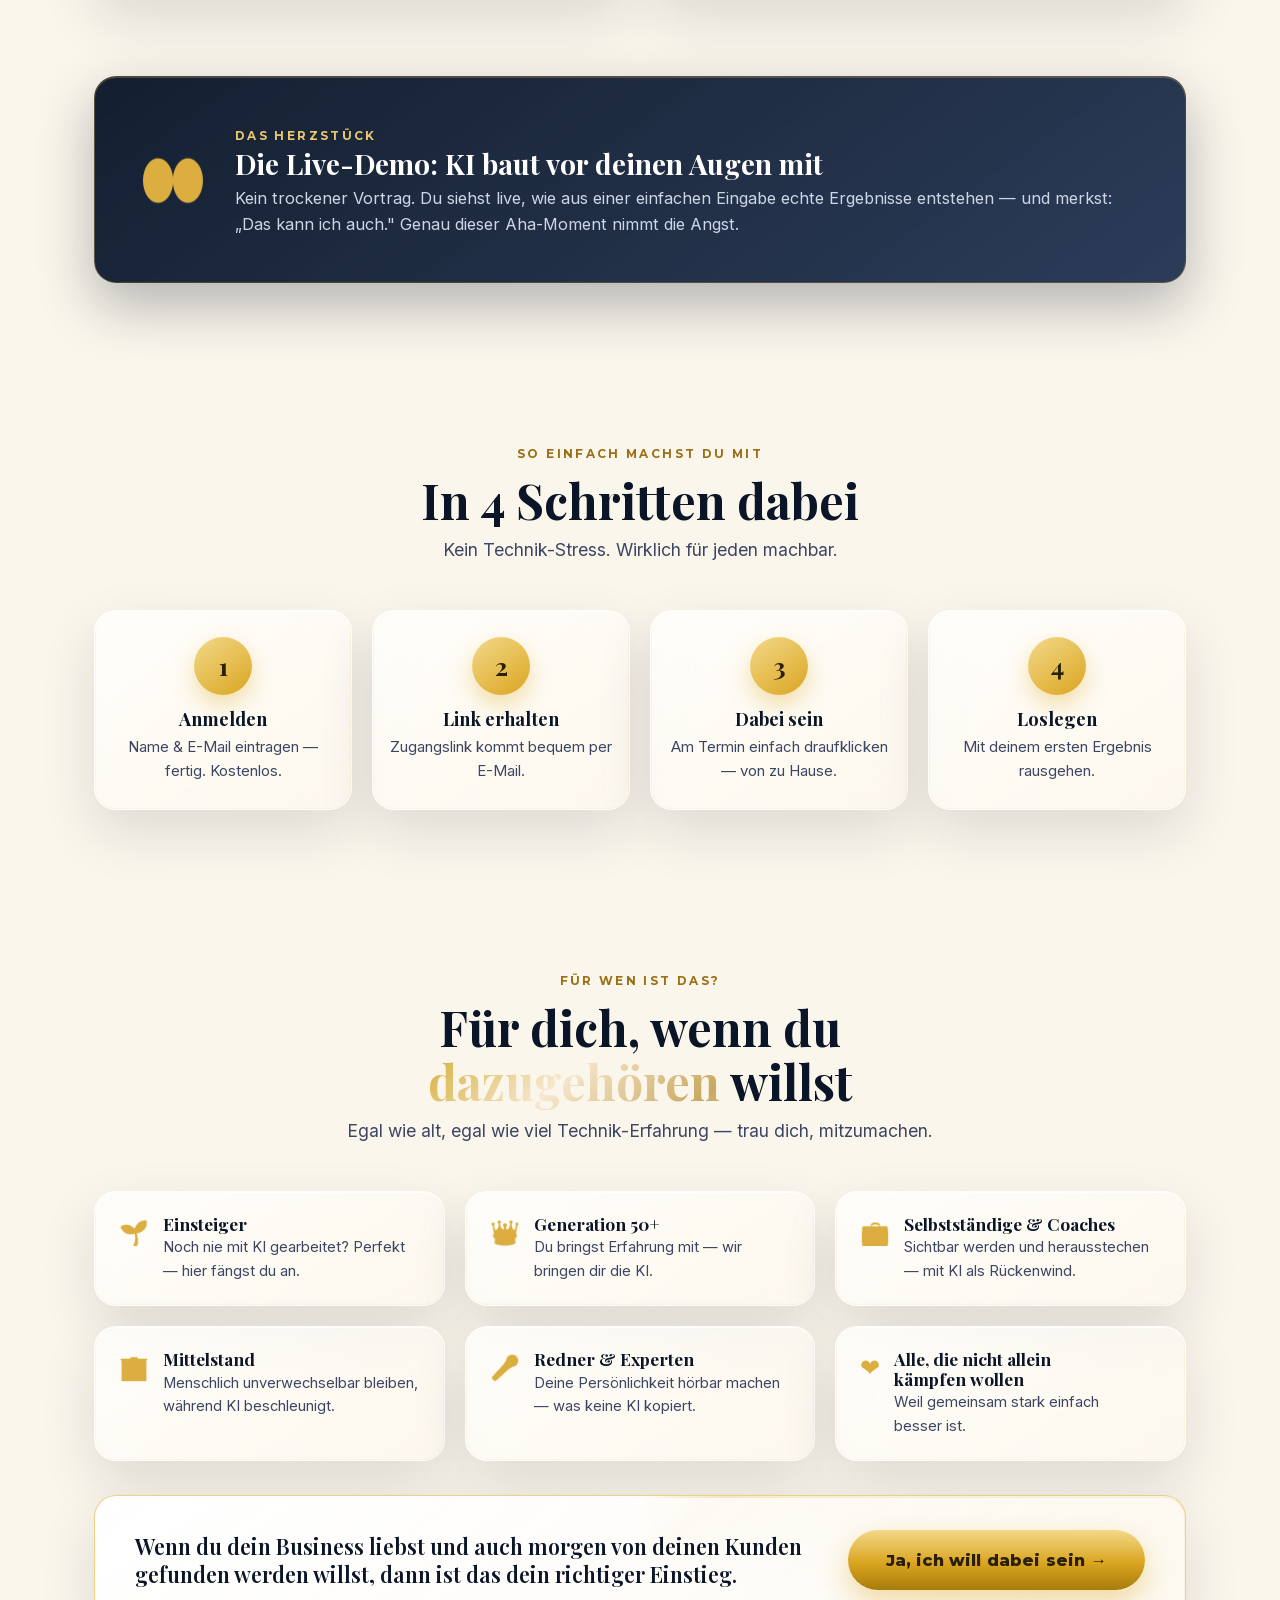
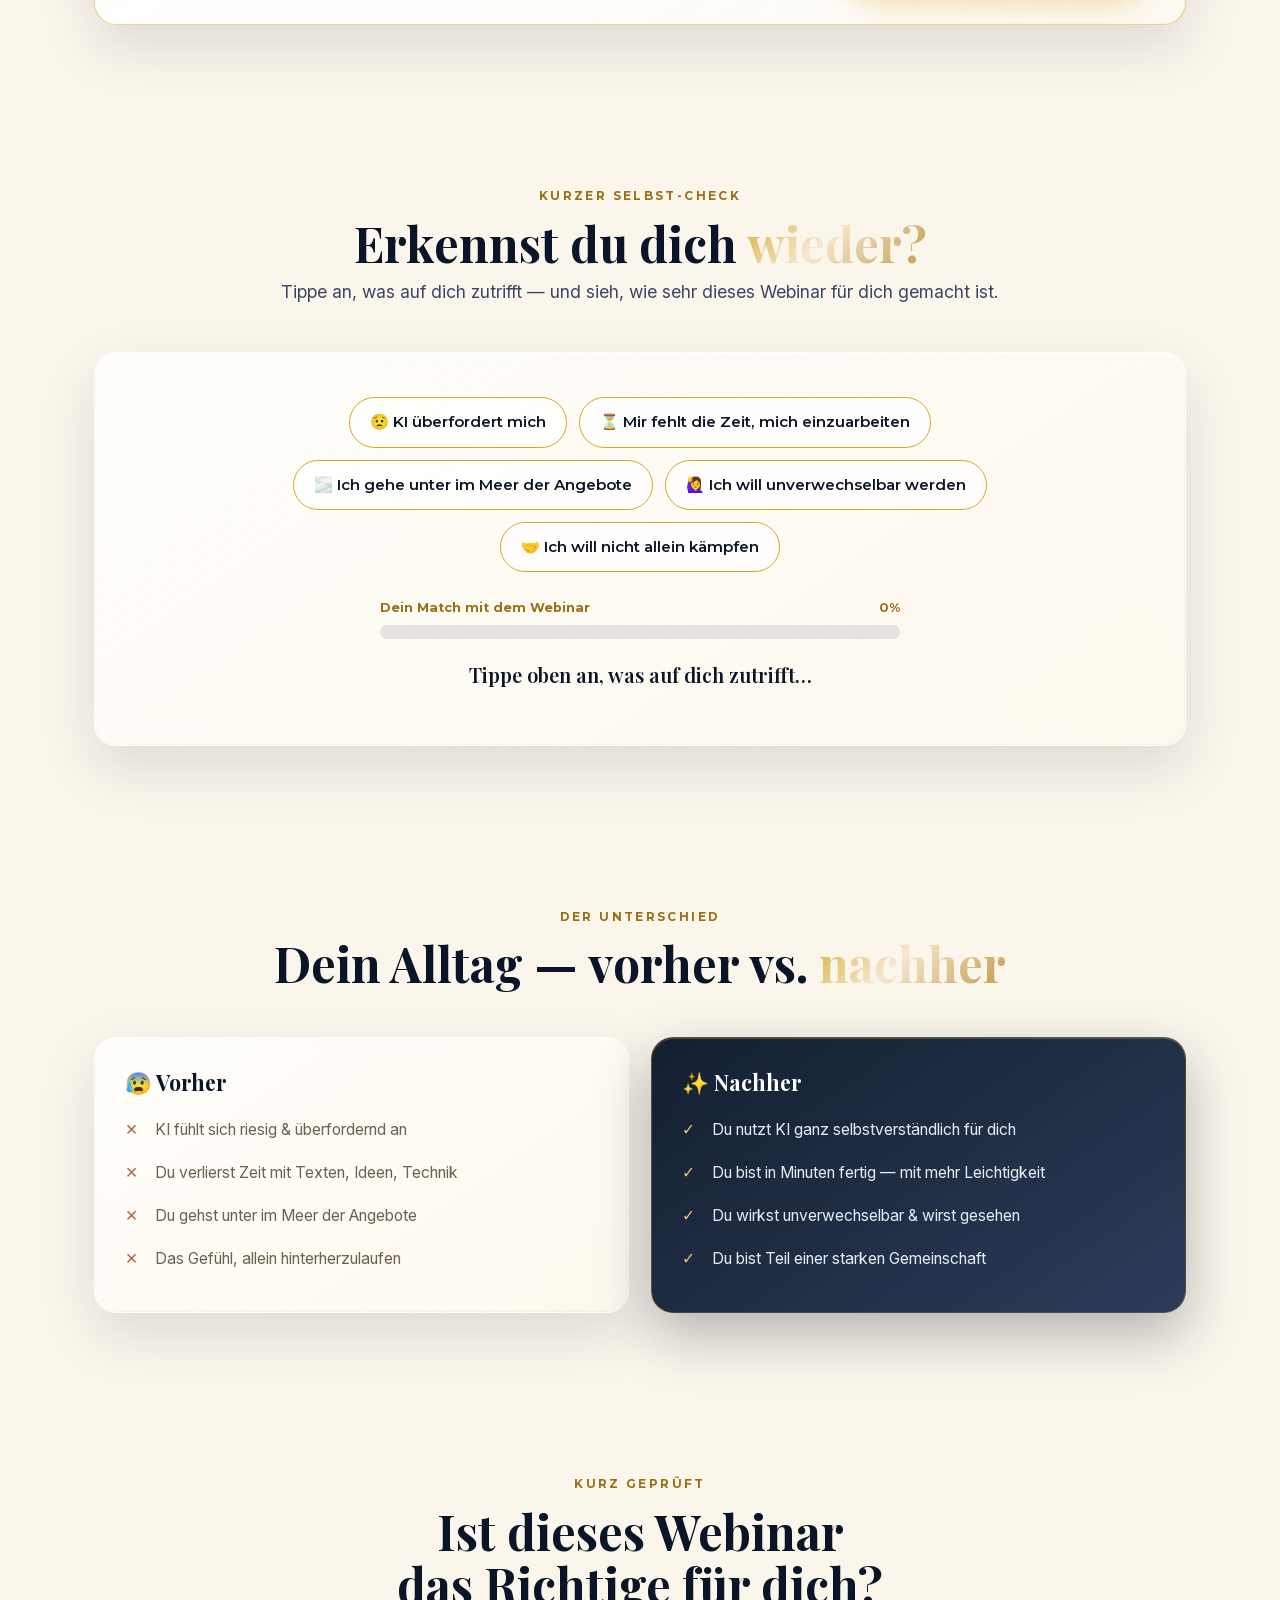
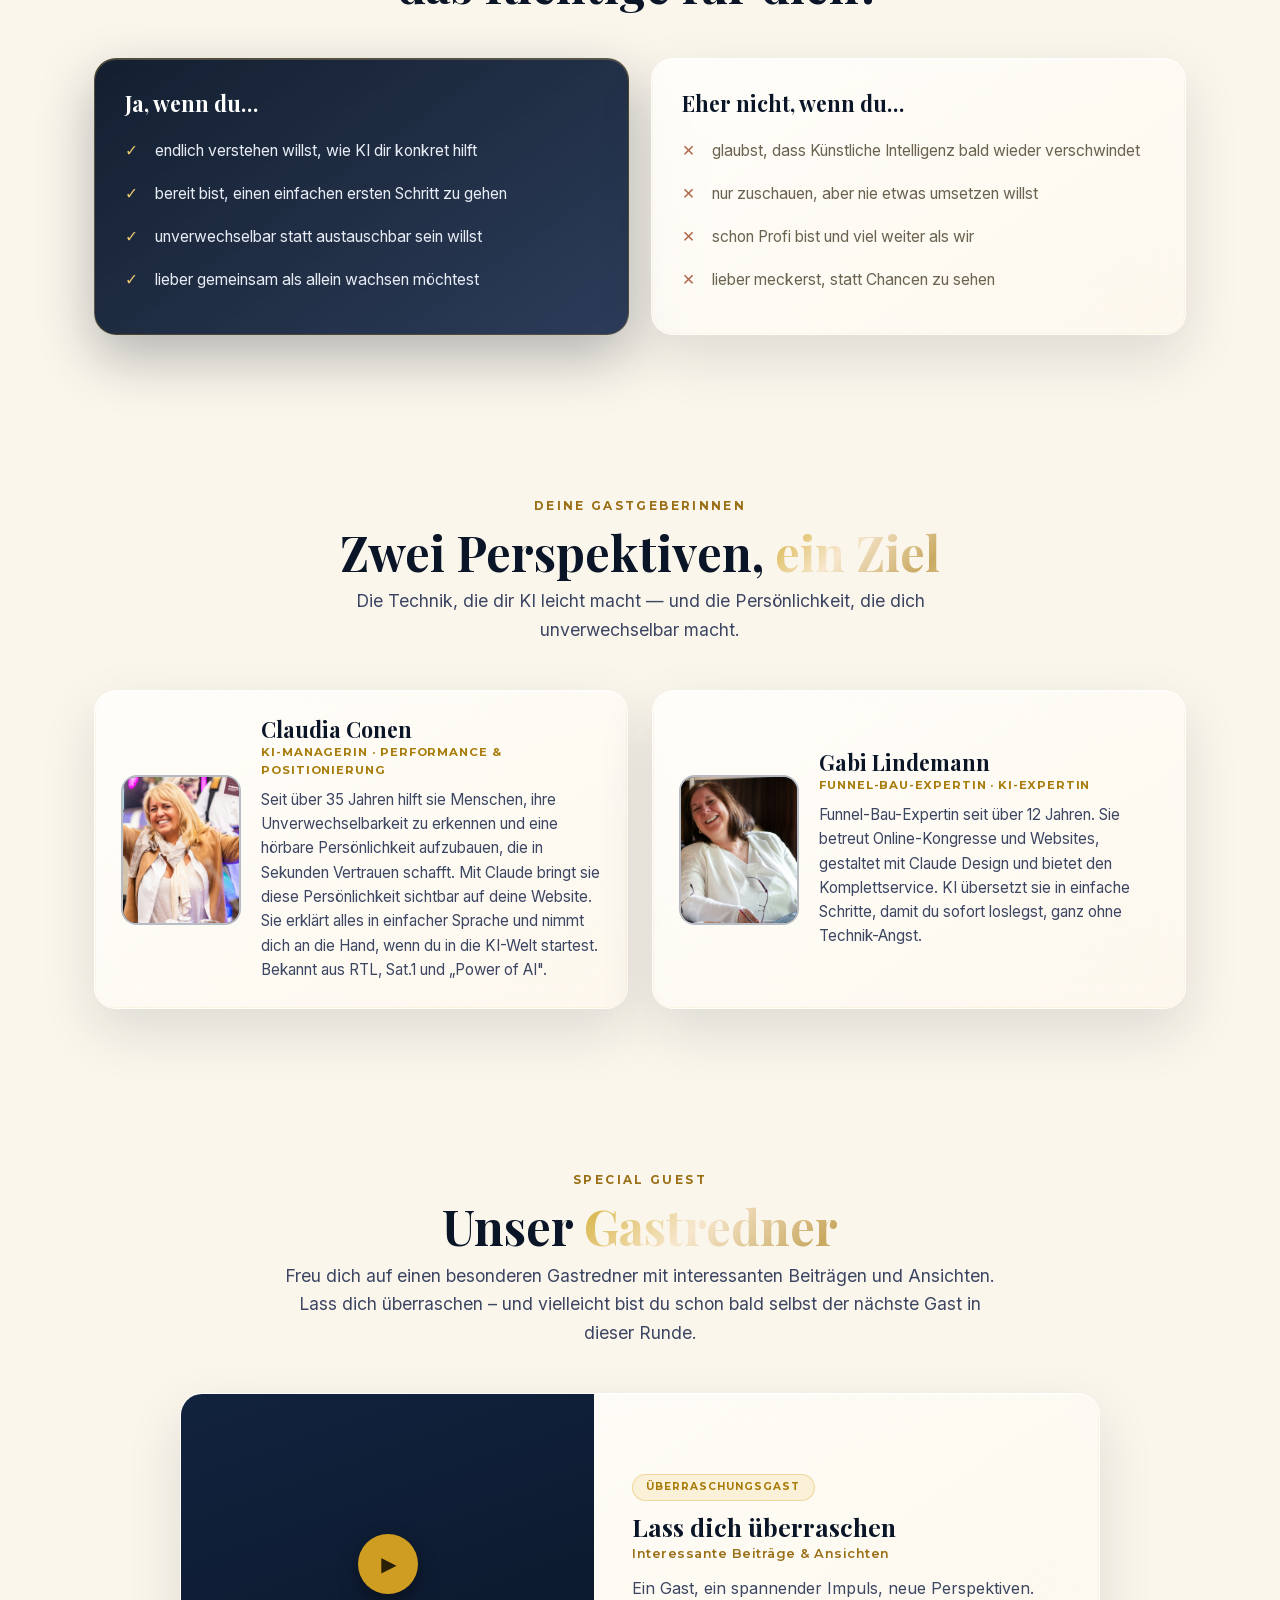
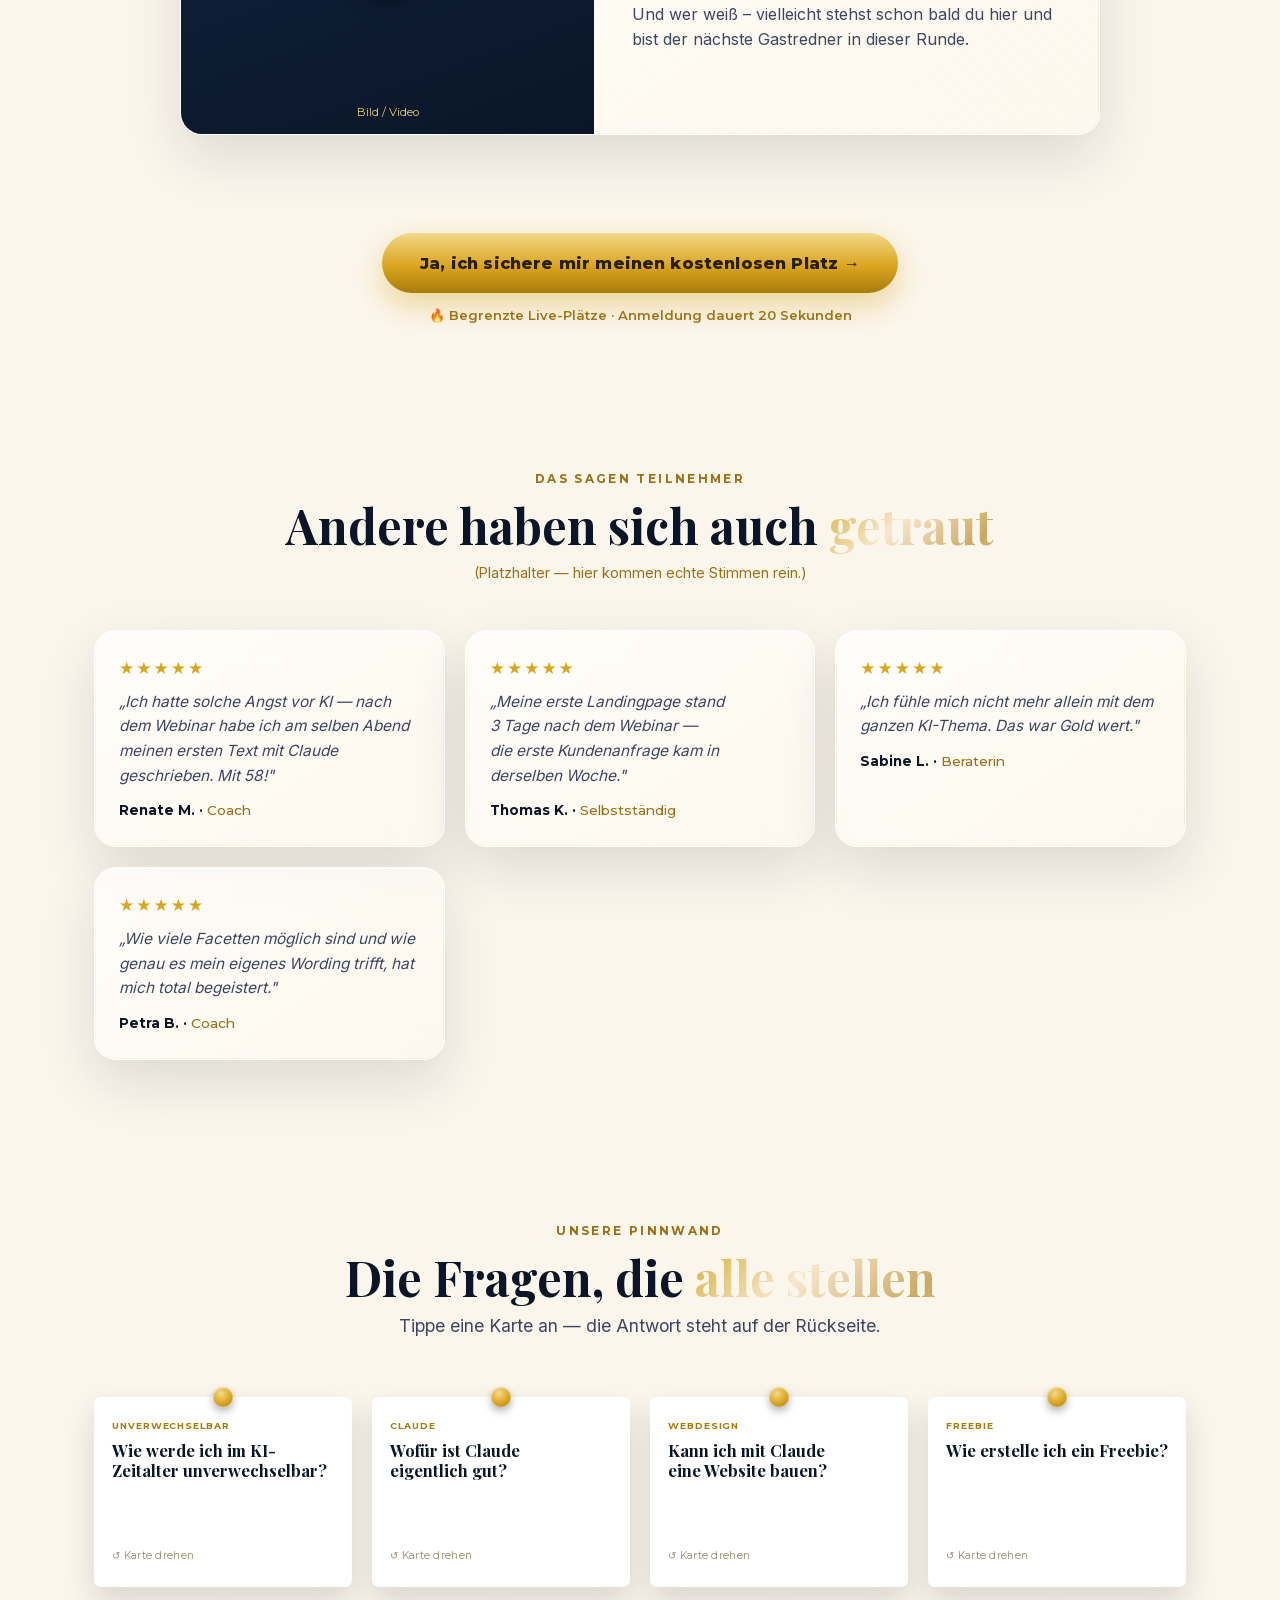
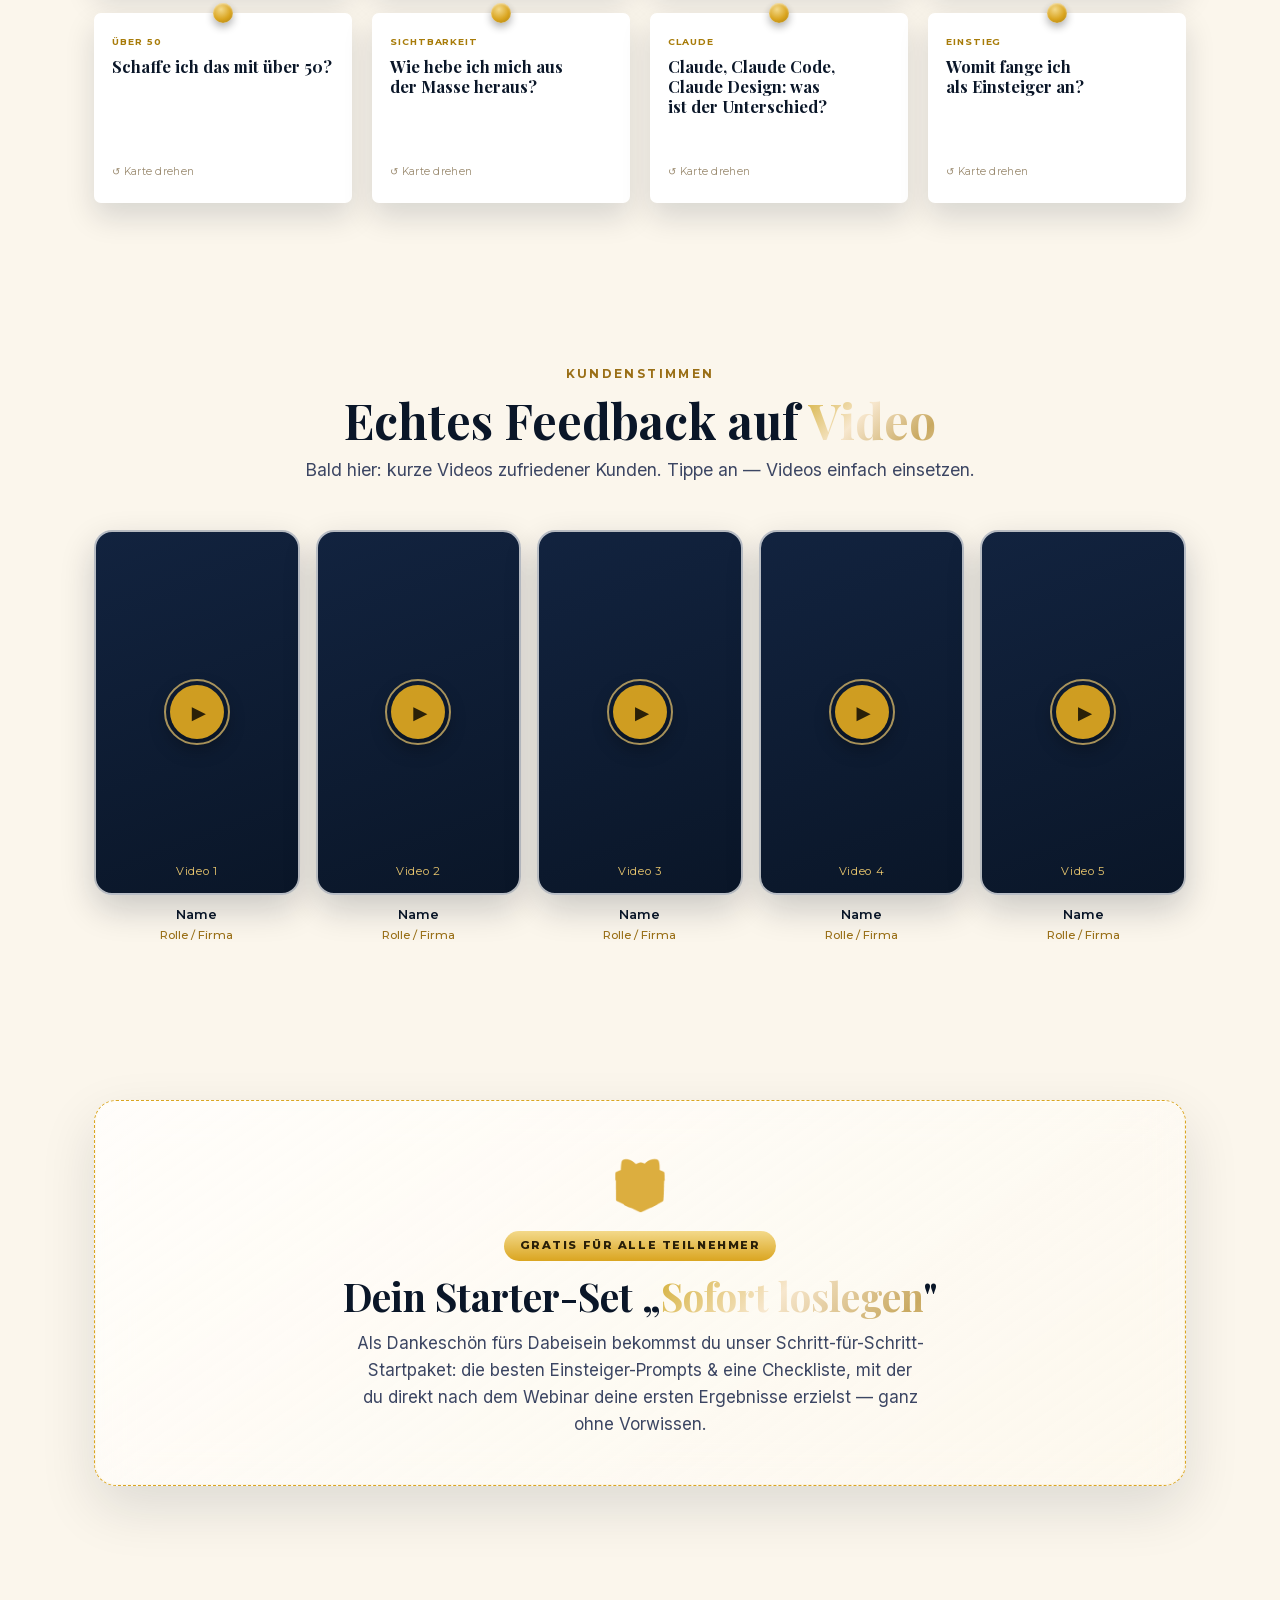
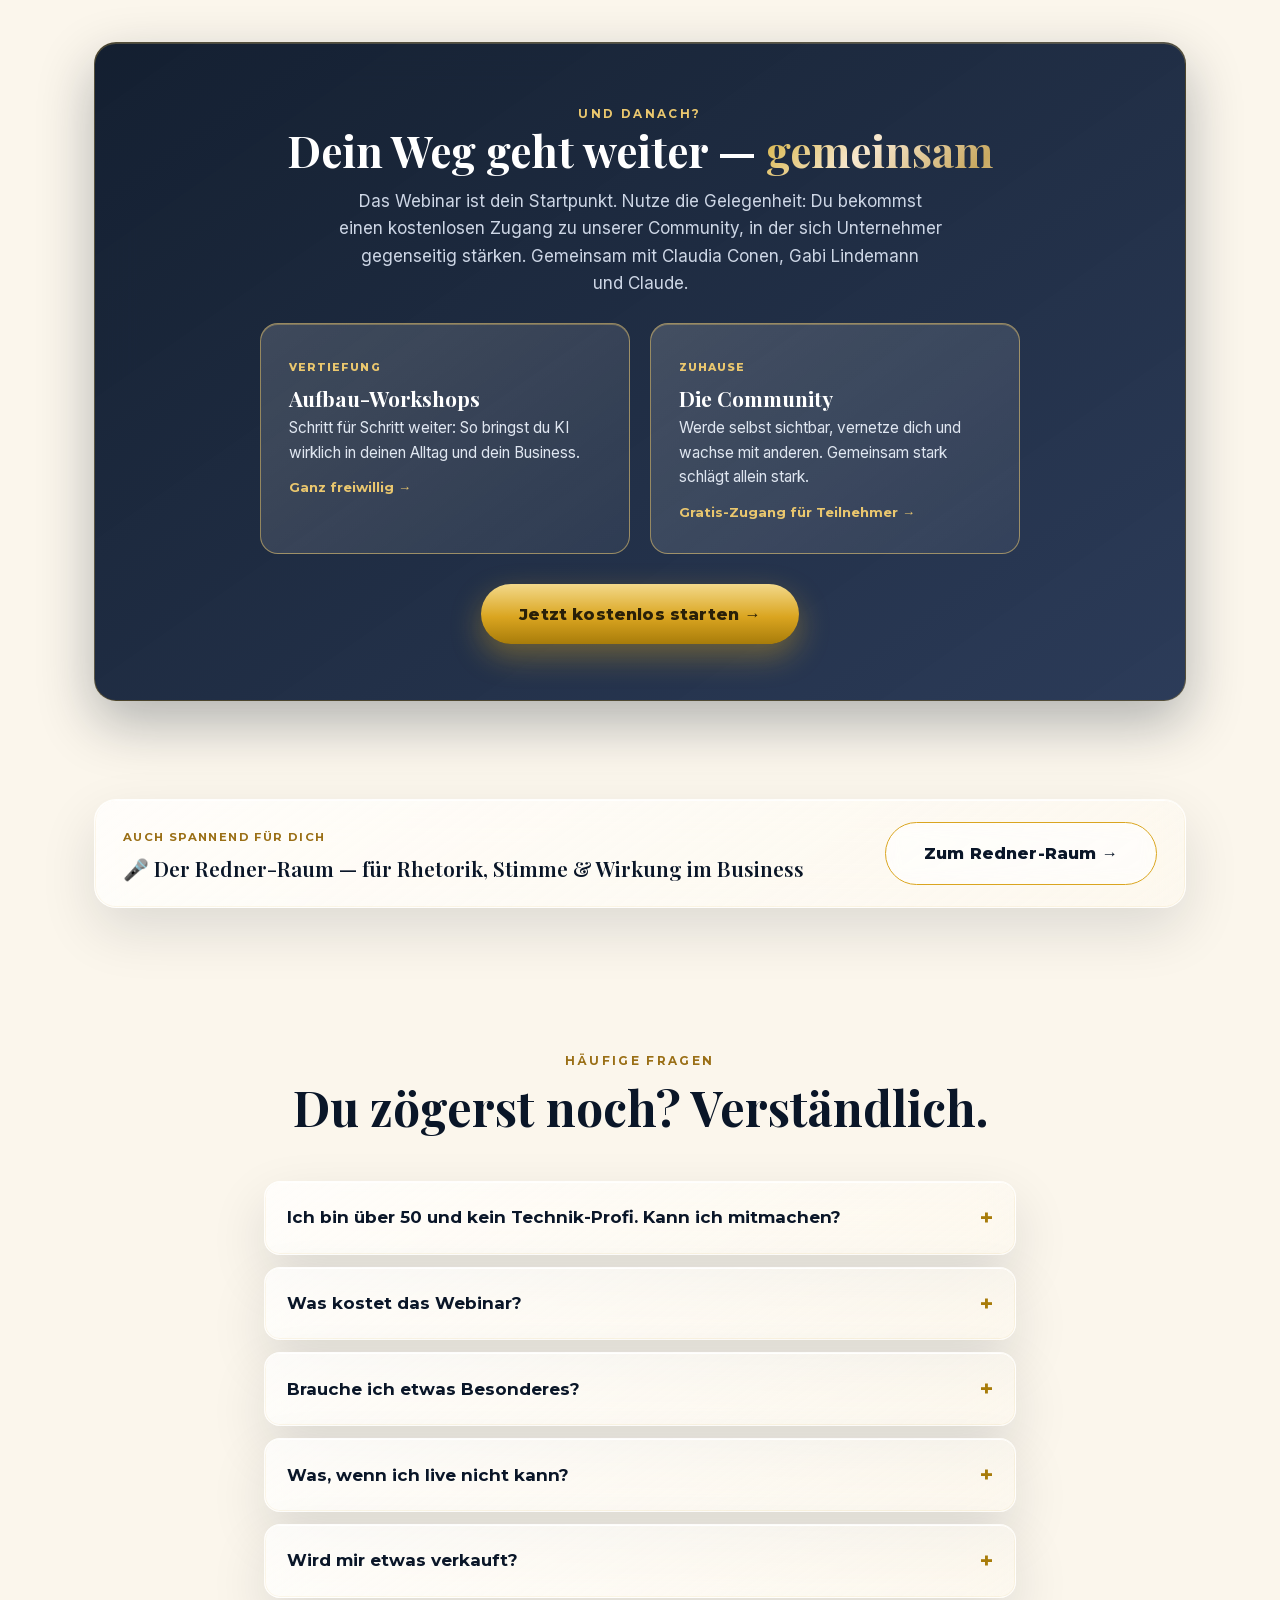
==== commit 3deaeb92: "SEO-Feinschliff: Title geschaerft, Keyword-Subline im Hero, FAQ-Antworten + Schema angereichert Co-A" ====
--- a/index.html
+++ b/index.html
@@ -3,7 +3,7 @@
 <head>
 <meta charset="utf-8">
 <meta name="viewport" content="width=device-width, initial-scale=1">
-<title>Unverwechselbar mit KI — Das Live-Webinar mit Claudia Conen & Gabi Lindemann</title>
+<title>KI-Webinar für Einsteiger (kostenlos) – Unverwechselbar mit KI | Conen & Lindemann</title>
 <meta name="description" content="Kostenloses Live-Webinar: KI verständlich Schritt für Schritt — und wie du im KI-Zeitalter unverwechselbar wirst. Für Business-Menschen, auch mit über 50. Mit Claudia Conen & Gabi Lindemann.">
 <link rel="canonical" href="https://claudiaconen.github.io/Webinar-Claudia-und-Gabi/">
 <meta property="og:type" content="website">
@@ -455,6 +455,7 @@
     <div>
       <span class="badge-live"><span class="dot"></span> Live &amp; kostenlos · begrenzte Plätze</span>
       <h1>Verpass jetzt nicht den Anschluss.<br><span class="shimmer">Werde unverwechselbar.</span></h1>
+      <p style="font-family:var(--mont);font-weight:700;font-size:.98rem;color:var(--gold-d);margin:2px 0 10px">Das kostenlose KI-Einsteiger-Webinar für Business-Menschen – Schritt für Schritt, auch mit über 50.</p>
       <p class="lead">KI verändert gerade jeden Markt. Die Frage ist nicht <i>ob</i> — sondern ob du dabei <b>untergehst oder herausstichst.</b> Wir zeigen dir Schritt für Schritt, wie du KI für dich nutzt und als Persönlichkeit unkopierbar wirst.</p>
       <div class="u50"><span class="em">💪</span><span class="u50-txt"><span class="l1">Wenn zwei Frauen mit über 50 das schaffen …</span><span class="l2">… dann schaffst du es erst recht.</span></span></div>
 
@@ -910,35 +911,35 @@
     <div class="board">
       <div class="pnote"><div class="pn-inner">
         <div class="pn-face"><span class="pin"></span><span class="tag">Unverwechselbar</span><h3>Wie werde ich im KI-Zeitalter unverwechselbar?</h3><span class="hint">↺ Karte drehen</span></div>
-        <div class="pn-face pn-back"><span class="tag">Antwort</span><p>Indem du KI nutzt und trotzdem deine Persönlichkeit in den Mittelpunkt stellst. Genau das üben wir mit dir.</p></div>
+        <div class="pn-face pn-back"><span class="tag">Antwort</span><p>Indem du KI nutzt und trotzdem deine Persönlichkeit in den Mittelpunkt stellst. Kein anonymes Kopieren, sondern deine Stimme, verstärkt durch KI. Genau das üben wir Schritt für Schritt mit dir.</p></div>
       </div></div>
       <div class="pnote"><div class="pn-inner">
         <div class="pn-face"><span class="pin"></span><span class="tag">Claude</span><h3>Wofür ist Claude eigentlich gut?</h3><span class="hint">↺ Karte drehen</span></div>
-        <div class="pn-face pn-back"><span class="tag">Antwort</span><p>Zum Schreiben, Planen und Gestalten: Texte, Landingpages, Freebies, Design. Alles, was dein Business sichtbar macht.</p></div>
+        <div class="pn-face pn-back"><span class="tag">Antwort</span><p>Claude ist eine KI zum Schreiben, Planen und Gestalten: Texte, Landingpages, Freebies, Social-Media-Beiträge und Design. Kurz: alles, was dein Business sichtbar macht — in einfacher Sprache, ohne Fachchinesisch.</p></div>
       </div></div>
       <div class="pnote"><div class="pn-inner">
         <div class="pn-face"><span class="pin"></span><span class="tag">Webdesign</span><h3>Kann ich mit Claude eine Website bauen?</h3><span class="hint">↺ Karte drehen</span></div>
-        <div class="pn-face pn-back"><span class="tag">Antwort</span><p>Ja. Mit Claude Design und Claude Code entsteht deine Seite, ohne dass du programmieren können musst.</p></div>
+        <div class="pn-face pn-back"><span class="tag">Antwort</span><p>Ja. Mit Claude Design und Claude Code entsteht deine Seite, ohne dass du programmieren können musst. Du beschreibst, was du willst — die KI baut mit, und wir begleiten dich dabei.</p></div>
       </div></div>
       <div class="pnote"><div class="pn-inner">
         <div class="pn-face"><span class="pin"></span><span class="tag">Freebie</span><h3>Wie erstelle ich ein Freebie?</h3><span class="hint">↺ Karte drehen</span></div>
-        <div class="pn-face pn-back"><span class="tag">Antwort</span><p>Wir zeigen dir Schritt für Schritt, wie du mit KI ein Freebie baust, das neue Kunden anzieht.</p></div>
+        <div class="pn-face pn-back"><span class="tag">Antwort</span><p>Wir zeigen dir Schritt für Schritt, wie du mit KI ein kostenloses Freebie baust, das neue Kunden anzieht. Von der Idee über die Gliederung bis zum fertigen Text — in unter zwei Stunden machbar.</p></div>
       </div></div>
       <div class="pnote"><div class="pn-inner">
         <div class="pn-face"><span class="pin"></span><span class="tag">Über 50</span><h3>Schaffe ich das mit über 50?</h3><span class="hint">↺ Karte drehen</span></div>
-        <div class="pn-face pn-back"><span class="tag">Antwort</span><p>Ja. Zwei Frauen über 50 machen es dir vor. Du brauchst kein Vorwissen, nur Neugier.</p></div>
+        <div class="pn-face pn-back"><span class="tag">Antwort</span><p>Ja. Zwei Frauen über 50 machen es dir vor. Du brauchst kein Vorwissen, nur Neugier — alles wird langsam und verständlich erklärt, und du hast am selben Abend dein erstes Ergebnis.</p></div>
       </div></div>
       <div class="pnote"><div class="pn-inner">
         <div class="pn-face"><span class="pin"></span><span class="tag">Sichtbarkeit</span><h3>Wie hebe ich mich aus der Masse heraus?</h3><span class="hint">↺ Karte drehen</span></div>
-        <div class="pn-face pn-back"><span class="tag">Antwort</span><p>Über das, was keine KI kopieren kann: deine Stimme, deine Haltung, deine Geschichte.</p></div>
+        <div class="pn-face pn-back"><span class="tag">Antwort</span><p>Über das, was keine KI kopieren kann: deine Stimme, deine Haltung, deine Geschichte. KI übernimmt die Fleißarbeit, damit du Zeit für genau das hast, was dich unverwechselbar macht.</p></div>
       </div></div>
       <div class="pnote"><div class="pn-inner">
         <div class="pn-face"><span class="pin"></span><span class="tag">Claude</span><h3>Claude, Claude Code, Claude Design: was ist der Unterschied?</h3><span class="hint">↺ Karte drehen</span></div>
-        <div class="pn-face pn-back"><span class="tag">Antwort</span><p>Claude schreibt und denkt mit, Claude Code baut die Technik, Claude Design gestaltet. Wir erklären, wo du anfängst.</p></div>
+        <div class="pn-face pn-back"><span class="tag">Antwort</span><p>Claude schreibt und denkt mit, Claude Code baut die Technik, Claude Design gestaltet das Aussehen. Du musst dir das nicht merken — wir zeigen dir genau, wo du anfängst und was du wofür brauchst.</p></div>
       </div></div>
       <div class="pnote"><div class="pn-inner">
         <div class="pn-face"><span class="pin"></span><span class="tag">Einstieg</span><h3>Womit fange ich als Einsteiger an?</h3><span class="hint">↺ Karte drehen</span></div>
-        <div class="pn-face pn-back"><span class="tag">Antwort</span><p>Mit einem ersten Schritt im Webinar. Danach bekommst du ein Starter-Set, mit dem du weitermachst.</p></div>
+        <div class="pn-face pn-back"><span class="tag">Antwort</span><p>Mit einem ersten kleinen Schritt im Webinar — live und zum Mitmachen. Danach bekommst du ein Starter-Set mit den wichtigsten Prompts, mit dem du sofort selbst weitermachst.</p></div>
       </div></div>
     </div>
   </div>
@@ -947,12 +948,14 @@
 <!-- (Fragen jetzt als Wende-Karten in der Pinnwand oben; FAQ-Schema für SEO bleibt) -->
 <script type="application/ld+json">
 {"@context":"https://schema.org","@type":"FAQPage","mainEntity":[
-{"@type":"Question","name":"Wie hebe ich mich als Persönlichkeit aus der Masse heraus?","acceptedAnswer":{"@type":"Answer","text":"Indem du auf das setzt, was keine KI kopieren kann: deine Persönlichkeit, deine Stimme, deine Haltung. Im Webinar zeigen wir Schritt für Schritt, wie du das sichtbar machst und unverwechselbar wirst."}},
-{"@type":"Question","name":"Schaffe ich es überhaupt noch, mit KI umzugehen?","acceptedAnswer":{"@type":"Answer","text":"Ja. Du brauchst kein Technik-Studium und kein Vorwissen. Alles wird langsam und in einfachen Schritten erklärt — auch für Einsteiger mit über 50."}},
-{"@type":"Question","name":"Wofür ist Claude nutzbar?","acceptedAnswer":{"@type":"Answer","text":"Claude ist eine KI, die beim Schreiben, Denken, Planen und Gestalten hilft: Texte, Ideen, Angebote, Struktur, Design und Websites."}},
-{"@type":"Question","name":"Kann ich KI lernen, auch wenn ich über 50 bin?","acceptedAnswer":{"@type":"Answer","text":"Ja. Alter ist kein Hindernis, Erfahrung ist ein Vorteil. Teilnehmer starten oft bei null und haben am selben Abend ihr erstes Ergebnis."}},
-{"@type":"Question","name":"Wie werde ich im KI-Zeitalter unverwechselbar?","acceptedAnswer":{"@type":"Answer","text":"Indem du KI als Beschleuniger nutzt und deine menschliche Wirkung in den Mittelpunkt stellst. Diese Kombination aus Technik und Persönlichkeit ist der Kern des Webinars."}},
-{"@type":"Question","name":"Was ist der Unterschied zwischen Claude, Claude Code und Claude Design?","acceptedAnswer":{"@type":"Answer","text":"Claude ist die KI zum Schreiben und Denken, Claude Code hilft beim Bauen von Websites und Technik, Claude Design bei Grafiken und Layout."}}
+{"@type":"Question","name":"Wie werde ich im KI-Zeitalter unverwechselbar?","acceptedAnswer":{"@type":"Answer","text":"Indem du KI als Beschleuniger nutzt und deine menschliche Persönlichkeit in den Mittelpunkt stellst. Kein anonymes Kopieren, sondern deine Stimme, deine Haltung und deine Geschichte, verstärkt durch KI. Diese Kombination aus Technik und Persönlichkeit ist der Kern des kostenlosen Webinars — Schritt für Schritt und zum Mitmachen."}},
+{"@type":"Question","name":"Wofür ist Claude eigentlich gut?","acceptedAnswer":{"@type":"Answer","text":"Claude ist eine KI zum Schreiben, Denken, Planen und Gestalten: Texte, Landingpages, Freebies, Social-Media-Beiträge, E-Mails und Design. Kurz: alles, was dein Business sichtbar macht — erklärt in einfacher Sprache, ohne Fachchinesisch und ohne Vorwissen."}},
+{"@type":"Question","name":"Kann ich mit Claude eine Website bauen?","acceptedAnswer":{"@type":"Answer","text":"Ja. Mit Claude Design und Claude Code entsteht deine Website, ohne dass du programmieren können musst. Du beschreibst in normalen Worten, was du möchtest, und die KI baut mit. Im Webinar zeigen wir dir, wie das konkret abläuft."}},
+{"@type":"Question","name":"Wie erstelle ich ein Freebie mit KI?","acceptedAnswer":{"@type":"Answer","text":"Wir zeigen dir Schritt für Schritt, wie du mit KI ein kostenloses Freebie baust, das neue Kunden anzieht — von der Idee über die Gliederung bis zum fertigen Text. Ein gutes Freebie ist oft in unter zwei Stunden fertig und wird zu deinem besten Kundenmagneten."}},
+{"@type":"Question","name":"Kann ich KI lernen, auch wenn ich über 50 bin?","acceptedAnswer":{"@type":"Answer","text":"Ja. Alter ist kein Hindernis, Erfahrung ist sogar ein Vorteil. Zwei Frauen über 50 machen es dir vor. Du brauchst kein Technik-Studium und kein Vorwissen — alles wird langsam und verständlich erklärt, und du hast am selben Abend dein erstes Ergebnis."}},
+{"@type":"Question","name":"Wie hebe ich mich als Persönlichkeit aus der Masse heraus?","acceptedAnswer":{"@type":"Answer","text":"Über das, was keine KI kopieren kann: deine Stimme, deine Haltung, deine Geschichte. Die KI übernimmt die Fleißarbeit, damit du Zeit für genau das hast, was dich unverwechselbar macht. Im Webinar zeigen wir Schritt für Schritt, wie du das sichtbar machst."}},
+{"@type":"Question","name":"Was ist der Unterschied zwischen Claude, Claude Code und Claude Design?","acceptedAnswer":{"@type":"Answer","text":"Claude ist die KI zum Schreiben und Denken, Claude Code hilft beim Bauen von Websites und Technik, Claude Design gestaltet Grafiken und Layout. Du musst dir das nicht merken — wir zeigen dir genau, wo du anfängst und was du wofür brauchst."}},
+{"@type":"Question","name":"Womit fange ich als Einsteiger an?","acceptedAnswer":{"@type":"Answer","text":"Mit einem ersten kleinen Schritt im Webinar — live und zum Mitmachen. Danach bekommst du ein Starter-Set mit den wichtigsten Prompts, mit dem du sofort selbst weitermachst. So kommst du vom Zuschauen ins Tun, ohne dich zu überfordern."}}
 ]}
 </script>
 
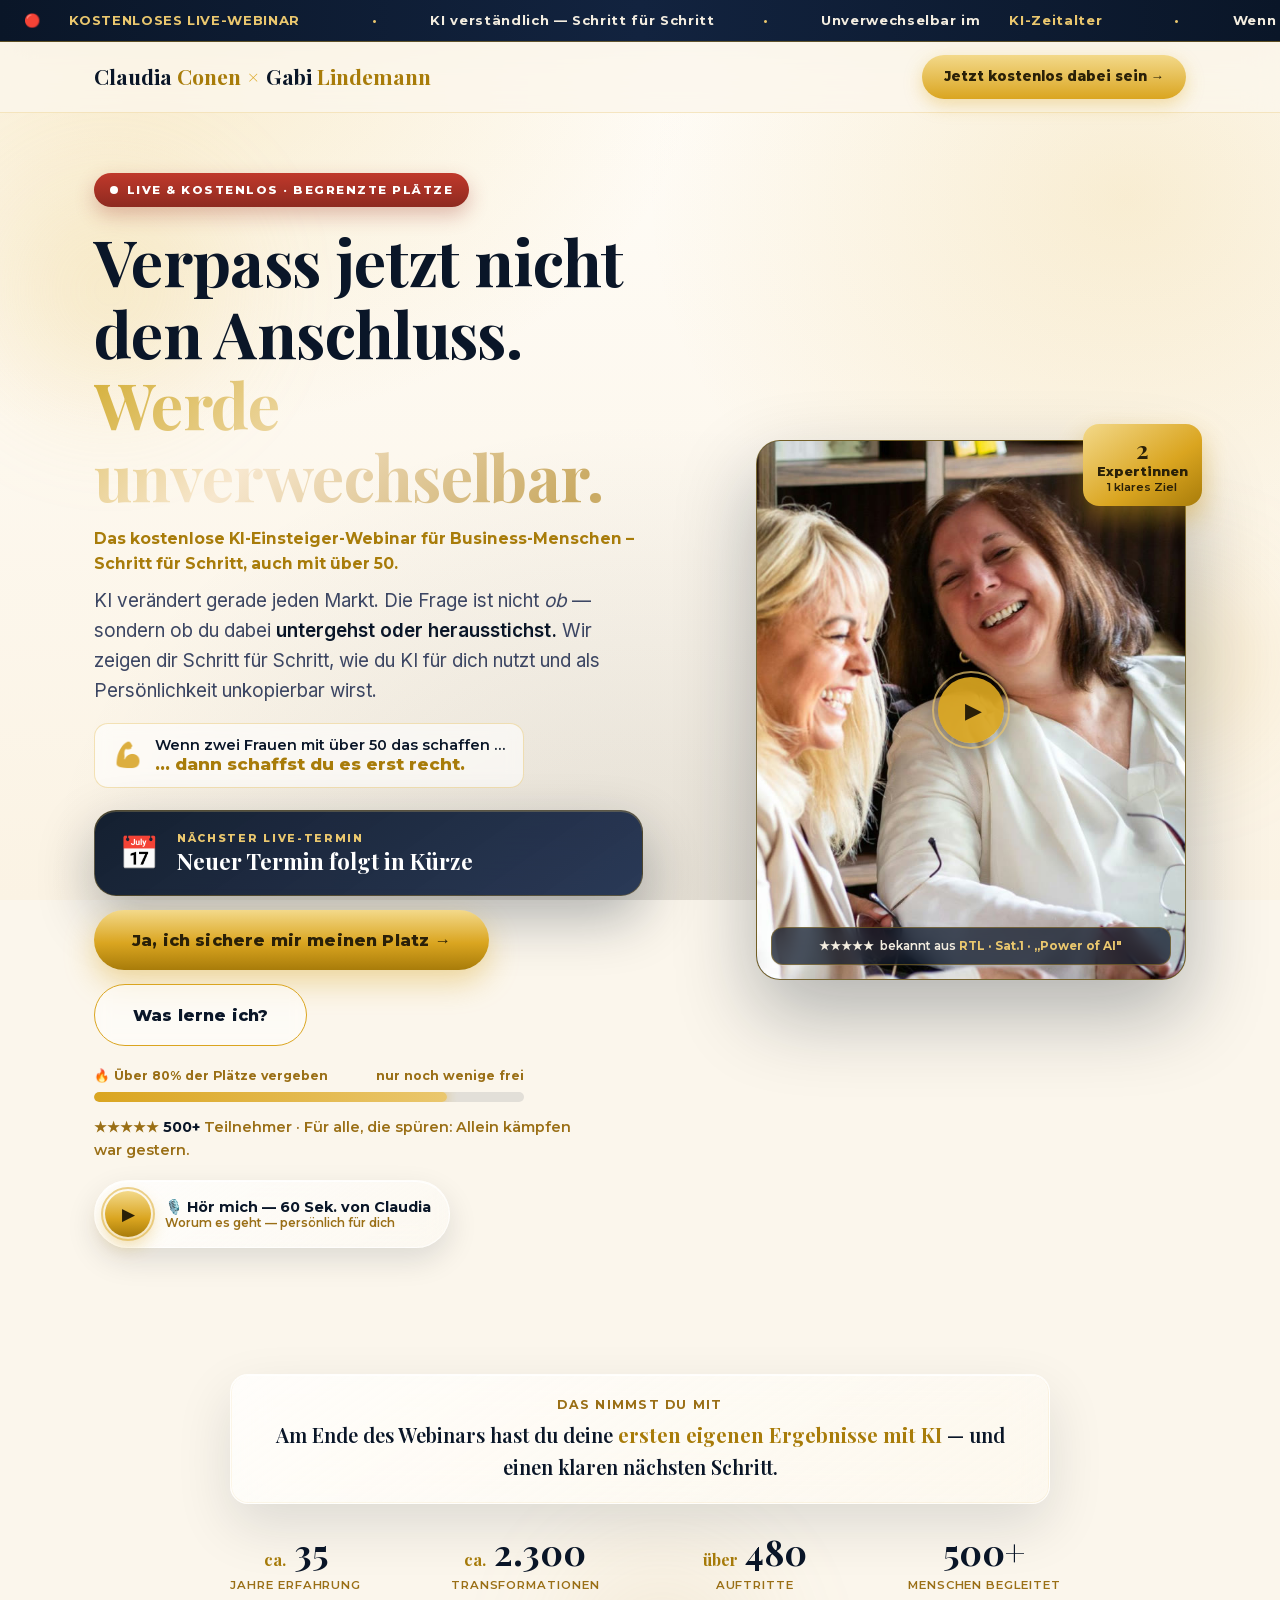
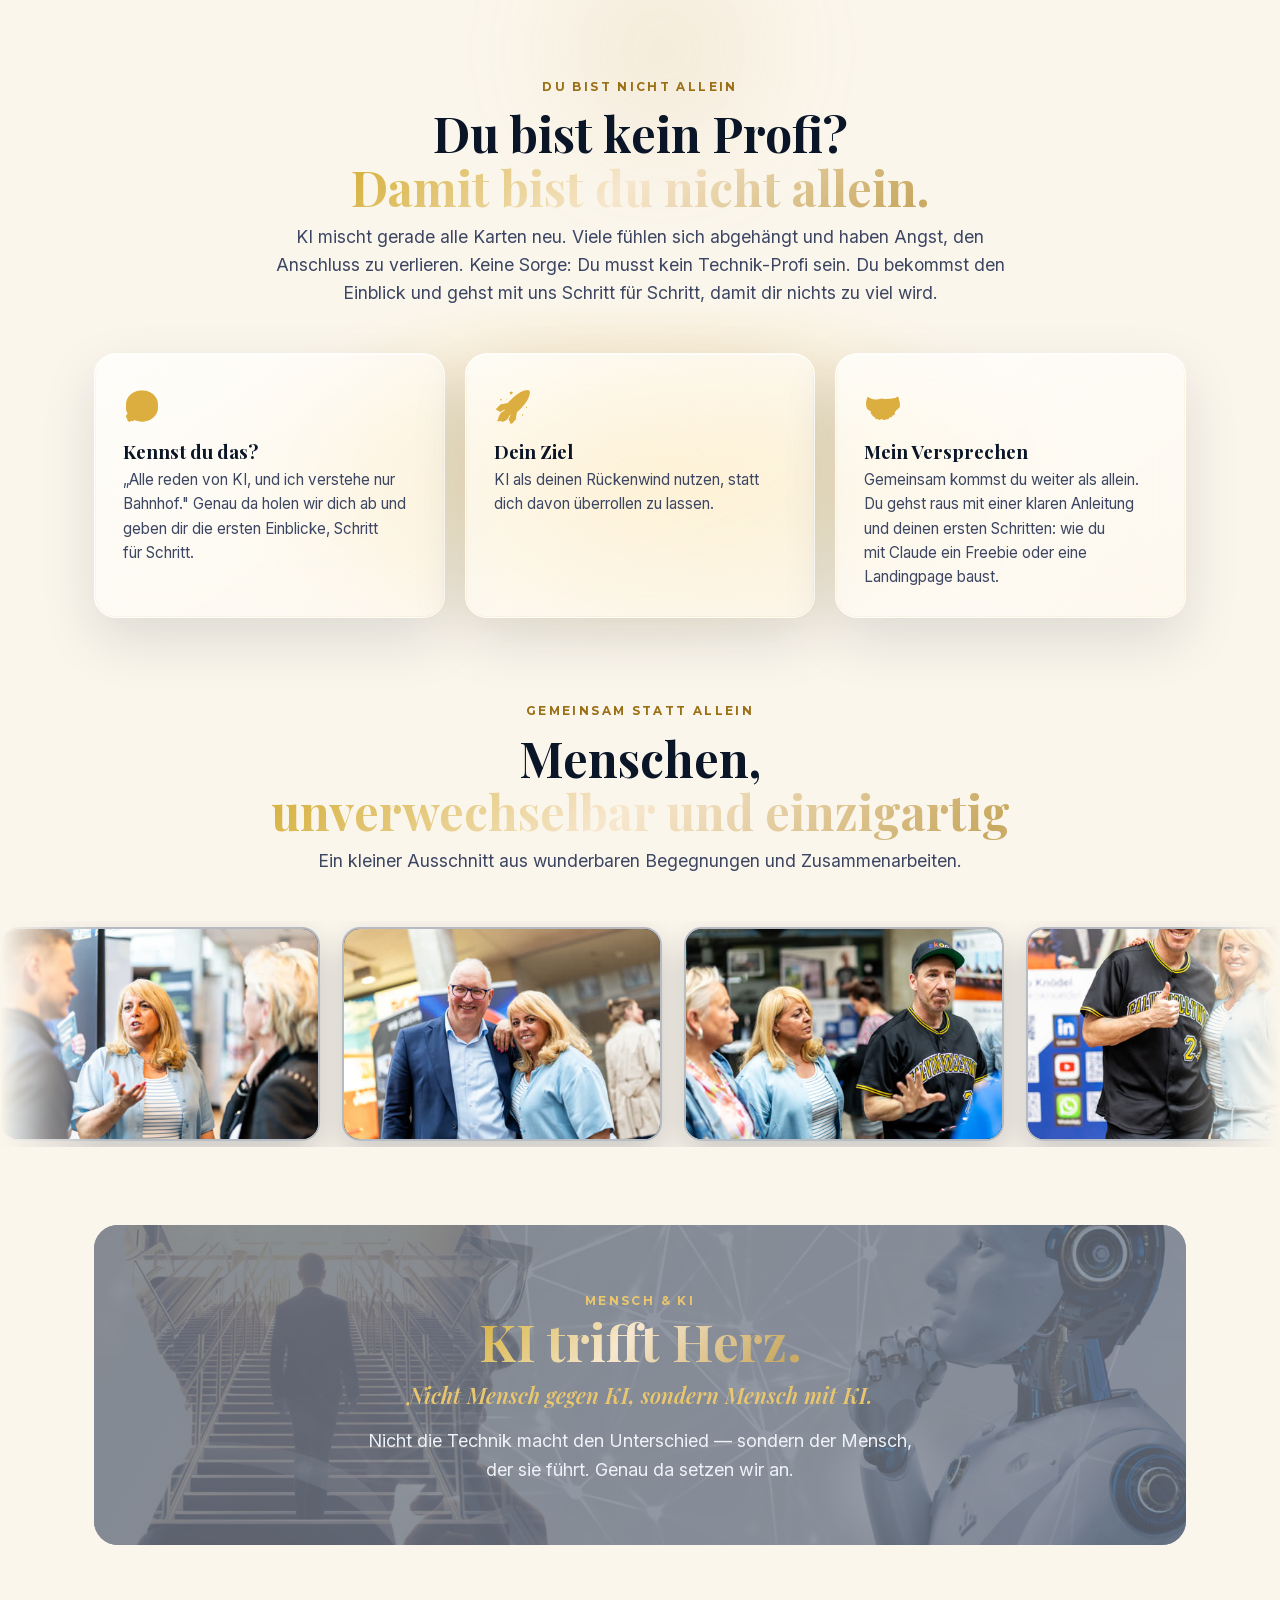
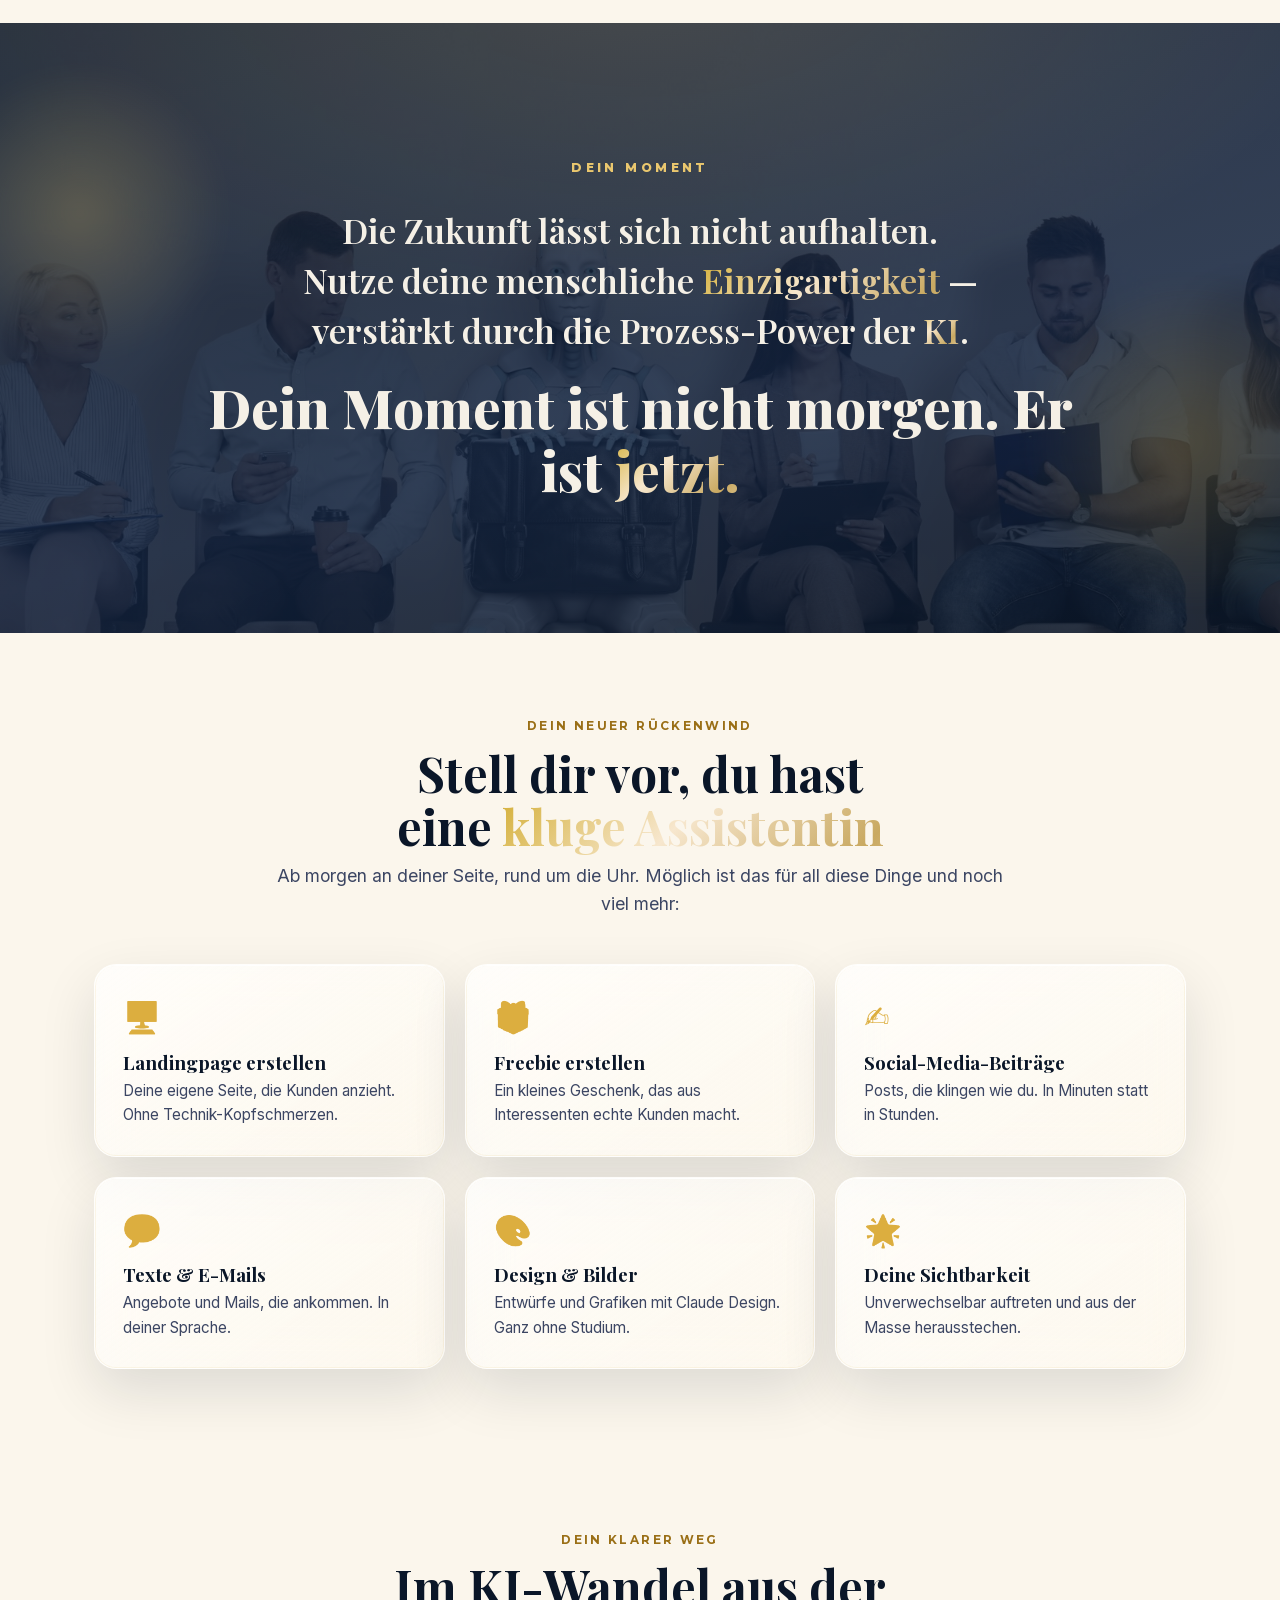
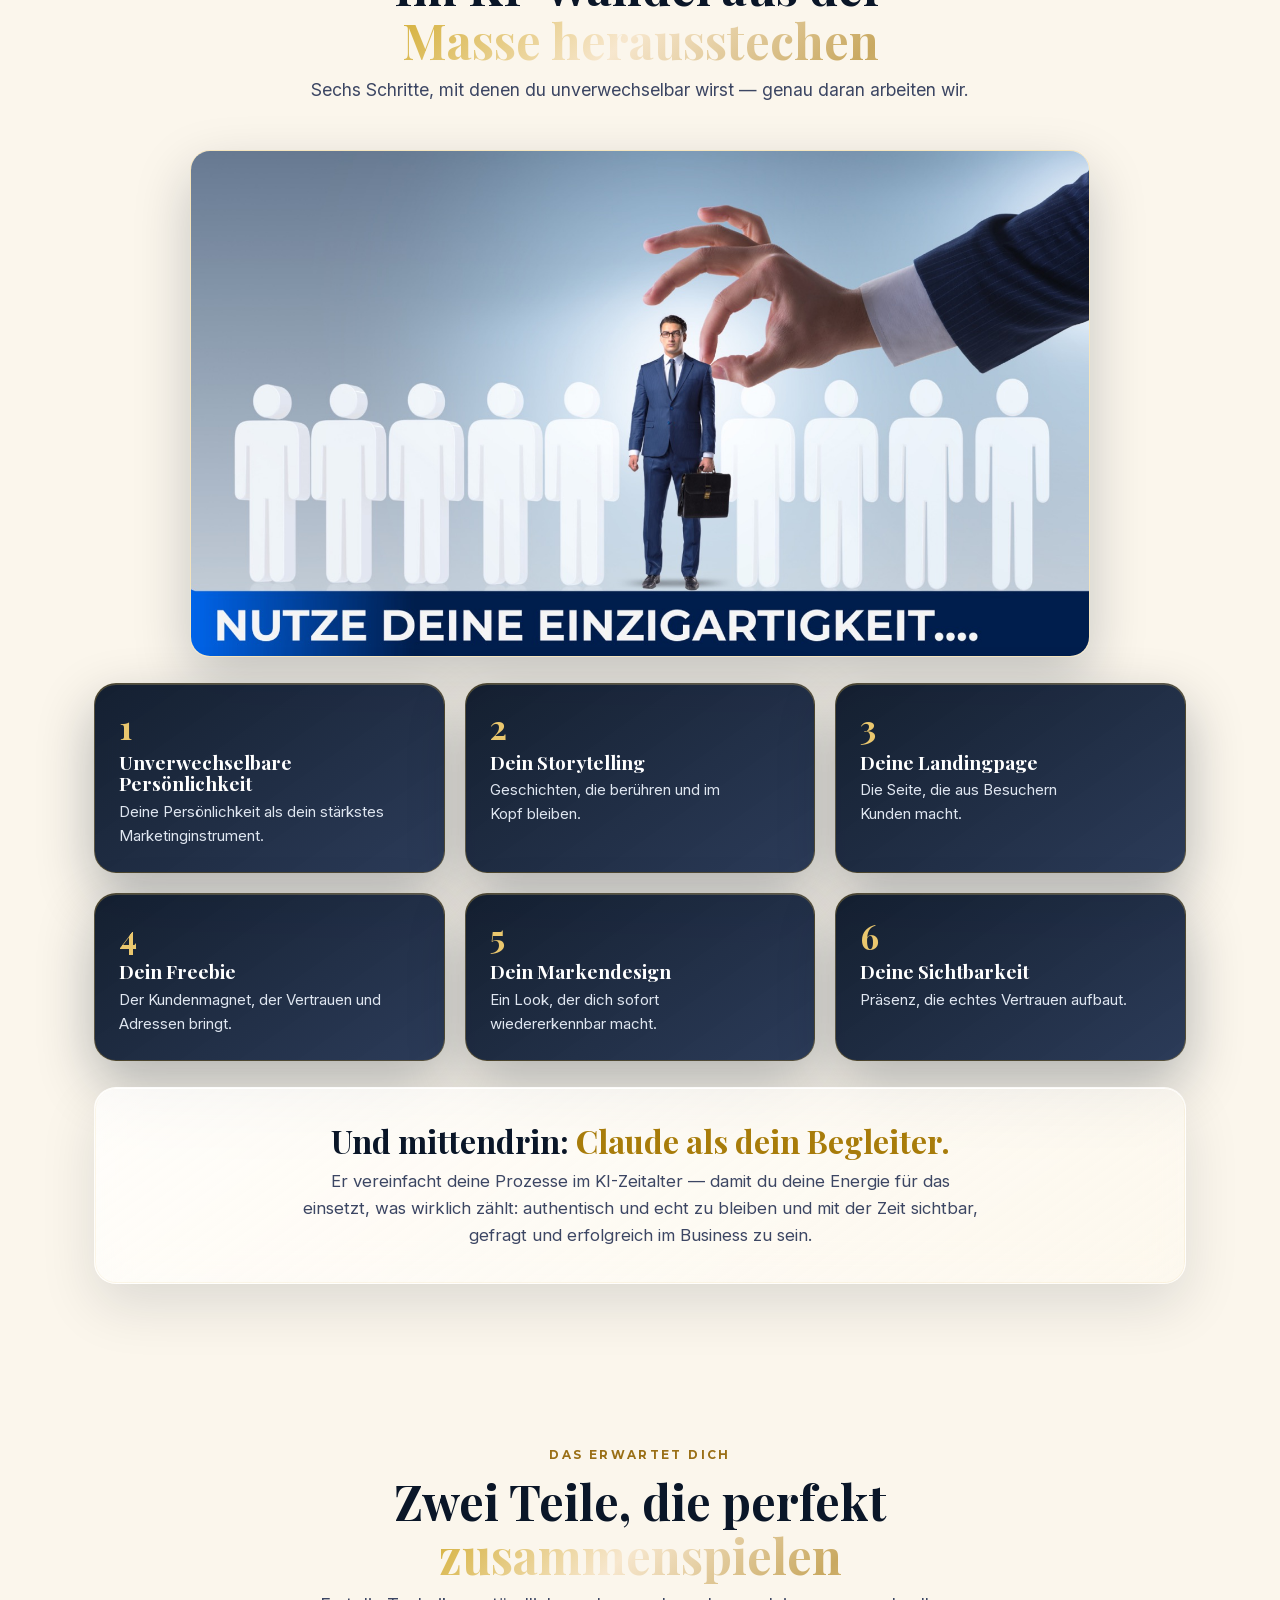
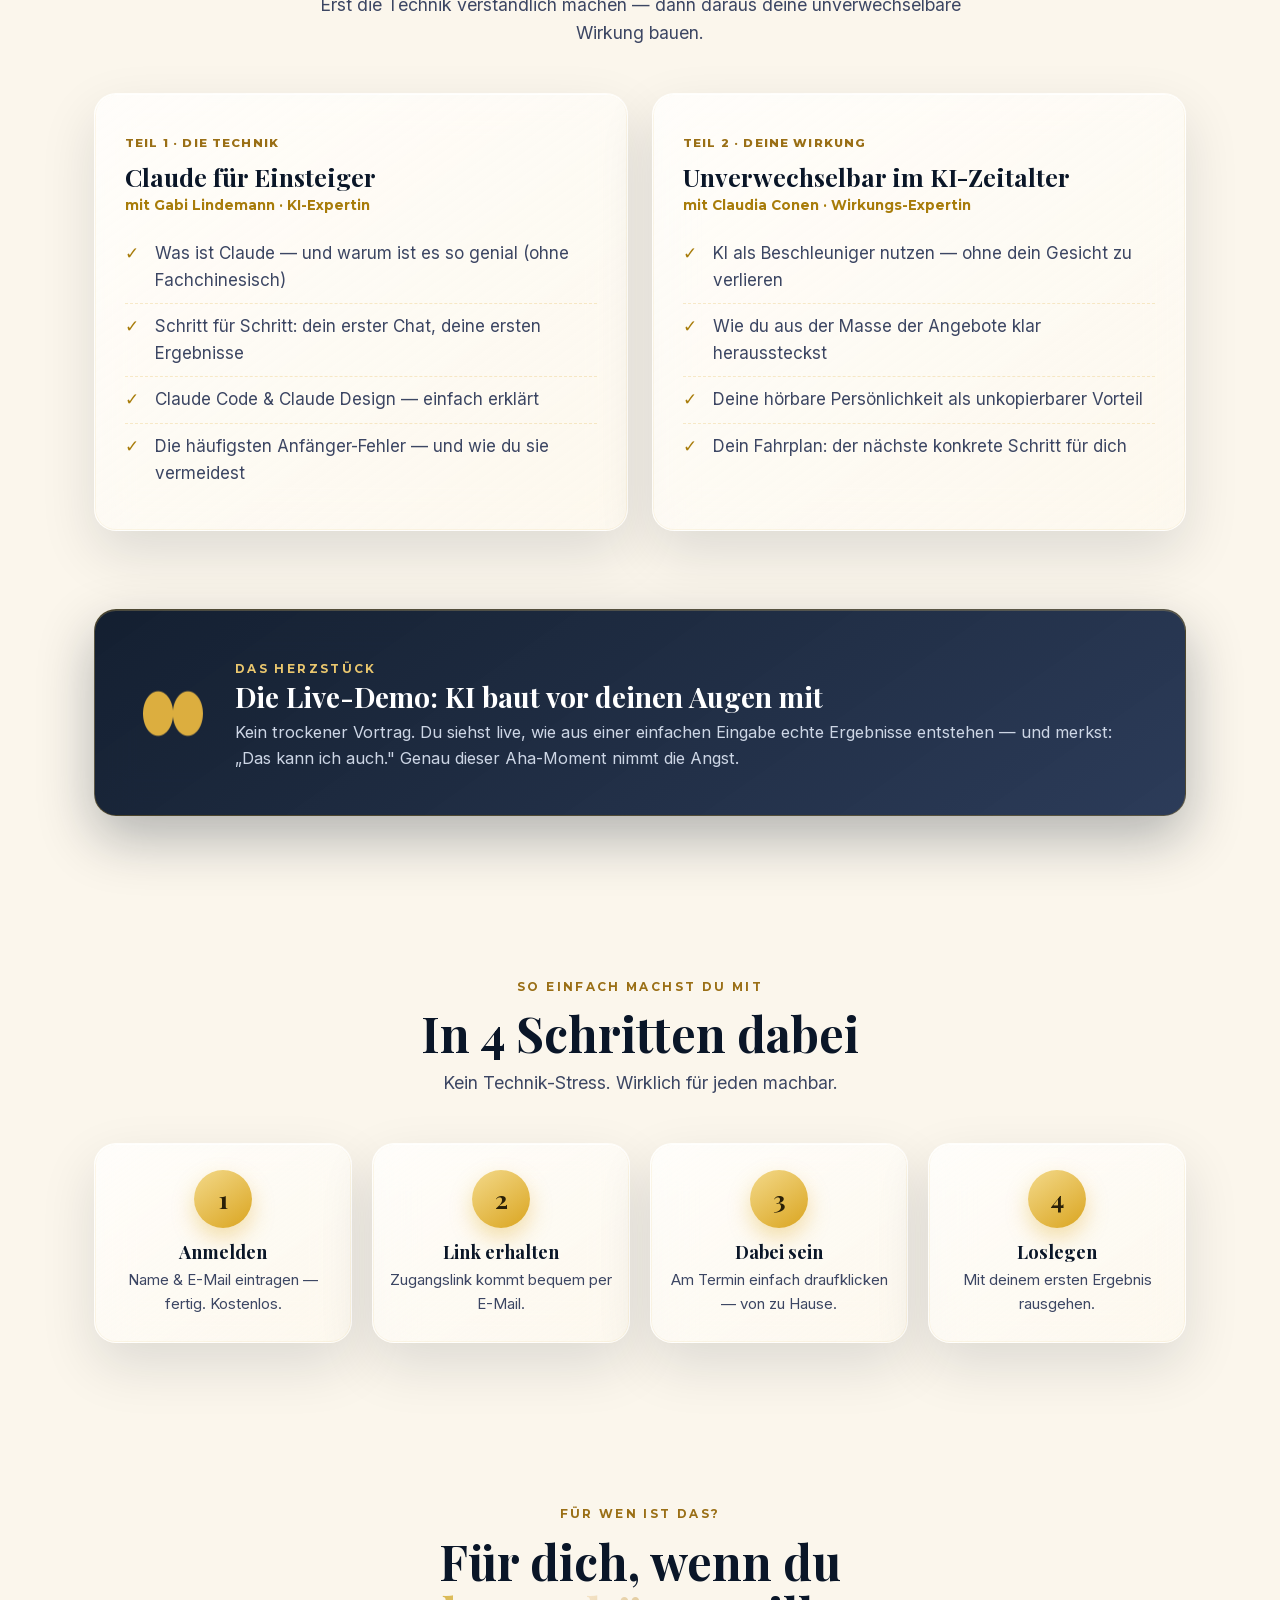
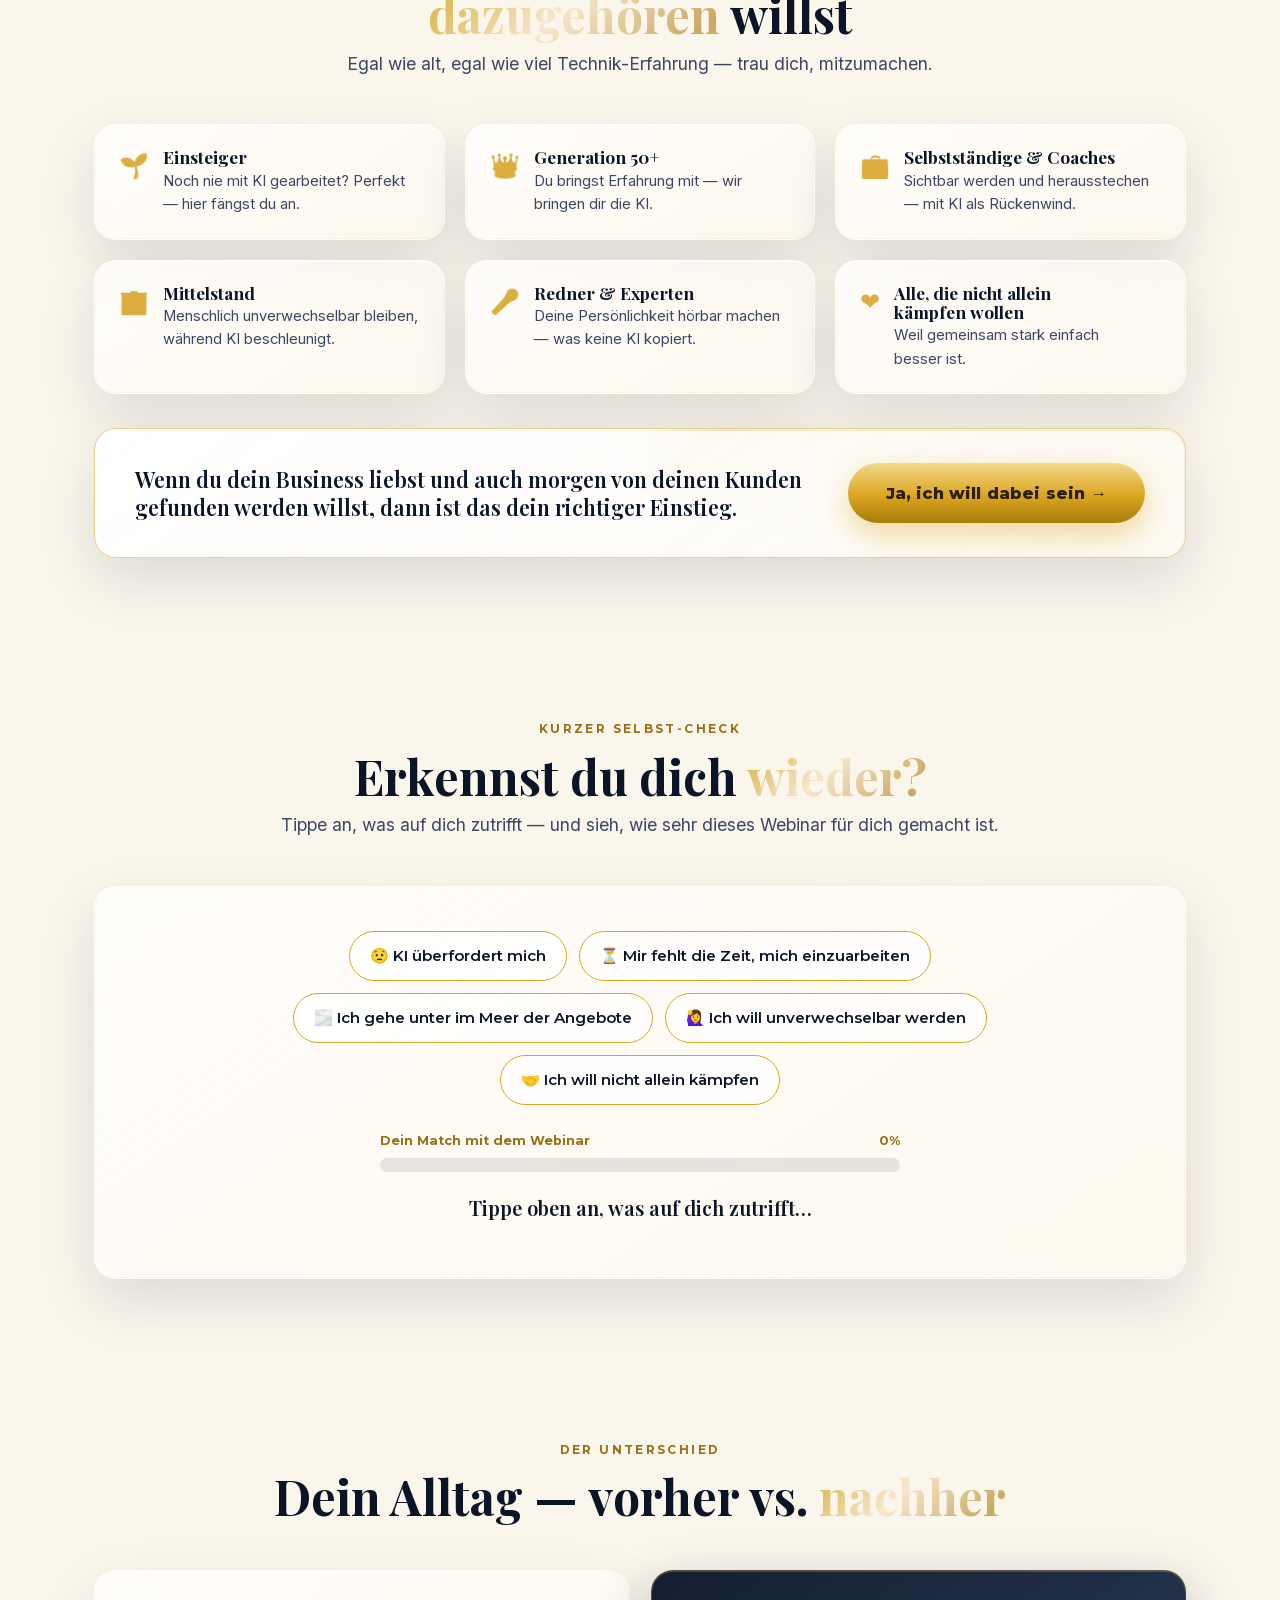
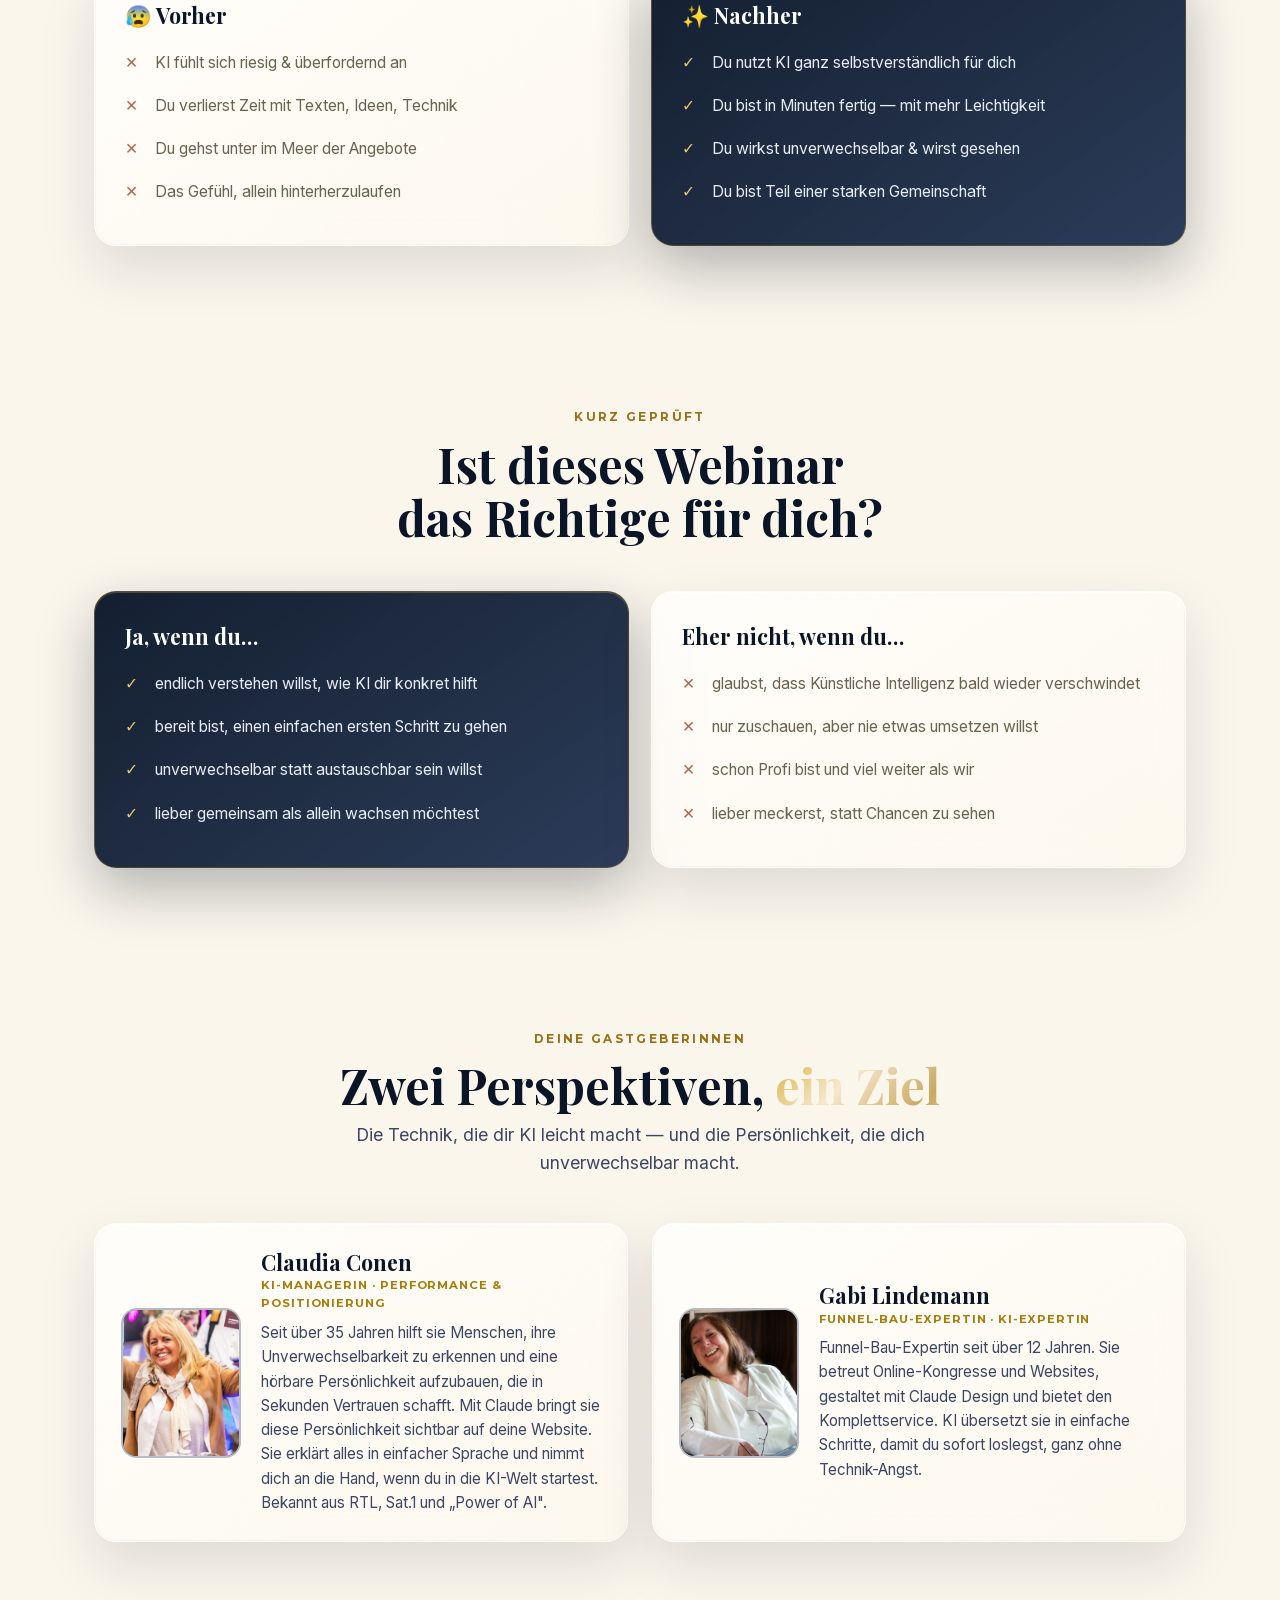
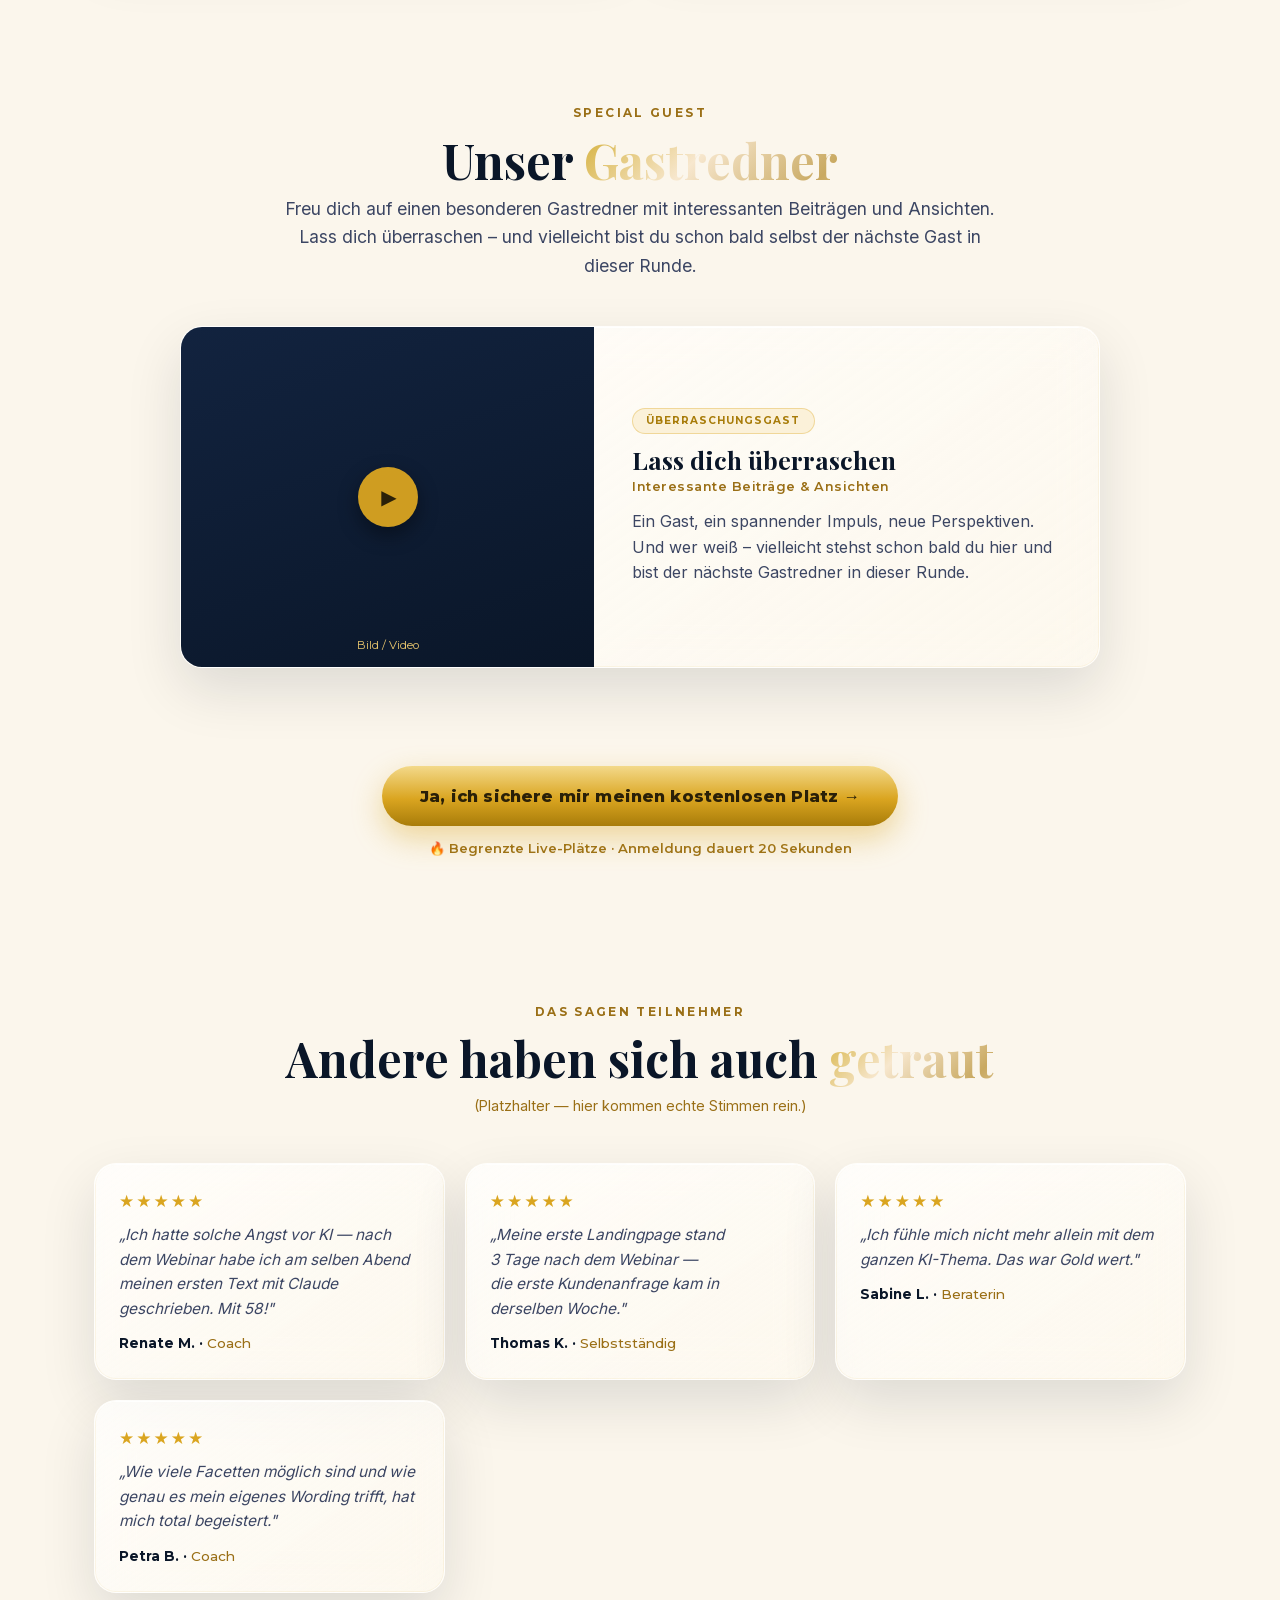
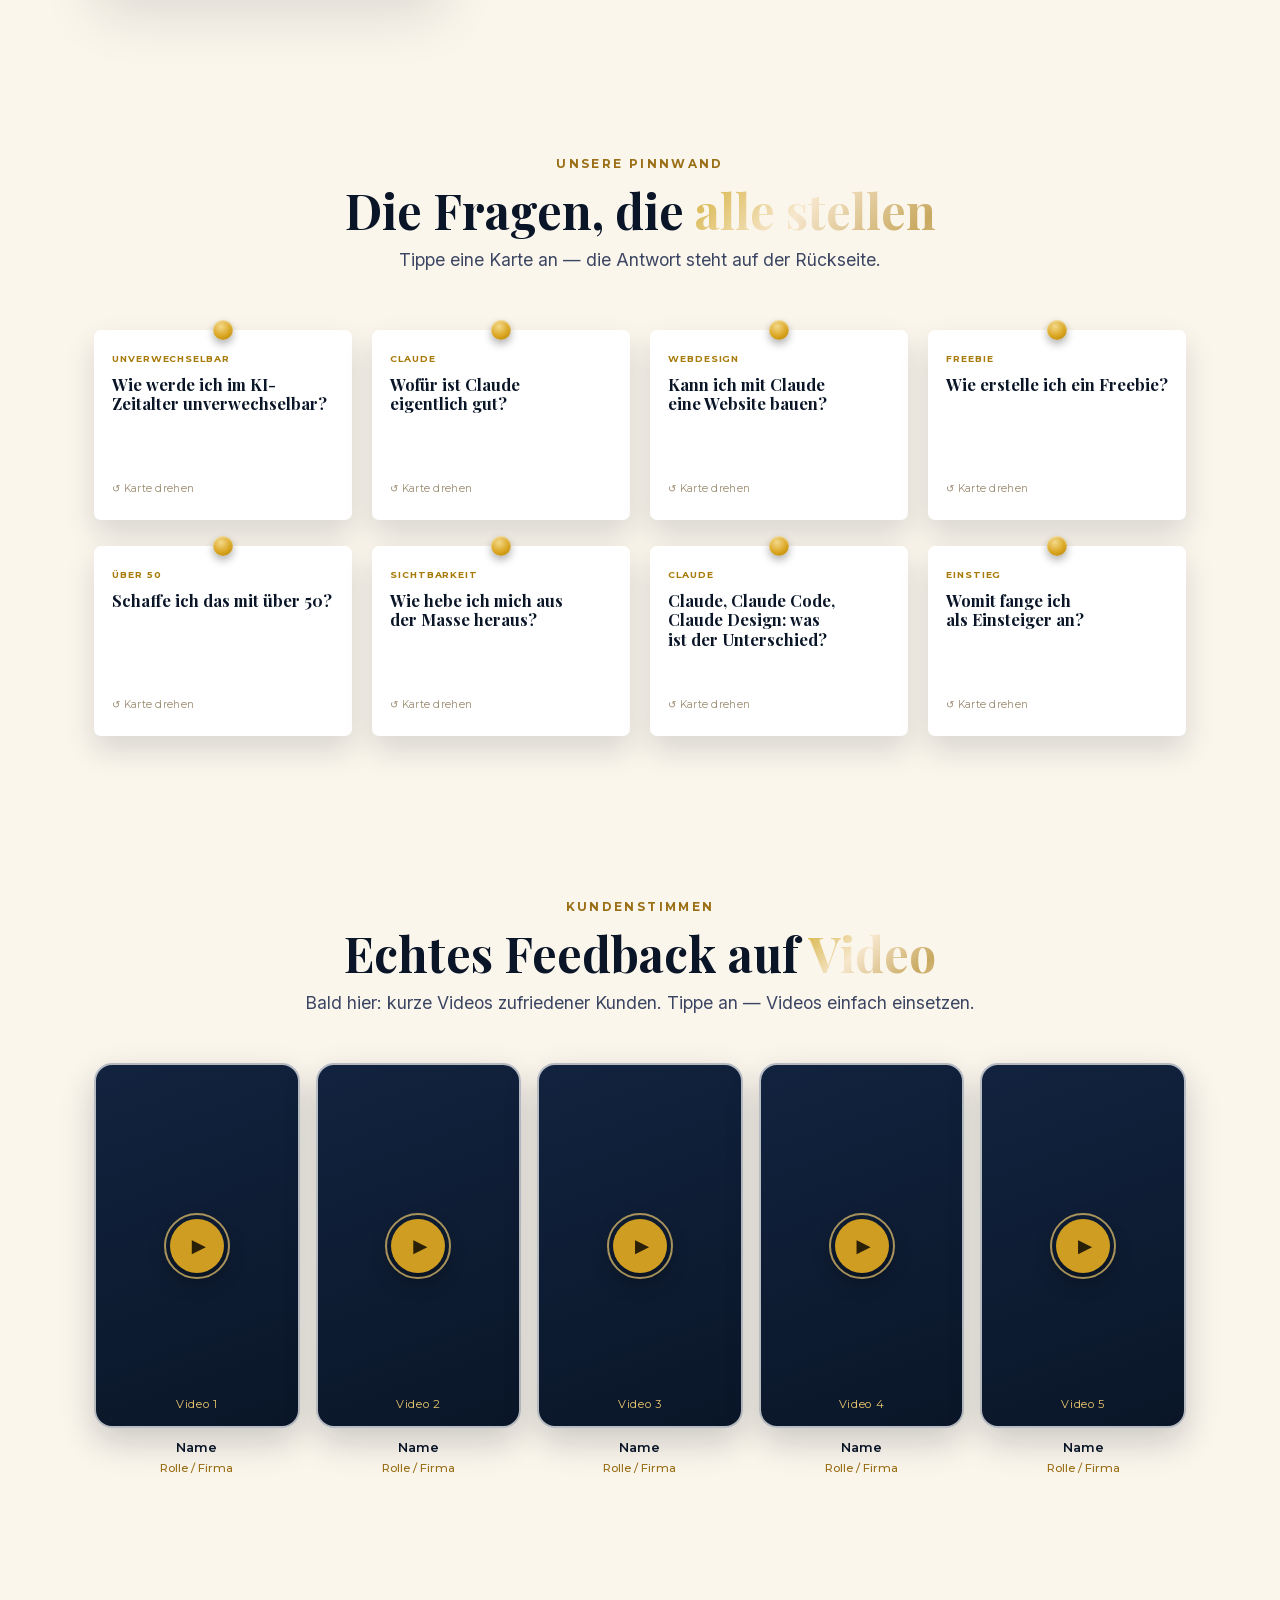
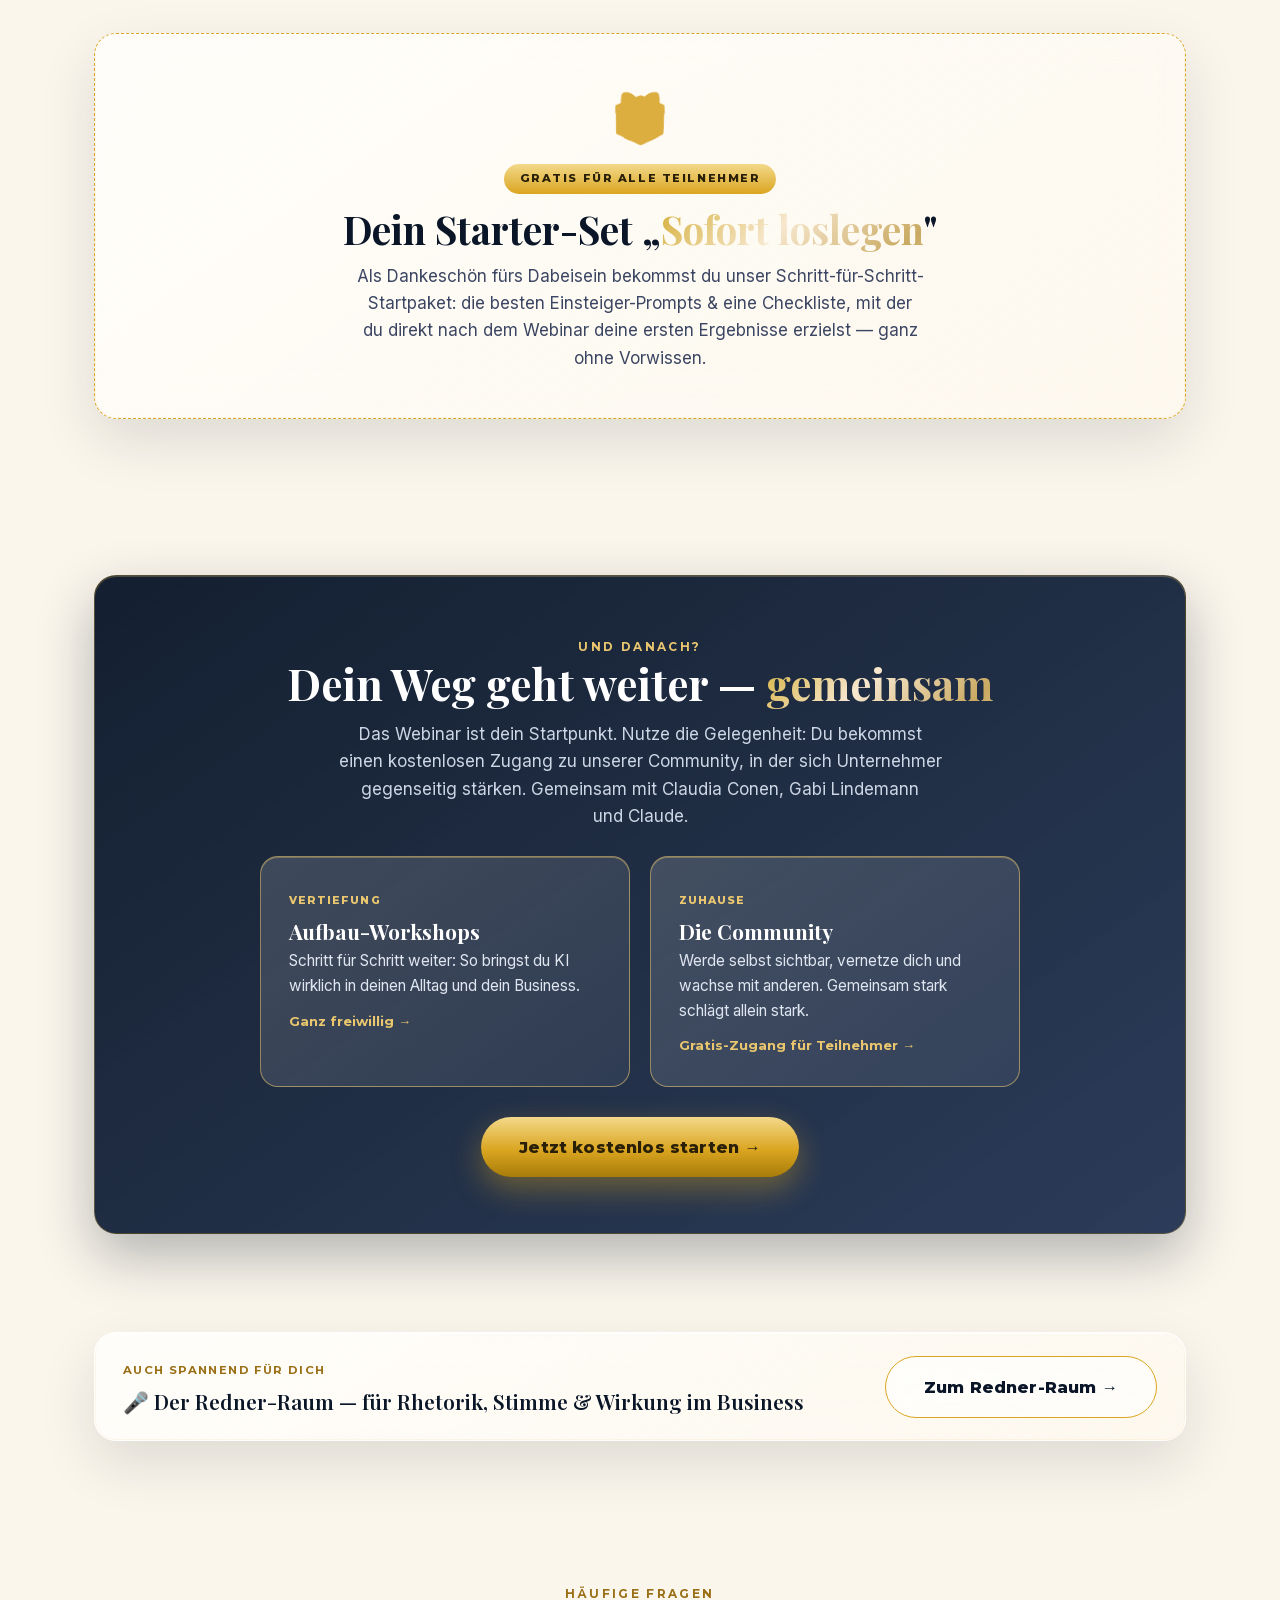
==== commit bde3920a: "3 Bilder eingebunden: Mensch&KI-Band, Manifest-Hintergrund, Aus-der-Masse-Banner Co-Authored-By: Cla" ====
--- a/index.html
+++ b/index.html
@@ -343,6 +343,7 @@
 /* ---- MANIFEST: animierte Schrift ---- */
 .manifest{position:relative;overflow:hidden;background:radial-gradient(1200px 600px at 50% -10%,rgba(234,199,110,.14),transparent 60%),linear-gradient(165deg,#0A1628,#12233f 60%,#0A1628);padding:clamp(72px,11vw,130px) 0;text-align:center}
 .manifest .wrap{position:relative;z-index:2;max-width:920px}
+.manifest .mf-bg{position:absolute;inset:0;width:100%;height:100%;object-fit:cover;opacity:.14;z-index:0;filter:saturate(.7)}
 .manifest .mf-orb{position:absolute;border-radius:50%;filter:blur(10px);opacity:.5;pointer-events:none;z-index:1}
 .manifest .mf-orb.a{width:300px;height:300px;left:-70px;top:40px;background:radial-gradient(circle,rgba(234,199,110,.5),transparent 70%);animation:drift 20s ease-in-out infinite}
 .manifest .mf-orb.b{width:340px;height:340px;right:-80px;bottom:20px;background:radial-gradient(circle,rgba(218,165,32,.4),transparent 70%);animation:drift 24s ease-in-out infinite reverse}
@@ -561,7 +562,7 @@
 <section class="sec" style="padding-top:0">
   <div class="wrap">
     <div class="mkband">
-      <!-- BILD MENSCH & KI: <img src="assets/mensch-ki.jpg" alt="Mensch & KI Hand in Hand"> -->
+      <img src="assets/mensch-ki.jpg" alt="Mensch und KI: menschlicher Kopf trifft auf humanoide KI">
       <div class="mk-in">
         <span class="eyebrow" style="color:var(--gold-b)">Mensch &amp; KI</span>
         <h2><span class="shimmer">KI trifft Herz.</span></h2>
@@ -574,6 +575,7 @@
 
 <!-- MANIFEST (animierte Schrift) -->
 <section class="manifest" id="manifest">
+  <img class="mf-bg" src="assets/masse-manifest.jpg" alt="" aria-hidden="true">
   <span class="mf-orb a"></span><span class="mf-orb b"></span>
   <div class="wrap">
     <span class="mf-eyebrow">Dein Moment</span>
@@ -619,6 +621,7 @@
   .weg-banner h3{font-family:var(--serif);color:var(--navy);font-size:clamp(1.4rem,3vw,2rem);line-height:1.2;margin:0 0 8px}
   .weg-banner h3 b{color:var(--gold-d)}
   .weg-banner p{font-family:var(--sans);color:var(--ink);font-size:1.05rem;max-width:680px;margin:0 auto}
+  .weg-hero-img{display:block;width:100%;max-width:900px;margin:0 auto 26px;border-radius:20px;box-shadow:0 22px 55px rgba(10,22,40,.22);border:1px solid rgba(234,199,110,.35)}
   </style>
   <div class="wrap">
     <div class="sh">
@@ -626,6 +629,7 @@
       <h2>Im KI-Wandel aus der <span class="shimmer">Masse herausstechen</span></h2>
       <p>Sechs Schritte, mit denen du unverwechselbar wirst — genau daran arbeiten wir.</p>
     </div>
+    <img class="weg-hero-img" src="assets/einzigartigkeit.jpg" alt="Aus der Masse herausstechen – nutze deine Einzigartigkeit">
     <div class="weg-grid">
       <div class="glass-dark wegc"><div class="wn">1</div><h3>Unverwechselbare Persönlichkeit</h3><p>Deine Persönlichkeit als dein stärkstes Marketinginstrument.</p></div>
       <div class="glass-dark wegc"><div class="wn">2</div><h3>Dein Storytelling</h3><p>Geschichten, die berühren und im Kopf bleiben.</p></div>
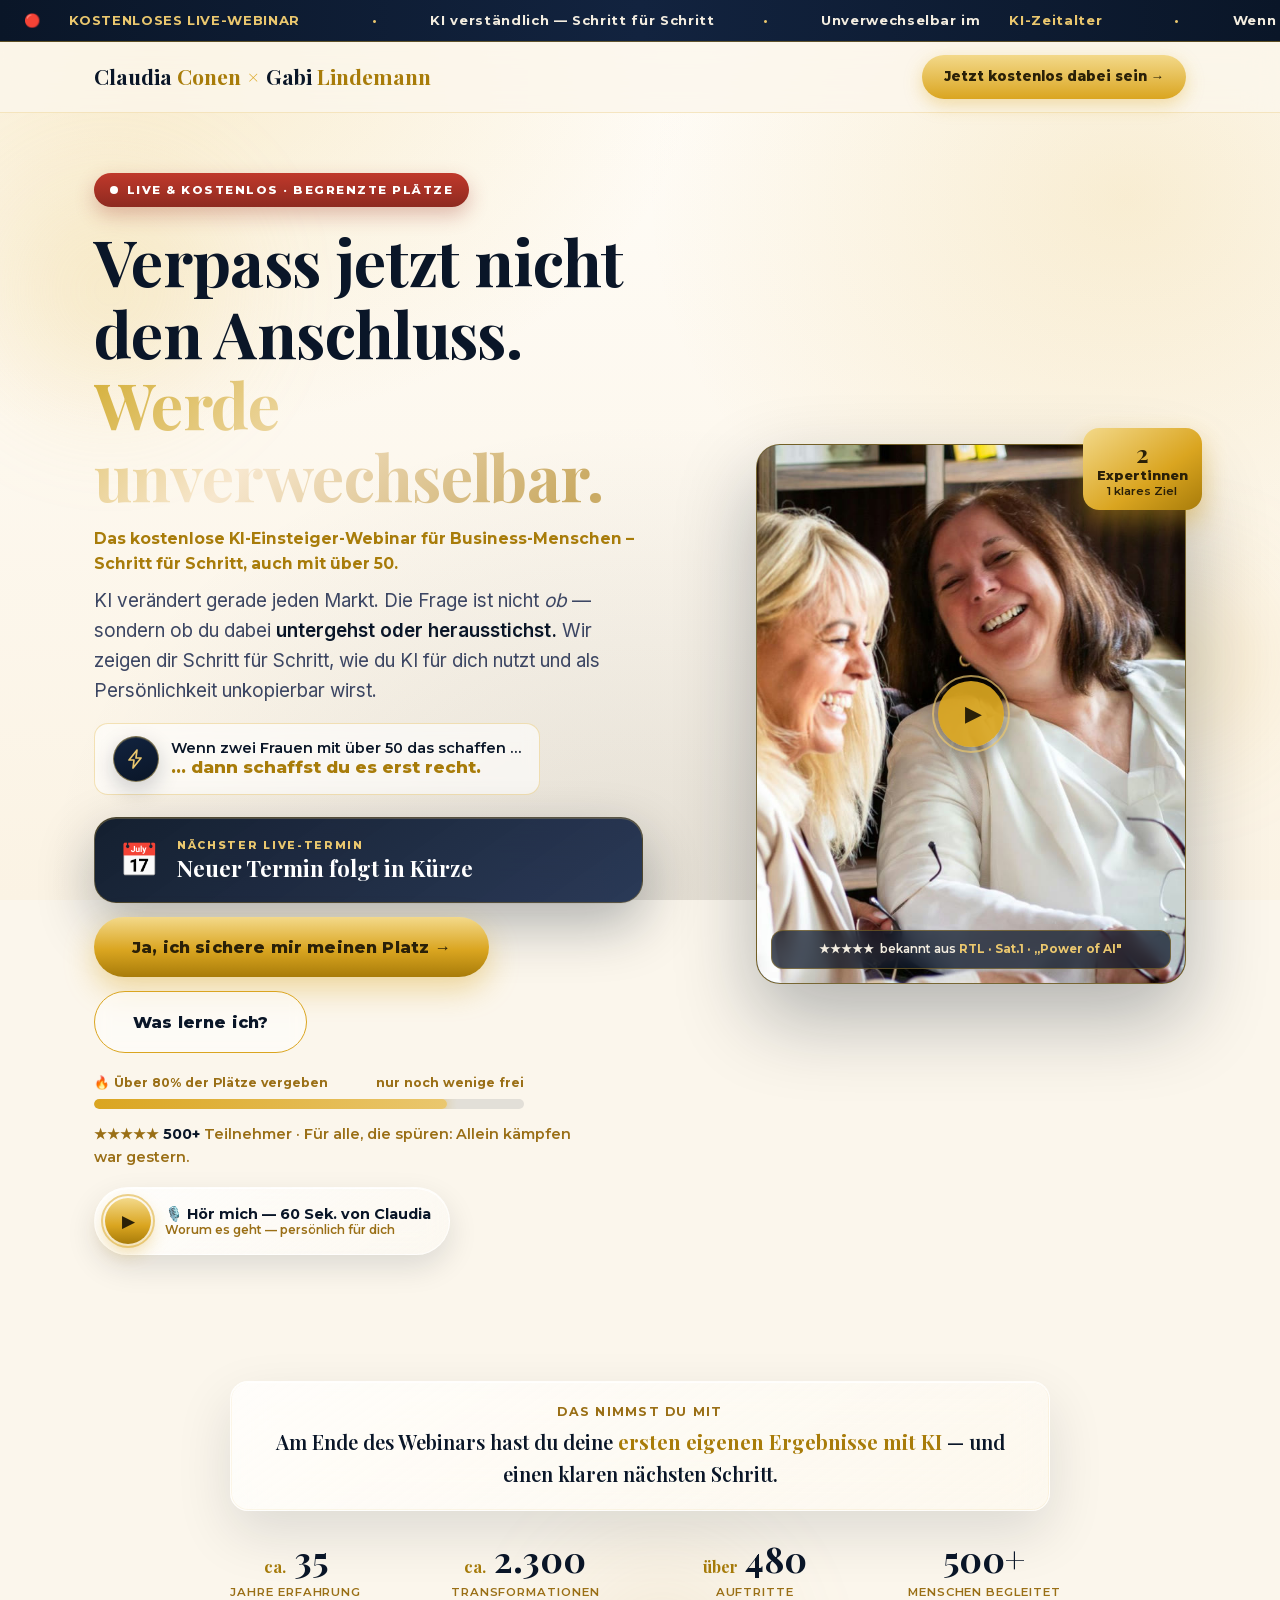
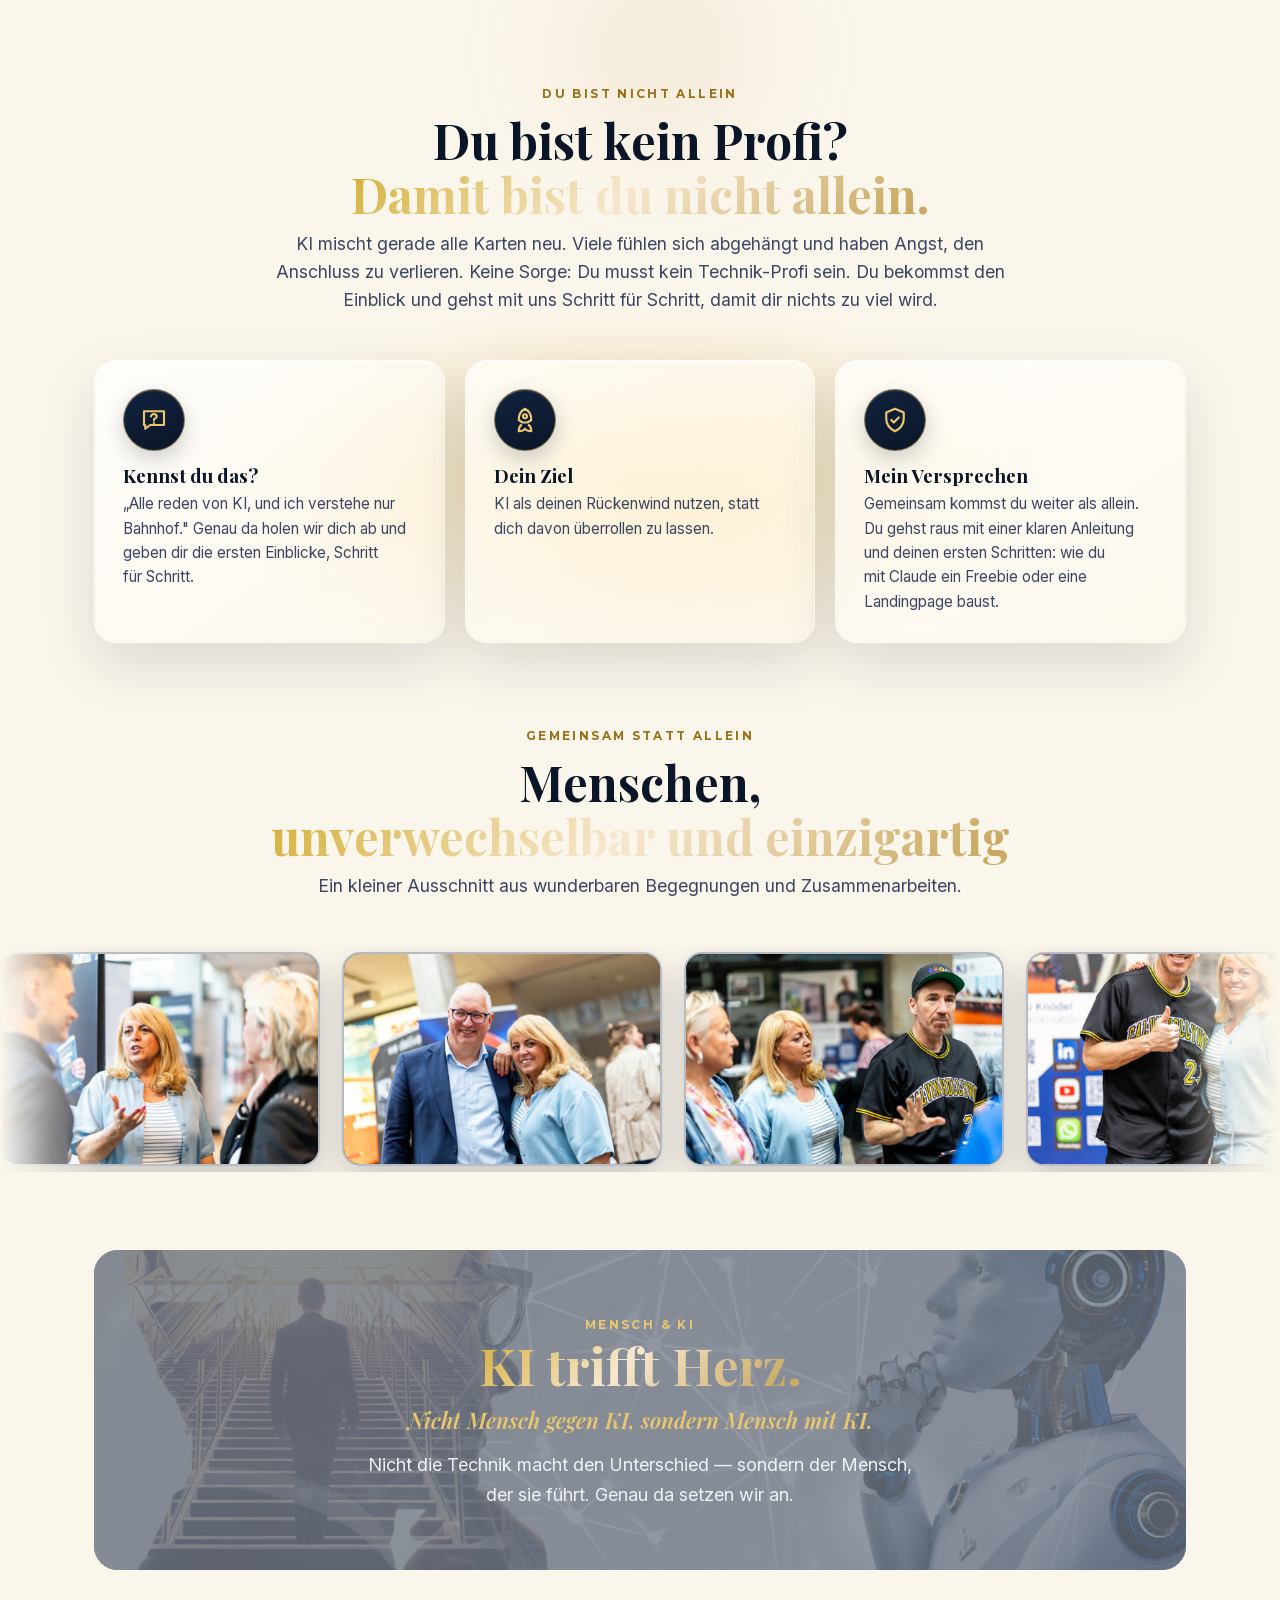
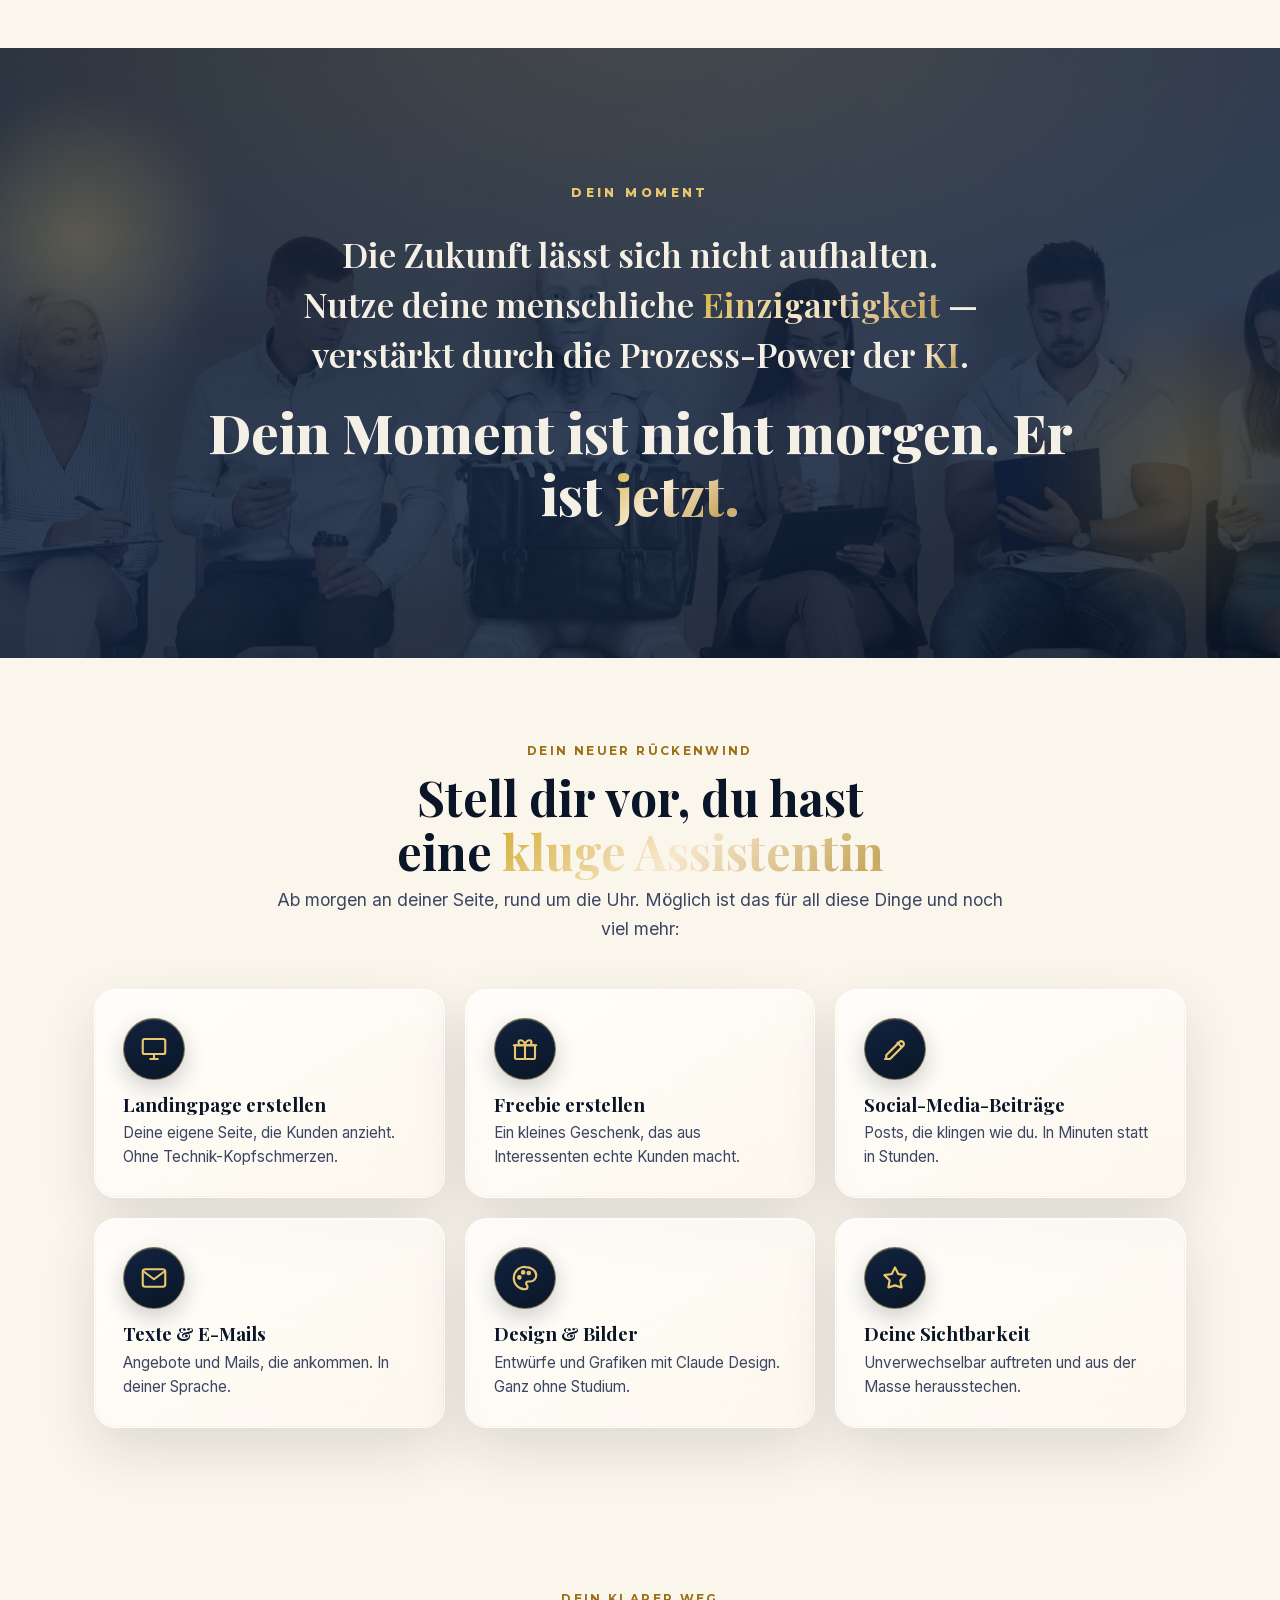
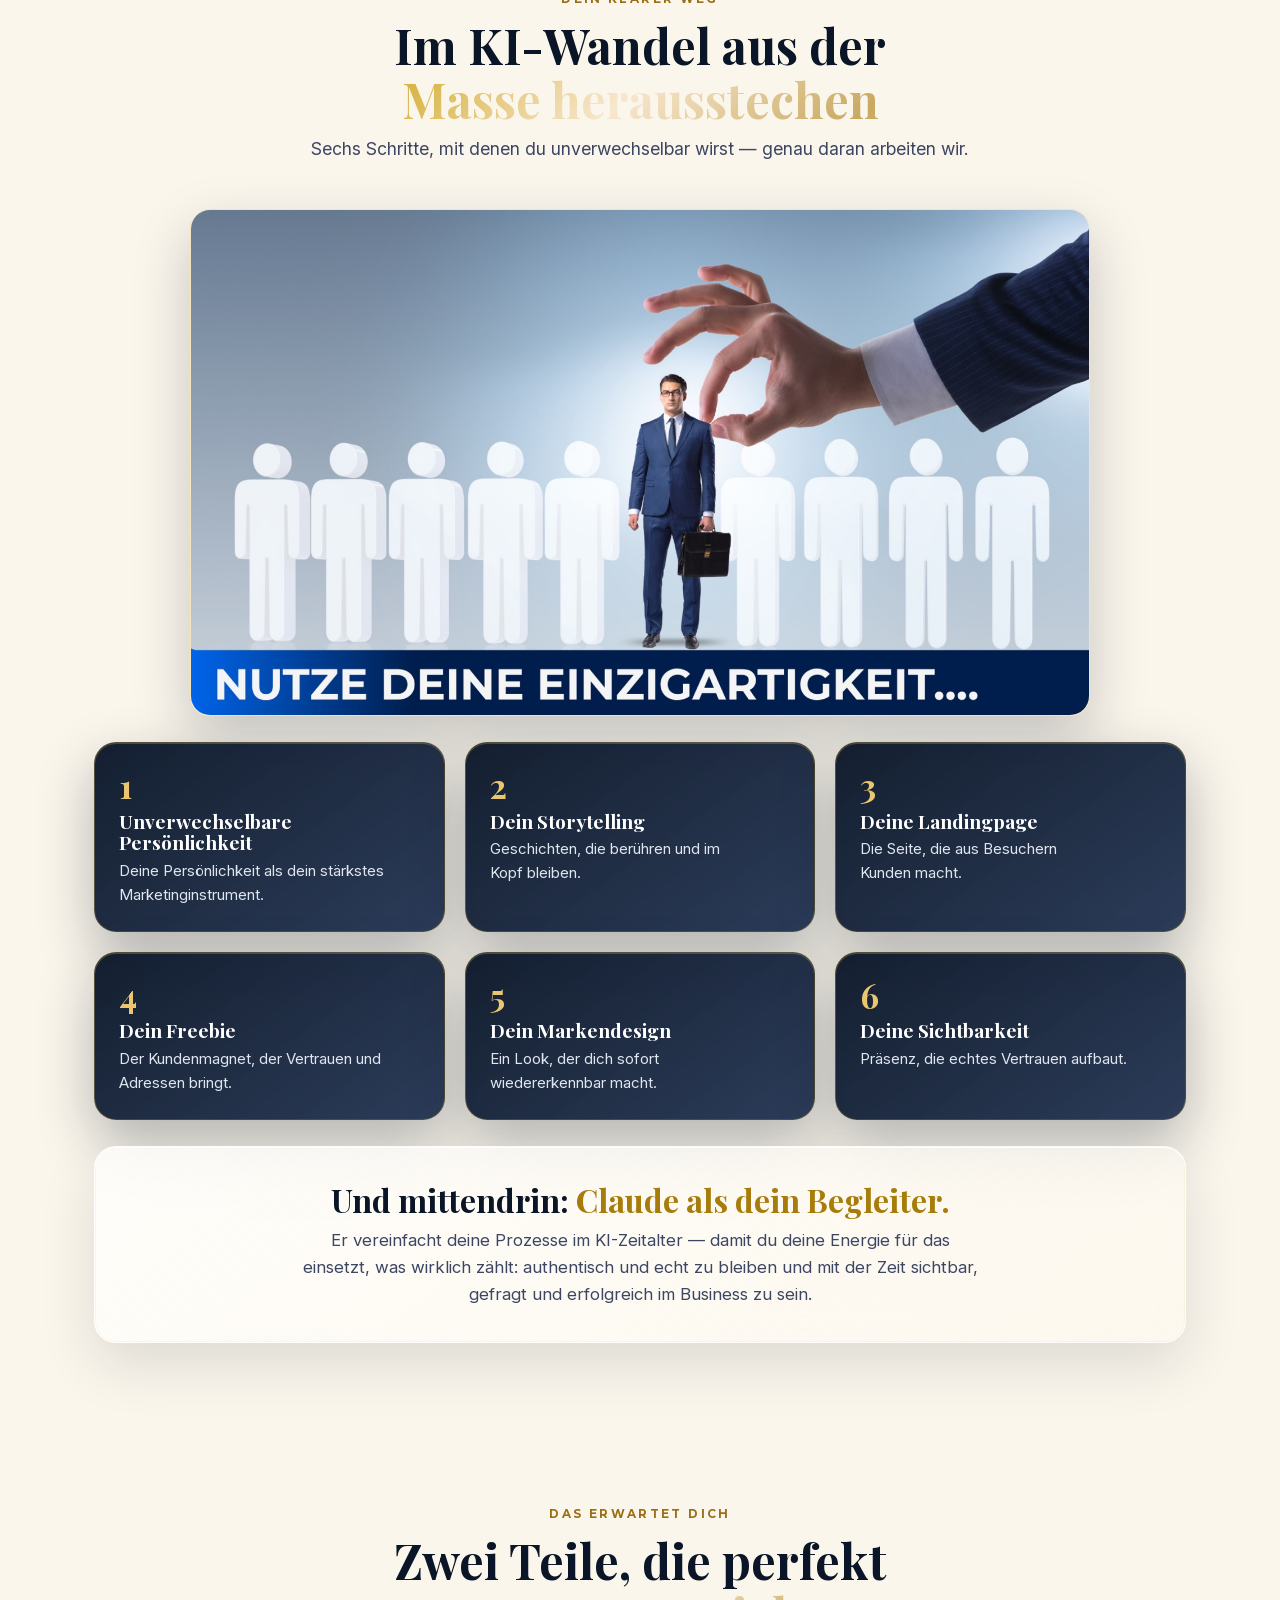
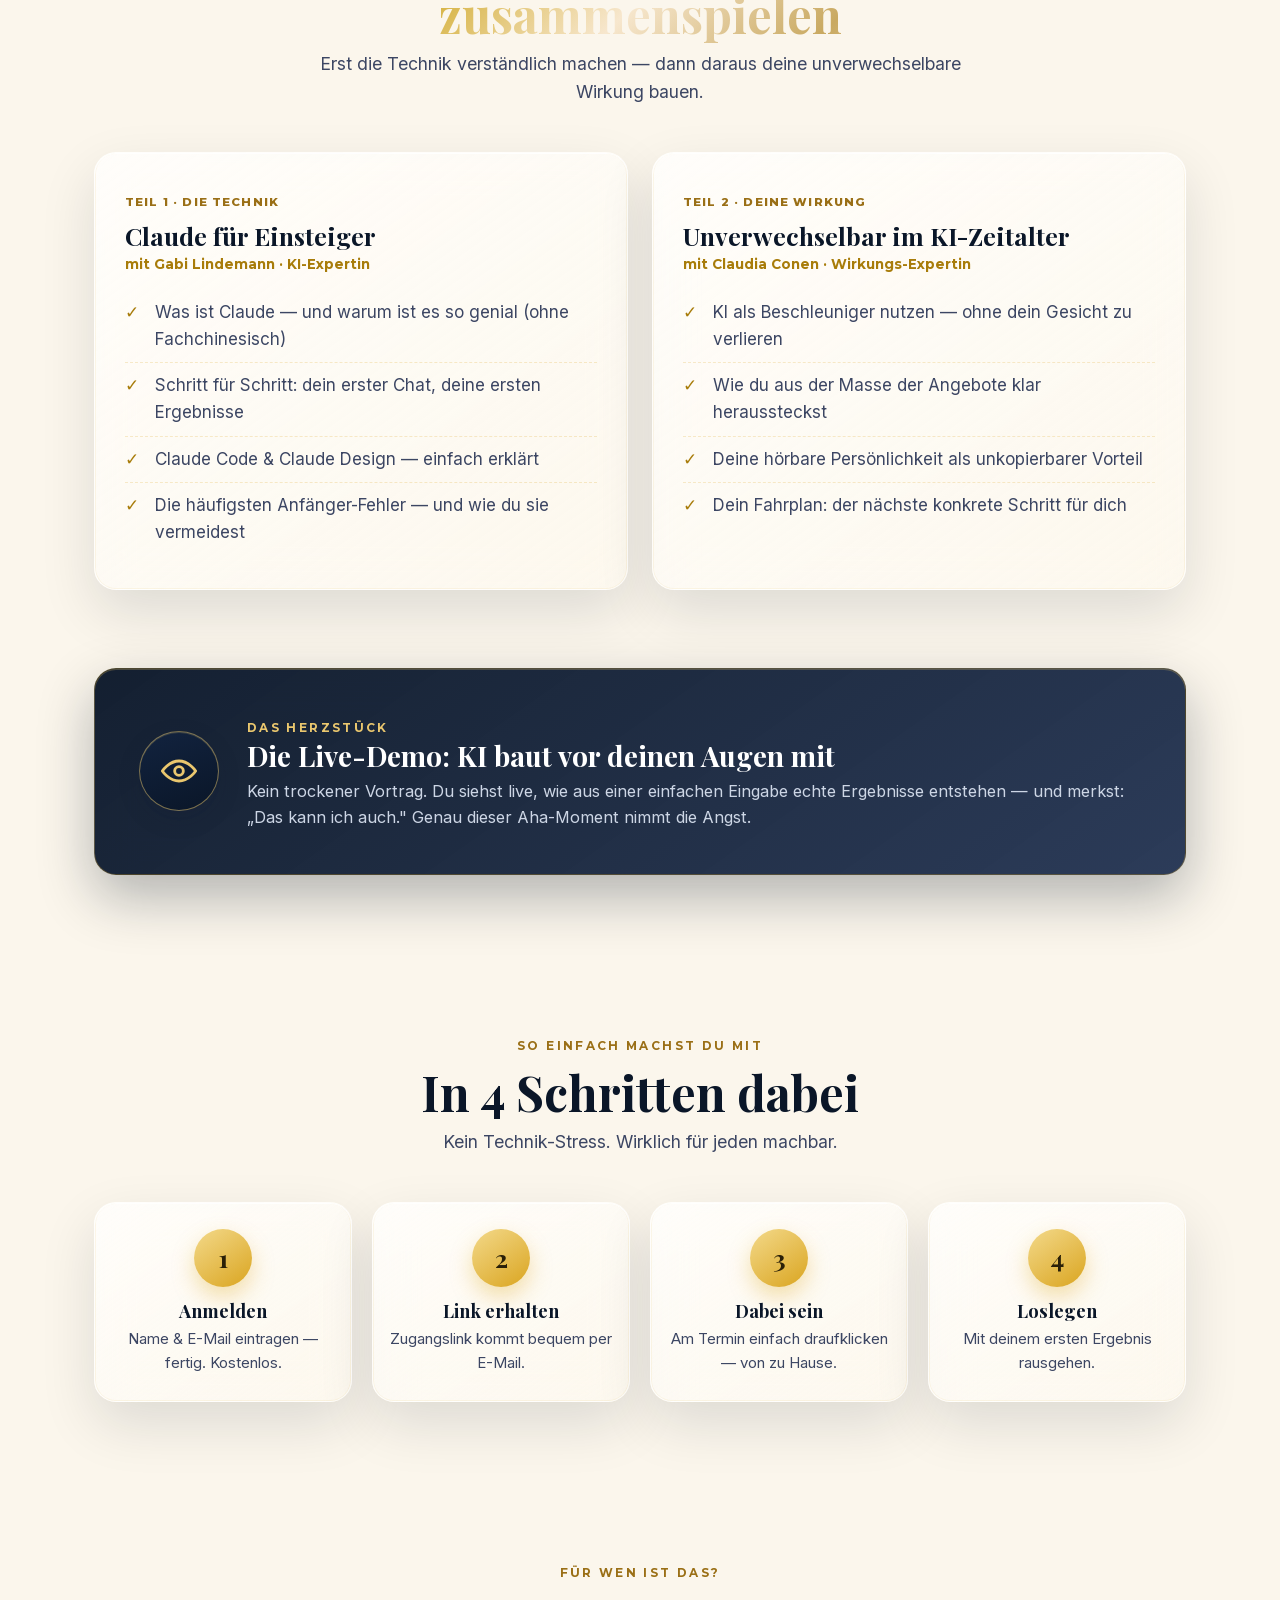
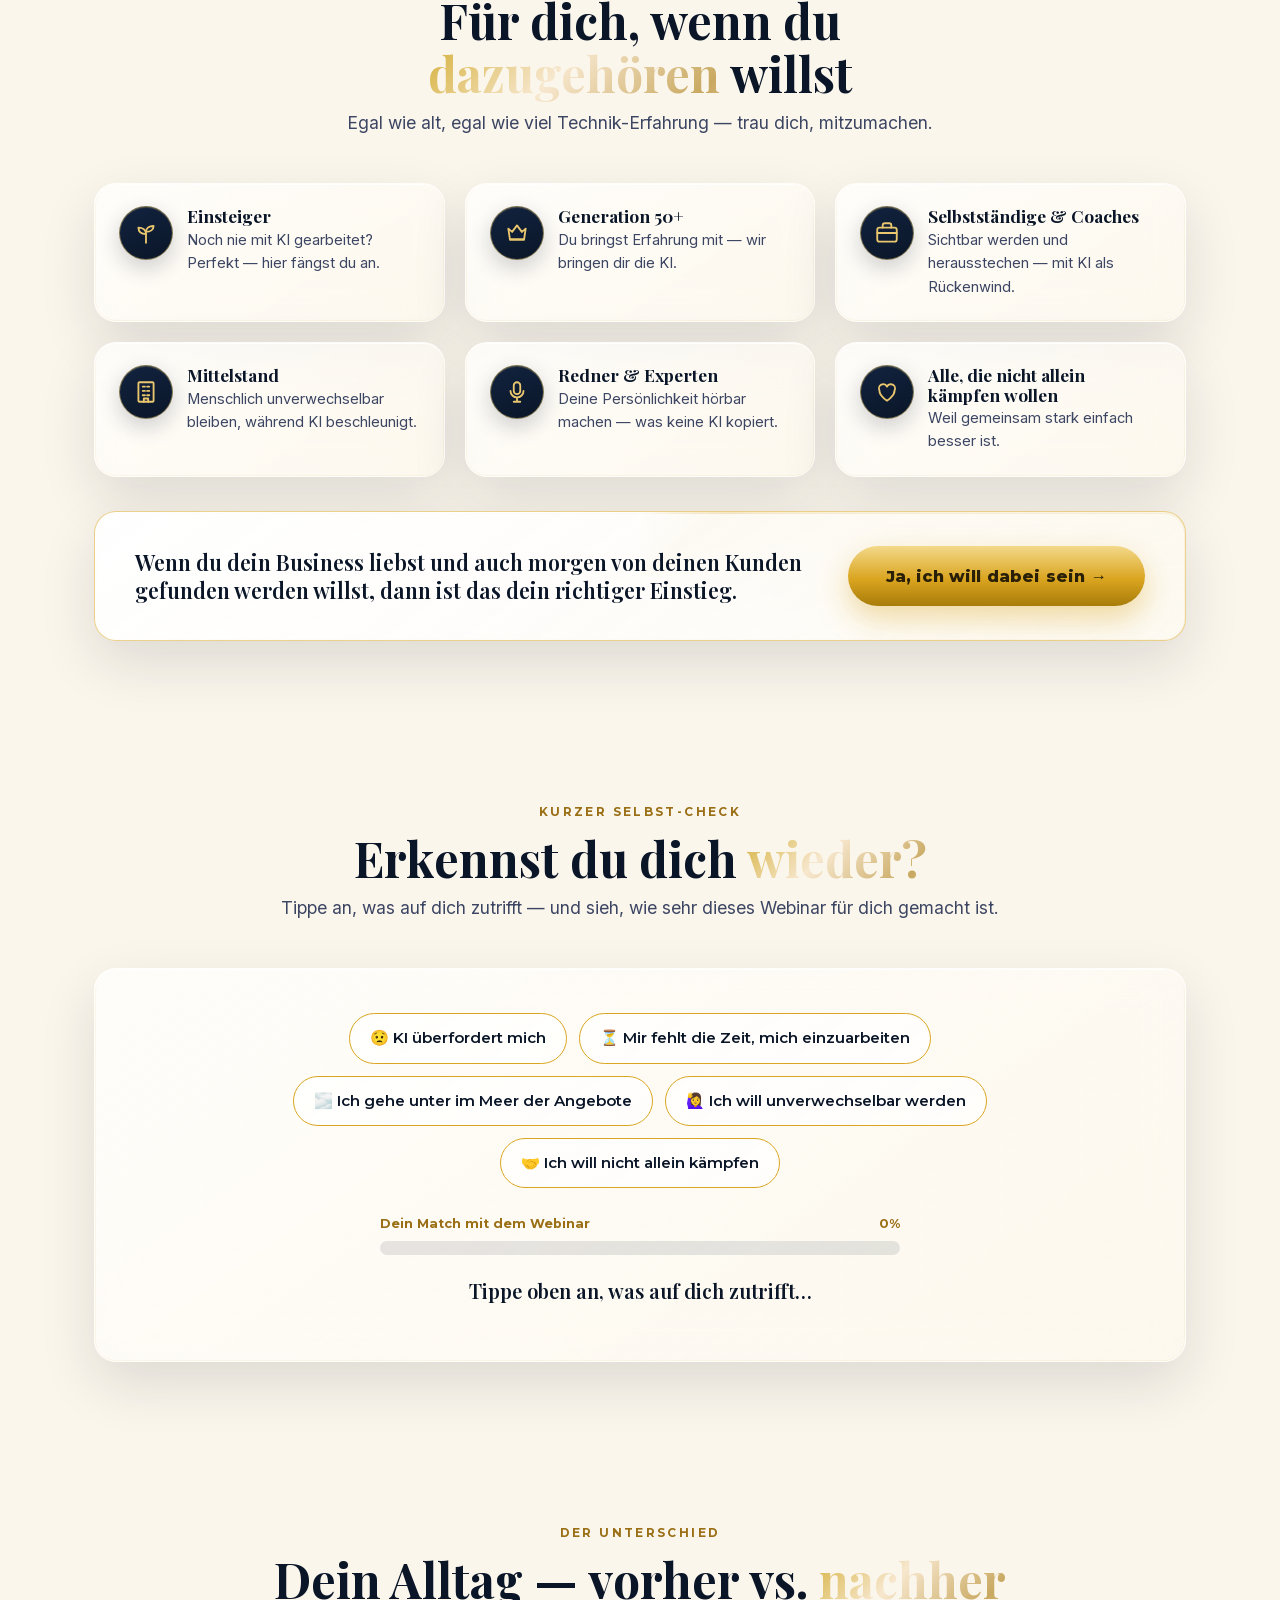
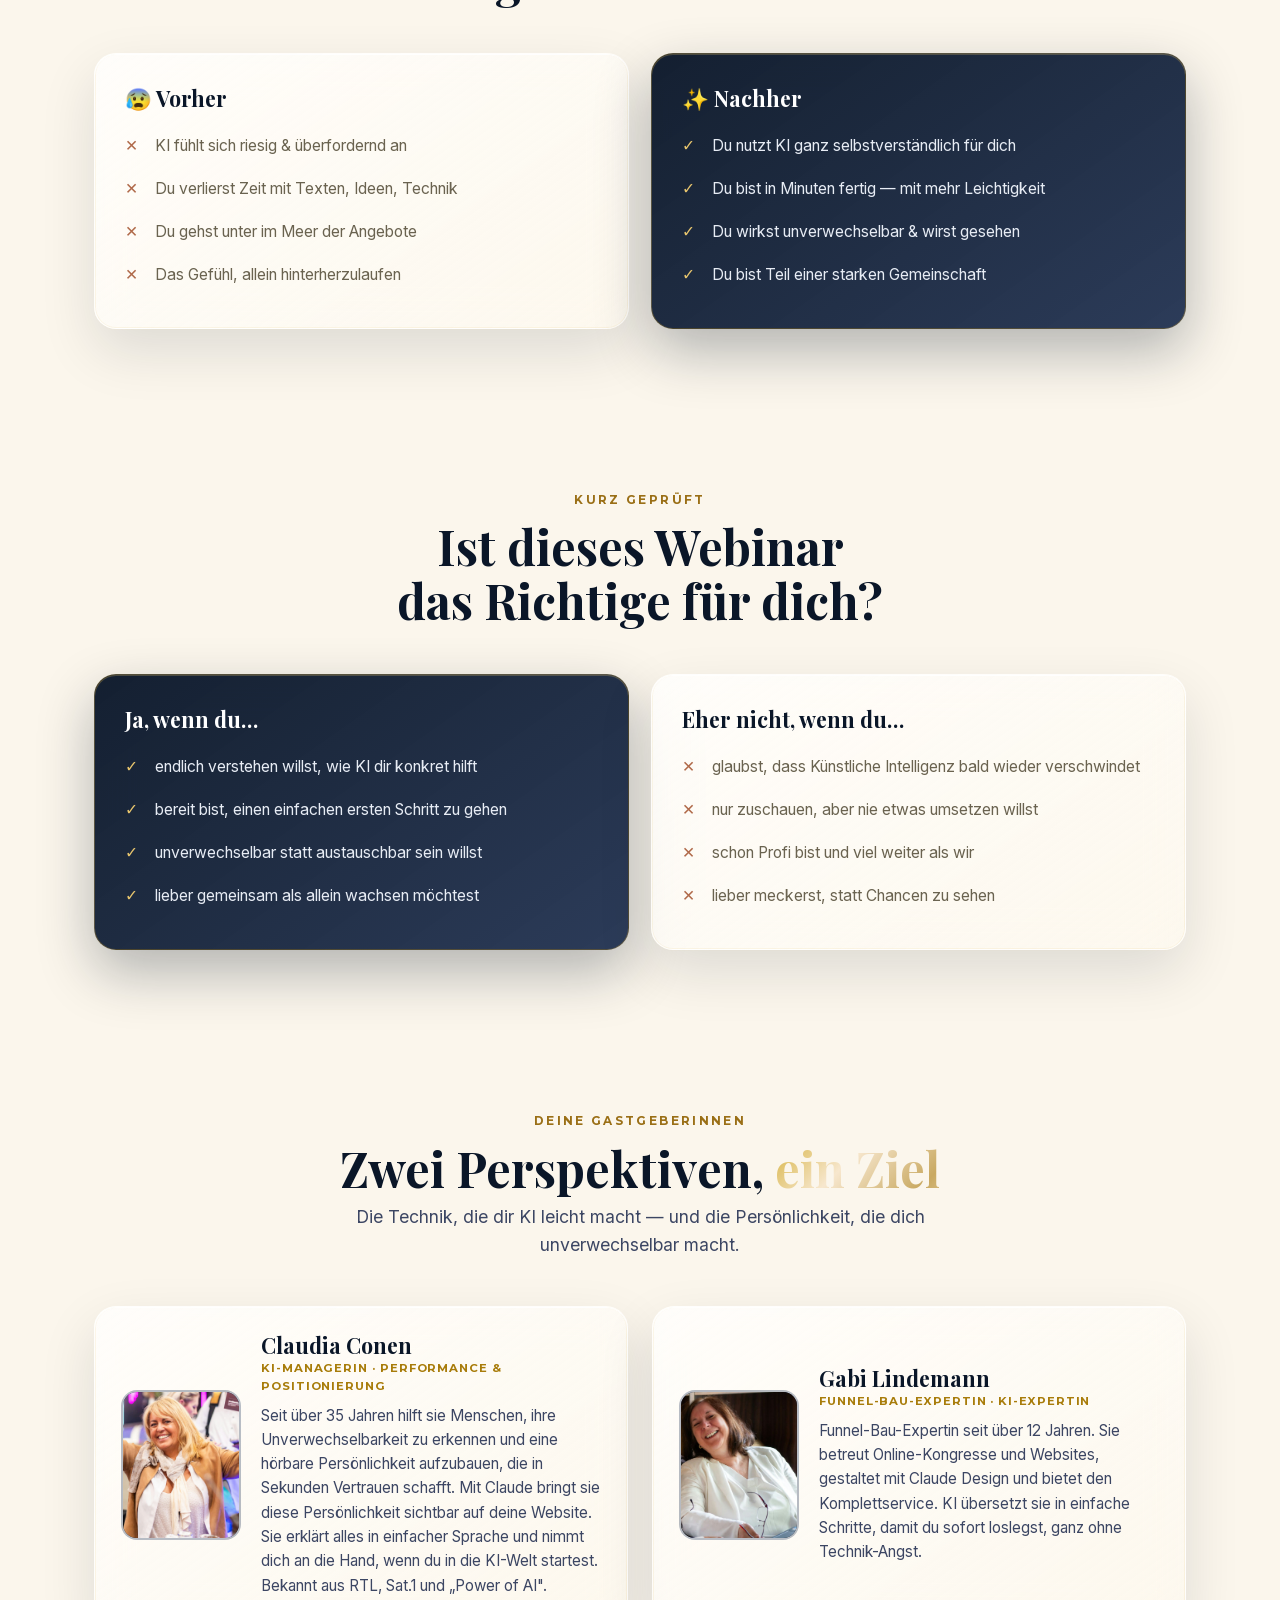
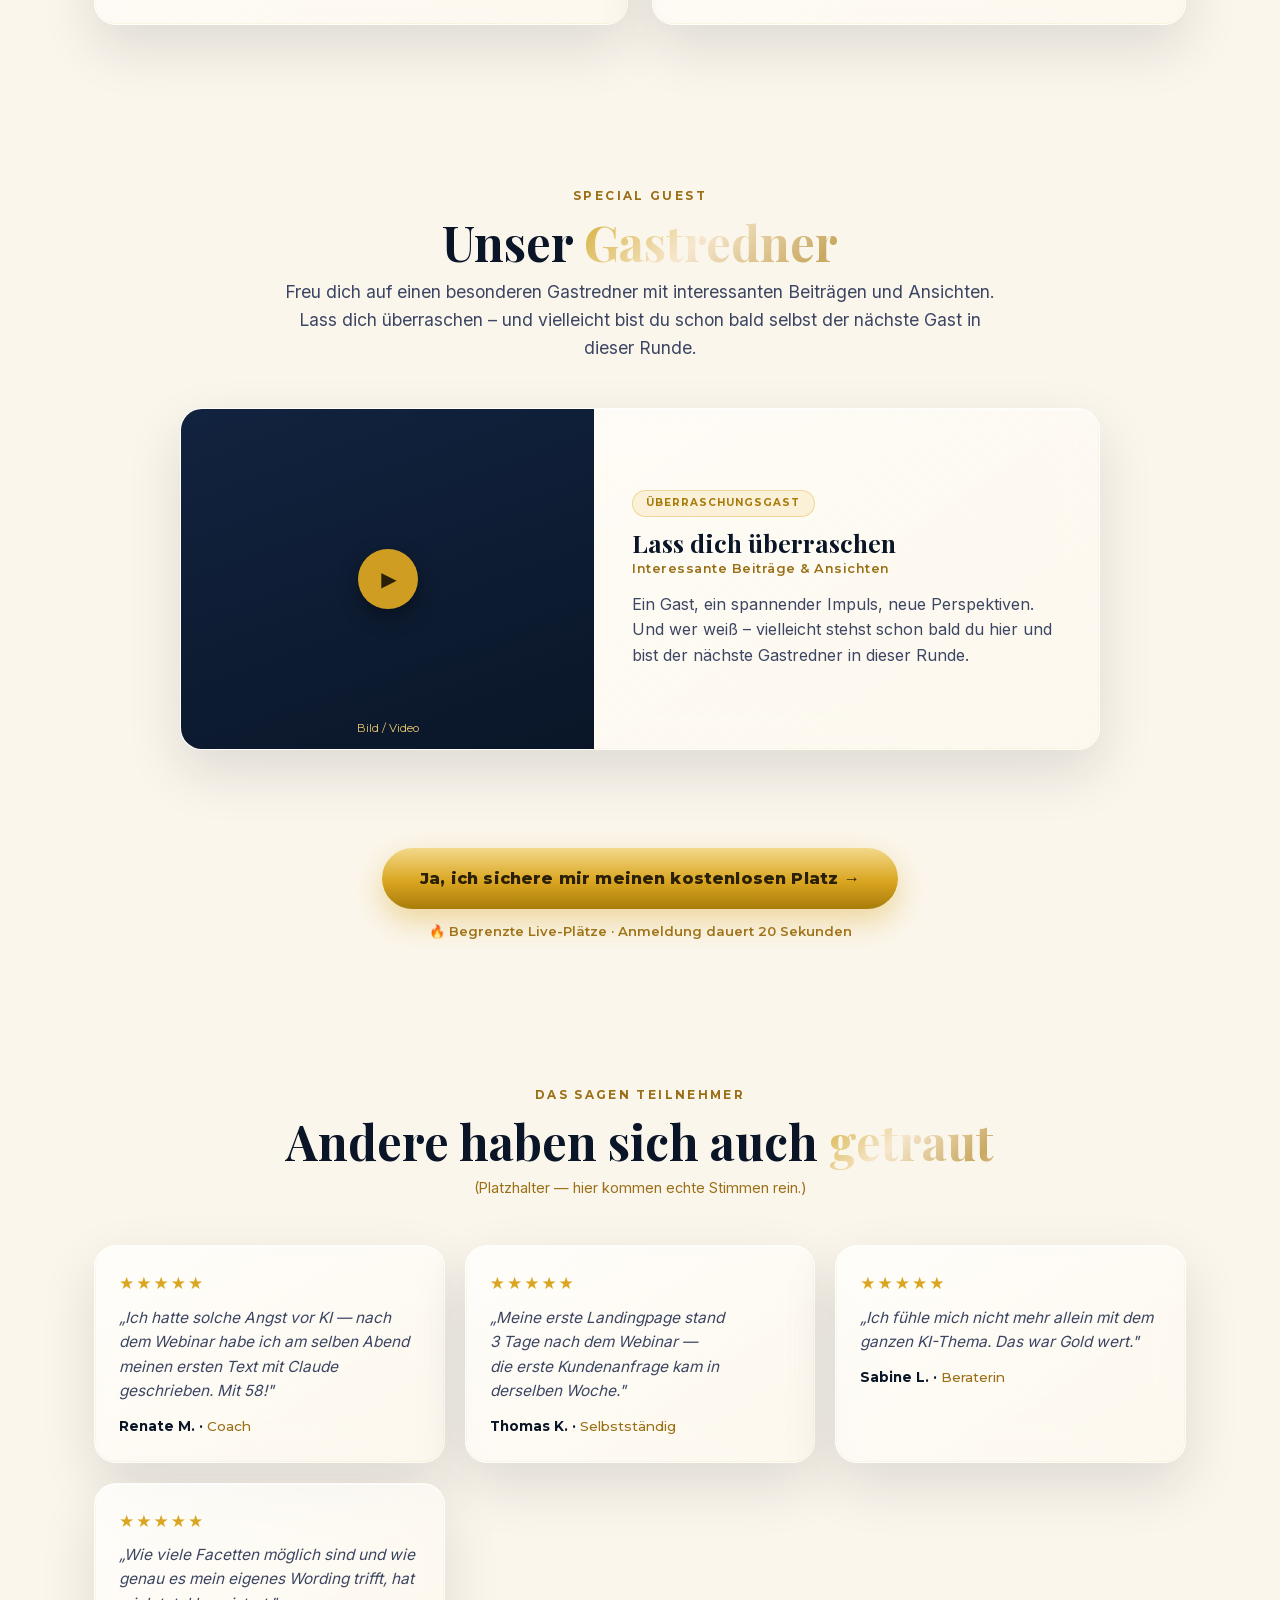
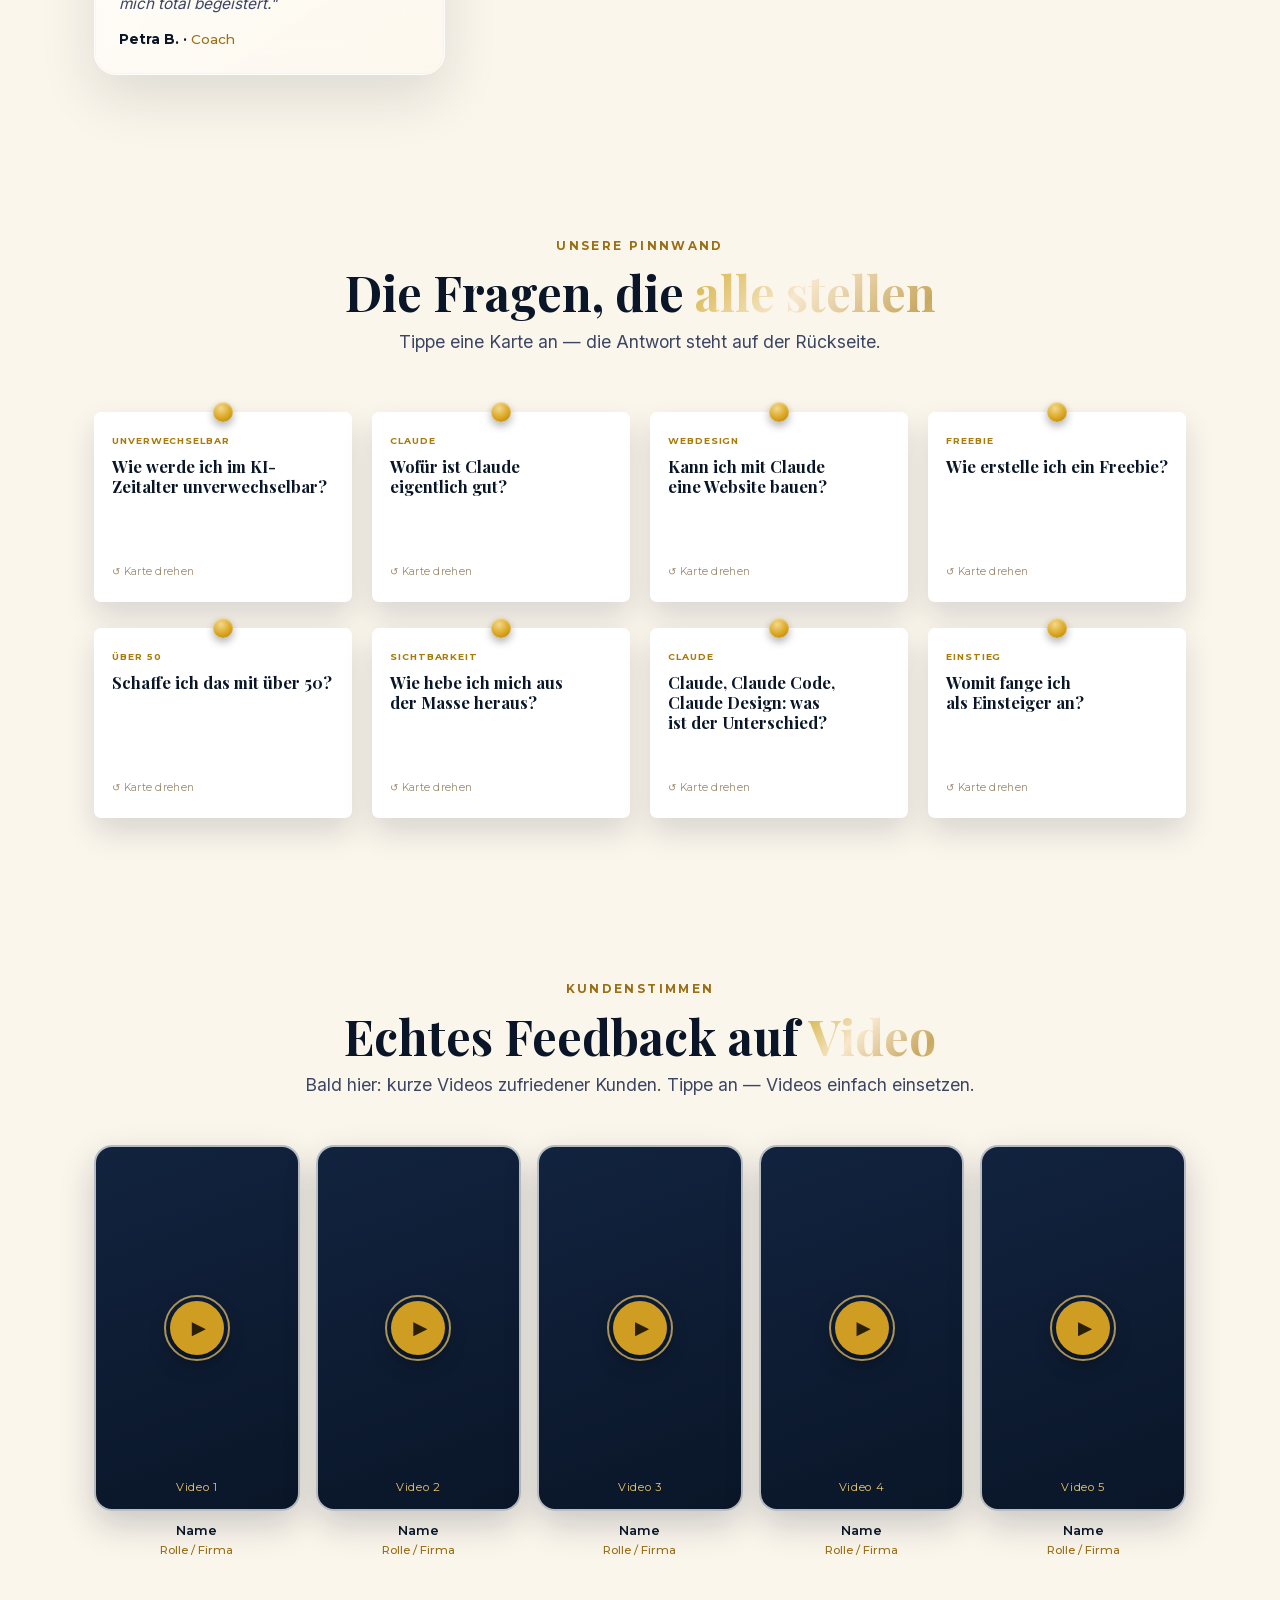
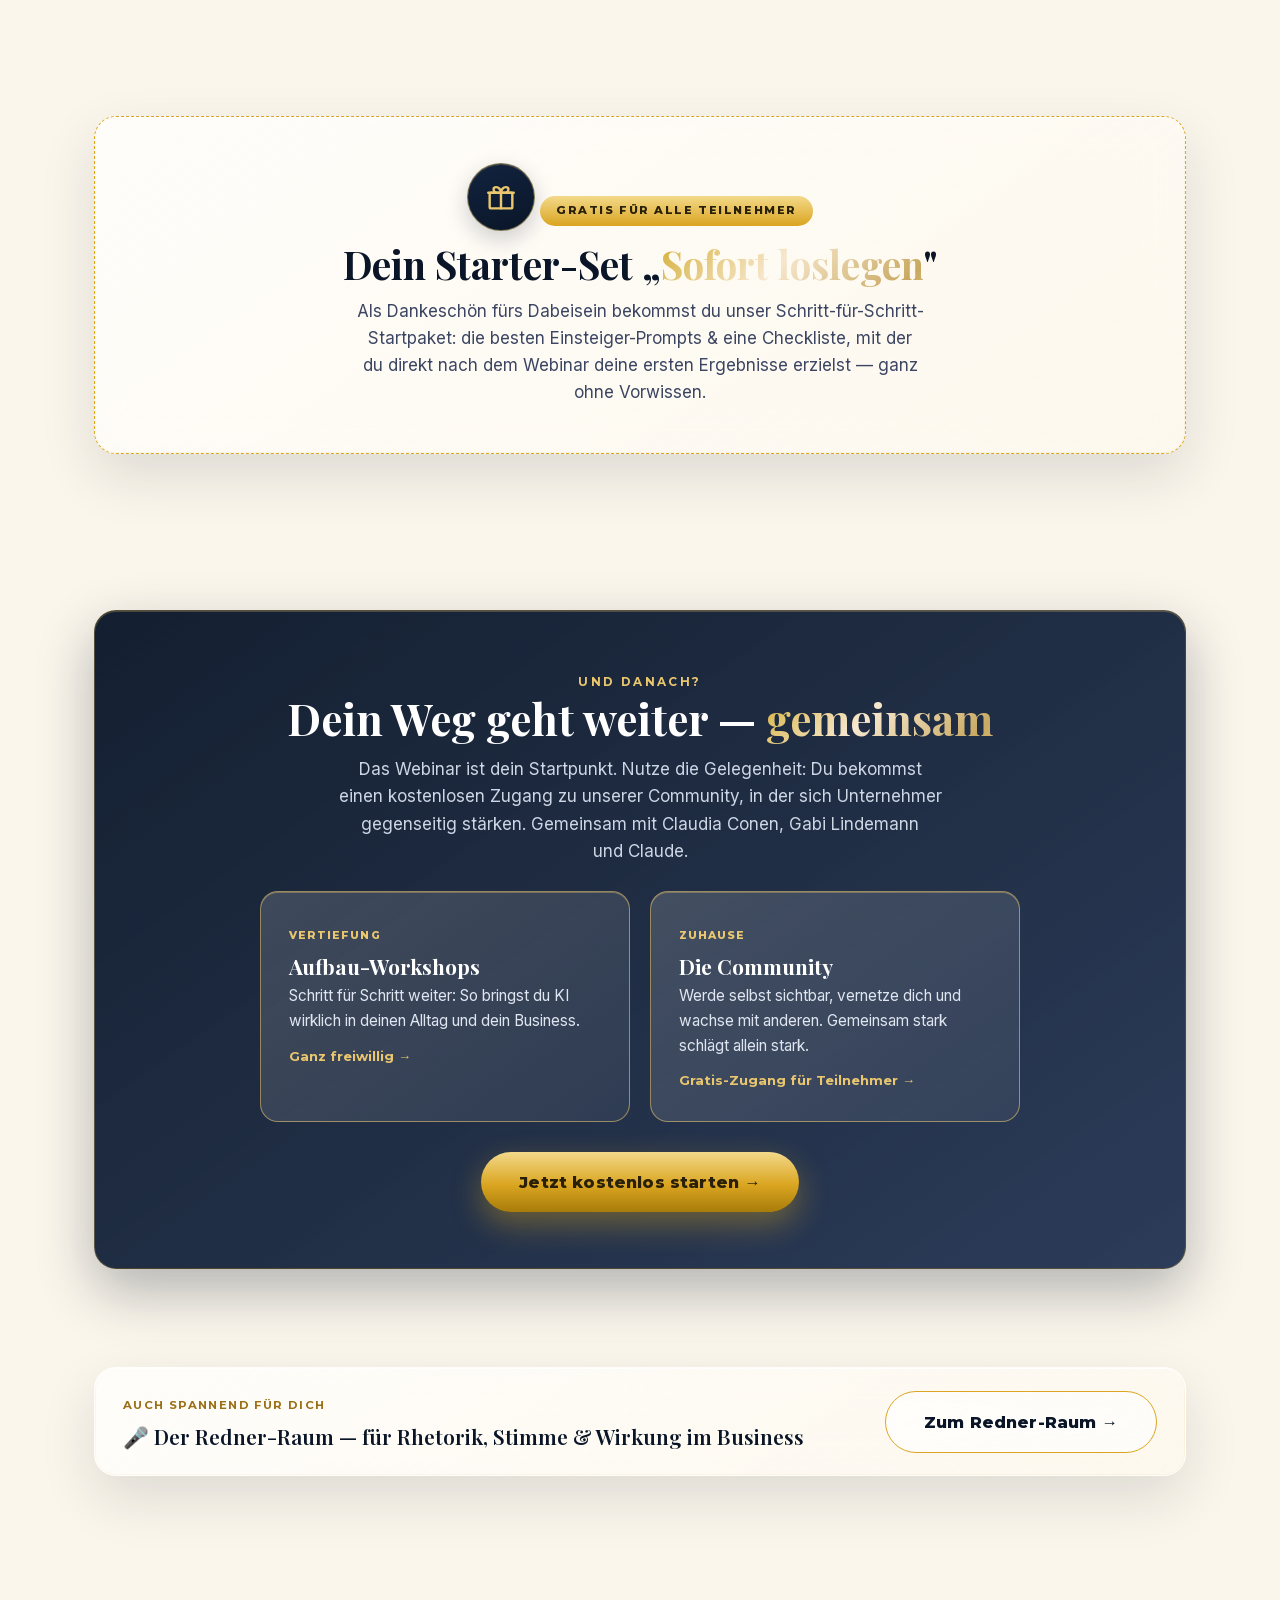
==== commit 86b0ae3e: "Einheitliches Gold-Linien-Icon-System auf Navy-Badges (statt bunter Emojis) Co-Authored-By: Claude O" ====
--- a/index.html
+++ b/index.html
@@ -401,7 +401,19 @@
 @media(max-width:860px){.board{grid-template-columns:1fr 1fr}}
 @media(max-width:520px){.board{grid-template-columns:1fr}}
 /* bunte Emojis -> edle Gold-Silhouetten */
-.ic-lg,.fw .ic,.bonus .gift,.demo .big,.u50 .em{filter:grayscale(1) brightness(0) invert(72%) sepia(38%) saturate(700%) hue-rotate(2deg) brightness(92%) contrast(90%)}
+/* ---- Einheitliche Icon-Badges: Gold-Linien auf Blau ---- */
+.ic-lg,.fw .ic,.bonus .gift,.demo .big,.u50 .em{display:inline-flex;align-items:center;justify-content:center;background:linear-gradient(160deg,#12233f,#0A1628);border:1px solid rgba(234,199,110,.5);border-radius:50%;box-shadow:0 8px 22px rgba(10,22,40,.20),inset 0 1px 0 rgba(234,199,110,.18);flex-shrink:0}
+.ic-lg{width:62px;height:62px;margin-bottom:14px}
+.fw .ic{width:54px;height:54px}
+.demo .big{width:80px;height:80px}
+.bonus .gift{width:68px;height:68px;margin:0 auto 12px}
+.u50 .em{width:46px;height:46px}
+.ic-lg svg,.fw .ic svg,.bonus .gift svg,.demo .big svg,.u50 .em svg{fill:none;stroke:var(--gold-b);stroke-width:1.7;stroke-linecap:round;stroke-linejoin:round}
+.ic-lg svg{width:30px;height:30px}
+.fw .ic svg{width:26px;height:26px}
+.demo .big svg{width:40px;height:40px}
+.bonus .gift svg{width:34px;height:34px}
+.u50 .em svg{width:24px;height:24px}
 footer{background:#0A1628;color:#aeb8c8;text-align:center;padding:44px 24px;font-size:.88rem;position:relative;z-index:2}
 footer a{color:var(--gold-b);text-decoration:none}
 .socials{display:flex;gap:14px;justify-content:center;margin:0 0 26px}
@@ -426,6 +438,26 @@
 </style>
 </head>
 <body id="top">
+<!-- ICON-SPRITE (Gold-Linien-Icons, einheitlich) -->
+<svg width="0" height="0" style="position:absolute" aria-hidden="true" focusable="false">
+  <symbol id="i-monitor" viewBox="0 0 24 24"><rect x="3" y="4" width="18" height="12" rx="1.5"/><path d="M9 20h6M12 16v4"/></symbol>
+  <symbol id="i-gift" viewBox="0 0 24 24"><rect x="4" y="9" width="16" height="11" rx="1"/><path d="M3 9h18M12 9v11"/><path d="M12 9c0-2-1.5-4-3.5-4S6 7 8 9M12 9c0-2 1.5-4 3.5-4S18 7 16 9"/></symbol>
+  <symbol id="i-pen" viewBox="0 0 24 24"><path d="M4 20h4L18.5 9.5a2.1 2.1 0 0 0-3-3L5 17v3z"/><path d="M14 7l3 3"/></symbol>
+  <symbol id="i-mail" viewBox="0 0 24 24"><rect x="3" y="5" width="18" height="14" rx="2"/><path d="M4 7l8 6 8-6"/></symbol>
+  <symbol id="i-palette" viewBox="0 0 24 24"><path d="M12 3a9 9 0 0 0 0 18c1.2 0 2-.9 2-2 0-.6-.2-1-.6-1.4-.4-.4-.5-.9-.5-1.3 0-.9.7-1.5 1.6-1.5H16a5 5 0 0 0 5-5c0-3.9-4-6.5-9-6.5z"/><circle cx="7.5" cy="11.5" r="1"/><circle cx="10.5" cy="7.5" r="1"/><circle cx="15" cy="8" r="1"/></symbol>
+  <symbol id="i-star" viewBox="0 0 24 24"><path d="M12 3.5l2.6 5.3 5.9.9-4.2 4.1 1 5.8L12 17.9 6.7 19.6l1-5.8L3.5 9.7l5.9-.9z"/></symbol>
+  <symbol id="i-sprout" viewBox="0 0 24 24"><path d="M12 21v-8"/><path d="M12 13C12 9 9 7 5 7c0 4 3 6 7 6z"/><path d="M12 11c0-3.5 3-5.5 7-5.5 0 3.5-3 5.5-7 5.5z"/></symbol>
+  <symbol id="i-crown" viewBox="0 0 24 24"><path d="M4 8l3.5 3L12 5l4.5 6L20 8l-1.5 10h-13z"/><path d="M5.5 18h13"/></symbol>
+  <symbol id="i-briefcase" viewBox="0 0 24 24"><rect x="3" y="7" width="18" height="13" rx="2"/><path d="M8 7V5a2 2 0 0 1 2-2h4a2 2 0 0 1 2 2v2"/><path d="M3 12h18"/></symbol>
+  <symbol id="i-building" viewBox="0 0 24 24"><rect x="5" y="3" width="14" height="18" rx="1"/><path d="M9 7h2M13 7h2M9 11h2M13 11h2M9 15h2M13 15h2M10 21v-3h4v3"/></symbol>
+  <symbol id="i-mic" viewBox="0 0 24 24"><rect x="9" y="3" width="6" height="11" rx="3"/><path d="M6 11a6 6 0 0 0 12 0M12 17v4M9 21h6"/></symbol>
+  <symbol id="i-heart" viewBox="0 0 24 24"><path d="M12 20s-7-4.4-7-9.5A3.8 3.8 0 0 1 12 7a3.8 3.8 0 0 1 7 3.5C19 15.6 12 20 12 20z"/></symbol>
+  <symbol id="i-bubble" viewBox="0 0 24 24"><path d="M4 5h16v11H9l-4 3v-3H4z"/><path d="M9.5 9.2a2.5 2.5 0 0 1 3.8-1.6c1.4.9 1 2.6-.4 3.2-.7.3-1 .7-1 1.4"/><path d="M11.9 14.3h.01"/></symbol>
+  <symbol id="i-rocket" viewBox="0 0 24 24"><path d="M12 3c3 1.5 5 5 5 9l-3 2h-4l-3-2c0-4 2-7.5 5-9z"/><circle cx="12" cy="9" r="1.6"/><path d="M9 16c-1.5 1-2 3.5-2 5 1.5 0 4-.5 5-2M15 16c1.5 1 2 3.5 2 5-1.5 0-4-.5-5-2"/></symbol>
+  <symbol id="i-shield" viewBox="0 0 24 24"><path d="M12 3l7 3v5c0 4.5-3 8-7 10-4-2-7-5.5-7-10V6z"/><path d="M9 12l2 2 4-4"/></symbol>
+  <symbol id="i-eye" viewBox="0 0 24 24"><path d="M2 12s4-6 10-6 10 6 10 6-4 6-10 6S2 12 2 12z"/><circle cx="12" cy="12" r="2.6"/></symbol>
+  <symbol id="i-bolt" viewBox="0 0 24 24"><path d="M13 3L5 13h5l-1 8 8-10h-5z"/></symbol>
+</svg>
 <div class="bg-decor"></div>
 <div class="orb o1"></div><div class="orb o2"></div><div class="orb o3"></div>
 
@@ -458,7 +490,7 @@
       <h1>Verpass jetzt nicht den Anschluss.<br><span class="shimmer">Werde unverwechselbar.</span></h1>
       <p style="font-family:var(--mont);font-weight:700;font-size:.98rem;color:var(--gold-d);margin:2px 0 10px">Das kostenlose KI-Einsteiger-Webinar für Business-Menschen – Schritt für Schritt, auch mit über 50.</p>
       <p class="lead">KI verändert gerade jeden Markt. Die Frage ist nicht <i>ob</i> — sondern ob du dabei <b>untergehst oder herausstichst.</b> Wir zeigen dir Schritt für Schritt, wie du KI für dich nutzt und als Persönlichkeit unkopierbar wirst.</p>
-      <div class="u50"><span class="em">💪</span><span class="u50-txt"><span class="l1">Wenn zwei Frauen mit über 50 das schaffen …</span><span class="l2">… dann schaffst du es erst recht.</span></span></div>
+      <div class="u50"><span class="em"><svg><use href="#i-bolt"/></svg></span><span class="u50-txt"><span class="l1">Wenn zwei Frauen mit über 50 das schaffen …</span><span class="l2">… dann schaffst du es erst recht.</span></span></div>
 
       <!-- TERMIN (pulsierend, glass-dark) -->
       <div class="termin glass-dark">
@@ -539,9 +571,9 @@
       <p>KI mischt gerade alle Karten neu. Viele fühlen sich abgehängt und haben Angst, den Anschluss zu verlieren. Keine Sorge: Du musst kein Technik-Profi sein. Du bekommst den Einblick und gehst mit uns Schritt für Schritt, damit dir nichts zu viel wird.</p>
     </div>
     <div class="grid-3">
-      <div class="glass card float"><div class="ic-lg">😮‍💨</div><h3>Kennst du das?</h3><p>„Alle reden von KI, und ich verstehe nur Bahnhof." Genau da holen wir dich ab und geben dir die ersten Einblicke, Schritt für Schritt.</p></div>
-      <div class="glass card float d"><div class="ic-lg">🚀</div><h3>Dein Ziel</h3><p>KI als deinen Rückenwind nutzen, statt dich davon überrollen zu lassen.</p></div>
-      <div class="glass card float"><div class="ic-lg">🤝</div><h3>Mein Versprechen</h3><p>Gemeinsam kommst du weiter als allein. Du gehst raus mit einer klaren Anleitung und deinen ersten Schritten: wie du mit Claude ein Freebie oder eine Landingpage baust.</p></div>
+      <div class="glass card float"><div class="ic-lg"><svg><use href="#i-bubble"/></svg></div><h3>Kennst du das?</h3><p>„Alle reden von KI, und ich verstehe nur Bahnhof." Genau da holen wir dich ab und geben dir die ersten Einblicke, Schritt für Schritt.</p></div>
+      <div class="glass card float d"><div class="ic-lg"><svg><use href="#i-rocket"/></svg></div><h3>Dein Ziel</h3><p>KI als deinen Rückenwind nutzen, statt dich davon überrollen zu lassen.</p></div>
+      <div class="glass card float"><div class="ic-lg"><svg><use href="#i-shield"/></svg></div><h3>Mein Versprechen</h3><p>Gemeinsam kommst du weiter als allein. Du gehst raus mit einer klaren Anleitung und deinen ersten Schritten: wie du mit Claude ein Freebie oder eine Landingpage baust.</p></div>
     </div>
   </div>
 </section>
@@ -597,12 +629,12 @@
       <p>Ab morgen an deiner Seite, rund um die Uhr. Möglich ist das für all diese Dinge und noch viel mehr:</p>
     </div>
     <div class="grid-3">
-      <div class="glass card"><div class="ic-lg">🖥️</div><h3>Landingpage erstellen</h3><p>Deine eigene Seite, die Kunden anzieht. Ohne Technik-Kopfschmerzen.</p></div>
-      <div class="glass card"><div class="ic-lg">🎁</div><h3>Freebie erstellen</h3><p>Ein kleines Geschenk, das aus Interessenten echte Kunden macht.</p></div>
-      <div class="glass card"><div class="ic-lg">✍️</div><h3>Social-Media-Beiträge</h3><p>Posts, die klingen wie du. In Minuten statt in Stunden.</p></div>
-      <div class="glass card"><div class="ic-lg">💬</div><h3>Texte &amp; E-Mails</h3><p>Angebote und Mails, die ankommen. In deiner Sprache.</p></div>
-      <div class="glass card"><div class="ic-lg">🎨</div><h3>Design &amp; Bilder</h3><p>Entwürfe und Grafiken mit Claude Design. Ganz ohne Studium.</p></div>
-      <div class="glass card"><div class="ic-lg">🌟</div><h3>Deine Sichtbarkeit</h3><p>Unverwechselbar auftreten und aus der Masse herausstechen.</p></div>
+      <div class="glass card"><div class="ic-lg"><svg><use href="#i-monitor"/></svg></div><h3>Landingpage erstellen</h3><p>Deine eigene Seite, die Kunden anzieht. Ohne Technik-Kopfschmerzen.</p></div>
+      <div class="glass card"><div class="ic-lg"><svg><use href="#i-gift"/></svg></div><h3>Freebie erstellen</h3><p>Ein kleines Geschenk, das aus Interessenten echte Kunden macht.</p></div>
+      <div class="glass card"><div class="ic-lg"><svg><use href="#i-pen"/></svg></div><h3>Social-Media-Beiträge</h3><p>Posts, die klingen wie du. In Minuten statt in Stunden.</p></div>
+      <div class="glass card"><div class="ic-lg"><svg><use href="#i-mail"/></svg></div><h3>Texte &amp; E-Mails</h3><p>Angebote und Mails, die ankommen. In deiner Sprache.</p></div>
+      <div class="glass card"><div class="ic-lg"><svg><use href="#i-palette"/></svg></div><h3>Design &amp; Bilder</h3><p>Entwürfe und Grafiken mit Claude Design. Ganz ohne Studium.</p></div>
+      <div class="glass card"><div class="ic-lg"><svg><use href="#i-star"/></svg></div><h3>Deine Sichtbarkeit</h3><p>Unverwechselbar auftreten und aus der Masse herausstechen.</p></div>
     </div>
   </div>
 </section>
@@ -684,7 +716,7 @@
 <section class="sec" style="padding-top:0">
   <div class="wrap">
     <div class="demo glass-dark">
-      <div class="big">👀</div>
+      <div class="big"><svg><use href="#i-eye"/></svg></div>
       <div>
         <span class="eyebrow" style="color:var(--gold-b)">Das Herzstück</span>
         <h3>Die Live-Demo: KI baut vor deinen Augen mit</h3>
@@ -720,12 +752,12 @@
       <p>Egal wie alt, egal wie viel Technik-Erfahrung — trau dich, mitzumachen.</p>
     </div>
     <div class="grid-3">
-      <div class="glass fw"><span class="ic">🌱</span><div><h3>Einsteiger</h3><p>Noch nie mit KI gearbeitet? Perfekt — hier fängst du an.</p></div></div>
-      <div class="glass fw"><span class="ic">👑</span><div><h3>Generation 50+</h3><p>Du bringst Erfahrung mit — wir bringen dir die KI.</p></div></div>
-      <div class="glass fw"><span class="ic">💼</span><div><h3>Selbstständige &amp; Coaches</h3><p>Sichtbar werden und herausstechen — mit KI als Rückenwind.</p></div></div>
-      <div class="glass fw"><span class="ic">🏢</span><div><h3>Mittelstand</h3><p>Menschlich unverwechselbar bleiben, während KI beschleunigt.</p></div></div>
-      <div class="glass fw"><span class="ic">🎤</span><div><h3>Redner &amp; Experten</h3><p>Deine Persönlichkeit hörbar machen — was keine KI kopiert.</p></div></div>
-      <div class="glass fw"><span class="ic">❤️</span><div><h3>Alle, die nicht allein kämpfen wollen</h3><p>Weil gemeinsam stark einfach besser ist.</p></div></div>
+      <div class="glass fw"><span class="ic"><svg><use href="#i-sprout"/></svg></span><div><h3>Einsteiger</h3><p>Noch nie mit KI gearbeitet? Perfekt — hier fängst du an.</p></div></div>
+      <div class="glass fw"><span class="ic"><svg><use href="#i-crown"/></svg></span><div><h3>Generation 50+</h3><p>Du bringst Erfahrung mit — wir bringen dir die KI.</p></div></div>
+      <div class="glass fw"><span class="ic"><svg><use href="#i-briefcase"/></svg></span><div><h3>Selbstständige &amp; Coaches</h3><p>Sichtbar werden und herausstechen — mit KI als Rückenwind.</p></div></div>
+      <div class="glass fw"><span class="ic"><svg><use href="#i-building"/></svg></span><div><h3>Mittelstand</h3><p>Menschlich unverwechselbar bleiben, während KI beschleunigt.</p></div></div>
+      <div class="glass fw"><span class="ic"><svg><use href="#i-mic"/></svg></span><div><h3>Redner &amp; Experten</h3><p>Deine Persönlichkeit hörbar machen — was keine KI kopiert.</p></div></div>
+      <div class="glass fw"><span class="ic"><svg><use href="#i-heart"/></svg></span><div><h3>Alle, die nicht allein kämpfen wollen</h3><p>Weil gemeinsam stark einfach besser ist.</p></div></div>
     </div>
     <div class="wide-banner">
       <p>Wenn du dein Business liebst und auch morgen von deinen Kunden gefunden werden willst, dann ist das dein richtiger Einstieg.</p>
@@ -999,7 +1031,7 @@
 <section class="sec">
   <div class="wrap">
     <div class="glass bonus">
-      <div class="gift">🎁</div>
+      <div class="gift"><svg><use href="#i-gift"/></svg></div>
       <span class="tag">Gratis für alle Teilnehmer</span>
       <h2>Dein Starter-Set „<span class="shimmer">Sofort loslegen</span>"</h2>
       <p>Als Dankeschön fürs Dabeisein bekommst du unser Schritt-für-Schritt-Startpaket: die besten Einsteiger-Prompts &amp; eine Checkliste, mit der du direkt nach dem Webinar deine ersten Ergebnisse erzielst — ganz ohne Vorwissen.</p>
